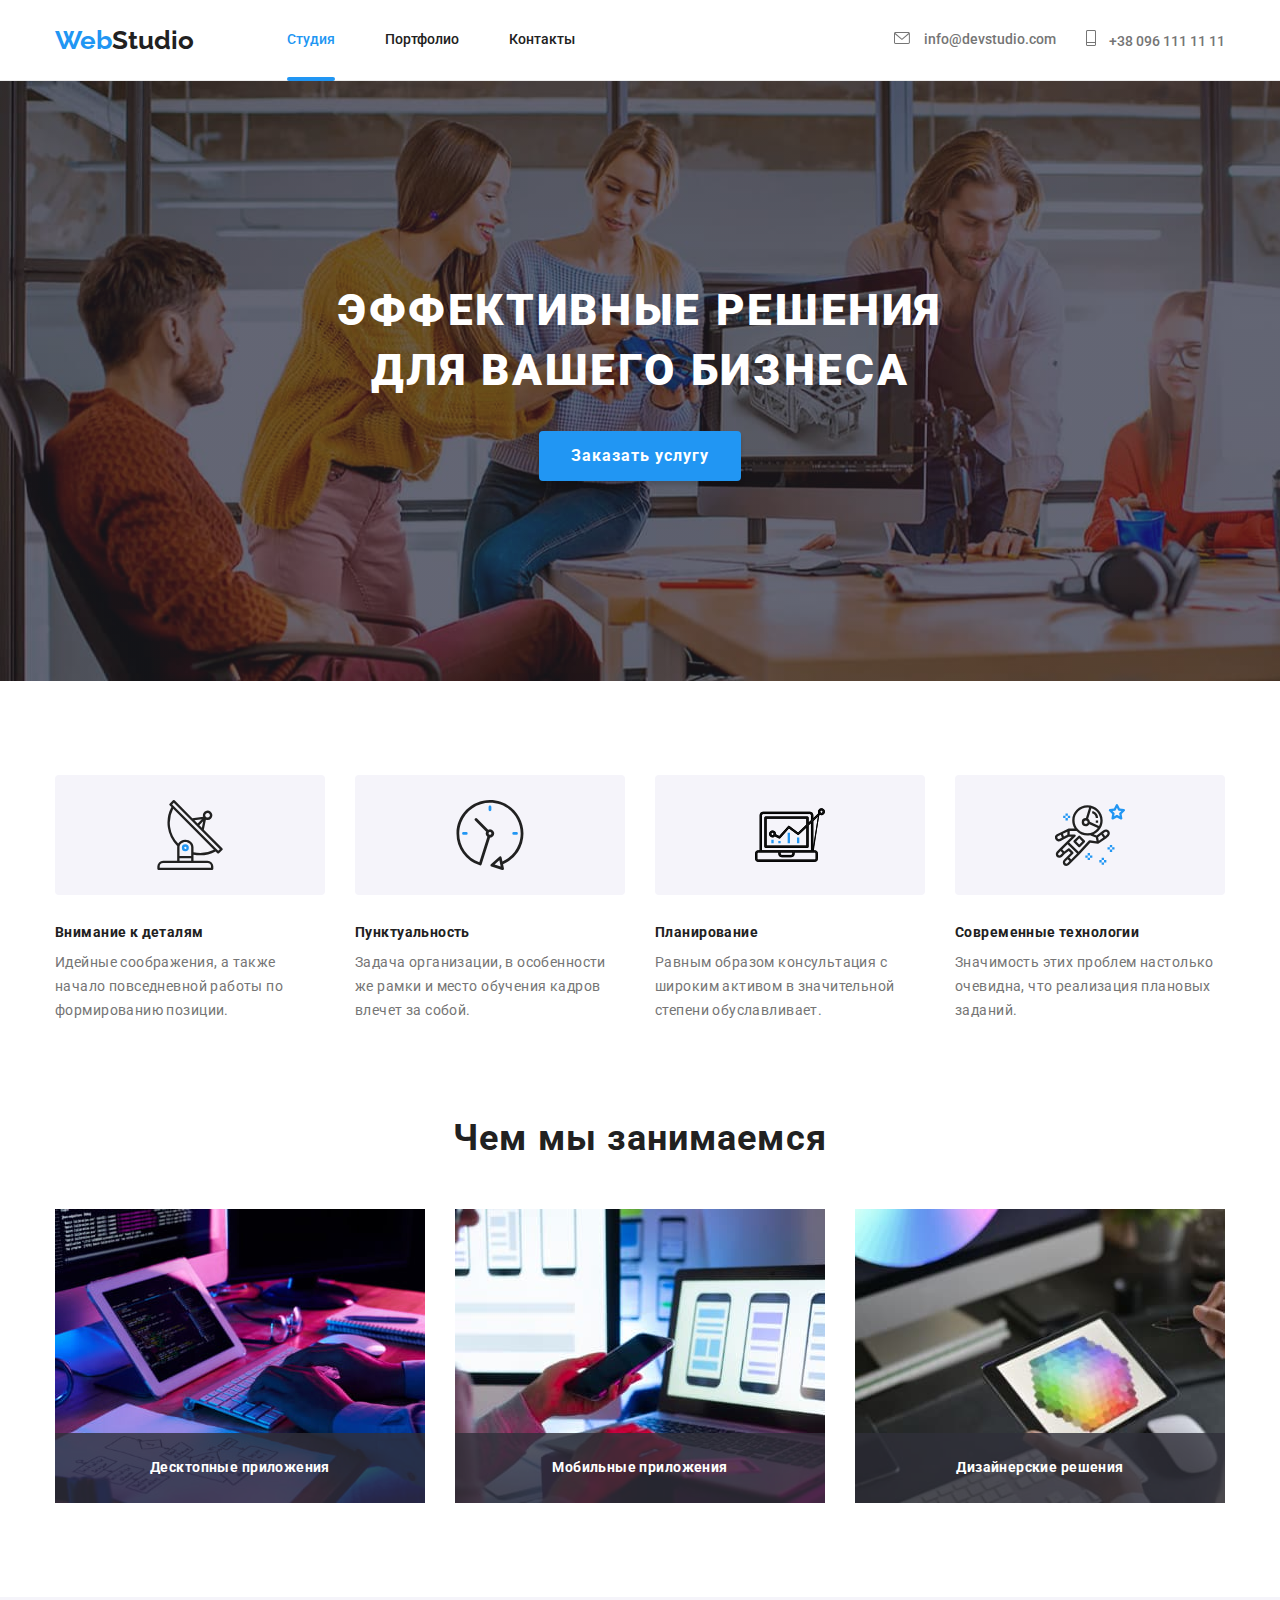
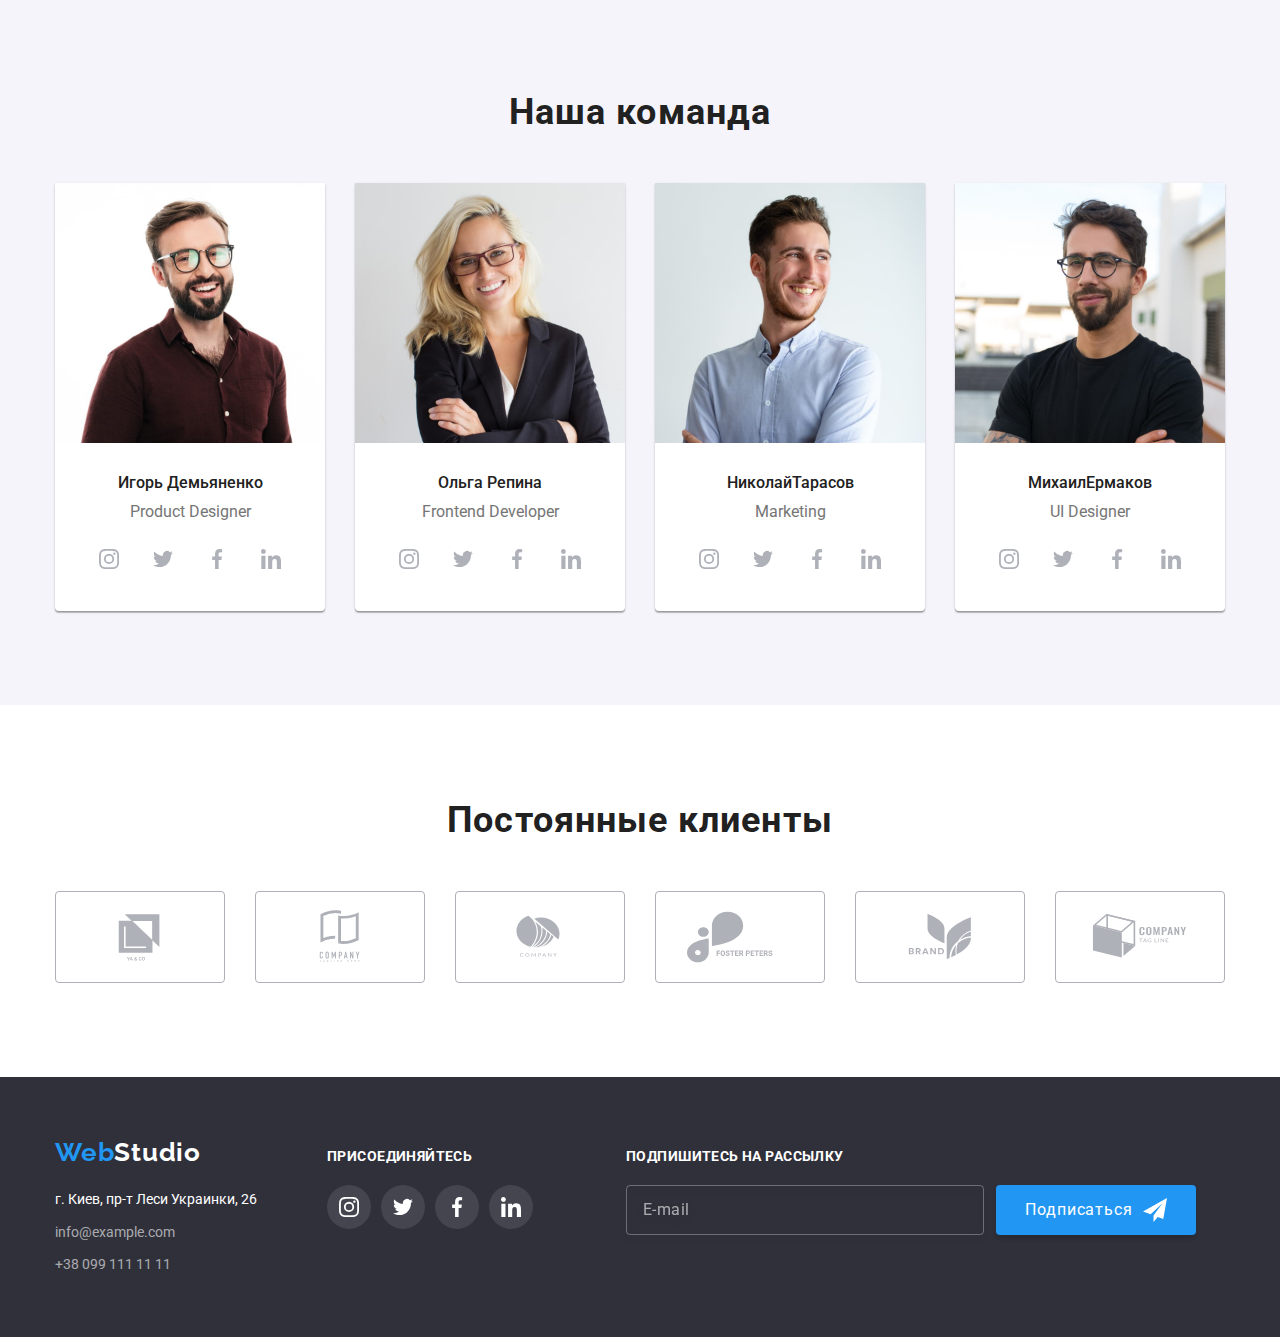
==== index.html @ 1235197c "for u" ====
<!DOCTYPE html>
<html lang="ru">
  <head>
    <meta charset="UTF-8" />
    <meta http-equiv="X-UA-Compatible" content="IE=edge" />
    <meta name="viewport" content="width=device-width, initial-scale=1.0" />
    <title>WebStudio</title>
    <link
      rel="stylesheet"
      href="https://cdnjs.cloudflare.com/ajax/libs/modern-normalize/1.1.0/modern-normalize.min.css"
    />
    <link
      href="https://fonts.googleapis.com/css2?family=Raleway:wght@700&family=Roboto:wght@400;500;700;900&display=swap"
      rel="stylesheet"
    />
    <link rel="stylesheet" href="./css/main.min.css" />
  </head>
  <body>
    <!--шапка сайта-->
    <header class="header">
      <div class="container header__container">
        <a class="header__logo" href="./index.html"
          ><span class="header__logo-1">Web</span>Studio
        </a>
        <nav class="header__nav">
          <ul class="site-nav list">
            <li class="site-nav__items">
              <a class="site-nav__link current" href="./index.html">Студия</a>
            </li>
            <li class="site-nav__items">
              <a class="site-nav__link" href="./portfolio.html">Портфолио</a>
            </li>
            <li class="site-nav__items">
              <a class="site-nav__link" href="">Контакты</a>
            </li>
          </ul>
        </nav>
        <ul class="call list">
          <li class="call__items">
            <a class="call__link" href="mailto:info@devstudio.com">
              <svg class="call__emeil-icon">
                <use href="./images/icons.svg#icon-emeil"></use>
              </svg>
              info@devstudio.com
            </a>
          </li>
          <li class="call__items">
            <a class="call__link" href="tell:+380961111111">
              <svg class="call__tel-icon">
                <use href="./images/icons.svg#icon-tel"></use>
              </svg>
              +38 096 111 11 11</a
            >
          </li>
        </ul>
        <button type="button" class="menu-open-btn is-open" aria-expanded="false" data-menu-button>
          <svg width="24px" height="16px" class="menu-open-btn__icon menu-icon__open" aria-label="Переключатель мобильного меню">
            
            <use href="./images/icons.svg#icon-menu_24px" class=""></use>
          </svg>
          <svg width="18.67px" height="18.67px" class="menu-icon__close" >
            <use href="./images/icons.svg#icon-vector" class=""></use>
            
          </svg>
        </button>
        <div class="container-menu" data-menu>
                   
          Контент меню
        </div>
      </div>
        
            <!-- <ul class="list">
              <li class="mob-menu_nav-list">
                <a class="mob-menu_nav-link current" href="./index.html"
                  >Студия</a
                >
              </li>
              <li class="mob-menu_nav-list">
                <a class="mob-menu_nav-link" href="./portfolio.html"
                  >Портфолио</a
                >
              </li>
              <li class="mob-menu_nav-list">
                <a class="mob-menu_nav-link" href="">Контакты</a>
              </li>
            </ul> -->
          </div>
        </div>
      </div>
    </header>
    <main>
      <!--герой-->
      <section class="hero">
        <div class="container">
          <h1 class="hero__title">
            Эффективные решения <br />
            для вашего бизнеса
          </h1>
          <button data-modal-open class="hero__btn" type="button">
            Заказать услугу
          </button>
        </div>
      </section>
      <!--преимущества-->
      <section class="section">
        <div class="container">
          <h2 class="hidden-header">Наши преимущества</h2>
          <ul class="benefits list">
            <li class="benefits__card">
              <div class="benefits__border">
                <svg class="benefits__icon">
                  <use href="./images/icons.svg#icon-antena"></use>
                </svg>
              </div>

              <h3 class="benefits__title">Внимание к деталям</h3>
              <p class="benefits__text">
                Идейные соображения, а также начало повседневной работы по
                формированию позиции.
              </p>
            </li>
            <li class="benefits__card">
              <div class="benefits__border">
                <svg class="benefits__icon">
                  <use href="./images/icons.svg#icon-chasi"></use>
                </svg>
              </div>
              <h3 class="benefits__title">Пунктуальность</h3>
              <p class="benefits__text">
                Задача организации, в особенности же рамки и место обучения
                кадров влечет за собой.
              </p>
            </li>
            <li class="benefits__card">
              <div class="benefits__border">
                <svg class="benefits__icon">
                  <use href="./images/icons.svg#icon-comp"></use>
                </svg>
              </div>
              <h3 class="benefits__title">Планирование</h3>
              <p class="benefits__text">
                Равным образом консультация с широким активом в значительной
                степени обуславливает.
              </p>
            </li>
            <li class="benefits__card">
              <div class="benefits__border">
                <svg class="benefits__icon">
                  <use href="./images/icons.svg#icon-cosmonavt"></use>
                </svg>
              </div>
              <h3 class="benefits__title">Современные технологии</h3>
              <p class="benefits__text">
                Значимость этих проблем настолько очевидна, что реализация
                плановых заданий.
              </p>
            </li>
          </ul>
        </div>
      </section>
      <!--примеры работ-->
      <section class="section works">
        <div class="container">
          <h2 class="title-two">Чем мы занимаемся</h2>
          <ul class="works-examples list">
            <li class="works-examples__item">
              <div class="works-examples__bkg">
                <img
                  src="./images/img.jpg"
                  alt="Человек набирает текст на клавиатуре планшета"
                  width="370"
                />
                <p class="works-examples__text">Десктопные приложения</p>
              </div>
            </li>
            <li class="works-examples__item">
              <div class="works-examples__bkg">
                <img
                  src="./images/box2.jpg"
                  alt="человек с телефоном работает за ноутбуком"
                  width="370"
                />
                <p class="works-examples__text">Мобильные приложения</p>
              </div>
            </li>
            <li class="works-examples__item">
              <div class="works-examples__bkg">
                <img
                  src="./images/box3.jpg"
                  alt="рука с планшетом"
                  width="370"
                />
                <p class="works-examples__text">Дизайнерские решения</p>
              </div>
            </li>
          </ul>
        </div>
      </section>
      <!--сотрудники-->
      <section class="employee section">
        <div class="container">
          <h2 class="title-two">Наша команда</h2>
          <ul class="employee__list list">
            <li class="employee__card">
              <img src="./images/igor-demianenko.jpg" alt="Игорь Демьяненко" />
              <h3 class="employee__name">Игорь Демьяненко</h3>
              <p class="employee__profession">Product Designer</p>

              <ul class="list network">
                <li class="network__list">
                  <a class="network__link" href="/">
                    <svg class="network__icon" width="20px" height="20px">
                      <use href="./images/icons.svg#icon-insta"></use>
                    </svg>
                  </a>
                </li>
                <li class="network__list">
                  <a class="network__link" href="/">
                    <svg class="network__icon" width="20px" height="20px">
                      <use href="./images/icons.svg#icon-twit"></use>
                    </svg>
                  </a>
                </li>
                <li class="network__list">
                  <a class="network__link" href="/">
                    <svg class="network__icon" width="20px" height="20px">
                      <use href="./images/icons.svg#icon-facebook"></use>
                    </svg>
                  </a>
                </li>
                <li class="network__list">
                  <a class="network__link" href="/">
                    <svg class="network__icon" width="20px" height="20px">
                      <use href="./images/icons.svg#icon-linkedin"></use>
                    </svg>
                  </a>
                </li>
              </ul>
            </li>

            <li class="employee__card">
              <img src="./images/olgarepina.jpg" alt="Ольга Репина" />
              <h3 class="employee__name">Ольга Репина</h3>
              <p class="employee__profession">Frontend Developer</p>
              <div>
                <ul class="list network">
                  <li class="network__list">
                    <a class="network__link" href="/">
                      <svg class="network__icon" width="20px" height="20px">
                        <use href="./images/icons.svg#icon-insta"></use>
                      </svg>
                    </a>
                  </li>
                  <li class="network__list">
                    <a class="network__link" href="/">
                      <svg class="network__icon" width="20px" height="20px">
                        <use href="./images/icons.svg#icon-twit"></use>
                      </svg>
                    </a>
                  </li>
                  <li class="network__list">
                    <a class="network__link" href="/">
                      <svg class="network__icon" width="20px" height="20px">
                        <use href="./images/icons.svg#icon-facebook"></use>
                      </svg>
                    </a>
                  </li>
                  <li class="network__list">
                    <a class="network__link" href="/">
                      <svg class="network__icon" width="20px" height="20px">
                        <use href="./images/icons.svg#icon-linkedin"></use>
                      </svg>
                    </a>
                  </li>
                </ul>
              </div>
            </li>
            <li class="employee__card">
              <img src="./images/nikolaitarasov.jpg" alt="НиколайТарасов" />
              <h3 class="employee__name">НиколайТарасов</h3>
              <p class="employee__profession">Marketing</p>
              <div>
                <ul class="list network">
                  <li class="network__list">
                    <a class="network__link" href="/">
                      <svg class="network__icon" width="20px" height="20px">
                        <use href="./images/icons.svg#icon-insta"></use>
                      </svg>
                    </a>
                  </li>
                  <li class="network__list">
                    <a class="network__link" href="/">
                      <svg class="network__icon" width="20px" height="20px">
                        <use href="./images/icons.svg#icon-twit"></use>
                      </svg>
                    </a>
                  </li>
                  <li class="network__list">
                    <a class="network__link" href="/">
                      <svg class="network__icon" width="20px" height="20px">
                        <use href="./images/icons.svg#icon-facebook"></use>
                      </svg>
                    </a>
                  </li>
                  <li class="network__list">
                    <a class="network__link" href="/">
                      <svg class="network__icon" width="20px" height="20px">
                        <use href="./images/icons.svg#icon-linkedin"></use>
                      </svg>
                    </a>
                  </li>
                </ul>
              </div>
            </li>
            <li class="employee__card">
              <img src="./images/mihailermakov.jpg" alt="МихаилЕрмаков" />
              <h3 class="employee__name">МихаилЕрмаков</h3>
              <p class="employee__profession">UI Designer</p>
              <div>
                <ul class="list network">
                  <li class="network__list">
                    <a class="network__link" href="/">
                      <svg class="network__icon" width="20px" height="20px">
                        <use href="./images/icons.svg#icon-insta"></use>
                      </svg>
                    </a>
                  </li>
                  <li class="network__list">
                    <a class="network__link" href="/">
                      <svg class="network__icon" width="20px" height="20px">
                        <use href="./images/icons.svg#icon-twit"></use>
                      </svg>
                    </a>
                  </li>
                  <li class="network__list">
                    <a class="network__link" href="/">
                      <svg class="network__icon" width="20px" height="20px">
                        <use href="./images/icons.svg#icon-facebook"></use>
                      </svg>
                    </a>
                  </li>
                  <li class="network__list">
                    <a class="network__link" href="/">
                      <svg class="network__icon" width="20px" height="20px">
                        <use href="./images/icons.svg#icon-linkedin"></use>
                      </svg>
                    </a>
                  </li>
                </ul>
              </div>
            </li>
          </ul>
        </div>
      </section>
      <!--постоянные клиенты-->
      <section class="section">
        <div>
          <h2 class="title-two">Постоянные клиенты</h2>
          <ul class="clients list">
            <li>
              <a class="clients__link" href="/">
                <svg class="clients__icon" width="106px" height="60px">
                  <use href="./images/icons.svg#icon-client1"></use>
                </svg>
              </a>
            </li>
            <li>
              <a class="clients__link" href="/">
                <svg class="clients__icon" width="106px" height="60px">
                  <use href="./images/icons.svg#icon-client2"></use>
                </svg>
              </a>
            </li>
            <li>
              <a class="clients__link" href="/">
                <svg class="clients__icon" width="106px" height="60px">
                  <use href="./images/icons.svg#icon-client3"></use>
                </svg>
              </a>
            </li>
            <li>
              <a class="clients__link" href="/">
                <svg class="clients__icon" width="106px" height="60px">
                  <use href="./images/icons.svg#icon-client4"></use>
                </svg>
              </a>
            </li>
            <li>
              <a class="clients__link" href="/">
                <svg class="clients__icon" width="106px" height="60px">
                  <use href="./images/icons.svg#icon-client5"></use>
                </svg>
              </a>
            </li>
            <li>
              <a class="clients__link" href="/">
                <svg class="clients__icon" width="106px" height="60px">
                  <use href="./images/icons.svg#icon-client6"></use>
                </svg>
              </a>
            </li>
          </ul>
        </div>
      </section>
    </main>
    <!--футер-->
    <footer class="footer">
      <div class="container footer__container">
        <div>
          <a class="footer__logo" href="./index.html"
            ><span class="footer__logo-web">Web</span>Studio</a
          >
          <address class="address">
            <ul class="list">
              <li>
                <a
                  class="address__link-physical"
                  href="https://www.google.com/maps/place/%D0%B1%D1%83%D0%BB.+%D0%9B%D0%B5%D1%81%D0%B8+%D0%A3%D0%BA%D1%80%D0%B0%D0%B8%D0%BD%D0%BA%D0%B8,+26,+%D0%9A%D0%B8%D0%B5%D0%B2,+02000/@50.4265807,30.5361971,17z/data=!3m1!4b1!4m5!3m4!1s0x40d4cf0e033ecbe9:0x57a4dffefec77da0!8m2!3d50.4265807!4d30.5383858"
                  >г. Киев, пр-т Леси Украинки, 26</a
                >
              </li>
              <li>
                <a class="address__link" href="mailto:info@example.com"
                  >info@example.com</a
                >
              </li>
              <li>
                <a class="address__link" href="tel:+380991111111"
                  >+38 099 111 11 11</a
                >
              </li>
            </ul>
          </address>
        </div>
        <div class="join">
          <h3 class="footer__header">Присоединяйтесь</h3>
          <ul class="join__list list">
            <li class="join__item">
              <a class="join__link" href="/">
                <svg class="join__icon" width="20px" height="20px">
                  <use href="./images/icons.svg#icon-insta"></use>
                </svg>
              </a>
            </li>
            <li class="join__item">
              <a class="join__link" href="/">
                <svg class="join__icon" width="20px" height="20px">
                  <use href="./images/icons.svg#icon-twit"></use>
                </svg>
              </a>
            </li>
            <li class="join__item">
              <a class="join__link" href="/">
                <svg class="join__icon" width="20px" height="20px">
                  <use href="./images/icons.svg#icon-facebook"></use>
                </svg>
              </a>
            </li>
            <li class="join__item">
              <a class="join__link" href="/">
                <svg class="join__icon" width="20px" height="20px">
                  <use href="./images/icons.svg#icon-linkedin"></use>
                </svg>
              </a>
            </li>
          </ul>
        </div>
        <form action="#" class="subscription">
          <label class="footer__header" for="subscription"
            >Подпишитесь на рассылку</label
          >
          <div class="subscription__form">
            <input
              class="subscription__input"
              type="email"
              name="sub"
              id="subscription"
              placeholder="E-mail"
            />
            <button class="subscription__btn" type="submit">
              <span class="subscription__btn-text">Подписаться</span>
              <svg class="icon-send" width="24px" height="24px">
                <use href="./images/icons.svg#icon-send"></use>
              </svg>
            </button>
          </div>
        </form>
      </div>
    </footer>
    <div data-modal class="backdrop is-hidden">
      <div class="modal">
        <button data-modal-close class="modal-close__btn">
          <svg width="11" height="11">
            <use href="./images/icons.svg#icon-vector"></use>
          </svg>
        </button>
        <form action="#">
          <p class="modal__title">Оставьте свои данные, мы вам перезвоним</p>
          <div class="modal__form">
            <label for="name"> Имя </label>
            <input
              class="modal__input"
              type="text"
              name="name"
              id="name"
              required
              placeholder=" "
            />
            <span class="modal__icon">
              <svg width="18px" height="18px">
                <use href="images/icons.svg#icon-name"></use>
              </svg>
            </span>
          </div>

          <div class="modal__form">
            <label for="tel"> Телефон </label>
            <input
              class="modal__input"
              type="tel"
              name="tel"
              id="tel"
              required
              placeholder=" "
            />
            <span class="modal__icon">
              <svg width="18px" height="18px">
                <use href="images/icons.svg#icon-phone"></use>
              </svg>
            </span>
          </div>
          <div class="modal__form">
            <label for="email"> Почта </label>
            <input
              class="modal__input"
              type="email"
              name="email"
              id="email"
              required
              placeholder=" "
            />
            <span class="modal__icon">
              <svg width="18px" height="18px">
                <use href="images/icons.svg#icon-emeil-modal"></use>
              </svg>
            </span>
          </div>
          <div class="modal__form">
            <label for="comment"> Комментарий </label>
            <textarea
              class="modal__textarea"
              name="comment"
              id="comment"
              rows="5"
              placeholder="Введите текст"
            ></textarea>
          </div>
          <label class="check">
            <input class="check__input" type="checkbox" name="agreement" />
            <span class="check__icon">
              <svg width="11px" height="8">
                <use href="images/icons.svg#icon-check"></use>
              </svg>
            </span>
            Соглашаюсь с рассылкой и принимаю &nbsp;
            <a class="check__agreement" href="#"> Условия договора</a>
          </label>
          <button class="modal__btn" type="submit">Отправить</button>
        </form>
      </div>
    </div>
    <script src="./js/modal.js"></script>
    <script src="./js/mobile-menu.js"></script>
  </body>
</html>
---- css/main.min.css ----
:root{--primary-text-color: #757575 ;--tittle-text-color: #212121;--accent-color:#2196F3;--white-color:#ffffff;--background-grey: #2F303A;--background-light-grey: #F5F4FA;--card-set-gap: 30px;--icon-color: #AFB1B8}img{display:block;max-width:100%;height:auto}h1,h2,h3,h4,h5,h6,p,ul{margin-top:0;margin-bottom:0}body{background-color:var(--white-color);color:var(--primary-text-color);font-family:roboto, sans-serif}.list{padding:0;margin:0;list-style:none}.container{width:100%;padding-left:15px;padding-right:15px;margin:0 auto}@media screen and (max-width: 479px){.container{min-width:320px;max-width:479px}}@media screen and (min-width: 480px){.container{width:480px}}@media screen and (min-width: 768px){.container{width:768px}}@media screen and (min-width: 1200px){.container{width:1200px}}.section{padding-top:94px;padding-bottom:94px}.section.no-padding{padding-top:0;padding-bottom:0}.header__nav{display:none}@media screen and (min-width: 768px){.header__nav{display:-webkit-box;display:-ms-flexbox;display:flex;-webkit-box-align:center;-ms-flex-align:center;align-items:center}}.header{border-bottom:1px solid #ECECEC}.header__container{display:-webkit-box;display:-ms-flexbox;display:flex;-webkit-box-align:center;-ms-flex-align:center;align-items:center;height:60px}@media screen and (min-width: 768px){.header__container{height:80px;display:-webkit-box;display:-ms-flexbox;display:flex;-webkit-box-align:center;-ms-flex-align:center;align-items:center;-webkit-box-pack:center;-ms-flex-pack:center;justify-content:center}}.header__logo{color:var(--tittle-text-color);text-decoration:none;font-family:Raleway;font-weight:bold;font-size:26px;line-height:1.19;margin-right:93px}.header__logo-1{color:var(--accent-color)}.site-nav{display:-webkit-box;display:-ms-flexbox;display:flex}.site-nav__items:not(:last-child){margin-right:50px}.current{color:var(--accent-color)}.current::after{content:'';position:absolute;bottom:-1px;display:block;width:100%;height:4px;border-radius:2px;background-color:var(--accent-color)}.call__emeil-icon{width:16px;height:12px;margin-right:11px;fill:currentColor}.call__tel-icon{width:10px;height:16px;margin-right:10px;fill:currentColor}.site-nav__link{display:block;padding-top:32px;padding-bottom:32px;color:var(--tittle-text-color);font-weight:500;font-size:14px;line-height:1.14;text-decoration:none;position:relative;-webkit-transition:color 250ms cubic-bezier(0.4, 0, 0.2, 1);transition:color 250ms cubic-bezier(0.4, 0, 0.2, 1)}.site-nav__link:hover,.site-nav__link:focus{color:var(--accent-color)}.site-nav__link.current{color:var(--accent-color)}.call{display:none;margin-left:auto}@media screen and (min-width: 768px){.call{display:block}}@media screen and (min-width: 1200px){.call{display:-webkit-box;display:-ms-flexbox;display:flex;padding-bottom:32px;padding-top:32px}}@media screen and (min-width: 768px){.call__items:not(:last-child){margin-bottom:10px}}@media screen and (min-width: 1200px){.call__items:not(:last-child){margin-right:30px;margin-bottom:0}}.call__link{color:var(--primary-text-color);font-weight:500;font-size:14px;line-height:1.14px;text-decoration:none;-webkit-transition:color 250ms cubic-bezier(0.4, 0, 0.2, 1);transition:color 250ms cubic-bezier(0.4, 0, 0.2, 1)}.call__link:hover,.call__link:focus{color:var(--accent-color)}.menu-open-btn{display:-webkit-inline-box;display:-ms-inline-flexbox;display:inline-flex;font-size:100%;width:40px;height:40px;margin-left:auto;border:none;background-color:#FFFFFF;cursor:pointer;-webkit-box-align:center;-ms-flex-align:center;align-items:center;-webkit-box-pack:center;-ms-flex-pack:center;justify-content:center;z-index:3}@media screen and (min-width: 768px){.menu-open-btn{display:none}}.menu-open-btn .menu-icon__close{display:block}.menu-open-btn .menu-icon__open{display:none}.menu-open-btn.is-open .menu-icon__close{display:none}.menu-open-btn.is-open .menu-icon__open{display:block}.menu-open-btn__icon{color:var(--accent-color);-webkit-transition:color 250ms cubic-bezier(0.4, 0, 0.2, 1);transition:color 250ms cubic-bezier(0.4, 0, 0.2, 1)}.menu-open-btn__icon:hover,.menu-open-btn__icon:focus{color:var(--accent-color)}.container-menu{display:none;position:absolute;top:0;left:0;width:100%;height:796px;background-color:teal;padding:10px;text-align:center;font-size:20px}.container-menu.is-open{display:block}.hero{padding-top:200px;padding-bottom:200px;background-color:var(--background-grey);text-align:center;background-image:-webkit-gradient(linear, left top, right top, from(rgba(47,48,58,0.4)), to(rgba(47,48,58,0.4))),url("../images/img-hero.jpg");background-image:linear-gradient(to right, rgba(47,48,58,0.4), rgba(47,48,58,0.4)),url("../images/img-hero.jpg");background-repeat:no-repeat;max-width:1600px;margin-left:auto;margin-right:auto}.hero__title{margin-bottom:var(--card-set-gap);font-weight:900;font-size:44px;line-height:1.36;letter-spacing:0.06em;text-transform:uppercase;color:var(--white-color)}.hero__btn{min-width:200px;min-height:50px;padding:10px 32px;font-weight:bold;font-size:16px;line-height:1.88;-webkit-box-align:center;-ms-flex-align:center;align-items:center;text-align:center;cursor:pointer;letter-spacing:0.06em;border-radius:4px;border:transparent;-webkit-box-shadow:0px 4px 4px rgba(0,0,0,0.15);box-shadow:0px 4px 4px rgba(0,0,0,0.15);background-color:var(--accent-color);color:var(--white-color);-webkit-transition:background-color 250ms cubic-bezier(0.4, 0, 0.2, 1);transition:background-color 250ms cubic-bezier(0.4, 0, 0.2, 1)}.hero__btnhover,.hero__btnfocus{background-color:#188ce8}.hidden-header{display:none}.benefits{display:-webkit-box;display:-ms-flexbox;display:flex;-webkit-box-pack:center;-ms-flex-pack:center;justify-content:center}.benefits__border{display:-webkit-box;display:-ms-flexbox;display:flex;-webkit-box-pack:center;-ms-flex-pack:center;justify-content:center;-webkit-box-align:center;-ms-flex-align:center;align-items:center;border-radius:4px;background-color:var(--background-light-grey);margin-bottom:30px;height:120px}.benefits__icon{display:-webkit-box;display:-ms-flexbox;display:flex;-webkit-box-align:center;-ms-flex-align:center;align-items:center;width:70px;height:70px}.benefits__card{width:270px}.benefits__card:not(:first-child){margin-left:var(--card-set-gap)}.benefits__text{font-size:14px;line-height:1.71;letter-spacing:0.03em}.benefits__title{margin-bottom:10px;font-weight:bold;font-size:14px;line-height:1.14;letter-spacing:0.03em;color:var(--tittle-text-color)}.works{padding-top:0}.title-two{font-weight:bold;font-size:36px;line-height:1.17;text-align:center;color:var(--tittle-text-color);letter-spacing:0.03em;margin-bottom:50px}.works-examples{display:-webkit-box;display:-ms-flexbox;display:flex}.works-examples__item:not(:first-child){margin-left:var(--card-set-gap)}.works-examples__bkg{position:relative}.works-examples__bkg>.works-examples__text{position:absolute;left:0;bottom:0;width:100%;height:70px;display:-webkit-box;display:-ms-flexbox;display:flex;-webkit-box-pack:center;-ms-flex-pack:center;justify-content:center;-webkit-box-align:center;-ms-flex-align:center;align-items:center;background-color:rgba(47,48,58,0.8);font-family:Roboto;font-style:normal;font-weight:bold;font-size:14px;color:#fff;line-height:0.875;letter-spacing:0.03em}.employee{background-color:var(--background-light-grey)}.employee__list{display:-webkit-box;display:-ms-flexbox;display:flex}.employee__name{font-weight:500;font-size:16px;line-height:1.19;color:var(--tittle-text-color);margin-top:var(--card-set-gap);margin-bottom:10px}.employee__profession{font-size:16px;line-height:1.19;margin-bottom:16px}.employee__card:not(:first-child){margin-left:var(--card-set-gap)}.employee__card{-webkit-box-shadow:0px 1px 3px rgba(0,0,0,0.12),0px 1px 1px rgba(0,0,0,0.14),0px 2px 1px rgba(0,0,0,0.2);box-shadow:0px 1px 3px rgba(0,0,0,0.12),0px 1px 1px rgba(0,0,0,0.14),0px 2px 1px rgba(0,0,0,0.2);border-radius:0px 0px 4px 4px;width:270px;background:#FFFFFF;text-align:center}.network{display:-webkit-box;display:-ms-flexbox;display:flex;-webkit-box-pack:center;-ms-flex-pack:center;justify-content:center;margin-bottom:var(--card-set-gap)}.network__link{color:var(--icon-color);display:-webkit-box;display:-ms-flexbox;display:flex;width:44px;height:44px;border-radius:50%;-webkit-box-pack:center;-ms-flex-pack:center;justify-content:center;-webkit-box-align:center;-ms-flex-align:center;align-items:center;-webkit-transition:color 250ms cubic-bezier(0.4, 0, 0.2, 1),background-color 250ms cubic-bezier(0.4, 0, 0.2, 1);transition:color 250ms cubic-bezier(0.4, 0, 0.2, 1),background-color 250ms cubic-bezier(0.4, 0, 0.2, 1)}.network__link:hover,.network__link:focus{color:var(--white-color);background-color:var(--accent-color)}.network__list:not(:first-child){margin-left:10px}.network__icon{fill:currentColor}.clients{display:-webkit-box;display:-ms-flexbox;display:flex;-webkit-box-pack:center;-ms-flex-pack:center;justify-content:center}.clients li:not(:first-child){margin-left:30px}.clients__icon{fill:currentColor}.clients__link{display:-webkit-box;display:-ms-flexbox;display:flex;width:170px;height:92px;-webkit-box-pack:center;-ms-flex-pack:center;justify-content:center;-webkit-box-align:center;-ms-flex-align:center;align-items:center;border:1px solid var(--icon-color);border-radius:4px;color:var(--icon-color);-webkit-transition:color 250ms cubic-bezier(0.4, 0, 0.2, 1),border 250ms cubic-bezier(0.4, 0, 0.2, 1);transition:color 250ms cubic-bezier(0.4, 0, 0.2, 1),border 250ms cubic-bezier(0.4, 0, 0.2, 1)}.clients__link:hover,.clients__link:focus{color:var(--accent-color);border-color:var(--accent-color)}.footer{background-color:var(--background-grey);padding-top:60px;padding-bottom:60px}.footer__container{display:-webkit-box;display:-ms-flexbox;display:flex;-webkit-box-pack:start;-ms-flex-pack:start;justify-content:flex-start;-webkit-box-align:baseline;-ms-flex-align:baseline;align-items:baseline}.footer__logo{font-family:Raleway;font-style:normal;font-weight:bold;font-size:26px;line-height:1.19;color:var(--white-color);letter-spacing:0.03em;text-decoration:none;margin-bottom:20px;display:block}.footer__logo-web{color:var(--accent-color)}.address li:not(:last-child){margin-bottom:9px}.address__link-physical{text-decoration:none;font-style:normal;font-size:14px;line-height:1.7;color:var(--white-color);margin-top:20px;-webkit-transition:color 250ms cubic-bezier(0.4, 0, 0.2, 1);transition:color 250ms cubic-bezier(0.4, 0, 0.2, 1)}.address__link-physical:hover,.address__link-physical:focus{color:var(--accent-color)}.address__link{text-decoration:none;font-style:normal;font-size:14px;line-height:1.7;color:rgba(255,255,255,0.6);margin-bottom:60px;-webkit-transition:color 250ms cubic-bezier(0.4, 0, 0.2, 1);transition:color 250ms cubic-bezier(0.4, 0, 0.2, 1)}.address__link:hover,.address__link:focus{color:var(--accent-color)}.join{margin-left:70px}.footer__header{display:-webkit-box;display:-ms-flexbox;display:flex;font-family:Roboto;font-style:normal;font-weight:bold;font-size:14px;line-height:1.14;letter-spacing:0.03em;text-transform:uppercase;color:var(--white-color);margin-bottom:20px}.join__list{display:-webkit-box;display:-ms-flexbox;display:flex}.join__icon{fill:currentColor}.join__link{color:var(--white-color);display:-webkit-box;display:-ms-flexbox;display:flex;width:44px;height:44px;border-radius:50%;-webkit-box-pack:center;-ms-flex-pack:center;justify-content:center;-webkit-box-align:center;-ms-flex-align:center;align-items:center;background-color:rgba(255,255,255,0.1);-webkit-transition:background-color 250ms cubic-bezier(0.4, 0, 0.2, 1);transition:background-color 250ms cubic-bezier(0.4, 0, 0.2, 1)}.join__link:hover,.join__link:focus{background-color:var(--accent-color)}.join__item:not(:first-child){margin-left:10px}.subscription__form{display:-webkit-box;display:-ms-flexbox;display:flex;-webkit-box-align:center;-ms-flex-align:center;align-items:center}.subscription{margin-left:93px}.subscription__input{width:358px;height:50px;border:1px solid rgba(255,255,255,0.3);-webkit-box-sizing:border-box;box-sizing:border-box;-webkit-filter:drop-shadow(0px 4px 4px rgba(0,0,0,0.15));filter:drop-shadow(0px 4px 4px rgba(0,0,0,0.15));border-radius:4px;background-color:inherit;padding-left:16px;cursor:pointer;font-size:16px;line-height:1.25px;letter-spacing:0.03em;color:rgba(255,255,255,0.6)}.subscription__input::-webkit-input-placeholder{font-size:16px;line-height:1.25;display:-webkit-box;display:flex;-webkit-box-align:center;align-items:center;letter-spacing:0.03em;color:rgba(255,255,255,0.6)}.subscription__input:-ms-input-placeholder{font-size:16px;line-height:1.25;display:-ms-flexbox;display:flex;-ms-flex-align:center;align-items:center;letter-spacing:0.03em;color:rgba(255,255,255,0.6)}.subscription__input::-ms-input-placeholder{font-size:16px;line-height:1.25;display:-ms-flexbox;display:flex;-ms-flex-align:center;align-items:center;letter-spacing:0.03em;color:rgba(255,255,255,0.6)}.subscription__input::placeholder{font-size:16px;line-height:1.25;display:-webkit-box;display:-ms-flexbox;display:flex;-webkit-box-align:center;-ms-flex-align:center;align-items:center;letter-spacing:0.03em;color:rgba(255,255,255,0.6)}.subscription__btn{width:200px;height:50px;background:#2196F3;border:none;-webkit-box-shadow:0px 4px 4px rgba(0,0,0,0.15);box-shadow:0px 4px 4px rgba(0,0,0,0.15);border-radius:4px;display:-webkit-box;display:-ms-flexbox;display:flex;-webkit-box-align:center;-ms-flex-align:center;align-items:center;-webkit-box-pack:center;-ms-flex-pack:center;justify-content:center;margin-left:12px;-webkit-transition:background-color 250ms cubic-bezier(0.4, 0, 0.2, 1);transition:background-color 250ms cubic-bezier(0.4, 0, 0.2, 1)}.subscription__btn:hover,.subscription__btn:focus{background-color:#188ce8}.subscription__btn-text{font-size:16px;line-height:1.875;letter-spacing:0.06em;color:#FFFFFF}.icon-send{fill:var(--white-color);margin-left:10px}.filter{text-align:center;display:-webkit-box;display:-ms-flexbox;display:flex;-webkit-box-pack:center;-ms-flex-pack:center;justify-content:center;margin-bottom:50px}.filter li:nth-child(1n+2){margin-left:8px}.filter__link{font-style:normal;font-weight:500;font-size:16px;line-height:26px;border-radius:4px;padding:6px 22px;border:none;cursor:pointer;text-align:center;letter-spacing:0.03em;color:var(--tittle-text-color);background:#F5F4FA;-webkit-transition:color 250ms cubic-bezier(0.4, 0, 0.2, 1),background-color 250ms cubic-bezier(0.4, 0, 0.2, 1),-webkit-box-shadow 250ms cubic-bezier(0.4, 0, 0.2, 1);transition:color 250ms cubic-bezier(0.4, 0, 0.2, 1),background-color 250ms cubic-bezier(0.4, 0, 0.2, 1),-webkit-box-shadow 250ms cubic-bezier(0.4, 0, 0.2, 1);transition:color 250ms cubic-bezier(0.4, 0, 0.2, 1),background-color 250ms cubic-bezier(0.4, 0, 0.2, 1),box-shadow 250ms cubic-bezier(0.4, 0, 0.2, 1);transition:color 250ms cubic-bezier(0.4, 0, 0.2, 1),background-color 250ms cubic-bezier(0.4, 0, 0.2, 1),box-shadow 250ms cubic-bezier(0.4, 0, 0.2, 1),-webkit-box-shadow 250ms cubic-bezier(0.4, 0, 0.2, 1)}.filter__link:hover,.filter__link:focus{background-color:var(--accent-color);color:var(--white-color);-webkit-box-shadow:0px 3px 1px rgba(0,0,0,0.1),0px 1px 2px rgba(0,0,0,0.08),0px 2px 2px rgba(0,0,0,0.12);box-shadow:0px 3px 1px rgba(0,0,0,0.1),0px 1px 2px rgba(0,0,0,0.08),0px 2px 2px rgba(0,0,0,0.12)}.galery__link{text-decoration:none;padding:0;margin:0;display:block;-webkit-transition:-webkit-box-shadow 250ms cubic-bezier(0.4, 0, 0.2, 1);transition:-webkit-box-shadow 250ms cubic-bezier(0.4, 0, 0.2, 1);transition:box-shadow 250ms cubic-bezier(0.4, 0, 0.2, 1);transition:box-shadow 250ms cubic-bezier(0.4, 0, 0.2, 1), -webkit-box-shadow 250ms cubic-bezier(0.4, 0, 0.2, 1)}.galery__link:hover,.galery__link:focus{-webkit-box-shadow:0px 1px 1px rgba(0,0,0,0.12),0px 4px 4px rgba(0,0,0,0.06),1px 4px 6px rgba(0,0,0,0.16);box-shadow:0px 1px 1px rgba(0,0,0,0.12),0px 4px 4px rgba(0,0,0,0.06),1px 4px 6px rgba(0,0,0,0.16)}.galery{padding:0;margin:0;list-style:none;display:-webkit-box;display:-ms-flexbox;display:flex;-ms-flex-wrap:wrap;flex-wrap:wrap;margin-left:calc(-1 * var(--card-set-gap));margin-top:calc(-1 * var(--card-set-gap))}.galery-frame__title{font-size:18px;line-height:2;letter-spacing:0.06em;margin-bottom:4px;color:var(--tittle-text-color)}.galery-frame__text{font-size:16px;line-height:1.88;letter-spacing:0.03em;color:var(--primary-text-color)}.galery-frame{border:1px solid #EEEEEE;border-top:none;padding:20px 24px}.galery__list{-ms-flex-preferred-size:calc(100%/3 - var(--card-set-gap));flex-basis:calc(100%/3 - var(--card-set-gap));margin-left:var(--card-set-gap);margin-top:var(--card-set-gap)}.galery__image{position:relative;overflow:hidden}.galery__text{position:absolute;top:0;left:0;width:100%;height:100%;padding:63px 24px;font-size:18px;line-height:1.5;letter-spacing:0.03em;background:rgba(33,150,243,0.9);color:var(--white-color);-webkit-transform:translateY(100%);transform:translateY(100%);-webkit-transition-property:-webkit-transform;transition-property:-webkit-transform;transition-property:transform;transition-property:transform, -webkit-transform;-webkit-transition-duration:250ms;transition-duration:250ms;-webkit-transition-timing-function:cubic-bezier(0.4, 0, 0.2, 1);transition-timing-function:cubic-bezier(0.4, 0, 0.2, 1)}.galery__link:hover .galery__text,.galery__link:focus .galery__text{-webkit-transform:translateY(0);transform:translateY(0)}.backdrop{position:fixed;top:0;left:0;width:100%;height:100%;background-color:rgba(0,0,0,0.2)}.backdrop.is-hidden{opacity:0;pointer-events:none;visibility:visible}.backdrop.is-hidden .modal{-webkit-transform:translate(-50%, -50%) scaleY(0);transform:translate(-50%, -50%) scaleY(0)}.modal{position:absolute;top:50%;left:50%;-webkit-transform:translate(-50%, -50%);transform:translate(-50%, -50%);min-width:528px;min-height:581px;border-radius:4px;padding:40px;-webkit-transition-property:-webkit-transform;transition-property:-webkit-transform;transition-property:transform;transition-property:transform, -webkit-transform;-webkit-transition-duration:250ms;transition-duration:250ms;-webkit-transition-timing-function:cubic-bezier(0.4, 0, 0.2, 1);transition-timing-function:cubic-bezier(0.4, 0, 0.2, 1);background-color:var(--white-color);-webkit-box-shadow:0px 1px 3px rgba(0,0,0,0.12),0px 1px 1px rgba(0,0,0,0.14),0px 2px 1px rgba(0,0,0,0.2);box-shadow:0px 1px 3px rgba(0,0,0,0.12),0px 1px 1px rgba(0,0,0,0.14),0px 2px 1px rgba(0,0,0,0.2);display:-webkit-box;display:-ms-flexbox;display:flex;-webkit-box-orient:vertical;-webkit-box-direction:normal;-ms-flex-direction:column;flex-direction:column}.modal-close__btn{position:absolute;display:-webkit-box;display:-ms-flexbox;display:flex;-webkit-box-pack:center;-ms-flex-pack:center;justify-content:center;-webkit-box-align:center;-ms-flex-align:center;align-items:center;cursor:pointer;top:8px;right:8px;width:30px;height:30px;border-radius:50%;border:1px solid #0000001a;background-color:#ffffff;-webkit-transition:fill 250ms cubic-bezier(0.4, 0, 0.2, 1);transition:fill 250ms cubic-bezier(0.4, 0, 0.2, 1)}.modal-close__btn:hover,.modal-close__btn:focus{fill:var(--accent-color)}.modal__title{font-weight:bold;font-size:20px;line-height:1.15;text-align:center;letter-spacing:0.03em;color:#212121;margin-bottom:12px}.modal__form{margin-bottom:10px;display:-webkit-box;display:-ms-flexbox;display:flex;-webkit-box-orient:vertical;-webkit-box-direction:normal;-ms-flex-direction:column;flex-direction:column;font-size:12px;line-height:1.17;letter-spacing:0.01em;color:#757575;position:relative}.modal__form label{margin-bottom:4px}.modal__input{width:100%;height:40px;border:1px solid #21212133;display:block;border-radius:4px;padding-top:11px;padding-bottom:11px;padding-left:42px;padding-right:12px;cursor:pointer;-webkit-transition:border-color 250ms cubic-bezier(0.4, 0, 0.2, 1);transition:border-color 250ms cubic-bezier(0.4, 0, 0.2, 1)}.modal__input:focus{border-color:var(--accent-color);outline:var(--accent-color)}.modal__icon{position:absolute;display:block;top:50%;left:11px;fill:#212121;-webkit-transition:fill 250ms cubic-bezier(0.4, 0, 0.2, 1);transition:fill 250ms cubic-bezier(0.4, 0, 0.2, 1)}.modal__input:focus-within .modal__icon{fill:var(--accent-color)}.modal__textarea{font-size:12px;font-weight:400;line-height:1.17;letter-spacing:0.01em;text-align:left;width:100%;height:120px;padding:12px 16px;border:1px solid rgba(33,33,33,0.2);-webkit-box-sizing:border-box;box-sizing:border-box;border-radius:4px;resize:none;cursor:pointer;margin-bottom:10px;-webkit-transition:border-color 250ms cubic-bezier(0.4, 0, 0.2, 1);transition:border-color 250ms cubic-bezier(0.4, 0, 0.2, 1)}.modal__textarea::-webkit-input-placeholder{color:rgba(117,117,117,0.5)}.modal__textarea:-ms-input-placeholder{color:rgba(117,117,117,0.5)}.modal__textarea::-ms-input-placeholder{color:rgba(117,117,117,0.5)}.modal__textarea::placeholder{color:rgba(117,117,117,0.5)}.modal__textarea:focus{border-color:var(--accent-color);outline:var(--accent-color)}.check__input{position:absolute;-webkit-appearance:none;-moz-appearance:none;appearance:none}.check{display:-webkit-box;display:-ms-flexbox;display:flex;-webkit-box-orient:horizontal;-webkit-box-direction:normal;-ms-flex-direction:row;flex-direction:row;-webkit-box-align:center;-ms-flex-align:center;align-items:center;-webkit-box-pack:center;-ms-flex-pack:center;justify-content:center;font-size:14px;line-height:1.7;letter-spacing:0.03em;cursor:pointer}.check__agreement{-webkit-text-decoration-line:underline;text-decoration-line:underline;color:var(--accent-color)}.check__icon{width:16px;height:15px;margin-right:7px;border:2px solid #212121;border-radius:2px;display:-webkit-box;display:-ms-flexbox;display:flex;-webkit-box-pack:center;-ms-flex-pack:center;justify-content:center;-webkit-box-align:center;-ms-flex-align:center;align-items:center;-webkit-transition:border-color 250ms cubic-bezier(0.4, 0, 0.2, 1),background-color 250ms cubic-bezier(0.4, 0, 0.2, 1),fill 250ms cubic-bezier(0.4, 0, 0.2, 1);transition:border-color 250ms cubic-bezier(0.4, 0, 0.2, 1),background-color 250ms cubic-bezier(0.4, 0, 0.2, 1),fill 250ms cubic-bezier(0.4, 0, 0.2, 1)}.check__input:checked+.check__icon{border:transparent;background-color:var(--accent-color);fill:#ffffff}.check:focus-within>.check__icon{border-color:var(--accent-color)}.modal__btn{font-size:inherit;width:200px;height:50px;padding:10px 55px;margin-top:30px;background-color:var(--accent-color);color:#ffffff;-webkit-box-shadow:0px 4px 4px rgba(0,0,0,0.15);box-shadow:0px 4px 4px rgba(0,0,0,0.15);border-radius:4px;border:none;cursor:pointer;display:block;margin-right:auto;margin-left:auto;-webkit-transition:border-color 250ms cubic-bezier(0.4, 0, 0.2, 1);transition:border-color 250ms cubic-bezier(0.4, 0, 0.2, 1)}.modal__btn:hover,.modal__btn:focus{background-color:#188ce8}
/*# sourceMappingURL=main.min.css.map */
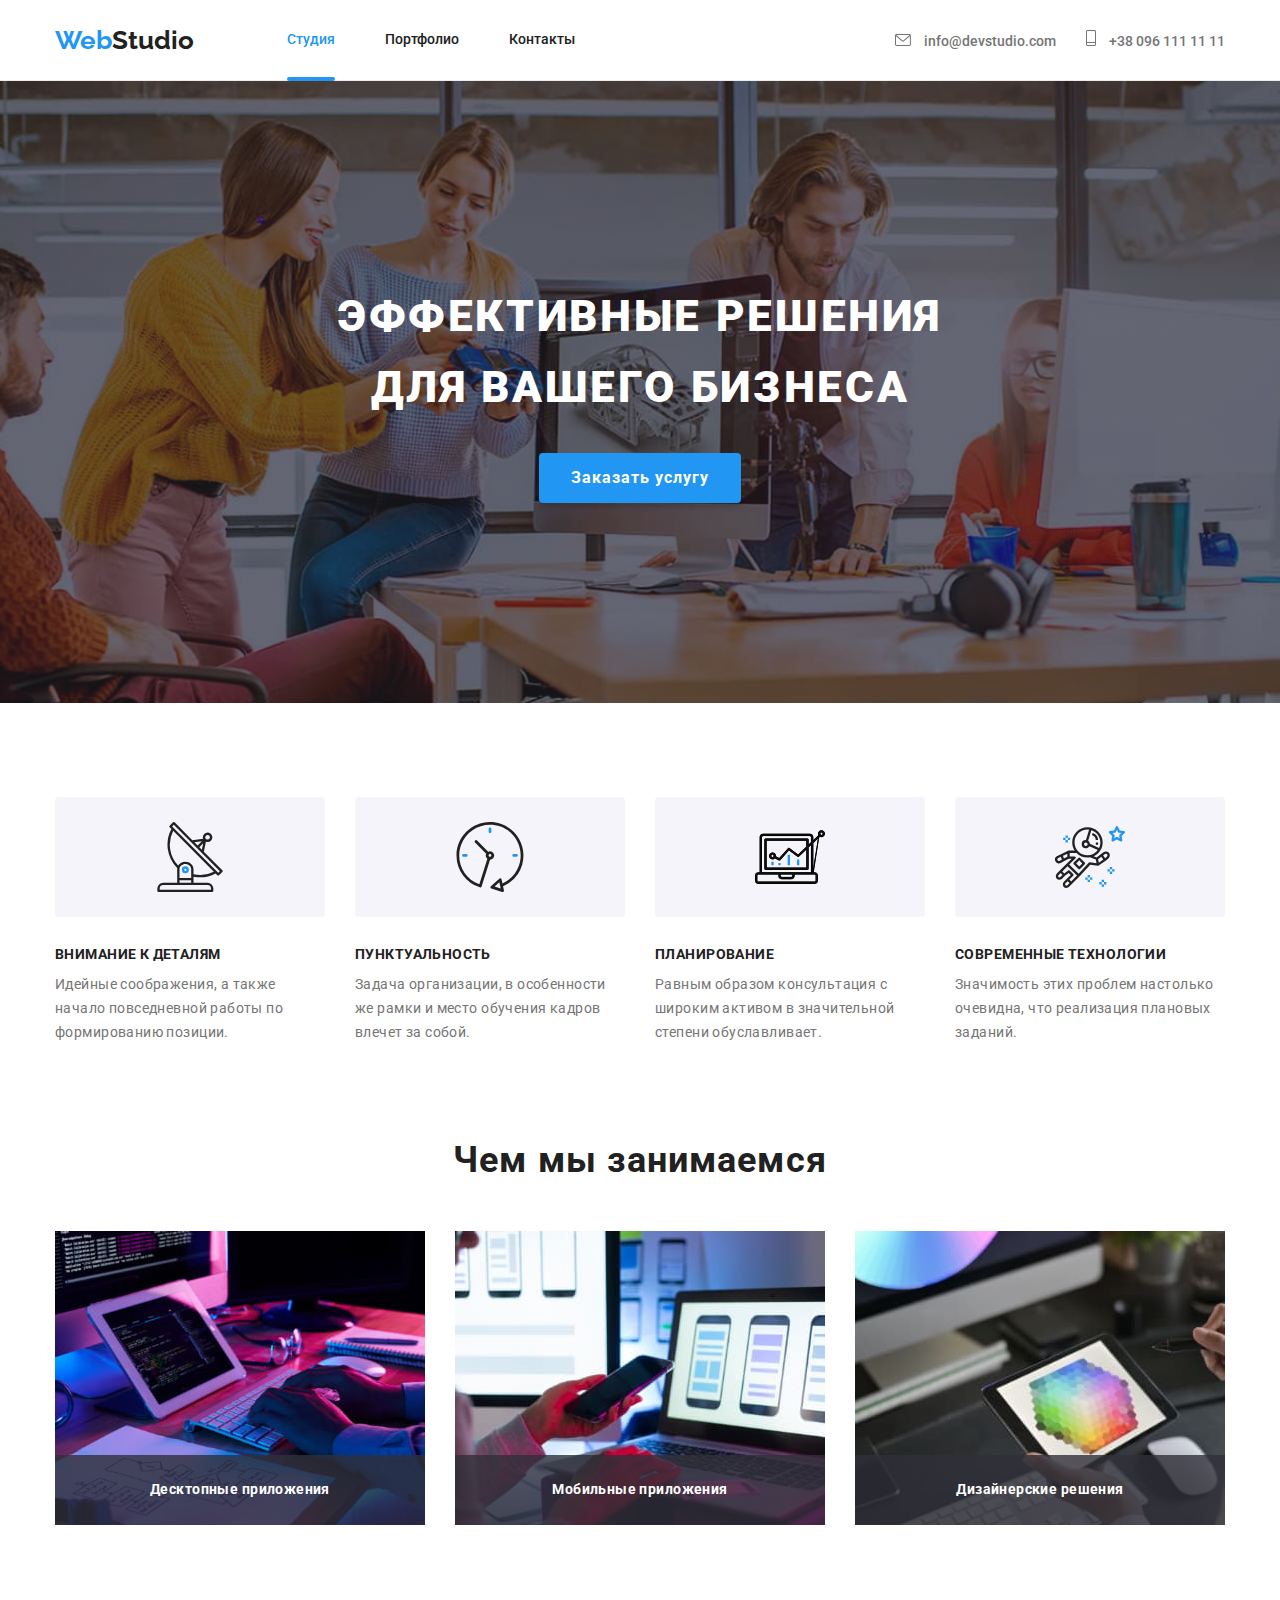
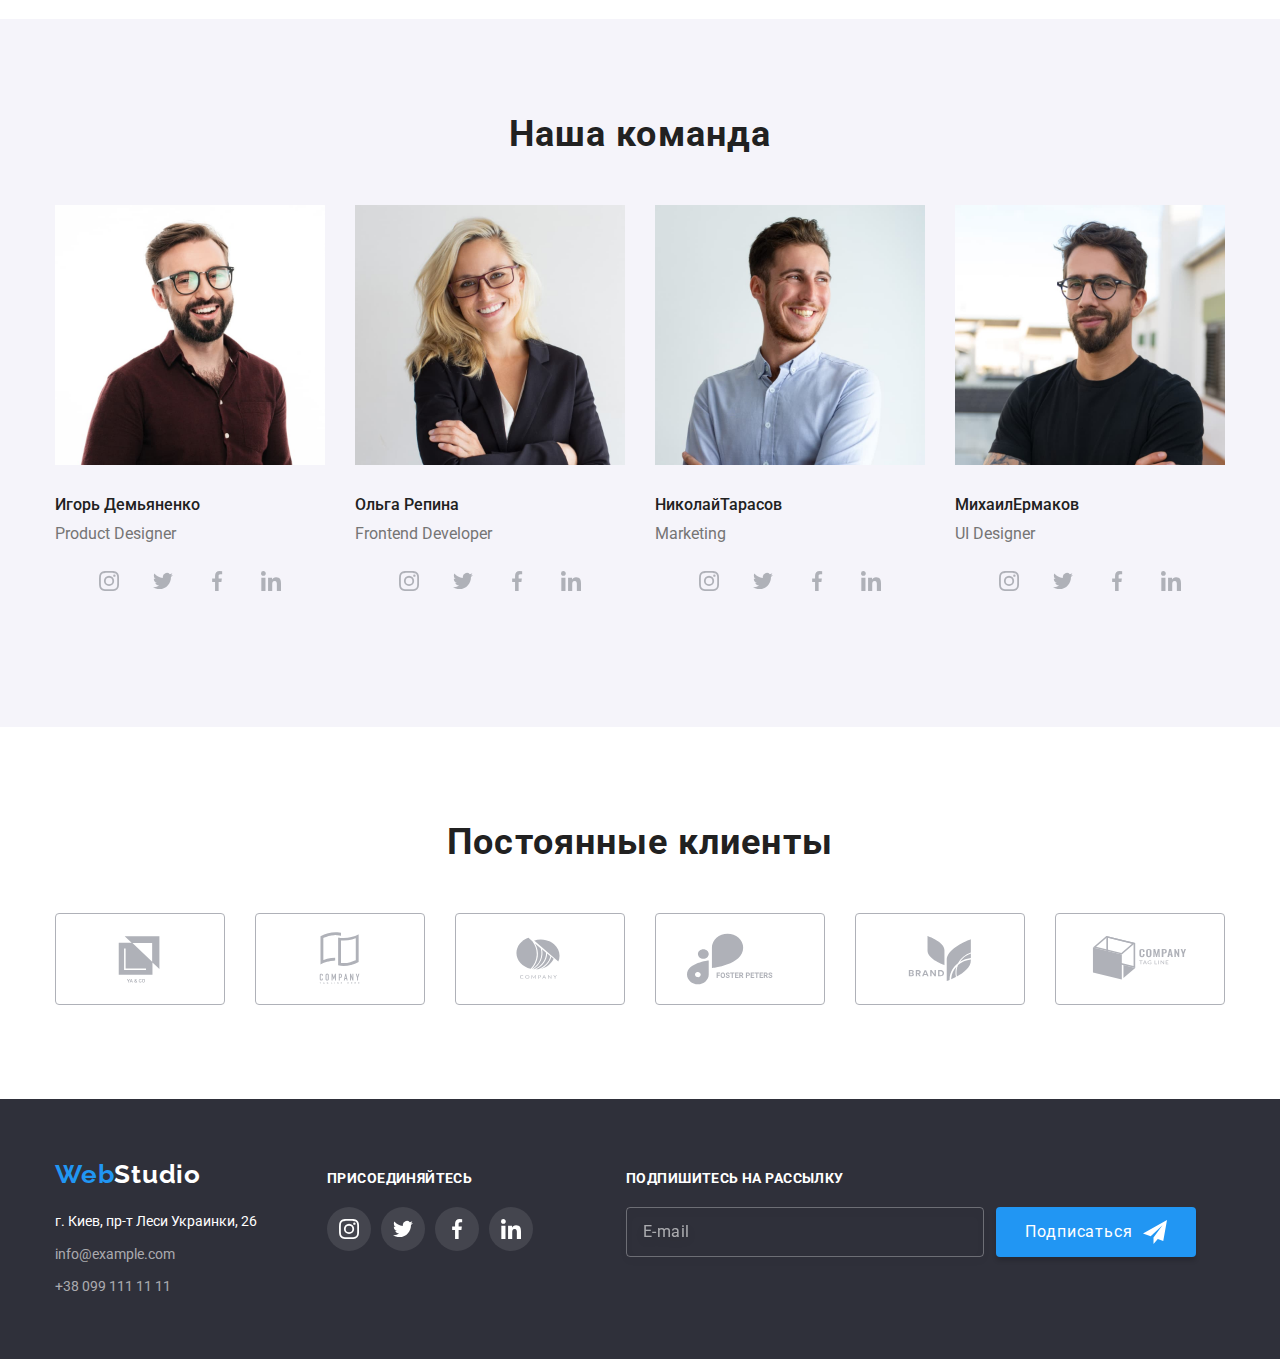
==== commit ee77cd6d: "16:48" ====
--- a/index.html
+++ b/index.html
@@ -64,8 +64,68 @@
           </svg>
         </button>
         <div class="container-menu" data-menu>
-                   
-          Контент меню
+          <div class=container-menu_top>
+            <ul class="list">
+              <li class="container-menu_item">
+                <a href="./index.html" class="container-menu_link current"
+                  >Студия</a
+                >
+              </li>
+              <li class="container-menu_item">
+                <a href="./portfolio.html" class="container-menu_link"
+                  >Портфолио</a
+                >
+              </li>
+              <li class="container-menu_item">
+                <a href="" class="container-menu_link">Контакты</a>
+              </li>
+            </ul>
+          </div> 
+          <div class="container-menu_bottom">
+            <ul class="container-menu_call list">
+              <li class="container-menu_tel">+38 096 111 11 11</li>
+              <li class="container-menu_mail">info@devstudio.com</li>
+            </ul>
+            <ul class="menu-social-list list">
+              <li class="menu-social-list__item">
+                <a
+                  href=""
+                  class="menu-social-list__link link"
+                  target="_blank"
+                  rel="noopener noreferrer"
+                  >Instagram</a
+                >
+              </li>
+              <li class="menu-social-list__item">
+                <a
+                  href=""
+                  target="_blank"
+                  rel="noopener noreferrer"
+                  class="menu-social-list__link"
+                  >Twitter</a
+                >
+              </li>
+              <li class="menu-social-list__item">
+                <a
+                  href=""
+                  target="_blank"
+                  rel="noopener noreferrer"
+                  class="menu-social-list__link"
+                  >Facebook</a
+                >
+              </li>
+              <li class="menu-social-list__item">
+                <a
+                  href=""
+                  target="_blank"
+                  rel="noopener noreferrer"
+                  class="menu-social-list__link"
+                  >LinkedIn</a
+                >
+              </li>
+            </ul>
+          </div> 
+      
         </div>
       </div>
         
@@ -202,7 +262,15 @@
           <h2 class="title-two">Наша команда</h2>
           <ul class="employee__list list">
             <li class="employee__card">
-              <img src="./images/igor-demianenko.jpg" alt="Игорь Демьяненко" />
+              <picture>
+                <source
+                    srcset="./images/igor-demianenko-1x.jpg 1x, ./images/igor-demianenko-2x.jpg.jpg 2x"
+                    media="(min-width:1200px)"
+                  />
+                <img src="./images/igor-demianenko-1x.jpg" alt="Игорь Демьяненко" />
+              </picture>
+              
+            <div class="employee__card-text">
               <h3 class="employee__name">Игорь Демьяненко</h3>
               <p class="employee__profession">Product Designer</p>
 
@@ -236,6 +304,7 @@
                   </a>
                 </li>
               </ul>
+            </div>
             </li>
 
             <li class="employee__card">
--- a/css/main.min.css
+++ b/css/main.min.css
@@ -1,2 +1,2 @@
-:root{--primary-text-color: #757575 ;--tittle-text-color: #212121;--accent-color:#2196F3;--white-color:#ffffff;--background-grey: #2F303A;--background-light-grey: #F5F4FA;--card-set-gap: 30px;--icon-color: #AFB1B8}img{display:block;max-width:100%;height:auto}h1,h2,h3,h4,h5,h6,p,ul{margin-top:0;margin-bottom:0}body{background-color:var(--white-color);color:var(--primary-text-color);font-family:roboto, sans-serif}.list{padding:0;margin:0;list-style:none}.container{width:100%;padding-left:15px;padding-right:15px;margin:0 auto}@media screen and (max-width: 479px){.container{min-width:320px;max-width:479px}}@media screen and (min-width: 480px){.container{width:480px}}@media screen and (min-width: 768px){.container{width:768px}}@media screen and (min-width: 1200px){.container{width:1200px}}.section{padding-top:94px;padding-bottom:94px}.section.no-padding{padding-top:0;padding-bottom:0}.header__nav{display:none}@media screen and (min-width: 768px){.header__nav{display:-webkit-box;display:-ms-flexbox;display:flex;-webkit-box-align:center;-ms-flex-align:center;align-items:center}}.header{border-bottom:1px solid #ECECEC}.header__container{display:-webkit-box;display:-ms-flexbox;display:flex;-webkit-box-align:center;-ms-flex-align:center;align-items:center;height:60px}@media screen and (min-width: 768px){.header__container{height:80px;display:-webkit-box;display:-ms-flexbox;display:flex;-webkit-box-align:center;-ms-flex-align:center;align-items:center;-webkit-box-pack:center;-ms-flex-pack:center;justify-content:center}}.header__logo{color:var(--tittle-text-color);text-decoration:none;font-family:Raleway;font-weight:bold;font-size:26px;line-height:1.19;margin-right:93px}.header__logo-1{color:var(--accent-color)}.site-nav{display:-webkit-box;display:-ms-flexbox;display:flex}.site-nav__items:not(:last-child){margin-right:50px}.current{color:var(--accent-color)}.current::after{content:'';position:absolute;bottom:-1px;display:block;width:100%;height:4px;border-radius:2px;background-color:var(--accent-color)}.call__emeil-icon{width:16px;height:12px;margin-right:11px;fill:currentColor}.call__tel-icon{width:10px;height:16px;margin-right:10px;fill:currentColor}.site-nav__link{display:block;padding-top:32px;padding-bottom:32px;color:var(--tittle-text-color);font-weight:500;font-size:14px;line-height:1.14;text-decoration:none;position:relative;-webkit-transition:color 250ms cubic-bezier(0.4, 0, 0.2, 1);transition:color 250ms cubic-bezier(0.4, 0, 0.2, 1)}.site-nav__link:hover,.site-nav__link:focus{color:var(--accent-color)}.site-nav__link.current{color:var(--accent-color)}.call{display:none;margin-left:auto}@media screen and (min-width: 768px){.call{display:block}}@media screen and (min-width: 1200px){.call{display:-webkit-box;display:-ms-flexbox;display:flex;padding-bottom:32px;padding-top:32px}}@media screen and (min-width: 768px){.call__items:not(:last-child){margin-bottom:10px}}@media screen and (min-width: 1200px){.call__items:not(:last-child){margin-right:30px;margin-bottom:0}}.call__link{color:var(--primary-text-color);font-weight:500;font-size:14px;line-height:1.14px;text-decoration:none;-webkit-transition:color 250ms cubic-bezier(0.4, 0, 0.2, 1);transition:color 250ms cubic-bezier(0.4, 0, 0.2, 1)}.call__link:hover,.call__link:focus{color:var(--accent-color)}.menu-open-btn{display:-webkit-inline-box;display:-ms-inline-flexbox;display:inline-flex;font-size:100%;width:40px;height:40px;margin-left:auto;border:none;background-color:#FFFFFF;cursor:pointer;-webkit-box-align:center;-ms-flex-align:center;align-items:center;-webkit-box-pack:center;-ms-flex-pack:center;justify-content:center;z-index:3}@media screen and (min-width: 768px){.menu-open-btn{display:none}}.menu-open-btn .menu-icon__close{display:block}.menu-open-btn .menu-icon__open{display:none}.menu-open-btn.is-open .menu-icon__close{display:none}.menu-open-btn.is-open .menu-icon__open{display:block}.menu-open-btn__icon{color:var(--accent-color);-webkit-transition:color 250ms cubic-bezier(0.4, 0, 0.2, 1);transition:color 250ms cubic-bezier(0.4, 0, 0.2, 1)}.menu-open-btn__icon:hover,.menu-open-btn__icon:focus{color:var(--accent-color)}.container-menu{display:none;position:absolute;top:0;left:0;width:100%;height:796px;background-color:teal;padding:10px;text-align:center;font-size:20px}.container-menu.is-open{display:block}.hero{padding-top:200px;padding-bottom:200px;background-color:var(--background-grey);text-align:center;background-image:-webkit-gradient(linear, left top, right top, from(rgba(47,48,58,0.4)), to(rgba(47,48,58,0.4))),url("../images/img-hero.jpg");background-image:linear-gradient(to right, rgba(47,48,58,0.4), rgba(47,48,58,0.4)),url("../images/img-hero.jpg");background-repeat:no-repeat;max-width:1600px;margin-left:auto;margin-right:auto}.hero__title{margin-bottom:var(--card-set-gap);font-weight:900;font-size:44px;line-height:1.36;letter-spacing:0.06em;text-transform:uppercase;color:var(--white-color)}.hero__btn{min-width:200px;min-height:50px;padding:10px 32px;font-weight:bold;font-size:16px;line-height:1.88;-webkit-box-align:center;-ms-flex-align:center;align-items:center;text-align:center;cursor:pointer;letter-spacing:0.06em;border-radius:4px;border:transparent;-webkit-box-shadow:0px 4px 4px rgba(0,0,0,0.15);box-shadow:0px 4px 4px rgba(0,0,0,0.15);background-color:var(--accent-color);color:var(--white-color);-webkit-transition:background-color 250ms cubic-bezier(0.4, 0, 0.2, 1);transition:background-color 250ms cubic-bezier(0.4, 0, 0.2, 1)}.hero__btnhover,.hero__btnfocus{background-color:#188ce8}.hidden-header{display:none}.benefits{display:-webkit-box;display:-ms-flexbox;display:flex;-webkit-box-pack:center;-ms-flex-pack:center;justify-content:center}.benefits__border{display:-webkit-box;display:-ms-flexbox;display:flex;-webkit-box-pack:center;-ms-flex-pack:center;justify-content:center;-webkit-box-align:center;-ms-flex-align:center;align-items:center;border-radius:4px;background-color:var(--background-light-grey);margin-bottom:30px;height:120px}.benefits__icon{display:-webkit-box;display:-ms-flexbox;display:flex;-webkit-box-align:center;-ms-flex-align:center;align-items:center;width:70px;height:70px}.benefits__card{width:270px}.benefits__card:not(:first-child){margin-left:var(--card-set-gap)}.benefits__text{font-size:14px;line-height:1.71;letter-spacing:0.03em}.benefits__title{margin-bottom:10px;font-weight:bold;font-size:14px;line-height:1.14;letter-spacing:0.03em;color:var(--tittle-text-color)}.works{padding-top:0}.title-two{font-weight:bold;font-size:36px;line-height:1.17;text-align:center;color:var(--tittle-text-color);letter-spacing:0.03em;margin-bottom:50px}.works-examples{display:-webkit-box;display:-ms-flexbox;display:flex}.works-examples__item:not(:first-child){margin-left:var(--card-set-gap)}.works-examples__bkg{position:relative}.works-examples__bkg>.works-examples__text{position:absolute;left:0;bottom:0;width:100%;height:70px;display:-webkit-box;display:-ms-flexbox;display:flex;-webkit-box-pack:center;-ms-flex-pack:center;justify-content:center;-webkit-box-align:center;-ms-flex-align:center;align-items:center;background-color:rgba(47,48,58,0.8);font-family:Roboto;font-style:normal;font-weight:bold;font-size:14px;color:#fff;line-height:0.875;letter-spacing:0.03em}.employee{background-color:var(--background-light-grey)}.employee__list{display:-webkit-box;display:-ms-flexbox;display:flex}.employee__name{font-weight:500;font-size:16px;line-height:1.19;color:var(--tittle-text-color);margin-top:var(--card-set-gap);margin-bottom:10px}.employee__profession{font-size:16px;line-height:1.19;margin-bottom:16px}.employee__card:not(:first-child){margin-left:var(--card-set-gap)}.employee__card{-webkit-box-shadow:0px 1px 3px rgba(0,0,0,0.12),0px 1px 1px rgba(0,0,0,0.14),0px 2px 1px rgba(0,0,0,0.2);box-shadow:0px 1px 3px rgba(0,0,0,0.12),0px 1px 1px rgba(0,0,0,0.14),0px 2px 1px rgba(0,0,0,0.2);border-radius:0px 0px 4px 4px;width:270px;background:#FFFFFF;text-align:center}.network{display:-webkit-box;display:-ms-flexbox;display:flex;-webkit-box-pack:center;-ms-flex-pack:center;justify-content:center;margin-bottom:var(--card-set-gap)}.network__link{color:var(--icon-color);display:-webkit-box;display:-ms-flexbox;display:flex;width:44px;height:44px;border-radius:50%;-webkit-box-pack:center;-ms-flex-pack:center;justify-content:center;-webkit-box-align:center;-ms-flex-align:center;align-items:center;-webkit-transition:color 250ms cubic-bezier(0.4, 0, 0.2, 1),background-color 250ms cubic-bezier(0.4, 0, 0.2, 1);transition:color 250ms cubic-bezier(0.4, 0, 0.2, 1),background-color 250ms cubic-bezier(0.4, 0, 0.2, 1)}.network__link:hover,.network__link:focus{color:var(--white-color);background-color:var(--accent-color)}.network__list:not(:first-child){margin-left:10px}.network__icon{fill:currentColor}.clients{display:-webkit-box;display:-ms-flexbox;display:flex;-webkit-box-pack:center;-ms-flex-pack:center;justify-content:center}.clients li:not(:first-child){margin-left:30px}.clients__icon{fill:currentColor}.clients__link{display:-webkit-box;display:-ms-flexbox;display:flex;width:170px;height:92px;-webkit-box-pack:center;-ms-flex-pack:center;justify-content:center;-webkit-box-align:center;-ms-flex-align:center;align-items:center;border:1px solid var(--icon-color);border-radius:4px;color:var(--icon-color);-webkit-transition:color 250ms cubic-bezier(0.4, 0, 0.2, 1),border 250ms cubic-bezier(0.4, 0, 0.2, 1);transition:color 250ms cubic-bezier(0.4, 0, 0.2, 1),border 250ms cubic-bezier(0.4, 0, 0.2, 1)}.clients__link:hover,.clients__link:focus{color:var(--accent-color);border-color:var(--accent-color)}.footer{background-color:var(--background-grey);padding-top:60px;padding-bottom:60px}.footer__container{display:-webkit-box;display:-ms-flexbox;display:flex;-webkit-box-pack:start;-ms-flex-pack:start;justify-content:flex-start;-webkit-box-align:baseline;-ms-flex-align:baseline;align-items:baseline}.footer__logo{font-family:Raleway;font-style:normal;font-weight:bold;font-size:26px;line-height:1.19;color:var(--white-color);letter-spacing:0.03em;text-decoration:none;margin-bottom:20px;display:block}.footer__logo-web{color:var(--accent-color)}.address li:not(:last-child){margin-bottom:9px}.address__link-physical{text-decoration:none;font-style:normal;font-size:14px;line-height:1.7;color:var(--white-color);margin-top:20px;-webkit-transition:color 250ms cubic-bezier(0.4, 0, 0.2, 1);transition:color 250ms cubic-bezier(0.4, 0, 0.2, 1)}.address__link-physical:hover,.address__link-physical:focus{color:var(--accent-color)}.address__link{text-decoration:none;font-style:normal;font-size:14px;line-height:1.7;color:rgba(255,255,255,0.6);margin-bottom:60px;-webkit-transition:color 250ms cubic-bezier(0.4, 0, 0.2, 1);transition:color 250ms cubic-bezier(0.4, 0, 0.2, 1)}.address__link:hover,.address__link:focus{color:var(--accent-color)}.join{margin-left:70px}.footer__header{display:-webkit-box;display:-ms-flexbox;display:flex;font-family:Roboto;font-style:normal;font-weight:bold;font-size:14px;line-height:1.14;letter-spacing:0.03em;text-transform:uppercase;color:var(--white-color);margin-bottom:20px}.join__list{display:-webkit-box;display:-ms-flexbox;display:flex}.join__icon{fill:currentColor}.join__link{color:var(--white-color);display:-webkit-box;display:-ms-flexbox;display:flex;width:44px;height:44px;border-radius:50%;-webkit-box-pack:center;-ms-flex-pack:center;justify-content:center;-webkit-box-align:center;-ms-flex-align:center;align-items:center;background-color:rgba(255,255,255,0.1);-webkit-transition:background-color 250ms cubic-bezier(0.4, 0, 0.2, 1);transition:background-color 250ms cubic-bezier(0.4, 0, 0.2, 1)}.join__link:hover,.join__link:focus{background-color:var(--accent-color)}.join__item:not(:first-child){margin-left:10px}.subscription__form{display:-webkit-box;display:-ms-flexbox;display:flex;-webkit-box-align:center;-ms-flex-align:center;align-items:center}.subscription{margin-left:93px}.subscription__input{width:358px;height:50px;border:1px solid rgba(255,255,255,0.3);-webkit-box-sizing:border-box;box-sizing:border-box;-webkit-filter:drop-shadow(0px 4px 4px rgba(0,0,0,0.15));filter:drop-shadow(0px 4px 4px rgba(0,0,0,0.15));border-radius:4px;background-color:inherit;padding-left:16px;cursor:pointer;font-size:16px;line-height:1.25px;letter-spacing:0.03em;color:rgba(255,255,255,0.6)}.subscription__input::-webkit-input-placeholder{font-size:16px;line-height:1.25;display:-webkit-box;display:flex;-webkit-box-align:center;align-items:center;letter-spacing:0.03em;color:rgba(255,255,255,0.6)}.subscription__input:-ms-input-placeholder{font-size:16px;line-height:1.25;display:-ms-flexbox;display:flex;-ms-flex-align:center;align-items:center;letter-spacing:0.03em;color:rgba(255,255,255,0.6)}.subscription__input::-ms-input-placeholder{font-size:16px;line-height:1.25;display:-ms-flexbox;display:flex;-ms-flex-align:center;align-items:center;letter-spacing:0.03em;color:rgba(255,255,255,0.6)}.subscription__input::placeholder{font-size:16px;line-height:1.25;display:-webkit-box;display:-ms-flexbox;display:flex;-webkit-box-align:center;-ms-flex-align:center;align-items:center;letter-spacing:0.03em;color:rgba(255,255,255,0.6)}.subscription__btn{width:200px;height:50px;background:#2196F3;border:none;-webkit-box-shadow:0px 4px 4px rgba(0,0,0,0.15);box-shadow:0px 4px 4px rgba(0,0,0,0.15);border-radius:4px;display:-webkit-box;display:-ms-flexbox;display:flex;-webkit-box-align:center;-ms-flex-align:center;align-items:center;-webkit-box-pack:center;-ms-flex-pack:center;justify-content:center;margin-left:12px;-webkit-transition:background-color 250ms cubic-bezier(0.4, 0, 0.2, 1);transition:background-color 250ms cubic-bezier(0.4, 0, 0.2, 1)}.subscription__btn:hover,.subscription__btn:focus{background-color:#188ce8}.subscription__btn-text{font-size:16px;line-height:1.875;letter-spacing:0.06em;color:#FFFFFF}.icon-send{fill:var(--white-color);margin-left:10px}.filter{text-align:center;display:-webkit-box;display:-ms-flexbox;display:flex;-webkit-box-pack:center;-ms-flex-pack:center;justify-content:center;margin-bottom:50px}.filter li:nth-child(1n+2){margin-left:8px}.filter__link{font-style:normal;font-weight:500;font-size:16px;line-height:26px;border-radius:4px;padding:6px 22px;border:none;cursor:pointer;text-align:center;letter-spacing:0.03em;color:var(--tittle-text-color);background:#F5F4FA;-webkit-transition:color 250ms cubic-bezier(0.4, 0, 0.2, 1),background-color 250ms cubic-bezier(0.4, 0, 0.2, 1),-webkit-box-shadow 250ms cubic-bezier(0.4, 0, 0.2, 1);transition:color 250ms cubic-bezier(0.4, 0, 0.2, 1),background-color 250ms cubic-bezier(0.4, 0, 0.2, 1),-webkit-box-shadow 250ms cubic-bezier(0.4, 0, 0.2, 1);transition:color 250ms cubic-bezier(0.4, 0, 0.2, 1),background-color 250ms cubic-bezier(0.4, 0, 0.2, 1),box-shadow 250ms cubic-bezier(0.4, 0, 0.2, 1);transition:color 250ms cubic-bezier(0.4, 0, 0.2, 1),background-color 250ms cubic-bezier(0.4, 0, 0.2, 1),box-shadow 250ms cubic-bezier(0.4, 0, 0.2, 1),-webkit-box-shadow 250ms cubic-bezier(0.4, 0, 0.2, 1)}.filter__link:hover,.filter__link:focus{background-color:var(--accent-color);color:var(--white-color);-webkit-box-shadow:0px 3px 1px rgba(0,0,0,0.1),0px 1px 2px rgba(0,0,0,0.08),0px 2px 2px rgba(0,0,0,0.12);box-shadow:0px 3px 1px rgba(0,0,0,0.1),0px 1px 2px rgba(0,0,0,0.08),0px 2px 2px rgba(0,0,0,0.12)}.galery__link{text-decoration:none;padding:0;margin:0;display:block;-webkit-transition:-webkit-box-shadow 250ms cubic-bezier(0.4, 0, 0.2, 1);transition:-webkit-box-shadow 250ms cubic-bezier(0.4, 0, 0.2, 1);transition:box-shadow 250ms cubic-bezier(0.4, 0, 0.2, 1);transition:box-shadow 250ms cubic-bezier(0.4, 0, 0.2, 1), -webkit-box-shadow 250ms cubic-bezier(0.4, 0, 0.2, 1)}.galery__link:hover,.galery__link:focus{-webkit-box-shadow:0px 1px 1px rgba(0,0,0,0.12),0px 4px 4px rgba(0,0,0,0.06),1px 4px 6px rgba(0,0,0,0.16);box-shadow:0px 1px 1px rgba(0,0,0,0.12),0px 4px 4px rgba(0,0,0,0.06),1px 4px 6px rgba(0,0,0,0.16)}.galery{padding:0;margin:0;list-style:none;display:-webkit-box;display:-ms-flexbox;display:flex;-ms-flex-wrap:wrap;flex-wrap:wrap;margin-left:calc(-1 * var(--card-set-gap));margin-top:calc(-1 * var(--card-set-gap))}.galery-frame__title{font-size:18px;line-height:2;letter-spacing:0.06em;margin-bottom:4px;color:var(--tittle-text-color)}.galery-frame__text{font-size:16px;line-height:1.88;letter-spacing:0.03em;color:var(--primary-text-color)}.galery-frame{border:1px solid #EEEEEE;border-top:none;padding:20px 24px}.galery__list{-ms-flex-preferred-size:calc(100%/3 - var(--card-set-gap));flex-basis:calc(100%/3 - var(--card-set-gap));margin-left:var(--card-set-gap);margin-top:var(--card-set-gap)}.galery__image{position:relative;overflow:hidden}.galery__text{position:absolute;top:0;left:0;width:100%;height:100%;padding:63px 24px;font-size:18px;line-height:1.5;letter-spacing:0.03em;background:rgba(33,150,243,0.9);color:var(--white-color);-webkit-transform:translateY(100%);transform:translateY(100%);-webkit-transition-property:-webkit-transform;transition-property:-webkit-transform;transition-property:transform;transition-property:transform, -webkit-transform;-webkit-transition-duration:250ms;transition-duration:250ms;-webkit-transition-timing-function:cubic-bezier(0.4, 0, 0.2, 1);transition-timing-function:cubic-bezier(0.4, 0, 0.2, 1)}.galery__link:hover .galery__text,.galery__link:focus .galery__text{-webkit-transform:translateY(0);transform:translateY(0)}.backdrop{position:fixed;top:0;left:0;width:100%;height:100%;background-color:rgba(0,0,0,0.2)}.backdrop.is-hidden{opacity:0;pointer-events:none;visibility:visible}.backdrop.is-hidden .modal{-webkit-transform:translate(-50%, -50%) scaleY(0);transform:translate(-50%, -50%) scaleY(0)}.modal{position:absolute;top:50%;left:50%;-webkit-transform:translate(-50%, -50%);transform:translate(-50%, -50%);min-width:528px;min-height:581px;border-radius:4px;padding:40px;-webkit-transition-property:-webkit-transform;transition-property:-webkit-transform;transition-property:transform;transition-property:transform, -webkit-transform;-webkit-transition-duration:250ms;transition-duration:250ms;-webkit-transition-timing-function:cubic-bezier(0.4, 0, 0.2, 1);transition-timing-function:cubic-bezier(0.4, 0, 0.2, 1);background-color:var(--white-color);-webkit-box-shadow:0px 1px 3px rgba(0,0,0,0.12),0px 1px 1px rgba(0,0,0,0.14),0px 2px 1px rgba(0,0,0,0.2);box-shadow:0px 1px 3px rgba(0,0,0,0.12),0px 1px 1px rgba(0,0,0,0.14),0px 2px 1px rgba(0,0,0,0.2);display:-webkit-box;display:-ms-flexbox;display:flex;-webkit-box-orient:vertical;-webkit-box-direction:normal;-ms-flex-direction:column;flex-direction:column}.modal-close__btn{position:absolute;display:-webkit-box;display:-ms-flexbox;display:flex;-webkit-box-pack:center;-ms-flex-pack:center;justify-content:center;-webkit-box-align:center;-ms-flex-align:center;align-items:center;cursor:pointer;top:8px;right:8px;width:30px;height:30px;border-radius:50%;border:1px solid #0000001a;background-color:#ffffff;-webkit-transition:fill 250ms cubic-bezier(0.4, 0, 0.2, 1);transition:fill 250ms cubic-bezier(0.4, 0, 0.2, 1)}.modal-close__btn:hover,.modal-close__btn:focus{fill:var(--accent-color)}.modal__title{font-weight:bold;font-size:20px;line-height:1.15;text-align:center;letter-spacing:0.03em;color:#212121;margin-bottom:12px}.modal__form{margin-bottom:10px;display:-webkit-box;display:-ms-flexbox;display:flex;-webkit-box-orient:vertical;-webkit-box-direction:normal;-ms-flex-direction:column;flex-direction:column;font-size:12px;line-height:1.17;letter-spacing:0.01em;color:#757575;position:relative}.modal__form label{margin-bottom:4px}.modal__input{width:100%;height:40px;border:1px solid #21212133;display:block;border-radius:4px;padding-top:11px;padding-bottom:11px;padding-left:42px;padding-right:12px;cursor:pointer;-webkit-transition:border-color 250ms cubic-bezier(0.4, 0, 0.2, 1);transition:border-color 250ms cubic-bezier(0.4, 0, 0.2, 1)}.modal__input:focus{border-color:var(--accent-color);outline:var(--accent-color)}.modal__icon{position:absolute;display:block;top:50%;left:11px;fill:#212121;-webkit-transition:fill 250ms cubic-bezier(0.4, 0, 0.2, 1);transition:fill 250ms cubic-bezier(0.4, 0, 0.2, 1)}.modal__input:focus-within .modal__icon{fill:var(--accent-color)}.modal__textarea{font-size:12px;font-weight:400;line-height:1.17;letter-spacing:0.01em;text-align:left;width:100%;height:120px;padding:12px 16px;border:1px solid rgba(33,33,33,0.2);-webkit-box-sizing:border-box;box-sizing:border-box;border-radius:4px;resize:none;cursor:pointer;margin-bottom:10px;-webkit-transition:border-color 250ms cubic-bezier(0.4, 0, 0.2, 1);transition:border-color 250ms cubic-bezier(0.4, 0, 0.2, 1)}.modal__textarea::-webkit-input-placeholder{color:rgba(117,117,117,0.5)}.modal__textarea:-ms-input-placeholder{color:rgba(117,117,117,0.5)}.modal__textarea::-ms-input-placeholder{color:rgba(117,117,117,0.5)}.modal__textarea::placeholder{color:rgba(117,117,117,0.5)}.modal__textarea:focus{border-color:var(--accent-color);outline:var(--accent-color)}.check__input{position:absolute;-webkit-appearance:none;-moz-appearance:none;appearance:none}.check{display:-webkit-box;display:-ms-flexbox;display:flex;-webkit-box-orient:horizontal;-webkit-box-direction:normal;-ms-flex-direction:row;flex-direction:row;-webkit-box-align:center;-ms-flex-align:center;align-items:center;-webkit-box-pack:center;-ms-flex-pack:center;justify-content:center;font-size:14px;line-height:1.7;letter-spacing:0.03em;cursor:pointer}.check__agreement{-webkit-text-decoration-line:underline;text-decoration-line:underline;color:var(--accent-color)}.check__icon{width:16px;height:15px;margin-right:7px;border:2px solid #212121;border-radius:2px;display:-webkit-box;display:-ms-flexbox;display:flex;-webkit-box-pack:center;-ms-flex-pack:center;justify-content:center;-webkit-box-align:center;-ms-flex-align:center;align-items:center;-webkit-transition:border-color 250ms cubic-bezier(0.4, 0, 0.2, 1),background-color 250ms cubic-bezier(0.4, 0, 0.2, 1),fill 250ms cubic-bezier(0.4, 0, 0.2, 1);transition:border-color 250ms cubic-bezier(0.4, 0, 0.2, 1),background-color 250ms cubic-bezier(0.4, 0, 0.2, 1),fill 250ms cubic-bezier(0.4, 0, 0.2, 1)}.check__input:checked+.check__icon{border:transparent;background-color:var(--accent-color);fill:#ffffff}.check:focus-within>.check__icon{border-color:var(--accent-color)}.modal__btn{font-size:inherit;width:200px;height:50px;padding:10px 55px;margin-top:30px;background-color:var(--accent-color);color:#ffffff;-webkit-box-shadow:0px 4px 4px rgba(0,0,0,0.15);box-shadow:0px 4px 4px rgba(0,0,0,0.15);border-radius:4px;border:none;cursor:pointer;display:block;margin-right:auto;margin-left:auto;-webkit-transition:border-color 250ms cubic-bezier(0.4, 0, 0.2, 1);transition:border-color 250ms cubic-bezier(0.4, 0, 0.2, 1)}.modal__btn:hover,.modal__btn:focus{background-color:#188ce8}
+:root{--primary-text-color: #757575 ;--tittle-text-color: #212121;--accent-color:#2196F3;--white-color:#ffffff;--background-grey: #2F303A;--background-light-grey: #F5F4FA;--card-set-gap: 30px;--icon-color: #AFB1B8}img{display:block;max-width:100%;height:auto}h1,h2,h3,h4,h5,h6,p,ul{margin-top:0;margin-bottom:0}body{background-color:var(--white-color);color:var(--primary-text-color);font-family:roboto, sans-serif}.list{padding:0;margin:0;list-style:none}.container{width:100%;padding-left:15px;padding-right:15px;margin:0 auto}@media screen and (max-width: 479px){.container{min-width:320px;max-width:479px}}@media screen and (min-width: 480px){.container{width:480px}}@media screen and (min-width: 768px){.container{width:768px}}@media screen and (min-width: 1200px){.container{width:1200px}}.section{padding-top:60px;padding-bottom:60px}@media screen and (min-width: 1200px){.section{padding-top:94px;padding-bottom:94px}}.section.no-padding{padding-top:0;padding-bottom:0}.header__nav{display:none}@media screen and (min-width: 768px){.header__nav{display:-webkit-box;display:-ms-flexbox;display:flex;-webkit-box-align:center;-ms-flex-align:center;align-items:center}}.header{border-bottom:1px solid #ECECEC}.header__container{display:-webkit-box;display:-ms-flexbox;display:flex;-webkit-box-align:center;-ms-flex-align:center;align-items:center;height:60px}@media screen and (min-width: 768px){.header__container{height:80px;display:-webkit-box;display:-ms-flexbox;display:flex;-webkit-box-align:center;-ms-flex-align:center;align-items:center;-webkit-box-pack:center;-ms-flex-pack:center;justify-content:center}}.header__logo{color:var(--tittle-text-color);text-decoration:none;font-family:Raleway;font-weight:bold;font-size:26px;line-height:1.19;margin-right:93px}.header__logo-1{color:var(--accent-color)}.site-nav{display:-webkit-box;display:-ms-flexbox;display:flex}.site-nav__items:not(:last-child){margin-right:50px}.current{color:var(--accent-color)}@media screen and (min-width: 768px){.current::after{content:'';position:absolute;bottom:-1px;display:block;width:100%;height:4px;border-radius:2px;background-color:var(--accent-color)}}.call__emeil-icon{width:14px;height:10px;margin-right:8px;fill:currentColor}@media screen and (min-width: 1200px){.call__emeil-icon{width:16px;height:12px;margin-right:10px}}.call__tel-icon{width:10px;height:14px;margin-right:8px;fill:currentColor}@media screen and (min-width: 1200px){.call__tel-icon{width:10px;height:16px;margin-right:10px}}.site-nav__link{display:block;padding-top:32px;padding-bottom:32px;color:var(--tittle-text-color);font-weight:500;font-size:14px;line-height:1.14;text-decoration:none;position:relative;-webkit-transition:color 250ms cubic-bezier(0.4, 0, 0.2, 1);transition:color 250ms cubic-bezier(0.4, 0, 0.2, 1)}.site-nav__link:hover,.site-nav__link:focus{color:var(--accent-color)}.site-nav__link.current{color:var(--accent-color)}.call{display:none;margin-left:auto}@media screen and (min-width: 768px){.call{display:block}}@media screen and (min-width: 1200px){.call{display:-webkit-box;display:-ms-flexbox;display:flex;padding-bottom:32px;padding-top:32px;-webkit-box-align:baseline;-ms-flex-align:baseline;align-items:baseline}}@media screen and (min-width: 768px){.call__items:not(:last-child){margin-bottom:10px}}@media screen and (min-width: 1200px){.call__items:not(:last-child){margin-right:30px;margin-bottom:0}}.call__link{color:var(--primary-text-color);font-weight:500;font-size:14px;line-height:1.14px;text-decoration:none;-webkit-transition:color 250ms cubic-bezier(0.4, 0, 0.2, 1);transition:color 250ms cubic-bezier(0.4, 0, 0.2, 1)}.call__link:hover,.call__link:focus{color:var(--accent-color)}.menu-open-btn{display:-webkit-inline-box;display:-ms-inline-flexbox;display:inline-flex;font-size:100%;width:40px;height:40px;margin-left:auto;border:none;background-color:#FFFFFF;cursor:pointer;-webkit-box-align:center;-ms-flex-align:center;align-items:center;-webkit-box-pack:center;-ms-flex-pack:center;justify-content:center;z-index:3;-webkit-transition:fill 250ms cubic-bezier(0.4, 0, 0.2, 1);transition:fill 250ms cubic-bezier(0.4, 0, 0.2, 1)}@media screen and (min-width: 768px){.menu-open-btn{display:none}}.menu-open-btn .menu-icon__close{display:block}.menu-open-btn .menu-icon__open{display:none}.menu-open-btn.is-open .menu-icon__close{display:none}.menu-open-btn.is-open .menu-icon__open{display:block}.menu-open-btn:hover,.menu-open-btn:focus{fill:var(--accent-color)}.menu-open-btn__icon{color:var(--accent-color);-webkit-transition:color 250ms cubic-bezier(0.4, 0, 0.2, 1);transition:color 250ms cubic-bezier(0.4, 0, 0.2, 1)}.menu-open-btn__icon:hover,.menu-open-btn__icon:focus{color:var(--accent-color)}.container-menu{display:none;position:absolute;top:0;left:0;width:100%;height:100%;background-color:var(--white-color);padding:48px 40px;text-align:center;font-size:20px;-webkit-transition:250ms cubic-bezier(0.4, 0, 0.2, 1),visibility cubic-bezier(0.4, 0, 0.2, 1);transition:250ms cubic-bezier(0.4, 0, 0.2, 1),visibility cubic-bezier(0.4, 0, 0.2, 1)}.container-menu.is-open{height:100%;display:-webkit-box;display:-ms-flexbox;display:flex;-webkit-box-orient:vertical;-webkit-box-direction:normal;-ms-flex-direction:column;flex-direction:column;-webkit-box-pack:justify;-ms-flex-pack:justify;justify-content:space-between}.container-menu_item:not(:last-child){margin-bottom:32px}.container-menu_link{text-align:left;display:block;text-decoration:none;font-family:Roboto;color:var(--tittle-text-color);font-size:40px;font-weight:500;line-height:1.17;letter-spacing:0.02em;-webkit-transition-property:color;transition-property:color;-webkit-transition-duration:250ms;transition-duration:250ms;-webkit-transition-timing-function:cubic-bezier(0.4, 0, 0.2, 1);transition-timing-function:cubic-bezier(0.4, 0, 0.2, 1)}.container-menu_link:hover,.container-menu_link:focus{color:var(--accent-color)}.container-menu_bottom{text-align:left}.container-menu_tel{font-family:Roboto;font-style:normal;font-weight:500;font-size:34px;line-height:1.18;margin-bottom:32px;letter-spacing:0.02em;color:var(--accent-color)}.container-menu_mail{font-family:Roboto;font-style:normal;font-weight:500;font-size:24px;line-height:1.17;letter-spacing:0.02em;margin-bottom:64px;color:var(--primary-text-color)}.menu-social-list{display:-webkit-box;display:-ms-flexbox;display:flex;-webkit-box-align:center;-ms-flex-align:center;align-items:center;-ms-flex-wrap:wrap;flex-wrap:wrap}.menu-social-list__item:not(:last-child){margin-right:10px;padding-right:10px;border-right:1px solid rgba(33,33,33,0.2)}.menu-social-list__link{text-decoration:none;font-family:Roboto;font-style:normal;font-weight:500;font-size:18px;line-height:1.22;letter-spacing:0.02em;color:var(--accent-color)}.hero{padding-top:118px;padding-bottom:118px;background-color:var(--background-grey);text-align:center;background-repeat:no-repeat;background-size:cover;background-position:center;margin-left:auto;margin-right:auto;background-image:-webkit-gradient(linear, left top, left bottom, from(rgba(47,48,58,0.4)), to(rgba(47,48,58,0.4))),url("../images/header-img-1x.jpg");background-image:linear-gradient(rgba(47,48,58,0.4), rgba(47,48,58,0.4)),url("../images/header-img-1x.jpg")}@media (min-device-pixel-ratio: 2), (-webkit-min-device-pixel-ratio: 2), (min-resolution: 192dpi), (min-resolution: 2dppx){.hero{background-image:-webkit-gradient(linear, left top, left bottom, from(rgba(47,48,58,0.4)), to(rgba(47,48,58,0.4))),url("../images/header-img-2x.jpg");background-image:linear-gradient(rgba(47,48,58,0.4), rgba(47,48,58,0.4)),url("../images/header-img-2x.jpg")}}@media screen and (min-width: 768px){.hero{background-image:-webkit-gradient(linear, left top, left bottom, from(rgba(47,48,58,0.4)), to(rgba(47,48,58,0.4))),url("../images/header-tab-1x.jpg");background-image:linear-gradient(rgba(47,48,58,0.4), rgba(47,48,58,0.4)),url("../images/header-tab-1x.jpg")}}@media screen and (min-width: 768px) and (min-device-pixel-ratio: 2), screen and (min-width: 768px) and (-webkit-min-device-pixel-ratio: 2), screen and (min-width: 768px) and (min-resolution: 192dpi), screen and (min-width: 768px) and (min-resolution: 2dppx){.hero{background-image:-webkit-gradient(linear, left top, left bottom, from(rgba(47,48,58,0.4)), to(rgba(47,48,58,0.4))),url("../images/header-tab-2x.jpg");background-image:linear-gradient(rgba(47,48,58,0.4), rgba(47,48,58,0.4)),url("../images/header-tab-2x.jpg")}}@media screen and (min-width: 1200px){.hero{padding-top:200px;padding-bottom:200px;max-width:1600px;background-image:-webkit-gradient(linear, left top, right top, from(rgba(47,48,58,0.4)), to(rgba(47,48,58,0.4))),url("../images/img-hero.jpg");background-image:linear-gradient(to right, rgba(47,48,58,0.4), rgba(47,48,58,0.4)),url("../images/img-hero.jpg")}}@media screen and (min-width: 1200px) and (min-device-pixel-ratio: 2), screen and (min-width: 1200px) and (-webkit-min-device-pixel-ratio: 2), screen and (min-width: 1200px) and (min-resolution: 192dpi), screen and (min-width: 1200px) and (min-resolution: 2dppx){.hero{background-image:-webkit-gradient(linear, left top, left bottom, from(rgba(47,48,58,0.4)), to(rgba(47,48,58,0.4))),url("../images/img-hero-2x.jpg");background-image:linear-gradient(rgba(47,48,58,0.4), rgba(47,48,58,0.4)),url("../images/img-hero-2x.jpg")}}.hero__title{font-size:26px;font-weight:900;line-height:1.36;letter-spacing:0.06em;text-transform:uppercase;color:var(--white-color);margin-bottom:var(--card-set-gap);max-width:360px;margin-left:auto;margin-right:auto}@media screen and (min-width: 1200px){.hero__title{font-size:44px;line-height:1.61;max-width:696px}}.hero__btn{min-width:200px;min-height:50px;padding:10px 32px;font-weight:bold;font-size:16px;line-height:1.88;-webkit-box-align:center;-ms-flex-align:center;align-items:center;text-align:center;cursor:pointer;letter-spacing:0.06em;border-radius:4px;border:transparent;-webkit-box-shadow:0px 4px 4px rgba(0,0,0,0.15);box-shadow:0px 4px 4px rgba(0,0,0,0.15);background-color:var(--accent-color);color:var(--white-color);-webkit-transition:background-color 250ms cubic-bezier(0.4, 0, 0.2, 1);transition:background-color 250ms cubic-bezier(0.4, 0, 0.2, 1)}.hero__btnhover,.hero__btnfocus{background-color:#188ce8}.hidden-header{display:none}.benefits{margin-bottom:-30px}@media screen and (min-width: 768px){.benefits{display:-webkit-box;display:-ms-flexbox;display:flex;-ms-flex-wrap:wrap;flex-wrap:wrap;margin-left:-30px}}@media screen and (min-width: 1200px){.benefits{display:-webkit-box;display:-ms-flexbox;display:flex;margin-left:-30px}}.benefits__border{display:-webkit-box;display:-ms-flexbox;display:flex;-webkit-box-pack:center;-ms-flex-pack:center;justify-content:center;-webkit-box-align:center;-ms-flex-align:center;align-items:center;border-radius:4px;background-color:var(--background-light-grey);margin-bottom:30px;height:120px}.benefits__icon{display:-webkit-box;display:-ms-flexbox;display:flex;-webkit-box-align:center;-ms-flex-align:center;align-items:center;width:70px;height:70px}.benefits__card{margin-bottom:30px}@media screen and (min-width: 768px){.benefits__card{width:calc(100% / 2 - 30px);margin-left:30px}}@media screen and (min-width: 1200px){.benefits__card{width:calc(100% / 4 - 30px);margin-left:30px}}.benefits__text{font-size:14px;line-height:1.71;letter-spacing:0.03em}.benefits__title{text-align:center;text-transform:uppercase;margin-bottom:10px;font-weight:bold;font-size:14px;line-height:1.14;letter-spacing:0.03em;color:var(--tittle-text-color)}@media screen and (min-width: 768px){.benefits__title{text-align:start}}.works{display:none;padding-top:0}@media screen and (min-width: 1200px){.works{display:block}}.title-two{font-weight:bold;font-size:36px;line-height:1.17;text-align:center;color:var(--tittle-text-color);letter-spacing:0.03em;margin-bottom:50px}.works-examples{display:-webkit-box;display:-ms-flexbox;display:flex}.works-examples__item:not(:first-child){margin-left:var(--card-set-gap)}.works-examples__bkg{position:relative}.works-examples__bkg>.works-examples__text{position:absolute;left:0;bottom:0;width:100%;height:70px;display:-webkit-box;display:-ms-flexbox;display:flex;-webkit-box-pack:center;-ms-flex-pack:center;justify-content:center;-webkit-box-align:center;-ms-flex-align:center;align-items:center;background-color:rgba(47,48,58,0.8);font-family:Roboto;font-style:normal;font-weight:bold;font-size:14px;color:#fff;line-height:0.875;letter-spacing:0.03em}.employee{background-color:var(--background-light-grey)}.employee__list{margin-bottom:-30px}@media screen and (min-width: 768px){.employee__list{display:-webkit-box;display:-ms-flexbox;display:flex;-ms-flex-wrap:wrap;flex-wrap:wrap;margin-left:-30px}}@media screen and (min-width: 1200px){.employee__list{display:-webkit-box;display:-ms-flexbox;display:flex;-ms-flex-wrap:wrap;flex-wrap:wrap;margin-left:-30px}}.employee__name{font-weight:500;font-size:16px;line-height:1.19;color:var(--tittle-text-color);margin-top:var(--card-set-gap);margin-bottom:10px}.employee__profession{font-size:16px;line-height:1.19;margin-bottom:16px}.employee__card{margin-bottom:30px}@media screen and (min-width: 768px){.employee__card{width:calc(100% / 2 - 30px);margin-left:30px}}@media screen and (min-width: 1200px){.employee__card{width:calc(100% / 4 - 30px);margin-left:30px}.employee__card:not(:first-child){margin-left:var(--card-set-gap)}}.network{display:-webkit-box;display:-ms-flexbox;display:flex;-webkit-box-pack:center;-ms-flex-pack:center;justify-content:center;margin-bottom:var(--card-set-gap)}.network__link{color:var(--icon-color);display:-webkit-box;display:-ms-flexbox;display:flex;width:44px;height:44px;border-radius:50%;-webkit-box-pack:center;-ms-flex-pack:center;justify-content:center;-webkit-box-align:center;-ms-flex-align:center;align-items:center;-webkit-transition:color 250ms cubic-bezier(0.4, 0, 0.2, 1),background-color 250ms cubic-bezier(0.4, 0, 0.2, 1);transition:color 250ms cubic-bezier(0.4, 0, 0.2, 1),background-color 250ms cubic-bezier(0.4, 0, 0.2, 1)}.network__link:hover,.network__link:focus{color:var(--white-color);background-color:var(--accent-color)}.network__list:not(:first-child){margin-left:10px}.network__icon{fill:currentColor}.clients{display:-webkit-box;display:-ms-flexbox;display:flex;-webkit-box-pack:center;-ms-flex-pack:center;justify-content:center}.clients li:not(:first-child){margin-left:30px}.clients__icon{fill:currentColor}.clients__link{display:-webkit-box;display:-ms-flexbox;display:flex;width:170px;height:92px;-webkit-box-pack:center;-ms-flex-pack:center;justify-content:center;-webkit-box-align:center;-ms-flex-align:center;align-items:center;border:1px solid var(--icon-color);border-radius:4px;color:var(--icon-color);-webkit-transition:color 250ms cubic-bezier(0.4, 0, 0.2, 1),border 250ms cubic-bezier(0.4, 0, 0.2, 1);transition:color 250ms cubic-bezier(0.4, 0, 0.2, 1),border 250ms cubic-bezier(0.4, 0, 0.2, 1)}.clients__link:hover,.clients__link:focus{color:var(--accent-color);border-color:var(--accent-color)}.footer{background-color:var(--background-grey);padding-top:60px;padding-bottom:60px}.footer__container{display:-webkit-box;display:-ms-flexbox;display:flex;-webkit-box-pack:start;-ms-flex-pack:start;justify-content:flex-start;-webkit-box-align:baseline;-ms-flex-align:baseline;align-items:baseline}.footer__logo{font-family:Raleway;font-style:normal;font-weight:bold;font-size:26px;line-height:1.19;color:var(--white-color);letter-spacing:0.03em;text-decoration:none;margin-bottom:20px;display:block}.footer__logo-web{color:var(--accent-color)}.address li:not(:last-child){margin-bottom:9px}.address__link-physical{text-decoration:none;font-style:normal;font-size:14px;line-height:1.7;color:var(--white-color);margin-top:20px;-webkit-transition:color 250ms cubic-bezier(0.4, 0, 0.2, 1);transition:color 250ms cubic-bezier(0.4, 0, 0.2, 1)}.address__link-physical:hover,.address__link-physical:focus{color:var(--accent-color)}.address__link{text-decoration:none;font-style:normal;font-size:14px;line-height:1.7;color:rgba(255,255,255,0.6);margin-bottom:60px;-webkit-transition:color 250ms cubic-bezier(0.4, 0, 0.2, 1);transition:color 250ms cubic-bezier(0.4, 0, 0.2, 1)}.address__link:hover,.address__link:focus{color:var(--accent-color)}.join{margin-left:70px}.footer__header{display:-webkit-box;display:-ms-flexbox;display:flex;font-family:Roboto;font-style:normal;font-weight:bold;font-size:14px;line-height:1.14;letter-spacing:0.03em;text-transform:uppercase;color:var(--white-color);margin-bottom:20px}.join__list{display:-webkit-box;display:-ms-flexbox;display:flex}.join__icon{fill:currentColor}.join__link{color:var(--white-color);display:-webkit-box;display:-ms-flexbox;display:flex;width:44px;height:44px;border-radius:50%;-webkit-box-pack:center;-ms-flex-pack:center;justify-content:center;-webkit-box-align:center;-ms-flex-align:center;align-items:center;background-color:rgba(255,255,255,0.1);-webkit-transition:background-color 250ms cubic-bezier(0.4, 0, 0.2, 1);transition:background-color 250ms cubic-bezier(0.4, 0, 0.2, 1)}.join__link:hover,.join__link:focus{background-color:var(--accent-color)}.join__item:not(:first-child){margin-left:10px}.subscription__form{display:-webkit-box;display:-ms-flexbox;display:flex;-webkit-box-align:center;-ms-flex-align:center;align-items:center}.subscription{margin-left:93px}.subscription__input{width:358px;height:50px;border:1px solid rgba(255,255,255,0.3);-webkit-box-sizing:border-box;box-sizing:border-box;-webkit-filter:drop-shadow(0px 4px 4px rgba(0,0,0,0.15));filter:drop-shadow(0px 4px 4px rgba(0,0,0,0.15));border-radius:4px;background-color:inherit;padding-left:16px;cursor:pointer;font-size:16px;line-height:1.25px;letter-spacing:0.03em;color:rgba(255,255,255,0.6)}.subscription__input::-webkit-input-placeholder{font-size:16px;line-height:1.25;display:-webkit-box;display:flex;-webkit-box-align:center;align-items:center;letter-spacing:0.03em;color:rgba(255,255,255,0.6)}.subscription__input:-ms-input-placeholder{font-size:16px;line-height:1.25;display:-ms-flexbox;display:flex;-ms-flex-align:center;align-items:center;letter-spacing:0.03em;color:rgba(255,255,255,0.6)}.subscription__input::-ms-input-placeholder{font-size:16px;line-height:1.25;display:-ms-flexbox;display:flex;-ms-flex-align:center;align-items:center;letter-spacing:0.03em;color:rgba(255,255,255,0.6)}.subscription__input::placeholder{font-size:16px;line-height:1.25;display:-webkit-box;display:-ms-flexbox;display:flex;-webkit-box-align:center;-ms-flex-align:center;align-items:center;letter-spacing:0.03em;color:rgba(255,255,255,0.6)}.subscription__btn{width:200px;height:50px;background:#2196F3;border:none;-webkit-box-shadow:0px 4px 4px rgba(0,0,0,0.15);box-shadow:0px 4px 4px rgba(0,0,0,0.15);border-radius:4px;display:-webkit-box;display:-ms-flexbox;display:flex;-webkit-box-align:center;-ms-flex-align:center;align-items:center;-webkit-box-pack:center;-ms-flex-pack:center;justify-content:center;margin-left:12px;-webkit-transition:background-color 250ms cubic-bezier(0.4, 0, 0.2, 1);transition:background-color 250ms cubic-bezier(0.4, 0, 0.2, 1)}.subscription__btn:hover,.subscription__btn:focus{background-color:#188ce8}.subscription__btn-text{font-size:16px;line-height:1.875;letter-spacing:0.06em;color:#FFFFFF}.icon-send{fill:var(--white-color);margin-left:10px}.filter{text-align:center;display:-webkit-box;display:-ms-flexbox;display:flex;-webkit-box-pack:center;-ms-flex-pack:center;justify-content:center;margin-bottom:50px}.filter li:nth-child(1n+2){margin-left:8px}.filter__link{font-style:normal;font-weight:500;font-size:16px;line-height:26px;border-radius:4px;padding:6px 22px;border:none;cursor:pointer;text-align:center;letter-spacing:0.03em;color:var(--tittle-text-color);background:#F5F4FA;-webkit-transition:color 250ms cubic-bezier(0.4, 0, 0.2, 1),background-color 250ms cubic-bezier(0.4, 0, 0.2, 1),-webkit-box-shadow 250ms cubic-bezier(0.4, 0, 0.2, 1);transition:color 250ms cubic-bezier(0.4, 0, 0.2, 1),background-color 250ms cubic-bezier(0.4, 0, 0.2, 1),-webkit-box-shadow 250ms cubic-bezier(0.4, 0, 0.2, 1);transition:color 250ms cubic-bezier(0.4, 0, 0.2, 1),background-color 250ms cubic-bezier(0.4, 0, 0.2, 1),box-shadow 250ms cubic-bezier(0.4, 0, 0.2, 1);transition:color 250ms cubic-bezier(0.4, 0, 0.2, 1),background-color 250ms cubic-bezier(0.4, 0, 0.2, 1),box-shadow 250ms cubic-bezier(0.4, 0, 0.2, 1),-webkit-box-shadow 250ms cubic-bezier(0.4, 0, 0.2, 1)}.filter__link:hover,.filter__link:focus{background-color:var(--accent-color);color:var(--white-color);-webkit-box-shadow:0px 3px 1px rgba(0,0,0,0.1),0px 1px 2px rgba(0,0,0,0.08),0px 2px 2px rgba(0,0,0,0.12);box-shadow:0px 3px 1px rgba(0,0,0,0.1),0px 1px 2px rgba(0,0,0,0.08),0px 2px 2px rgba(0,0,0,0.12)}.galery__link{text-decoration:none;padding:0;margin:0;display:block;-webkit-transition:-webkit-box-shadow 250ms cubic-bezier(0.4, 0, 0.2, 1);transition:-webkit-box-shadow 250ms cubic-bezier(0.4, 0, 0.2, 1);transition:box-shadow 250ms cubic-bezier(0.4, 0, 0.2, 1);transition:box-shadow 250ms cubic-bezier(0.4, 0, 0.2, 1), -webkit-box-shadow 250ms cubic-bezier(0.4, 0, 0.2, 1)}.galery__link:hover,.galery__link:focus{-webkit-box-shadow:0px 1px 1px rgba(0,0,0,0.12),0px 4px 4px rgba(0,0,0,0.06),1px 4px 6px rgba(0,0,0,0.16);box-shadow:0px 1px 1px rgba(0,0,0,0.12),0px 4px 4px rgba(0,0,0,0.06),1px 4px 6px rgba(0,0,0,0.16)}.galery{padding:0;margin:0;list-style:none;display:-webkit-box;display:-ms-flexbox;display:flex;-ms-flex-wrap:wrap;flex-wrap:wrap;margin-left:calc(-1 * var(--card-set-gap));margin-top:calc(-1 * var(--card-set-gap))}.galery-frame__title{font-size:18px;line-height:2;letter-spacing:0.06em;margin-bottom:4px;color:var(--tittle-text-color)}.galery-frame__text{font-size:16px;line-height:1.88;letter-spacing:0.03em;color:var(--primary-text-color)}.galery-frame{border:1px solid #EEEEEE;border-top:none;padding:20px 24px}.galery__list{-ms-flex-preferred-size:calc(100%/3 - var(--card-set-gap));flex-basis:calc(100%/3 - var(--card-set-gap));margin-left:var(--card-set-gap);margin-top:var(--card-set-gap)}.galery__image{position:relative;overflow:hidden}.galery__text{position:absolute;top:0;left:0;width:100%;height:100%;padding:63px 24px;font-size:18px;line-height:1.5;letter-spacing:0.03em;background:rgba(33,150,243,0.9);color:var(--white-color);-webkit-transform:translateY(100%);transform:translateY(100%);-webkit-transition-property:-webkit-transform;transition-property:-webkit-transform;transition-property:transform;transition-property:transform, -webkit-transform;-webkit-transition-duration:250ms;transition-duration:250ms;-webkit-transition-timing-function:cubic-bezier(0.4, 0, 0.2, 1);transition-timing-function:cubic-bezier(0.4, 0, 0.2, 1)}.galery__link:hover .galery__text,.galery__link:focus .galery__text{-webkit-transform:translateY(0);transform:translateY(0)}.backdrop{position:fixed;top:0;left:0;width:100%;height:100%;background-color:rgba(0,0,0,0.2)}.backdrop.is-hidden{opacity:0;pointer-events:none;visibility:visible}.backdrop.is-hidden .modal{-webkit-transform:translate(-50%, -50%) scaleY(0);transform:translate(-50%, -50%) scaleY(0)}.modal{position:absolute;top:50%;left:50%;-webkit-transform:translate(-50%, -50%);transform:translate(-50%, -50%);min-width:528px;min-height:581px;border-radius:4px;padding:40px;-webkit-transition-property:-webkit-transform;transition-property:-webkit-transform;transition-property:transform;transition-property:transform, -webkit-transform;-webkit-transition-duration:250ms;transition-duration:250ms;-webkit-transition-timing-function:cubic-bezier(0.4, 0, 0.2, 1);transition-timing-function:cubic-bezier(0.4, 0, 0.2, 1);background-color:var(--white-color);-webkit-box-shadow:0px 1px 3px rgba(0,0,0,0.12),0px 1px 1px rgba(0,0,0,0.14),0px 2px 1px rgba(0,0,0,0.2);box-shadow:0px 1px 3px rgba(0,0,0,0.12),0px 1px 1px rgba(0,0,0,0.14),0px 2px 1px rgba(0,0,0,0.2);display:-webkit-box;display:-ms-flexbox;display:flex;-webkit-box-orient:vertical;-webkit-box-direction:normal;-ms-flex-direction:column;flex-direction:column}.modal-close__btn{position:absolute;display:-webkit-box;display:-ms-flexbox;display:flex;-webkit-box-pack:center;-ms-flex-pack:center;justify-content:center;-webkit-box-align:center;-ms-flex-align:center;align-items:center;cursor:pointer;top:8px;right:8px;width:30px;height:30px;border-radius:50%;border:1px solid #0000001a;background-color:#ffffff;-webkit-transition:fill 250ms cubic-bezier(0.4, 0, 0.2, 1);transition:fill 250ms cubic-bezier(0.4, 0, 0.2, 1)}.modal-close__btn:hover,.modal-close__btn:focus{fill:var(--accent-color)}.modal__title{font-weight:bold;font-size:20px;line-height:1.15;text-align:center;letter-spacing:0.03em;color:#212121;margin-bottom:12px}.modal__form{margin-bottom:10px;display:-webkit-box;display:-ms-flexbox;display:flex;-webkit-box-orient:vertical;-webkit-box-direction:normal;-ms-flex-direction:column;flex-direction:column;font-size:12px;line-height:1.17;letter-spacing:0.01em;color:#757575;position:relative}.modal__form label{margin-bottom:4px}.modal__input{width:100%;height:40px;border:1px solid #21212133;display:block;border-radius:4px;padding-top:11px;padding-bottom:11px;padding-left:42px;padding-right:12px;cursor:pointer;-webkit-transition:border-color 250ms cubic-bezier(0.4, 0, 0.2, 1);transition:border-color 250ms cubic-bezier(0.4, 0, 0.2, 1)}.modal__input:focus{border-color:var(--accent-color);outline:var(--accent-color)}.modal__icon{position:absolute;display:block;top:50%;left:11px;fill:#212121;-webkit-transition:fill 250ms cubic-bezier(0.4, 0, 0.2, 1);transition:fill 250ms cubic-bezier(0.4, 0, 0.2, 1)}.modal__input:focus-within .modal__icon{fill:var(--accent-color)}.modal__textarea{font-size:12px;font-weight:400;line-height:1.17;letter-spacing:0.01em;text-align:left;width:100%;height:120px;padding:12px 16px;border:1px solid rgba(33,33,33,0.2);-webkit-box-sizing:border-box;box-sizing:border-box;border-radius:4px;resize:none;cursor:pointer;margin-bottom:10px;-webkit-transition:border-color 250ms cubic-bezier(0.4, 0, 0.2, 1);transition:border-color 250ms cubic-bezier(0.4, 0, 0.2, 1)}.modal__textarea::-webkit-input-placeholder{color:rgba(117,117,117,0.5)}.modal__textarea:-ms-input-placeholder{color:rgba(117,117,117,0.5)}.modal__textarea::-ms-input-placeholder{color:rgba(117,117,117,0.5)}.modal__textarea::placeholder{color:rgba(117,117,117,0.5)}.modal__textarea:focus{border-color:var(--accent-color);outline:var(--accent-color)}.check__input{position:absolute;-webkit-appearance:none;-moz-appearance:none;appearance:none}.check{display:-webkit-box;display:-ms-flexbox;display:flex;-webkit-box-orient:horizontal;-webkit-box-direction:normal;-ms-flex-direction:row;flex-direction:row;-webkit-box-align:center;-ms-flex-align:center;align-items:center;-webkit-box-pack:center;-ms-flex-pack:center;justify-content:center;font-size:14px;line-height:1.7;letter-spacing:0.03em;cursor:pointer}.check__agreement{-webkit-text-decoration-line:underline;text-decoration-line:underline;color:var(--accent-color)}.check__icon{width:16px;height:15px;margin-right:7px;border:2px solid #212121;border-radius:2px;display:-webkit-box;display:-ms-flexbox;display:flex;-webkit-box-pack:center;-ms-flex-pack:center;justify-content:center;-webkit-box-align:center;-ms-flex-align:center;align-items:center;-webkit-transition:border-color 250ms cubic-bezier(0.4, 0, 0.2, 1),background-color 250ms cubic-bezier(0.4, 0, 0.2, 1),fill 250ms cubic-bezier(0.4, 0, 0.2, 1);transition:border-color 250ms cubic-bezier(0.4, 0, 0.2, 1),background-color 250ms cubic-bezier(0.4, 0, 0.2, 1),fill 250ms cubic-bezier(0.4, 0, 0.2, 1)}.check__input:checked+.check__icon{border:transparent;background-color:var(--accent-color);fill:#ffffff}.check:focus-within>.check__icon{border-color:var(--accent-color)}.modal__btn{font-size:inherit;width:200px;height:50px;padding:10px 55px;margin-top:30px;background-color:var(--accent-color);color:#ffffff;-webkit-box-shadow:0px 4px 4px rgba(0,0,0,0.15);box-shadow:0px 4px 4px rgba(0,0,0,0.15);border-radius:4px;border:none;cursor:pointer;display:block;margin-right:auto;margin-left:auto;-webkit-transition:border-color 250ms cubic-bezier(0.4, 0, 0.2, 1);transition:border-color 250ms cubic-bezier(0.4, 0, 0.2, 1)}.modal__btn:hover,.modal__btn:focus{background-color:#188ce8}
 /*# sourceMappingURL=main.min.css.map */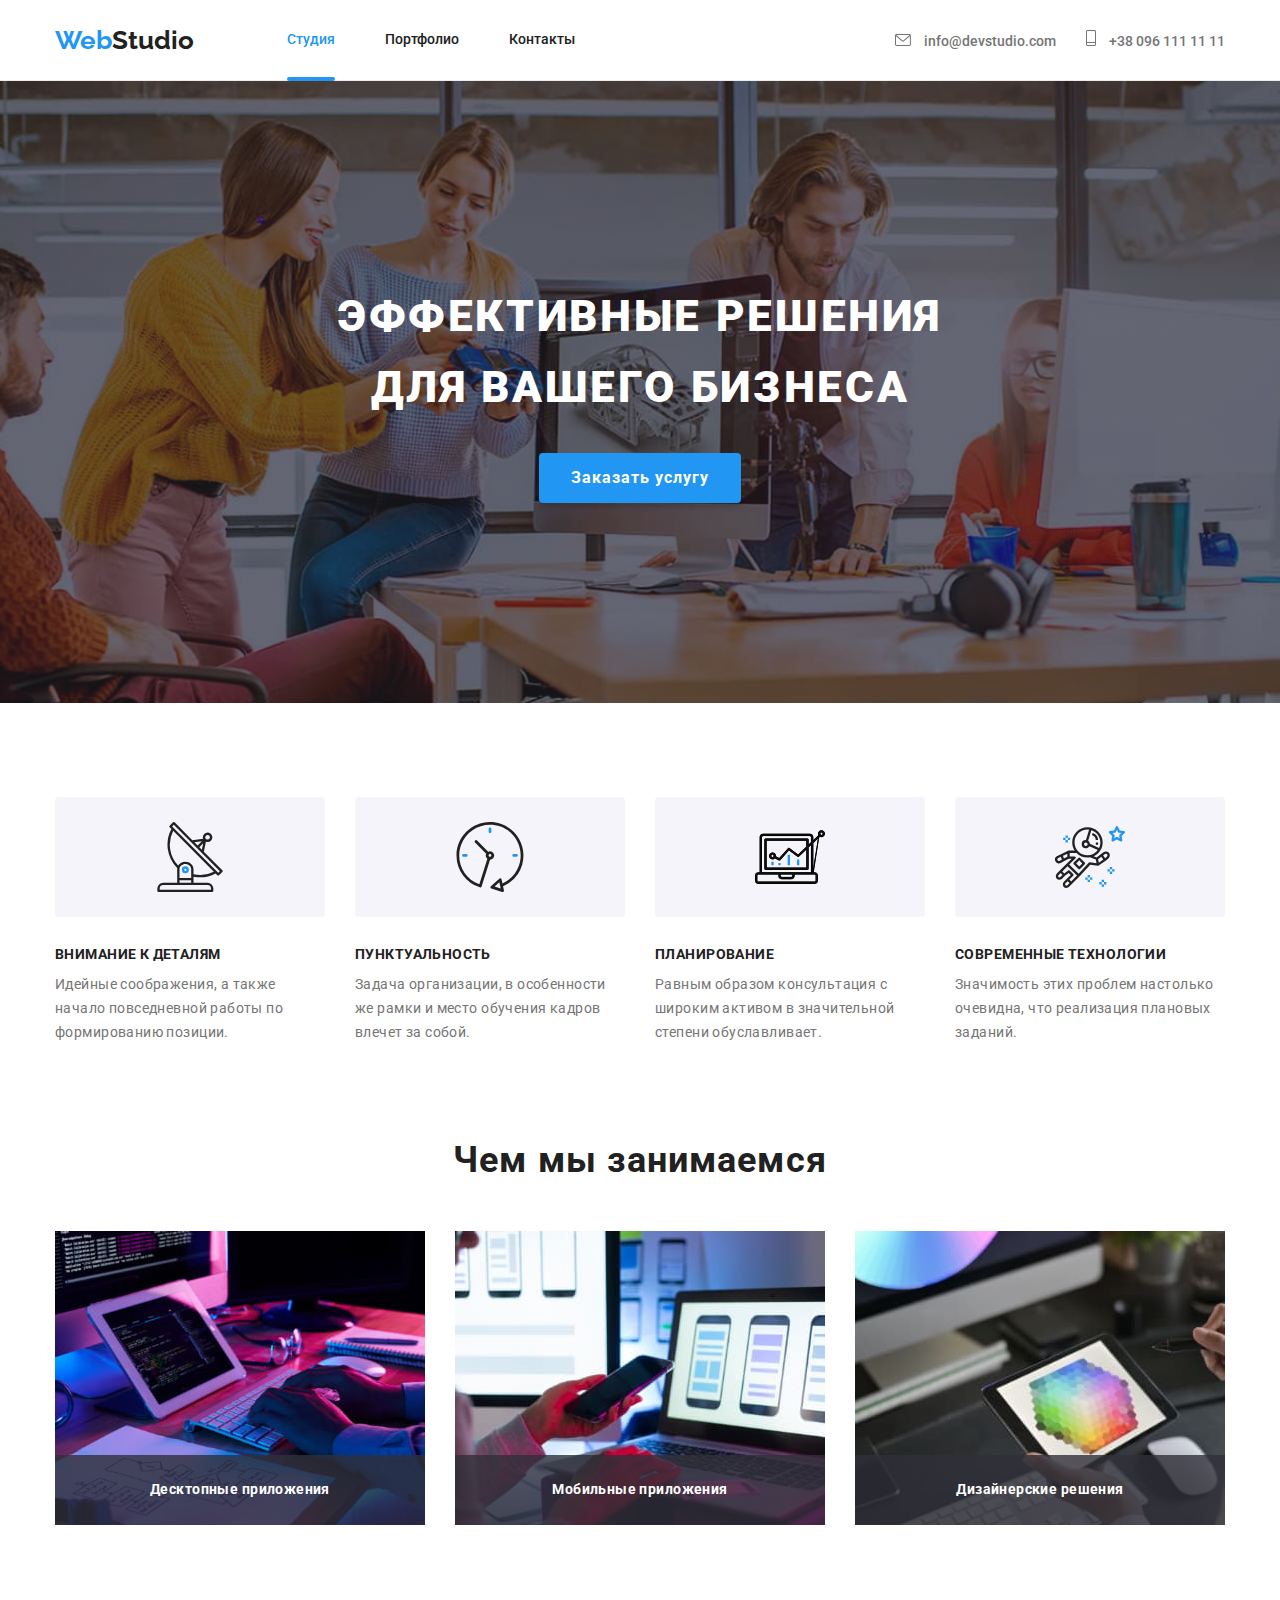
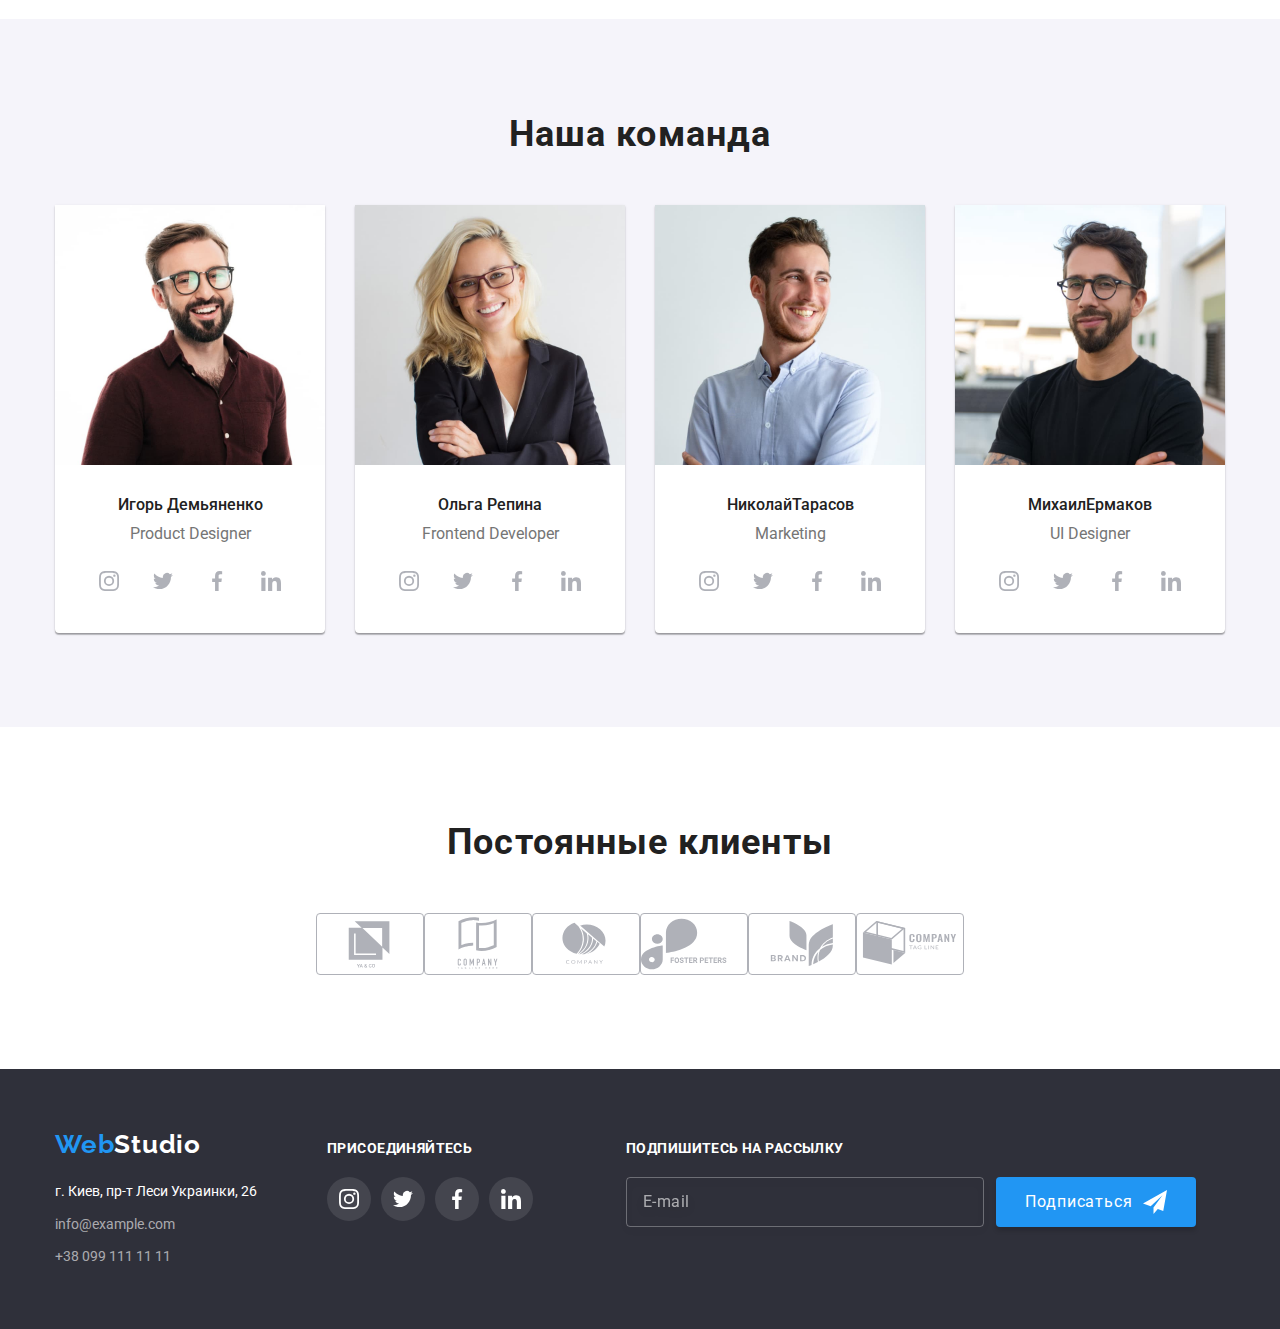
==== commit 5002deee: "секция постоянных клиентов" ====
--- a/index.html
+++ b/index.html
@@ -264,13 +264,21 @@
             <li class="employee__card">
               <picture>
                 <source
-                    srcset="./images/igor-demianenko-1x.jpg 1x, ./images/igor-demianenko-2x.jpg.jpg 2x"
+                    srcset="./images/igor-demianenko-1x.jpg 1x, ./images/igor-demianenko-2x.jpg 2x"
                     media="(min-width:1200px)"
+                  />
+                  <source
+                    srcset="./images/igor-demianenko-tablet-1x.jpg 1x, ./images/igor-demianenko-tablet-2x.jpg 2x"
+                    media="(min-width:768px)"
+                  />
+                  <source
+                    srcset="./images/igor-demianenko-mobile-1x.jpg 1x, ./images/igor-demianenko-mobile-2x.jpg 2x"
+                    media="(min-width:320px)"
                   />
                 <img src="./images/igor-demianenko-1x.jpg" alt="Игорь Демьяненко" />
               </picture>
               
-            <div class="employee__card-text">
+            <div class="employee__card-content">
               <h3 class="employee__name">Игорь Демьяненко</h3>
               <p class="employee__profession">Product Designer</p>
 
@@ -308,10 +316,25 @@
             </li>
 
             <li class="employee__card">
-              <img src="./images/olgarepina.jpg" alt="Ольга Репина" />
-              <h3 class="employee__name">Ольга Репина</h3>
-              <p class="employee__profession">Frontend Developer</p>
-              <div>
+              <picture>
+                <source
+                    srcset="./images/olgarepina.jpg 1x, ./images/olgarepina-desk-2x.jpg 2x"
+                    media="(min-width:1200px)"
+                  />
+                  <source
+                    srcset="./images/olgarepina-tablet-1x.jpg 1x, ./images/olgarepina-tablet-2x.jpg 2x"
+                    media="(min-width:768px)"
+                  />
+                  <source
+                    srcset="./images/olgarepina-mobile-1x.jpg 1x, ./images/olgarepina-mobile-2x.jpg 2x"
+                    media="(min-width:320px)"
+                  />
+                <img src="./images/olgarepina.jpg" alt="Ольга Репина" />
+              </picture>
+              
+              <div class="employee__card-content">
+                <h3 class="employee__name">Ольга Репина</h3>
+                <p class="employee__profession">Frontend Developer</p>
                 <ul class="list network">
                   <li class="network__list">
                     <a class="network__link" href="/">
@@ -345,8 +368,23 @@
               </div>
             </li>
             <li class="employee__card">
-              <img src="./images/nikolaitarasov.jpg" alt="НиколайТарасов" />
-              <h3 class="employee__name">НиколайТарасов</h3>
+              <picture>
+                <source
+                    srcset="./images/nikolaitarasov.jpg 1x, ./images/nikolaitarasov-desk-2x.jpg 2x"
+                    media="(min-width:1200px)"
+                  />
+                  <source
+                    srcset="./images/nikolaitarasov-tablet-1x.jpg 1x, ./images/nikolaitarasov-tablet-2x.jpg 2x"
+                    media="(min-width:768px)"
+                  />
+                  <source
+                    srcset="./images/nikolaitarasov-mobile-1x.jpg 1x, ./images/nikolaitarasov-mobile-2x.jpg 2x"
+                    media="(min-width:320px)"
+                  />
+                <img src="./images/nikolaitarasov.jpg" alt="НиколайТарасов" />
+              </picture>
+              <div class="employee__card-content">
+                <h3 class="employee__name">НиколайТарасов</h3>
               <p class="employee__profession">Marketing</p>
               <div>
                 <ul class="list network">
@@ -380,12 +418,30 @@
                   </li>
                 </ul>
               </div>
+              
+              </div>
             </li>
             <li class="employee__card">
-              <img src="./images/mihailermakov.jpg" alt="МихаилЕрмаков" />
-              <h3 class="employee__name">МихаилЕрмаков</h3>
+              <picture>
+                <source
+                    srcset="./images/mihailermakov.jpg 1x, ./images/mihailermakov-desk-2x.jpg 2x"
+                    media="(min-width:1200px)"
+                  />
+                  <source
+                    srcset="./images/mihailermakov-tablet-1x.jpg 1x, ./images/mihailermakov-tablet-2x.jpg 2x"
+                    media="(min-width:768px)"
+                  />
+                  <source
+                    srcset="./images/mihailermakov-mobile-1x.jpg 1x, ./images/mihailermakov-mobile-2x.jpg 2x"
+                    media="(min-width:320px)"
+                  />
+                <img src="./images/mihailermakov.jpg" alt="МихаилЕрмаков" />
+              </picture>
+              
+              
+              <div class="employee__card-content">
+                <h3 class="employee__name">МихаилЕрмаков</h3>
               <p class="employee__profession">UI Designer</p>
-              <div>
                 <ul class="list network">
                   <li class="network__list">
                     <a class="network__link" href="/">
@@ -422,46 +478,46 @@
         </div>
       </section>
       <!--постоянные клиенты-->
-      <section class="section">
+      <section class="clients-section section">
         <div>
           <h2 class="title-two">Постоянные клиенты</h2>
           <ul class="clients list">
-            <li>
+            <li class="clients__item">
               <a class="clients__link" href="/">
                 <svg class="clients__icon" width="106px" height="60px">
                   <use href="./images/icons.svg#icon-client1"></use>
                 </svg>
               </a>
             </li>
-            <li>
+            <li class="clients__item">
               <a class="clients__link" href="/">
                 <svg class="clients__icon" width="106px" height="60px">
                   <use href="./images/icons.svg#icon-client2"></use>
                 </svg>
               </a>
             </li>
-            <li>
+            <li class="clients__item">
               <a class="clients__link" href="/">
                 <svg class="clients__icon" width="106px" height="60px">
                   <use href="./images/icons.svg#icon-client3"></use>
                 </svg>
               </a>
             </li>
-            <li>
+            <li class="clients__item">
               <a class="clients__link" href="/">
                 <svg class="clients__icon" width="106px" height="60px">
                   <use href="./images/icons.svg#icon-client4"></use>
                 </svg>
               </a>
             </li>
-            <li>
+            <li class="clients__item">
               <a class="clients__link" href="/">
                 <svg class="clients__icon" width="106px" height="60px">
                   <use href="./images/icons.svg#icon-client5"></use>
                 </svg>
               </a>
             </li>
-            <li>
+            <li class="clients__item">
               <a class="clients__link" href="/">
                 <svg class="clients__icon" width="106px" height="60px">
                   <use href="./images/icons.svg#icon-client6"></use>
--- a/css/main.min.css
+++ b/css/main.min.css
@@ -1,2 +1,2 @@
-:root{--primary-text-color: #757575 ;--tittle-text-color: #212121;--accent-color:#2196F3;--white-color:#ffffff;--background-grey: #2F303A;--background-light-grey: #F5F4FA;--card-set-gap: 30px;--icon-color: #AFB1B8}img{display:block;max-width:100%;height:auto}h1,h2,h3,h4,h5,h6,p,ul{margin-top:0;margin-bottom:0}body{background-color:var(--white-color);color:var(--primary-text-color);font-family:roboto, sans-serif}.list{padding:0;margin:0;list-style:none}.container{width:100%;padding-left:15px;padding-right:15px;margin:0 auto}@media screen and (max-width: 479px){.container{min-width:320px;max-width:479px}}@media screen and (min-width: 480px){.container{width:480px}}@media screen and (min-width: 768px){.container{width:768px}}@media screen and (min-width: 1200px){.container{width:1200px}}.section{padding-top:60px;padding-bottom:60px}@media screen and (min-width: 1200px){.section{padding-top:94px;padding-bottom:94px}}.section.no-padding{padding-top:0;padding-bottom:0}.header__nav{display:none}@media screen and (min-width: 768px){.header__nav{display:-webkit-box;display:-ms-flexbox;display:flex;-webkit-box-align:center;-ms-flex-align:center;align-items:center}}.header{border-bottom:1px solid #ECECEC}.header__container{display:-webkit-box;display:-ms-flexbox;display:flex;-webkit-box-align:center;-ms-flex-align:center;align-items:center;height:60px}@media screen and (min-width: 768px){.header__container{height:80px;display:-webkit-box;display:-ms-flexbox;display:flex;-webkit-box-align:center;-ms-flex-align:center;align-items:center;-webkit-box-pack:center;-ms-flex-pack:center;justify-content:center}}.header__logo{color:var(--tittle-text-color);text-decoration:none;font-family:Raleway;font-weight:bold;font-size:26px;line-height:1.19;margin-right:93px}.header__logo-1{color:var(--accent-color)}.site-nav{display:-webkit-box;display:-ms-flexbox;display:flex}.site-nav__items:not(:last-child){margin-right:50px}.current{color:var(--accent-color)}@media screen and (min-width: 768px){.current::after{content:'';position:absolute;bottom:-1px;display:block;width:100%;height:4px;border-radius:2px;background-color:var(--accent-color)}}.call__emeil-icon{width:14px;height:10px;margin-right:8px;fill:currentColor}@media screen and (min-width: 1200px){.call__emeil-icon{width:16px;height:12px;margin-right:10px}}.call__tel-icon{width:10px;height:14px;margin-right:8px;fill:currentColor}@media screen and (min-width: 1200px){.call__tel-icon{width:10px;height:16px;margin-right:10px}}.site-nav__link{display:block;padding-top:32px;padding-bottom:32px;color:var(--tittle-text-color);font-weight:500;font-size:14px;line-height:1.14;text-decoration:none;position:relative;-webkit-transition:color 250ms cubic-bezier(0.4, 0, 0.2, 1);transition:color 250ms cubic-bezier(0.4, 0, 0.2, 1)}.site-nav__link:hover,.site-nav__link:focus{color:var(--accent-color)}.site-nav__link.current{color:var(--accent-color)}.call{display:none;margin-left:auto}@media screen and (min-width: 768px){.call{display:block}}@media screen and (min-width: 1200px){.call{display:-webkit-box;display:-ms-flexbox;display:flex;padding-bottom:32px;padding-top:32px;-webkit-box-align:baseline;-ms-flex-align:baseline;align-items:baseline}}@media screen and (min-width: 768px){.call__items:not(:last-child){margin-bottom:10px}}@media screen and (min-width: 1200px){.call__items:not(:last-child){margin-right:30px;margin-bottom:0}}.call__link{color:var(--primary-text-color);font-weight:500;font-size:14px;line-height:1.14px;text-decoration:none;-webkit-transition:color 250ms cubic-bezier(0.4, 0, 0.2, 1);transition:color 250ms cubic-bezier(0.4, 0, 0.2, 1)}.call__link:hover,.call__link:focus{color:var(--accent-color)}.menu-open-btn{display:-webkit-inline-box;display:-ms-inline-flexbox;display:inline-flex;font-size:100%;width:40px;height:40px;margin-left:auto;border:none;background-color:#FFFFFF;cursor:pointer;-webkit-box-align:center;-ms-flex-align:center;align-items:center;-webkit-box-pack:center;-ms-flex-pack:center;justify-content:center;z-index:3;-webkit-transition:fill 250ms cubic-bezier(0.4, 0, 0.2, 1);transition:fill 250ms cubic-bezier(0.4, 0, 0.2, 1)}@media screen and (min-width: 768px){.menu-open-btn{display:none}}.menu-open-btn .menu-icon__close{display:block}.menu-open-btn .menu-icon__open{display:none}.menu-open-btn.is-open .menu-icon__close{display:none}.menu-open-btn.is-open .menu-icon__open{display:block}.menu-open-btn:hover,.menu-open-btn:focus{fill:var(--accent-color)}.menu-open-btn__icon{color:var(--accent-color);-webkit-transition:color 250ms cubic-bezier(0.4, 0, 0.2, 1);transition:color 250ms cubic-bezier(0.4, 0, 0.2, 1)}.menu-open-btn__icon:hover,.menu-open-btn__icon:focus{color:var(--accent-color)}.container-menu{display:none;position:absolute;top:0;left:0;width:100%;height:100%;background-color:var(--white-color);padding:48px 40px;text-align:center;font-size:20px;-webkit-transition:250ms cubic-bezier(0.4, 0, 0.2, 1),visibility cubic-bezier(0.4, 0, 0.2, 1);transition:250ms cubic-bezier(0.4, 0, 0.2, 1),visibility cubic-bezier(0.4, 0, 0.2, 1)}.container-menu.is-open{height:100%;display:-webkit-box;display:-ms-flexbox;display:flex;-webkit-box-orient:vertical;-webkit-box-direction:normal;-ms-flex-direction:column;flex-direction:column;-webkit-box-pack:justify;-ms-flex-pack:justify;justify-content:space-between}.container-menu_item:not(:last-child){margin-bottom:32px}.container-menu_link{text-align:left;display:block;text-decoration:none;font-family:Roboto;color:var(--tittle-text-color);font-size:40px;font-weight:500;line-height:1.17;letter-spacing:0.02em;-webkit-transition-property:color;transition-property:color;-webkit-transition-duration:250ms;transition-duration:250ms;-webkit-transition-timing-function:cubic-bezier(0.4, 0, 0.2, 1);transition-timing-function:cubic-bezier(0.4, 0, 0.2, 1)}.container-menu_link:hover,.container-menu_link:focus{color:var(--accent-color)}.container-menu_bottom{text-align:left}.container-menu_tel{font-family:Roboto;font-style:normal;font-weight:500;font-size:34px;line-height:1.18;margin-bottom:32px;letter-spacing:0.02em;color:var(--accent-color)}.container-menu_mail{font-family:Roboto;font-style:normal;font-weight:500;font-size:24px;line-height:1.17;letter-spacing:0.02em;margin-bottom:64px;color:var(--primary-text-color)}.menu-social-list{display:-webkit-box;display:-ms-flexbox;display:flex;-webkit-box-align:center;-ms-flex-align:center;align-items:center;-ms-flex-wrap:wrap;flex-wrap:wrap}.menu-social-list__item:not(:last-child){margin-right:10px;padding-right:10px;border-right:1px solid rgba(33,33,33,0.2)}.menu-social-list__link{text-decoration:none;font-family:Roboto;font-style:normal;font-weight:500;font-size:18px;line-height:1.22;letter-spacing:0.02em;color:var(--accent-color)}.hero{padding-top:118px;padding-bottom:118px;background-color:var(--background-grey);text-align:center;background-repeat:no-repeat;background-size:cover;background-position:center;margin-left:auto;margin-right:auto;background-image:-webkit-gradient(linear, left top, left bottom, from(rgba(47,48,58,0.4)), to(rgba(47,48,58,0.4))),url("../images/header-img-1x.jpg");background-image:linear-gradient(rgba(47,48,58,0.4), rgba(47,48,58,0.4)),url("../images/header-img-1x.jpg")}@media (min-device-pixel-ratio: 2), (-webkit-min-device-pixel-ratio: 2), (min-resolution: 192dpi), (min-resolution: 2dppx){.hero{background-image:-webkit-gradient(linear, left top, left bottom, from(rgba(47,48,58,0.4)), to(rgba(47,48,58,0.4))),url("../images/header-img-2x.jpg");background-image:linear-gradient(rgba(47,48,58,0.4), rgba(47,48,58,0.4)),url("../images/header-img-2x.jpg")}}@media screen and (min-width: 768px){.hero{background-image:-webkit-gradient(linear, left top, left bottom, from(rgba(47,48,58,0.4)), to(rgba(47,48,58,0.4))),url("../images/header-tab-1x.jpg");background-image:linear-gradient(rgba(47,48,58,0.4), rgba(47,48,58,0.4)),url("../images/header-tab-1x.jpg")}}@media screen and (min-width: 768px) and (min-device-pixel-ratio: 2), screen and (min-width: 768px) and (-webkit-min-device-pixel-ratio: 2), screen and (min-width: 768px) and (min-resolution: 192dpi), screen and (min-width: 768px) and (min-resolution: 2dppx){.hero{background-image:-webkit-gradient(linear, left top, left bottom, from(rgba(47,48,58,0.4)), to(rgba(47,48,58,0.4))),url("../images/header-tab-2x.jpg");background-image:linear-gradient(rgba(47,48,58,0.4), rgba(47,48,58,0.4)),url("../images/header-tab-2x.jpg")}}@media screen and (min-width: 1200px){.hero{padding-top:200px;padding-bottom:200px;max-width:1600px;background-image:-webkit-gradient(linear, left top, right top, from(rgba(47,48,58,0.4)), to(rgba(47,48,58,0.4))),url("../images/img-hero.jpg");background-image:linear-gradient(to right, rgba(47,48,58,0.4), rgba(47,48,58,0.4)),url("../images/img-hero.jpg")}}@media screen and (min-width: 1200px) and (min-device-pixel-ratio: 2), screen and (min-width: 1200px) and (-webkit-min-device-pixel-ratio: 2), screen and (min-width: 1200px) and (min-resolution: 192dpi), screen and (min-width: 1200px) and (min-resolution: 2dppx){.hero{background-image:-webkit-gradient(linear, left top, left bottom, from(rgba(47,48,58,0.4)), to(rgba(47,48,58,0.4))),url("../images/img-hero-2x.jpg");background-image:linear-gradient(rgba(47,48,58,0.4), rgba(47,48,58,0.4)),url("../images/img-hero-2x.jpg")}}.hero__title{font-size:26px;font-weight:900;line-height:1.36;letter-spacing:0.06em;text-transform:uppercase;color:var(--white-color);margin-bottom:var(--card-set-gap);max-width:360px;margin-left:auto;margin-right:auto}@media screen and (min-width: 1200px){.hero__title{font-size:44px;line-height:1.61;max-width:696px}}.hero__btn{min-width:200px;min-height:50px;padding:10px 32px;font-weight:bold;font-size:16px;line-height:1.88;-webkit-box-align:center;-ms-flex-align:center;align-items:center;text-align:center;cursor:pointer;letter-spacing:0.06em;border-radius:4px;border:transparent;-webkit-box-shadow:0px 4px 4px rgba(0,0,0,0.15);box-shadow:0px 4px 4px rgba(0,0,0,0.15);background-color:var(--accent-color);color:var(--white-color);-webkit-transition:background-color 250ms cubic-bezier(0.4, 0, 0.2, 1);transition:background-color 250ms cubic-bezier(0.4, 0, 0.2, 1)}.hero__btnhover,.hero__btnfocus{background-color:#188ce8}.hidden-header{display:none}.benefits{margin-bottom:-30px}@media screen and (min-width: 768px){.benefits{display:-webkit-box;display:-ms-flexbox;display:flex;-ms-flex-wrap:wrap;flex-wrap:wrap;margin-left:-30px}}@media screen and (min-width: 1200px){.benefits{display:-webkit-box;display:-ms-flexbox;display:flex;margin-left:-30px}}.benefits__border{display:-webkit-box;display:-ms-flexbox;display:flex;-webkit-box-pack:center;-ms-flex-pack:center;justify-content:center;-webkit-box-align:center;-ms-flex-align:center;align-items:center;border-radius:4px;background-color:var(--background-light-grey);margin-bottom:30px;height:120px}.benefits__icon{display:-webkit-box;display:-ms-flexbox;display:flex;-webkit-box-align:center;-ms-flex-align:center;align-items:center;width:70px;height:70px}.benefits__card{margin-bottom:30px}@media screen and (min-width: 768px){.benefits__card{width:calc(100% / 2 - 30px);margin-left:30px}}@media screen and (min-width: 1200px){.benefits__card{width:calc(100% / 4 - 30px);margin-left:30px}}.benefits__text{font-size:14px;line-height:1.71;letter-spacing:0.03em}.benefits__title{text-align:center;text-transform:uppercase;margin-bottom:10px;font-weight:bold;font-size:14px;line-height:1.14;letter-spacing:0.03em;color:var(--tittle-text-color)}@media screen and (min-width: 768px){.benefits__title{text-align:start}}.works{display:none;padding-top:0}@media screen and (min-width: 1200px){.works{display:block}}.title-two{font-weight:bold;font-size:36px;line-height:1.17;text-align:center;color:var(--tittle-text-color);letter-spacing:0.03em;margin-bottom:50px}.works-examples{display:-webkit-box;display:-ms-flexbox;display:flex}.works-examples__item:not(:first-child){margin-left:var(--card-set-gap)}.works-examples__bkg{position:relative}.works-examples__bkg>.works-examples__text{position:absolute;left:0;bottom:0;width:100%;height:70px;display:-webkit-box;display:-ms-flexbox;display:flex;-webkit-box-pack:center;-ms-flex-pack:center;justify-content:center;-webkit-box-align:center;-ms-flex-align:center;align-items:center;background-color:rgba(47,48,58,0.8);font-family:Roboto;font-style:normal;font-weight:bold;font-size:14px;color:#fff;line-height:0.875;letter-spacing:0.03em}.employee{background-color:var(--background-light-grey)}.employee__list{margin-bottom:-30px}@media screen and (min-width: 768px){.employee__list{display:-webkit-box;display:-ms-flexbox;display:flex;-ms-flex-wrap:wrap;flex-wrap:wrap;margin-left:-30px}}@media screen and (min-width: 1200px){.employee__list{display:-webkit-box;display:-ms-flexbox;display:flex;-ms-flex-wrap:wrap;flex-wrap:wrap;margin-left:-30px}}.employee__name{font-weight:500;font-size:16px;line-height:1.19;color:var(--tittle-text-color);margin-top:var(--card-set-gap);margin-bottom:10px}.employee__profession{font-size:16px;line-height:1.19;margin-bottom:16px}.employee__card{margin-bottom:30px}@media screen and (min-width: 768px){.employee__card{width:calc(100% / 2 - 30px);margin-left:30px}}@media screen and (min-width: 1200px){.employee__card{width:calc(100% / 4 - 30px);margin-left:30px}.employee__card:not(:first-child){margin-left:var(--card-set-gap)}}.network{display:-webkit-box;display:-ms-flexbox;display:flex;-webkit-box-pack:center;-ms-flex-pack:center;justify-content:center;margin-bottom:var(--card-set-gap)}.network__link{color:var(--icon-color);display:-webkit-box;display:-ms-flexbox;display:flex;width:44px;height:44px;border-radius:50%;-webkit-box-pack:center;-ms-flex-pack:center;justify-content:center;-webkit-box-align:center;-ms-flex-align:center;align-items:center;-webkit-transition:color 250ms cubic-bezier(0.4, 0, 0.2, 1),background-color 250ms cubic-bezier(0.4, 0, 0.2, 1);transition:color 250ms cubic-bezier(0.4, 0, 0.2, 1),background-color 250ms cubic-bezier(0.4, 0, 0.2, 1)}.network__link:hover,.network__link:focus{color:var(--white-color);background-color:var(--accent-color)}.network__list:not(:first-child){margin-left:10px}.network__icon{fill:currentColor}.clients{display:-webkit-box;display:-ms-flexbox;display:flex;-webkit-box-pack:center;-ms-flex-pack:center;justify-content:center}.clients li:not(:first-child){margin-left:30px}.clients__icon{fill:currentColor}.clients__link{display:-webkit-box;display:-ms-flexbox;display:flex;width:170px;height:92px;-webkit-box-pack:center;-ms-flex-pack:center;justify-content:center;-webkit-box-align:center;-ms-flex-align:center;align-items:center;border:1px solid var(--icon-color);border-radius:4px;color:var(--icon-color);-webkit-transition:color 250ms cubic-bezier(0.4, 0, 0.2, 1),border 250ms cubic-bezier(0.4, 0, 0.2, 1);transition:color 250ms cubic-bezier(0.4, 0, 0.2, 1),border 250ms cubic-bezier(0.4, 0, 0.2, 1)}.clients__link:hover,.clients__link:focus{color:var(--accent-color);border-color:var(--accent-color)}.footer{background-color:var(--background-grey);padding-top:60px;padding-bottom:60px}.footer__container{display:-webkit-box;display:-ms-flexbox;display:flex;-webkit-box-pack:start;-ms-flex-pack:start;justify-content:flex-start;-webkit-box-align:baseline;-ms-flex-align:baseline;align-items:baseline}.footer__logo{font-family:Raleway;font-style:normal;font-weight:bold;font-size:26px;line-height:1.19;color:var(--white-color);letter-spacing:0.03em;text-decoration:none;margin-bottom:20px;display:block}.footer__logo-web{color:var(--accent-color)}.address li:not(:last-child){margin-bottom:9px}.address__link-physical{text-decoration:none;font-style:normal;font-size:14px;line-height:1.7;color:var(--white-color);margin-top:20px;-webkit-transition:color 250ms cubic-bezier(0.4, 0, 0.2, 1);transition:color 250ms cubic-bezier(0.4, 0, 0.2, 1)}.address__link-physical:hover,.address__link-physical:focus{color:var(--accent-color)}.address__link{text-decoration:none;font-style:normal;font-size:14px;line-height:1.7;color:rgba(255,255,255,0.6);margin-bottom:60px;-webkit-transition:color 250ms cubic-bezier(0.4, 0, 0.2, 1);transition:color 250ms cubic-bezier(0.4, 0, 0.2, 1)}.address__link:hover,.address__link:focus{color:var(--accent-color)}.join{margin-left:70px}.footer__header{display:-webkit-box;display:-ms-flexbox;display:flex;font-family:Roboto;font-style:normal;font-weight:bold;font-size:14px;line-height:1.14;letter-spacing:0.03em;text-transform:uppercase;color:var(--white-color);margin-bottom:20px}.join__list{display:-webkit-box;display:-ms-flexbox;display:flex}.join__icon{fill:currentColor}.join__link{color:var(--white-color);display:-webkit-box;display:-ms-flexbox;display:flex;width:44px;height:44px;border-radius:50%;-webkit-box-pack:center;-ms-flex-pack:center;justify-content:center;-webkit-box-align:center;-ms-flex-align:center;align-items:center;background-color:rgba(255,255,255,0.1);-webkit-transition:background-color 250ms cubic-bezier(0.4, 0, 0.2, 1);transition:background-color 250ms cubic-bezier(0.4, 0, 0.2, 1)}.join__link:hover,.join__link:focus{background-color:var(--accent-color)}.join__item:not(:first-child){margin-left:10px}.subscription__form{display:-webkit-box;display:-ms-flexbox;display:flex;-webkit-box-align:center;-ms-flex-align:center;align-items:center}.subscription{margin-left:93px}.subscription__input{width:358px;height:50px;border:1px solid rgba(255,255,255,0.3);-webkit-box-sizing:border-box;box-sizing:border-box;-webkit-filter:drop-shadow(0px 4px 4px rgba(0,0,0,0.15));filter:drop-shadow(0px 4px 4px rgba(0,0,0,0.15));border-radius:4px;background-color:inherit;padding-left:16px;cursor:pointer;font-size:16px;line-height:1.25px;letter-spacing:0.03em;color:rgba(255,255,255,0.6)}.subscription__input::-webkit-input-placeholder{font-size:16px;line-height:1.25;display:-webkit-box;display:flex;-webkit-box-align:center;align-items:center;letter-spacing:0.03em;color:rgba(255,255,255,0.6)}.subscription__input:-ms-input-placeholder{font-size:16px;line-height:1.25;display:-ms-flexbox;display:flex;-ms-flex-align:center;align-items:center;letter-spacing:0.03em;color:rgba(255,255,255,0.6)}.subscription__input::-ms-input-placeholder{font-size:16px;line-height:1.25;display:-ms-flexbox;display:flex;-ms-flex-align:center;align-items:center;letter-spacing:0.03em;color:rgba(255,255,255,0.6)}.subscription__input::placeholder{font-size:16px;line-height:1.25;display:-webkit-box;display:-ms-flexbox;display:flex;-webkit-box-align:center;-ms-flex-align:center;align-items:center;letter-spacing:0.03em;color:rgba(255,255,255,0.6)}.subscription__btn{width:200px;height:50px;background:#2196F3;border:none;-webkit-box-shadow:0px 4px 4px rgba(0,0,0,0.15);box-shadow:0px 4px 4px rgba(0,0,0,0.15);border-radius:4px;display:-webkit-box;display:-ms-flexbox;display:flex;-webkit-box-align:center;-ms-flex-align:center;align-items:center;-webkit-box-pack:center;-ms-flex-pack:center;justify-content:center;margin-left:12px;-webkit-transition:background-color 250ms cubic-bezier(0.4, 0, 0.2, 1);transition:background-color 250ms cubic-bezier(0.4, 0, 0.2, 1)}.subscription__btn:hover,.subscription__btn:focus{background-color:#188ce8}.subscription__btn-text{font-size:16px;line-height:1.875;letter-spacing:0.06em;color:#FFFFFF}.icon-send{fill:var(--white-color);margin-left:10px}.filter{text-align:center;display:-webkit-box;display:-ms-flexbox;display:flex;-webkit-box-pack:center;-ms-flex-pack:center;justify-content:center;margin-bottom:50px}.filter li:nth-child(1n+2){margin-left:8px}.filter__link{font-style:normal;font-weight:500;font-size:16px;line-height:26px;border-radius:4px;padding:6px 22px;border:none;cursor:pointer;text-align:center;letter-spacing:0.03em;color:var(--tittle-text-color);background:#F5F4FA;-webkit-transition:color 250ms cubic-bezier(0.4, 0, 0.2, 1),background-color 250ms cubic-bezier(0.4, 0, 0.2, 1),-webkit-box-shadow 250ms cubic-bezier(0.4, 0, 0.2, 1);transition:color 250ms cubic-bezier(0.4, 0, 0.2, 1),background-color 250ms cubic-bezier(0.4, 0, 0.2, 1),-webkit-box-shadow 250ms cubic-bezier(0.4, 0, 0.2, 1);transition:color 250ms cubic-bezier(0.4, 0, 0.2, 1),background-color 250ms cubic-bezier(0.4, 0, 0.2, 1),box-shadow 250ms cubic-bezier(0.4, 0, 0.2, 1);transition:color 250ms cubic-bezier(0.4, 0, 0.2, 1),background-color 250ms cubic-bezier(0.4, 0, 0.2, 1),box-shadow 250ms cubic-bezier(0.4, 0, 0.2, 1),-webkit-box-shadow 250ms cubic-bezier(0.4, 0, 0.2, 1)}.filter__link:hover,.filter__link:focus{background-color:var(--accent-color);color:var(--white-color);-webkit-box-shadow:0px 3px 1px rgba(0,0,0,0.1),0px 1px 2px rgba(0,0,0,0.08),0px 2px 2px rgba(0,0,0,0.12);box-shadow:0px 3px 1px rgba(0,0,0,0.1),0px 1px 2px rgba(0,0,0,0.08),0px 2px 2px rgba(0,0,0,0.12)}.galery__link{text-decoration:none;padding:0;margin:0;display:block;-webkit-transition:-webkit-box-shadow 250ms cubic-bezier(0.4, 0, 0.2, 1);transition:-webkit-box-shadow 250ms cubic-bezier(0.4, 0, 0.2, 1);transition:box-shadow 250ms cubic-bezier(0.4, 0, 0.2, 1);transition:box-shadow 250ms cubic-bezier(0.4, 0, 0.2, 1), -webkit-box-shadow 250ms cubic-bezier(0.4, 0, 0.2, 1)}.galery__link:hover,.galery__link:focus{-webkit-box-shadow:0px 1px 1px rgba(0,0,0,0.12),0px 4px 4px rgba(0,0,0,0.06),1px 4px 6px rgba(0,0,0,0.16);box-shadow:0px 1px 1px rgba(0,0,0,0.12),0px 4px 4px rgba(0,0,0,0.06),1px 4px 6px rgba(0,0,0,0.16)}.galery{padding:0;margin:0;list-style:none;display:-webkit-box;display:-ms-flexbox;display:flex;-ms-flex-wrap:wrap;flex-wrap:wrap;margin-left:calc(-1 * var(--card-set-gap));margin-top:calc(-1 * var(--card-set-gap))}.galery-frame__title{font-size:18px;line-height:2;letter-spacing:0.06em;margin-bottom:4px;color:var(--tittle-text-color)}.galery-frame__text{font-size:16px;line-height:1.88;letter-spacing:0.03em;color:var(--primary-text-color)}.galery-frame{border:1px solid #EEEEEE;border-top:none;padding:20px 24px}.galery__list{-ms-flex-preferred-size:calc(100%/3 - var(--card-set-gap));flex-basis:calc(100%/3 - var(--card-set-gap));margin-left:var(--card-set-gap);margin-top:var(--card-set-gap)}.galery__image{position:relative;overflow:hidden}.galery__text{position:absolute;top:0;left:0;width:100%;height:100%;padding:63px 24px;font-size:18px;line-height:1.5;letter-spacing:0.03em;background:rgba(33,150,243,0.9);color:var(--white-color);-webkit-transform:translateY(100%);transform:translateY(100%);-webkit-transition-property:-webkit-transform;transition-property:-webkit-transform;transition-property:transform;transition-property:transform, -webkit-transform;-webkit-transition-duration:250ms;transition-duration:250ms;-webkit-transition-timing-function:cubic-bezier(0.4, 0, 0.2, 1);transition-timing-function:cubic-bezier(0.4, 0, 0.2, 1)}.galery__link:hover .galery__text,.galery__link:focus .galery__text{-webkit-transform:translateY(0);transform:translateY(0)}.backdrop{position:fixed;top:0;left:0;width:100%;height:100%;background-color:rgba(0,0,0,0.2)}.backdrop.is-hidden{opacity:0;pointer-events:none;visibility:visible}.backdrop.is-hidden .modal{-webkit-transform:translate(-50%, -50%) scaleY(0);transform:translate(-50%, -50%) scaleY(0)}.modal{position:absolute;top:50%;left:50%;-webkit-transform:translate(-50%, -50%);transform:translate(-50%, -50%);min-width:528px;min-height:581px;border-radius:4px;padding:40px;-webkit-transition-property:-webkit-transform;transition-property:-webkit-transform;transition-property:transform;transition-property:transform, -webkit-transform;-webkit-transition-duration:250ms;transition-duration:250ms;-webkit-transition-timing-function:cubic-bezier(0.4, 0, 0.2, 1);transition-timing-function:cubic-bezier(0.4, 0, 0.2, 1);background-color:var(--white-color);-webkit-box-shadow:0px 1px 3px rgba(0,0,0,0.12),0px 1px 1px rgba(0,0,0,0.14),0px 2px 1px rgba(0,0,0,0.2);box-shadow:0px 1px 3px rgba(0,0,0,0.12),0px 1px 1px rgba(0,0,0,0.14),0px 2px 1px rgba(0,0,0,0.2);display:-webkit-box;display:-ms-flexbox;display:flex;-webkit-box-orient:vertical;-webkit-box-direction:normal;-ms-flex-direction:column;flex-direction:column}.modal-close__btn{position:absolute;display:-webkit-box;display:-ms-flexbox;display:flex;-webkit-box-pack:center;-ms-flex-pack:center;justify-content:center;-webkit-box-align:center;-ms-flex-align:center;align-items:center;cursor:pointer;top:8px;right:8px;width:30px;height:30px;border-radius:50%;border:1px solid #0000001a;background-color:#ffffff;-webkit-transition:fill 250ms cubic-bezier(0.4, 0, 0.2, 1);transition:fill 250ms cubic-bezier(0.4, 0, 0.2, 1)}.modal-close__btn:hover,.modal-close__btn:focus{fill:var(--accent-color)}.modal__title{font-weight:bold;font-size:20px;line-height:1.15;text-align:center;letter-spacing:0.03em;color:#212121;margin-bottom:12px}.modal__form{margin-bottom:10px;display:-webkit-box;display:-ms-flexbox;display:flex;-webkit-box-orient:vertical;-webkit-box-direction:normal;-ms-flex-direction:column;flex-direction:column;font-size:12px;line-height:1.17;letter-spacing:0.01em;color:#757575;position:relative}.modal__form label{margin-bottom:4px}.modal__input{width:100%;height:40px;border:1px solid #21212133;display:block;border-radius:4px;padding-top:11px;padding-bottom:11px;padding-left:42px;padding-right:12px;cursor:pointer;-webkit-transition:border-color 250ms cubic-bezier(0.4, 0, 0.2, 1);transition:border-color 250ms cubic-bezier(0.4, 0, 0.2, 1)}.modal__input:focus{border-color:var(--accent-color);outline:var(--accent-color)}.modal__icon{position:absolute;display:block;top:50%;left:11px;fill:#212121;-webkit-transition:fill 250ms cubic-bezier(0.4, 0, 0.2, 1);transition:fill 250ms cubic-bezier(0.4, 0, 0.2, 1)}.modal__input:focus-within .modal__icon{fill:var(--accent-color)}.modal__textarea{font-size:12px;font-weight:400;line-height:1.17;letter-spacing:0.01em;text-align:left;width:100%;height:120px;padding:12px 16px;border:1px solid rgba(33,33,33,0.2);-webkit-box-sizing:border-box;box-sizing:border-box;border-radius:4px;resize:none;cursor:pointer;margin-bottom:10px;-webkit-transition:border-color 250ms cubic-bezier(0.4, 0, 0.2, 1);transition:border-color 250ms cubic-bezier(0.4, 0, 0.2, 1)}.modal__textarea::-webkit-input-placeholder{color:rgba(117,117,117,0.5)}.modal__textarea:-ms-input-placeholder{color:rgba(117,117,117,0.5)}.modal__textarea::-ms-input-placeholder{color:rgba(117,117,117,0.5)}.modal__textarea::placeholder{color:rgba(117,117,117,0.5)}.modal__textarea:focus{border-color:var(--accent-color);outline:var(--accent-color)}.check__input{position:absolute;-webkit-appearance:none;-moz-appearance:none;appearance:none}.check{display:-webkit-box;display:-ms-flexbox;display:flex;-webkit-box-orient:horizontal;-webkit-box-direction:normal;-ms-flex-direction:row;flex-direction:row;-webkit-box-align:center;-ms-flex-align:center;align-items:center;-webkit-box-pack:center;-ms-flex-pack:center;justify-content:center;font-size:14px;line-height:1.7;letter-spacing:0.03em;cursor:pointer}.check__agreement{-webkit-text-decoration-line:underline;text-decoration-line:underline;color:var(--accent-color)}.check__icon{width:16px;height:15px;margin-right:7px;border:2px solid #212121;border-radius:2px;display:-webkit-box;display:-ms-flexbox;display:flex;-webkit-box-pack:center;-ms-flex-pack:center;justify-content:center;-webkit-box-align:center;-ms-flex-align:center;align-items:center;-webkit-transition:border-color 250ms cubic-bezier(0.4, 0, 0.2, 1),background-color 250ms cubic-bezier(0.4, 0, 0.2, 1),fill 250ms cubic-bezier(0.4, 0, 0.2, 1);transition:border-color 250ms cubic-bezier(0.4, 0, 0.2, 1),background-color 250ms cubic-bezier(0.4, 0, 0.2, 1),fill 250ms cubic-bezier(0.4, 0, 0.2, 1)}.check__input:checked+.check__icon{border:transparent;background-color:var(--accent-color);fill:#ffffff}.check:focus-within>.check__icon{border-color:var(--accent-color)}.modal__btn{font-size:inherit;width:200px;height:50px;padding:10px 55px;margin-top:30px;background-color:var(--accent-color);color:#ffffff;-webkit-box-shadow:0px 4px 4px rgba(0,0,0,0.15);box-shadow:0px 4px 4px rgba(0,0,0,0.15);border-radius:4px;border:none;cursor:pointer;display:block;margin-right:auto;margin-left:auto;-webkit-transition:border-color 250ms cubic-bezier(0.4, 0, 0.2, 1);transition:border-color 250ms cubic-bezier(0.4, 0, 0.2, 1)}.modal__btn:hover,.modal__btn:focus{background-color:#188ce8}
+:root{--primary-text-color: #757575 ;--tittle-text-color: #212121;--accent-color:#2196F3;--white-color:#ffffff;--background-grey: #2F303A;--background-light-grey: #F5F4FA;--card-set-gap: 30px;--icon-color: #AFB1B8}img{display:block;max-width:100%;height:auto}h1,h2,h3,h4,h5,h6,p,ul{margin-top:0;margin-bottom:0}body{background-color:var(--white-color);color:var(--primary-text-color);font-family:roboto, sans-serif}.list{padding:0;margin:0;list-style:none}.container{width:100%;padding-left:15px;padding-right:15px;margin:0 auto}@media screen and (max-width: 479px){.container{min-width:320px;max-width:479px}}@media screen and (min-width: 480px){.container{width:480px}}@media screen and (min-width: 768px){.container{width:768px}}@media screen and (min-width: 1200px){.container{width:1200px}}.section{padding-top:60px;padding-bottom:60px}@media screen and (min-width: 1200px){.section{padding-top:94px;padding-bottom:94px}}.section.no-padding{padding-top:0;padding-bottom:0}.header__nav{display:none}@media screen and (min-width: 768px){.header__nav{display:-webkit-box;display:-ms-flexbox;display:flex;-webkit-box-align:center;-ms-flex-align:center;align-items:center}}.header{border-bottom:1px solid #ECECEC}.header__container{display:-webkit-box;display:-ms-flexbox;display:flex;-webkit-box-align:center;-ms-flex-align:center;align-items:center;height:60px}@media screen and (min-width: 768px){.header__container{height:80px;display:-webkit-box;display:-ms-flexbox;display:flex;-webkit-box-align:center;-ms-flex-align:center;align-items:center;-webkit-box-pack:center;-ms-flex-pack:center;justify-content:center}}.header__logo{color:var(--tittle-text-color);text-decoration:none;font-family:Raleway;font-weight:bold;font-size:26px;line-height:1.19;margin-right:93px}.header__logo-1{color:var(--accent-color)}.site-nav{display:-webkit-box;display:-ms-flexbox;display:flex}.site-nav__items:not(:last-child){margin-right:50px}.current{color:var(--accent-color)}@media screen and (min-width: 768px){.current::after{content:'';position:absolute;bottom:-1px;display:block;width:100%;height:4px;border-radius:2px;background-color:var(--accent-color)}}.call__emeil-icon{width:14px;height:10px;margin-right:8px;fill:currentColor}@media screen and (min-width: 1200px){.call__emeil-icon{width:16px;height:12px;margin-right:10px}}.call__tel-icon{width:10px;height:14px;margin-right:8px;fill:currentColor}@media screen and (min-width: 1200px){.call__tel-icon{width:10px;height:16px;margin-right:10px}}.site-nav__link{display:block;padding-top:32px;padding-bottom:32px;color:var(--tittle-text-color);font-weight:500;font-size:14px;line-height:1.14;text-decoration:none;position:relative;-webkit-transition:color 250ms cubic-bezier(0.4, 0, 0.2, 1);transition:color 250ms cubic-bezier(0.4, 0, 0.2, 1)}.site-nav__link:hover,.site-nav__link:focus{color:var(--accent-color)}.site-nav__link.current{color:var(--accent-color)}.call{display:none;margin-left:auto}@media screen and (min-width: 768px){.call{display:block}}@media screen and (min-width: 1200px){.call{display:-webkit-box;display:-ms-flexbox;display:flex;padding-bottom:32px;padding-top:32px;-webkit-box-align:baseline;-ms-flex-align:baseline;align-items:baseline}}@media screen and (min-width: 768px){.call__items:not(:last-child){margin-bottom:10px}}@media screen and (min-width: 1200px){.call__items:not(:last-child){margin-right:30px;margin-bottom:0}}.call__link{color:var(--primary-text-color);font-weight:500;font-size:14px;line-height:1.14px;text-decoration:none;-webkit-transition:color 250ms cubic-bezier(0.4, 0, 0.2, 1);transition:color 250ms cubic-bezier(0.4, 0, 0.2, 1)}.call__link:hover,.call__link:focus{color:var(--accent-color)}.menu-open-btn{display:-webkit-inline-box;display:-ms-inline-flexbox;display:inline-flex;font-size:100%;width:40px;height:40px;margin-left:auto;border:none;background-color:#FFFFFF;cursor:pointer;-webkit-box-align:center;-ms-flex-align:center;align-items:center;-webkit-box-pack:center;-ms-flex-pack:center;justify-content:center;z-index:3;-webkit-transition:fill 250ms cubic-bezier(0.4, 0, 0.2, 1);transition:fill 250ms cubic-bezier(0.4, 0, 0.2, 1)}@media screen and (min-width: 768px){.menu-open-btn{display:none}}.menu-open-btn .menu-icon__close{display:block}.menu-open-btn .menu-icon__open{display:none}.menu-open-btn.is-open .menu-icon__close{display:none}.menu-open-btn.is-open .menu-icon__open{display:block}.menu-open-btn:hover,.menu-open-btn:focus{fill:var(--accent-color)}.menu-open-btn__icon{color:var(--accent-color);-webkit-transition:color 250ms cubic-bezier(0.4, 0, 0.2, 1);transition:color 250ms cubic-bezier(0.4, 0, 0.2, 1)}.menu-open-btn__icon:hover,.menu-open-btn__icon:focus{color:var(--accent-color)}.container-menu{display:none;position:absolute;top:0;left:0;width:100%;height:100%;background-color:var(--white-color);padding:48px 40px;text-align:center;font-size:20px;-webkit-transition:250ms cubic-bezier(0.4, 0, 0.2, 1),visibility cubic-bezier(0.4, 0, 0.2, 1);transition:250ms cubic-bezier(0.4, 0, 0.2, 1),visibility cubic-bezier(0.4, 0, 0.2, 1)}.container-menu.is-open{height:100%;display:-webkit-box;display:-ms-flexbox;display:flex;-webkit-box-orient:vertical;-webkit-box-direction:normal;-ms-flex-direction:column;flex-direction:column;-webkit-box-pack:justify;-ms-flex-pack:justify;justify-content:space-between}.container-menu_item:not(:last-child){margin-bottom:32px}.container-menu_link{text-align:left;display:block;text-decoration:none;font-family:Roboto;color:var(--tittle-text-color);font-size:40px;font-weight:500;line-height:1.17;letter-spacing:0.02em;-webkit-transition-property:color;transition-property:color;-webkit-transition-duration:250ms;transition-duration:250ms;-webkit-transition-timing-function:cubic-bezier(0.4, 0, 0.2, 1);transition-timing-function:cubic-bezier(0.4, 0, 0.2, 1)}.container-menu_link:hover,.container-menu_link:focus{color:var(--accent-color)}.container-menu_bottom{text-align:left}.container-menu_tel{font-family:Roboto;font-style:normal;font-weight:500;font-size:34px;line-height:1.18;margin-bottom:32px;letter-spacing:0.02em;color:var(--accent-color)}.container-menu_mail{font-family:Roboto;font-style:normal;font-weight:500;font-size:24px;line-height:1.17;letter-spacing:0.02em;margin-bottom:64px;color:var(--primary-text-color)}.menu-social-list{display:-webkit-box;display:-ms-flexbox;display:flex;-webkit-box-align:center;-ms-flex-align:center;align-items:center;-ms-flex-wrap:wrap;flex-wrap:wrap}.menu-social-list__item:not(:last-child){margin-right:10px;padding-right:10px;border-right:1px solid rgba(33,33,33,0.2)}.menu-social-list__link{text-decoration:none;font-family:Roboto;font-style:normal;font-weight:500;font-size:18px;line-height:1.22;letter-spacing:0.02em;color:var(--accent-color)}.hero{padding-top:118px;padding-bottom:118px;background-color:var(--background-grey);text-align:center;background-repeat:no-repeat;background-size:cover;background-position:center;margin-left:auto;margin-right:auto;background-image:-webkit-gradient(linear, left top, left bottom, from(rgba(47,48,58,0.4)), to(rgba(47,48,58,0.4))),url("../images/header-img-1x.jpg");background-image:linear-gradient(rgba(47,48,58,0.4), rgba(47,48,58,0.4)),url("../images/header-img-1x.jpg")}@media (min-device-pixel-ratio: 2), (-webkit-min-device-pixel-ratio: 2), (min-resolution: 192dpi), (min-resolution: 2dppx){.hero{background-image:-webkit-gradient(linear, left top, left bottom, from(rgba(47,48,58,0.4)), to(rgba(47,48,58,0.4))),url("../images/header-img-2x.jpg");background-image:linear-gradient(rgba(47,48,58,0.4), rgba(47,48,58,0.4)),url("../images/header-img-2x.jpg")}}@media screen and (min-width: 768px){.hero{background-image:-webkit-gradient(linear, left top, left bottom, from(rgba(47,48,58,0.4)), to(rgba(47,48,58,0.4))),url("../images/header-tab-1x.jpg");background-image:linear-gradient(rgba(47,48,58,0.4), rgba(47,48,58,0.4)),url("../images/header-tab-1x.jpg")}}@media screen and (min-width: 768px) and (min-device-pixel-ratio: 2), screen and (min-width: 768px) and (-webkit-min-device-pixel-ratio: 2), screen and (min-width: 768px) and (min-resolution: 192dpi), screen and (min-width: 768px) and (min-resolution: 2dppx){.hero{background-image:-webkit-gradient(linear, left top, left bottom, from(rgba(47,48,58,0.4)), to(rgba(47,48,58,0.4))),url("../images/header-tab-2x.jpg");background-image:linear-gradient(rgba(47,48,58,0.4), rgba(47,48,58,0.4)),url("../images/header-tab-2x.jpg")}}@media screen and (min-width: 1200px){.hero{padding-top:200px;padding-bottom:200px;max-width:1600px;background-image:-webkit-gradient(linear, left top, right top, from(rgba(47,48,58,0.4)), to(rgba(47,48,58,0.4))),url("../images/img-hero.jpg");background-image:linear-gradient(to right, rgba(47,48,58,0.4), rgba(47,48,58,0.4)),url("../images/img-hero.jpg")}}@media screen and (min-width: 1200px) and (min-device-pixel-ratio: 2), screen and (min-width: 1200px) and (-webkit-min-device-pixel-ratio: 2), screen and (min-width: 1200px) and (min-resolution: 192dpi), screen and (min-width: 1200px) and (min-resolution: 2dppx){.hero{background-image:-webkit-gradient(linear, left top, left bottom, from(rgba(47,48,58,0.4)), to(rgba(47,48,58,0.4))),url("../images/img-hero-2x.jpg");background-image:linear-gradient(rgba(47,48,58,0.4), rgba(47,48,58,0.4)),url("../images/img-hero-2x.jpg")}}.hero__title{font-size:26px;font-weight:900;line-height:1.36;letter-spacing:0.06em;text-transform:uppercase;color:var(--white-color);margin-bottom:var(--card-set-gap);max-width:360px;margin-left:auto;margin-right:auto}@media screen and (min-width: 1200px){.hero__title{font-size:44px;line-height:1.61;max-width:696px}}.hero__btn{min-width:200px;min-height:50px;padding:10px 32px;font-weight:bold;font-size:16px;line-height:1.88;-webkit-box-align:center;-ms-flex-align:center;align-items:center;text-align:center;cursor:pointer;letter-spacing:0.06em;border-radius:4px;border:transparent;-webkit-box-shadow:0px 4px 4px rgba(0,0,0,0.15);box-shadow:0px 4px 4px rgba(0,0,0,0.15);background-color:var(--accent-color);color:var(--white-color);-webkit-transition:background-color 250ms cubic-bezier(0.4, 0, 0.2, 1);transition:background-color 250ms cubic-bezier(0.4, 0, 0.2, 1)}.hero__btnhover,.hero__btnfocus{background-color:#188ce8}.hidden-header{display:none}.benefits{margin-bottom:-30px}@media screen and (min-width: 768px){.benefits{display:-webkit-box;display:-ms-flexbox;display:flex;-ms-flex-wrap:wrap;flex-wrap:wrap;margin-left:-30px}}@media screen and (min-width: 1200px){.benefits{display:-webkit-box;display:-ms-flexbox;display:flex;margin-left:-30px}}.benefits__border{display:-webkit-box;display:-ms-flexbox;display:flex;-webkit-box-pack:center;-ms-flex-pack:center;justify-content:center;-webkit-box-align:center;-ms-flex-align:center;align-items:center;border-radius:4px;background-color:var(--background-light-grey);margin-bottom:30px;height:120px}.benefits__icon{display:-webkit-box;display:-ms-flexbox;display:flex;-webkit-box-align:center;-ms-flex-align:center;align-items:center;width:70px;height:70px}.benefits__card{margin-bottom:30px}@media screen and (min-width: 768px){.benefits__card{width:calc(100% / 2 - 30px);margin-left:30px}}@media screen and (min-width: 1200px){.benefits__card{width:calc(100% / 4 - 30px);margin-left:30px}}.benefits__text{font-size:14px;line-height:1.71;letter-spacing:0.03em}.benefits__title{text-align:center;text-transform:uppercase;margin-bottom:10px;font-weight:bold;font-size:14px;line-height:1.14;letter-spacing:0.03em;color:var(--tittle-text-color)}@media screen and (min-width: 768px){.benefits__title{text-align:start}}.works{display:none;padding-top:0}@media screen and (min-width: 1200px){.works{display:block}}.title-two{font-weight:bold;font-size:36px;line-height:1.17;text-align:center;color:var(--tittle-text-color);letter-spacing:0.03em;margin-bottom:50px}.works-examples{display:-webkit-box;display:-ms-flexbox;display:flex}.works-examples__item:not(:first-child){margin-left:var(--card-set-gap)}.works-examples__bkg{position:relative}.works-examples__bkg>.works-examples__text{position:absolute;left:0;bottom:0;width:100%;height:70px;display:-webkit-box;display:-ms-flexbox;display:flex;-webkit-box-pack:center;-ms-flex-pack:center;justify-content:center;-webkit-box-align:center;-ms-flex-align:center;align-items:center;background-color:rgba(47,48,58,0.8);font-family:Roboto;font-style:normal;font-weight:bold;font-size:14px;color:#fff;line-height:0.875;letter-spacing:0.03em}.employee{background-color:var(--background-light-grey)}.employee__list{margin-bottom:-30px}@media screen and (min-width: 768px){.employee__list{display:-webkit-box;display:-ms-flexbox;display:flex;-ms-flex-wrap:wrap;flex-wrap:wrap;margin-left:-30px}}@media screen and (min-width: 1200px){.employee__list{display:-webkit-box;display:-ms-flexbox;display:flex;-ms-flex-wrap:wrap;flex-wrap:wrap;margin-left:-30px}}.employee__name{font-weight:500;font-size:16px;line-height:1.19;color:var(--tittle-text-color);margin-bottom:10px}.employee__profession{font-size:16px;line-height:1.19;margin-bottom:16px}.employee__card{-webkit-box-shadow:0px 1px 3px rgba(0,0,0,0.12),0px 1px 1px rgba(0,0,0,0.14),0px 2px 1px rgba(0,0,0,0.2);box-shadow:0px 1px 3px rgba(0,0,0,0.12),0px 1px 1px rgba(0,0,0,0.14),0px 2px 1px rgba(0,0,0,0.2);border-radius:0px 0px 4px 4px;background:#FFFFFF;text-align:center;margin-bottom:30px}@media screen and (min-width: 768px){.employee__card{width:calc(100% / 2 - 30px);margin-left:30px}}@media screen and (min-width: 1200px){.employee__card{width:calc(100% / 4 - 30px);margin-left:30px}.employee__card:not(:first-child){margin-left:var(--card-set-gap)}}.employee__card-content{padding-top:30px;padding-bottom:24px}@media screen and (min-width: 1200px){.employee__card-content{padding-bottom:30px}}.network{display:-webkit-box;display:-ms-flexbox;display:flex;-webkit-box-pack:center;-ms-flex-pack:center;justify-content:center}.network__link{color:var(--icon-color);display:-webkit-box;display:-ms-flexbox;display:flex;width:44px;height:44px;border-radius:50%;-webkit-box-pack:center;-ms-flex-pack:center;justify-content:center;-webkit-box-align:center;-ms-flex-align:center;align-items:center;-webkit-transition:color 250ms cubic-bezier(0.4, 0, 0.2, 1),background-color 250ms cubic-bezier(0.4, 0, 0.2, 1);transition:color 250ms cubic-bezier(0.4, 0, 0.2, 1),background-color 250ms cubic-bezier(0.4, 0, 0.2, 1)}.network__link:hover,.network__link:focus{color:var(--white-color);background-color:var(--accent-color)}.network__list:not(:first-child){margin-left:10px}.network__icon{fill:currentColor}@media screen and (min-width: 1200px){.clients{display:-webkit-box;display:-ms-flexbox;display:flex;-webkit-box-pack:center;-ms-flex-pack:center;justify-content:center}}.clients__icon{fill:currentColor}.clients__link{display:-webkit-box;display:-ms-flexbox;display:flex;-webkit-box-pack:center;-ms-flex-pack:center;justify-content:center;-webkit-box-align:center;-ms-flex-align:center;align-items:center;border:1px solid var(--icon-color);border-radius:4px;color:var(--icon-color);-webkit-transition:color 250ms cubic-bezier(0.4, 0, 0.2, 1),border 250ms cubic-bezier(0.4, 0, 0.2, 1);transition:color 250ms cubic-bezier(0.4, 0, 0.2, 1),border 250ms cubic-bezier(0.4, 0, 0.2, 1)}.clients__link:hover,.clients__link:focus{color:var(--accent-color);border-color:var(--accent-color)}.footer{background-color:var(--background-grey);padding-top:60px;padding-bottom:60px}.footer__container{display:-webkit-box;display:-ms-flexbox;display:flex;-webkit-box-pack:start;-ms-flex-pack:start;justify-content:flex-start;-webkit-box-align:baseline;-ms-flex-align:baseline;align-items:baseline}.footer__logo{font-family:Raleway;font-style:normal;font-weight:bold;font-size:26px;line-height:1.19;color:var(--white-color);letter-spacing:0.03em;text-decoration:none;margin-bottom:20px;display:block}.footer__logo-web{color:var(--accent-color)}.address li:not(:last-child){margin-bottom:9px}.address__link-physical{text-decoration:none;font-style:normal;font-size:14px;line-height:1.7;color:var(--white-color);margin-top:20px;-webkit-transition:color 250ms cubic-bezier(0.4, 0, 0.2, 1);transition:color 250ms cubic-bezier(0.4, 0, 0.2, 1)}.address__link-physical:hover,.address__link-physical:focus{color:var(--accent-color)}.address__link{text-decoration:none;font-style:normal;font-size:14px;line-height:1.7;color:rgba(255,255,255,0.6);margin-bottom:60px;-webkit-transition:color 250ms cubic-bezier(0.4, 0, 0.2, 1);transition:color 250ms cubic-bezier(0.4, 0, 0.2, 1)}.address__link:hover,.address__link:focus{color:var(--accent-color)}.join{margin-left:70px}.footer__header{display:-webkit-box;display:-ms-flexbox;display:flex;font-family:Roboto;font-style:normal;font-weight:bold;font-size:14px;line-height:1.14;letter-spacing:0.03em;text-transform:uppercase;color:var(--white-color);margin-bottom:20px}.join__list{display:-webkit-box;display:-ms-flexbox;display:flex}.join__icon{fill:currentColor}.join__link{color:var(--white-color);display:-webkit-box;display:-ms-flexbox;display:flex;width:44px;height:44px;border-radius:50%;-webkit-box-pack:center;-ms-flex-pack:center;justify-content:center;-webkit-box-align:center;-ms-flex-align:center;align-items:center;background-color:rgba(255,255,255,0.1);-webkit-transition:background-color 250ms cubic-bezier(0.4, 0, 0.2, 1);transition:background-color 250ms cubic-bezier(0.4, 0, 0.2, 1)}.join__link:hover,.join__link:focus{background-color:var(--accent-color)}.join__item:not(:first-child){margin-left:10px}.subscription__form{display:-webkit-box;display:-ms-flexbox;display:flex;-webkit-box-align:center;-ms-flex-align:center;align-items:center}.subscription{margin-left:93px}.subscription__input{width:358px;height:50px;border:1px solid rgba(255,255,255,0.3);-webkit-box-sizing:border-box;box-sizing:border-box;-webkit-filter:drop-shadow(0px 4px 4px rgba(0,0,0,0.15));filter:drop-shadow(0px 4px 4px rgba(0,0,0,0.15));border-radius:4px;background-color:inherit;padding-left:16px;cursor:pointer;font-size:16px;line-height:1.25px;letter-spacing:0.03em;color:rgba(255,255,255,0.6)}.subscription__input::-webkit-input-placeholder{font-size:16px;line-height:1.25;display:-webkit-box;display:flex;-webkit-box-align:center;align-items:center;letter-spacing:0.03em;color:rgba(255,255,255,0.6)}.subscription__input:-ms-input-placeholder{font-size:16px;line-height:1.25;display:-ms-flexbox;display:flex;-ms-flex-align:center;align-items:center;letter-spacing:0.03em;color:rgba(255,255,255,0.6)}.subscription__input::-ms-input-placeholder{font-size:16px;line-height:1.25;display:-ms-flexbox;display:flex;-ms-flex-align:center;align-items:center;letter-spacing:0.03em;color:rgba(255,255,255,0.6)}.subscription__input::placeholder{font-size:16px;line-height:1.25;display:-webkit-box;display:-ms-flexbox;display:flex;-webkit-box-align:center;-ms-flex-align:center;align-items:center;letter-spacing:0.03em;color:rgba(255,255,255,0.6)}.subscription__btn{width:200px;height:50px;background:#2196F3;border:none;-webkit-box-shadow:0px 4px 4px rgba(0,0,0,0.15);box-shadow:0px 4px 4px rgba(0,0,0,0.15);border-radius:4px;display:-webkit-box;display:-ms-flexbox;display:flex;-webkit-box-align:center;-ms-flex-align:center;align-items:center;-webkit-box-pack:center;-ms-flex-pack:center;justify-content:center;margin-left:12px;-webkit-transition:background-color 250ms cubic-bezier(0.4, 0, 0.2, 1);transition:background-color 250ms cubic-bezier(0.4, 0, 0.2, 1)}.subscription__btn:hover,.subscription__btn:focus{background-color:#188ce8}.subscription__btn-text{font-size:16px;line-height:1.875;letter-spacing:0.06em;color:#FFFFFF}.icon-send{fill:var(--white-color);margin-left:10px}.filter{text-align:center;display:-webkit-box;display:-ms-flexbox;display:flex;-webkit-box-pack:center;-ms-flex-pack:center;justify-content:center;margin-bottom:50px}.filter li:nth-child(1n+2){margin-left:8px}.filter__link{font-style:normal;font-weight:500;font-size:16px;line-height:26px;border-radius:4px;padding:6px 22px;border:none;cursor:pointer;text-align:center;letter-spacing:0.03em;color:var(--tittle-text-color);background:#F5F4FA;-webkit-transition:color 250ms cubic-bezier(0.4, 0, 0.2, 1),background-color 250ms cubic-bezier(0.4, 0, 0.2, 1),-webkit-box-shadow 250ms cubic-bezier(0.4, 0, 0.2, 1);transition:color 250ms cubic-bezier(0.4, 0, 0.2, 1),background-color 250ms cubic-bezier(0.4, 0, 0.2, 1),-webkit-box-shadow 250ms cubic-bezier(0.4, 0, 0.2, 1);transition:color 250ms cubic-bezier(0.4, 0, 0.2, 1),background-color 250ms cubic-bezier(0.4, 0, 0.2, 1),box-shadow 250ms cubic-bezier(0.4, 0, 0.2, 1);transition:color 250ms cubic-bezier(0.4, 0, 0.2, 1),background-color 250ms cubic-bezier(0.4, 0, 0.2, 1),box-shadow 250ms cubic-bezier(0.4, 0, 0.2, 1),-webkit-box-shadow 250ms cubic-bezier(0.4, 0, 0.2, 1)}.filter__link:hover,.filter__link:focus{background-color:var(--accent-color);color:var(--white-color);-webkit-box-shadow:0px 3px 1px rgba(0,0,0,0.1),0px 1px 2px rgba(0,0,0,0.08),0px 2px 2px rgba(0,0,0,0.12);box-shadow:0px 3px 1px rgba(0,0,0,0.1),0px 1px 2px rgba(0,0,0,0.08),0px 2px 2px rgba(0,0,0,0.12)}.galery__link{text-decoration:none;padding:0;margin:0;display:block;-webkit-transition:-webkit-box-shadow 250ms cubic-bezier(0.4, 0, 0.2, 1);transition:-webkit-box-shadow 250ms cubic-bezier(0.4, 0, 0.2, 1);transition:box-shadow 250ms cubic-bezier(0.4, 0, 0.2, 1);transition:box-shadow 250ms cubic-bezier(0.4, 0, 0.2, 1), -webkit-box-shadow 250ms cubic-bezier(0.4, 0, 0.2, 1)}.galery__link:hover,.galery__link:focus{-webkit-box-shadow:0px 1px 1px rgba(0,0,0,0.12),0px 4px 4px rgba(0,0,0,0.06),1px 4px 6px rgba(0,0,0,0.16);box-shadow:0px 1px 1px rgba(0,0,0,0.12),0px 4px 4px rgba(0,0,0,0.06),1px 4px 6px rgba(0,0,0,0.16)}.galery{padding:0;margin:0;list-style:none;display:-webkit-box;display:-ms-flexbox;display:flex;-ms-flex-wrap:wrap;flex-wrap:wrap;margin-left:calc(-1 * var(--card-set-gap));margin-top:calc(-1 * var(--card-set-gap))}.galery-frame__title{font-size:18px;line-height:2;letter-spacing:0.06em;margin-bottom:4px;color:var(--tittle-text-color)}.galery-frame__text{font-size:16px;line-height:1.88;letter-spacing:0.03em;color:var(--primary-text-color)}.galery-frame{border:1px solid #EEEEEE;border-top:none;padding:20px 24px}.galery__list{-ms-flex-preferred-size:calc(100%/3 - var(--card-set-gap));flex-basis:calc(100%/3 - var(--card-set-gap));margin-left:var(--card-set-gap);margin-top:var(--card-set-gap)}.galery__image{position:relative;overflow:hidden}.galery__text{position:absolute;top:0;left:0;width:100%;height:100%;padding:63px 24px;font-size:18px;line-height:1.5;letter-spacing:0.03em;background:rgba(33,150,243,0.9);color:var(--white-color);-webkit-transform:translateY(100%);transform:translateY(100%);-webkit-transition-property:-webkit-transform;transition-property:-webkit-transform;transition-property:transform;transition-property:transform, -webkit-transform;-webkit-transition-duration:250ms;transition-duration:250ms;-webkit-transition-timing-function:cubic-bezier(0.4, 0, 0.2, 1);transition-timing-function:cubic-bezier(0.4, 0, 0.2, 1)}.galery__link:hover .galery__text,.galery__link:focus .galery__text{-webkit-transform:translateY(0);transform:translateY(0)}.backdrop{position:fixed;top:0;left:0;width:100%;height:100%;background-color:rgba(0,0,0,0.2)}.backdrop.is-hidden{opacity:0;pointer-events:none;visibility:visible}.backdrop.is-hidden .modal{-webkit-transform:translate(-50%, -50%) scaleY(0);transform:translate(-50%, -50%) scaleY(0)}.modal{position:absolute;top:50%;left:50%;-webkit-transform:translate(-50%, -50%);transform:translate(-50%, -50%);min-width:528px;min-height:581px;border-radius:4px;padding:40px;-webkit-transition-property:-webkit-transform;transition-property:-webkit-transform;transition-property:transform;transition-property:transform, -webkit-transform;-webkit-transition-duration:250ms;transition-duration:250ms;-webkit-transition-timing-function:cubic-bezier(0.4, 0, 0.2, 1);transition-timing-function:cubic-bezier(0.4, 0, 0.2, 1);background-color:var(--white-color);-webkit-box-shadow:0px 1px 3px rgba(0,0,0,0.12),0px 1px 1px rgba(0,0,0,0.14),0px 2px 1px rgba(0,0,0,0.2);box-shadow:0px 1px 3px rgba(0,0,0,0.12),0px 1px 1px rgba(0,0,0,0.14),0px 2px 1px rgba(0,0,0,0.2);display:-webkit-box;display:-ms-flexbox;display:flex;-webkit-box-orient:vertical;-webkit-box-direction:normal;-ms-flex-direction:column;flex-direction:column}.modal-close__btn{position:absolute;display:-webkit-box;display:-ms-flexbox;display:flex;-webkit-box-pack:center;-ms-flex-pack:center;justify-content:center;-webkit-box-align:center;-ms-flex-align:center;align-items:center;cursor:pointer;top:8px;right:8px;width:30px;height:30px;border-radius:50%;border:1px solid #0000001a;background-color:#ffffff;-webkit-transition:fill 250ms cubic-bezier(0.4, 0, 0.2, 1);transition:fill 250ms cubic-bezier(0.4, 0, 0.2, 1)}.modal-close__btn:hover,.modal-close__btn:focus{fill:var(--accent-color)}.modal__title{font-weight:bold;font-size:20px;line-height:1.15;text-align:center;letter-spacing:0.03em;color:#212121;margin-bottom:12px}.modal__form{margin-bottom:10px;display:-webkit-box;display:-ms-flexbox;display:flex;-webkit-box-orient:vertical;-webkit-box-direction:normal;-ms-flex-direction:column;flex-direction:column;font-size:12px;line-height:1.17;letter-spacing:0.01em;color:#757575;position:relative}.modal__form label{margin-bottom:4px}.modal__input{width:100%;height:40px;border:1px solid #21212133;display:block;border-radius:4px;padding-top:11px;padding-bottom:11px;padding-left:42px;padding-right:12px;cursor:pointer;-webkit-transition:border-color 250ms cubic-bezier(0.4, 0, 0.2, 1);transition:border-color 250ms cubic-bezier(0.4, 0, 0.2, 1)}.modal__input:focus{border-color:var(--accent-color);outline:var(--accent-color)}.modal__icon{position:absolute;display:block;top:50%;left:11px;fill:#212121;-webkit-transition:fill 250ms cubic-bezier(0.4, 0, 0.2, 1);transition:fill 250ms cubic-bezier(0.4, 0, 0.2, 1)}.modal__input:focus-within .modal__icon{fill:var(--accent-color)}.modal__textarea{font-size:12px;font-weight:400;line-height:1.17;letter-spacing:0.01em;text-align:left;width:100%;height:120px;padding:12px 16px;border:1px solid rgba(33,33,33,0.2);-webkit-box-sizing:border-box;box-sizing:border-box;border-radius:4px;resize:none;cursor:pointer;margin-bottom:10px;-webkit-transition:border-color 250ms cubic-bezier(0.4, 0, 0.2, 1);transition:border-color 250ms cubic-bezier(0.4, 0, 0.2, 1)}.modal__textarea::-webkit-input-placeholder{color:rgba(117,117,117,0.5)}.modal__textarea:-ms-input-placeholder{color:rgba(117,117,117,0.5)}.modal__textarea::-ms-input-placeholder{color:rgba(117,117,117,0.5)}.modal__textarea::placeholder{color:rgba(117,117,117,0.5)}.modal__textarea:focus{border-color:var(--accent-color);outline:var(--accent-color)}.check__input{position:absolute;-webkit-appearance:none;-moz-appearance:none;appearance:none}.check{display:-webkit-box;display:-ms-flexbox;display:flex;-webkit-box-orient:horizontal;-webkit-box-direction:normal;-ms-flex-direction:row;flex-direction:row;-webkit-box-align:center;-ms-flex-align:center;align-items:center;-webkit-box-pack:center;-ms-flex-pack:center;justify-content:center;font-size:14px;line-height:1.7;letter-spacing:0.03em;cursor:pointer}.check__agreement{-webkit-text-decoration-line:underline;text-decoration-line:underline;color:var(--accent-color)}.check__icon{width:16px;height:15px;margin-right:7px;border:2px solid #212121;border-radius:2px;display:-webkit-box;display:-ms-flexbox;display:flex;-webkit-box-pack:center;-ms-flex-pack:center;justify-content:center;-webkit-box-align:center;-ms-flex-align:center;align-items:center;-webkit-transition:border-color 250ms cubic-bezier(0.4, 0, 0.2, 1),background-color 250ms cubic-bezier(0.4, 0, 0.2, 1),fill 250ms cubic-bezier(0.4, 0, 0.2, 1);transition:border-color 250ms cubic-bezier(0.4, 0, 0.2, 1),background-color 250ms cubic-bezier(0.4, 0, 0.2, 1),fill 250ms cubic-bezier(0.4, 0, 0.2, 1)}.check__input:checked+.check__icon{border:transparent;background-color:var(--accent-color);fill:#ffffff}.check:focus-within>.check__icon{border-color:var(--accent-color)}.modal__btn{font-size:inherit;width:200px;height:50px;padding:10px 55px;margin-top:30px;background-color:var(--accent-color);color:#ffffff;-webkit-box-shadow:0px 4px 4px rgba(0,0,0,0.15);box-shadow:0px 4px 4px rgba(0,0,0,0.15);border-radius:4px;border:none;cursor:pointer;display:block;margin-right:auto;margin-left:auto;-webkit-transition:border-color 250ms cubic-bezier(0.4, 0, 0.2, 1);transition:border-color 250ms cubic-bezier(0.4, 0, 0.2, 1)}.modal__btn:hover,.modal__btn:focus{background-color:#188ce8}
 /*# sourceMappingURL=main.min.css.map */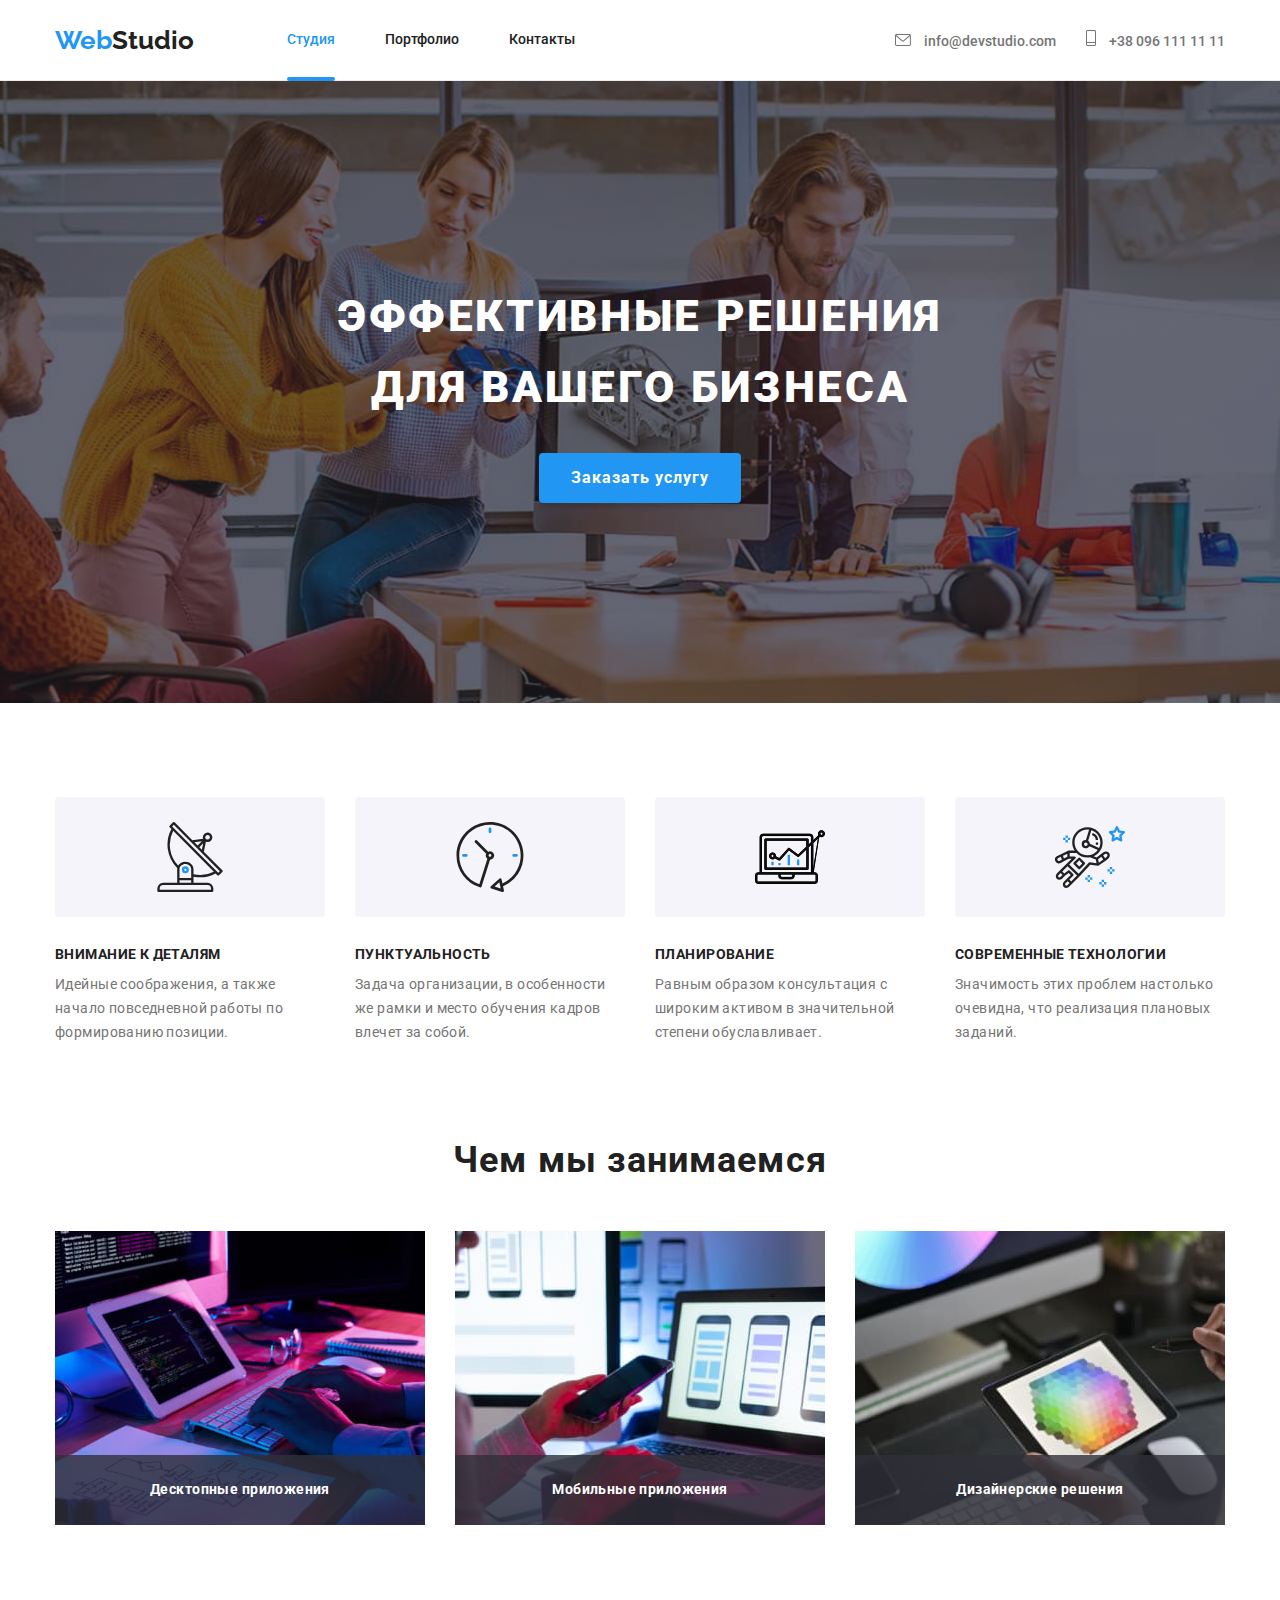
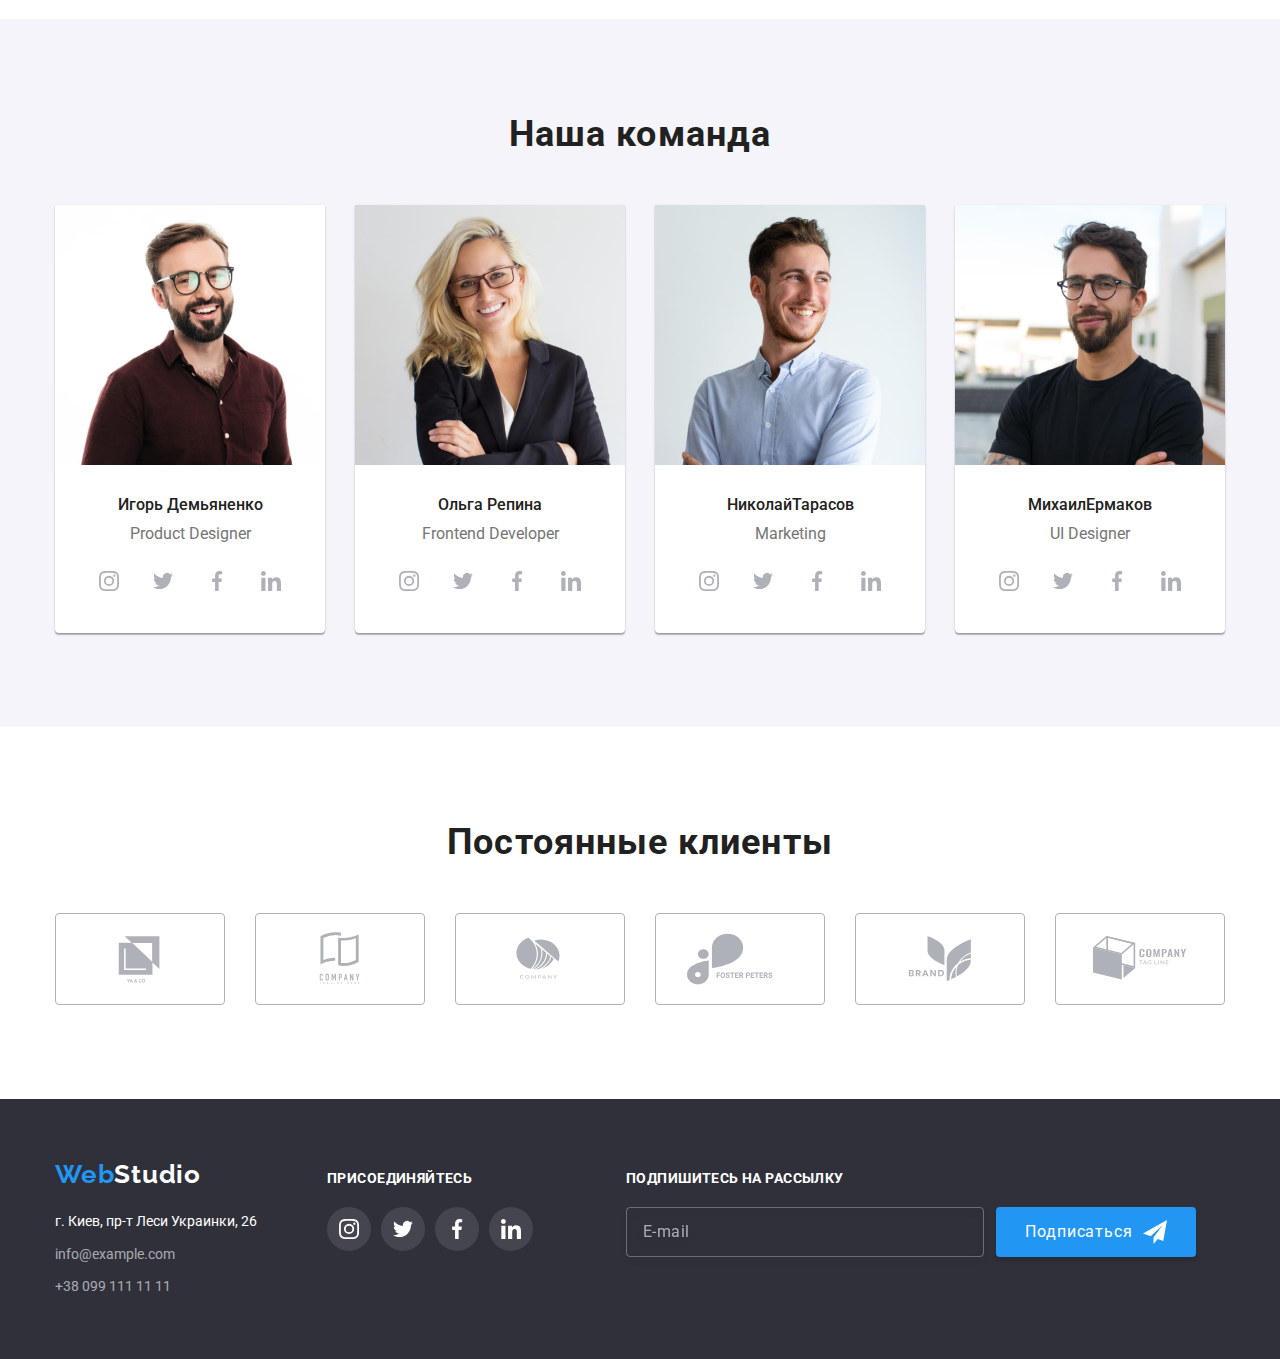
==== commit 96123164: "18:40" ====
--- a/index.html
+++ b/index.html
@@ -479,8 +479,8 @@
       </section>
       <!--постоянные клиенты-->
       <section class="clients-section section">
-        <div>
-          <h2 class="title-two">Постоянные клиенты</h2>
+        <div class="container">
+          <h2 class="clients-section-title">Постоянные клиенты</h2>
           <ul class="clients list">
             <li class="clients__item">
               <a class="clients__link" href="/">
--- a/css/main.min.css
+++ b/css/main.min.css
@@ -1,2 +1,2 @@
-:root{--primary-text-color: #757575 ;--tittle-text-color: #212121;--accent-color:#2196F3;--white-color:#ffffff;--background-grey: #2F303A;--background-light-grey: #F5F4FA;--card-set-gap: 30px;--icon-color: #AFB1B8}img{display:block;max-width:100%;height:auto}h1,h2,h3,h4,h5,h6,p,ul{margin-top:0;margin-bottom:0}body{background-color:var(--white-color);color:var(--primary-text-color);font-family:roboto, sans-serif}.list{padding:0;margin:0;list-style:none}.container{width:100%;padding-left:15px;padding-right:15px;margin:0 auto}@media screen and (max-width: 479px){.container{min-width:320px;max-width:479px}}@media screen and (min-width: 480px){.container{width:480px}}@media screen and (min-width: 768px){.container{width:768px}}@media screen and (min-width: 1200px){.container{width:1200px}}.section{padding-top:60px;padding-bottom:60px}@media screen and (min-width: 1200px){.section{padding-top:94px;padding-bottom:94px}}.section.no-padding{padding-top:0;padding-bottom:0}.header__nav{display:none}@media screen and (min-width: 768px){.header__nav{display:-webkit-box;display:-ms-flexbox;display:flex;-webkit-box-align:center;-ms-flex-align:center;align-items:center}}.header{border-bottom:1px solid #ECECEC}.header__container{display:-webkit-box;display:-ms-flexbox;display:flex;-webkit-box-align:center;-ms-flex-align:center;align-items:center;height:60px}@media screen and (min-width: 768px){.header__container{height:80px;display:-webkit-box;display:-ms-flexbox;display:flex;-webkit-box-align:center;-ms-flex-align:center;align-items:center;-webkit-box-pack:center;-ms-flex-pack:center;justify-content:center}}.header__logo{color:var(--tittle-text-color);text-decoration:none;font-family:Raleway;font-weight:bold;font-size:26px;line-height:1.19;margin-right:93px}.header__logo-1{color:var(--accent-color)}.site-nav{display:-webkit-box;display:-ms-flexbox;display:flex}.site-nav__items:not(:last-child){margin-right:50px}.current{color:var(--accent-color)}@media screen and (min-width: 768px){.current::after{content:'';position:absolute;bottom:-1px;display:block;width:100%;height:4px;border-radius:2px;background-color:var(--accent-color)}}.call__emeil-icon{width:14px;height:10px;margin-right:8px;fill:currentColor}@media screen and (min-width: 1200px){.call__emeil-icon{width:16px;height:12px;margin-right:10px}}.call__tel-icon{width:10px;height:14px;margin-right:8px;fill:currentColor}@media screen and (min-width: 1200px){.call__tel-icon{width:10px;height:16px;margin-right:10px}}.site-nav__link{display:block;padding-top:32px;padding-bottom:32px;color:var(--tittle-text-color);font-weight:500;font-size:14px;line-height:1.14;text-decoration:none;position:relative;-webkit-transition:color 250ms cubic-bezier(0.4, 0, 0.2, 1);transition:color 250ms cubic-bezier(0.4, 0, 0.2, 1)}.site-nav__link:hover,.site-nav__link:focus{color:var(--accent-color)}.site-nav__link.current{color:var(--accent-color)}.call{display:none;margin-left:auto}@media screen and (min-width: 768px){.call{display:block}}@media screen and (min-width: 1200px){.call{display:-webkit-box;display:-ms-flexbox;display:flex;padding-bottom:32px;padding-top:32px;-webkit-box-align:baseline;-ms-flex-align:baseline;align-items:baseline}}@media screen and (min-width: 768px){.call__items:not(:last-child){margin-bottom:10px}}@media screen and (min-width: 1200px){.call__items:not(:last-child){margin-right:30px;margin-bottom:0}}.call__link{color:var(--primary-text-color);font-weight:500;font-size:14px;line-height:1.14px;text-decoration:none;-webkit-transition:color 250ms cubic-bezier(0.4, 0, 0.2, 1);transition:color 250ms cubic-bezier(0.4, 0, 0.2, 1)}.call__link:hover,.call__link:focus{color:var(--accent-color)}.menu-open-btn{display:-webkit-inline-box;display:-ms-inline-flexbox;display:inline-flex;font-size:100%;width:40px;height:40px;margin-left:auto;border:none;background-color:#FFFFFF;cursor:pointer;-webkit-box-align:center;-ms-flex-align:center;align-items:center;-webkit-box-pack:center;-ms-flex-pack:center;justify-content:center;z-index:3;-webkit-transition:fill 250ms cubic-bezier(0.4, 0, 0.2, 1);transition:fill 250ms cubic-bezier(0.4, 0, 0.2, 1)}@media screen and (min-width: 768px){.menu-open-btn{display:none}}.menu-open-btn .menu-icon__close{display:block}.menu-open-btn .menu-icon__open{display:none}.menu-open-btn.is-open .menu-icon__close{display:none}.menu-open-btn.is-open .menu-icon__open{display:block}.menu-open-btn:hover,.menu-open-btn:focus{fill:var(--accent-color)}.menu-open-btn__icon{color:var(--accent-color);-webkit-transition:color 250ms cubic-bezier(0.4, 0, 0.2, 1);transition:color 250ms cubic-bezier(0.4, 0, 0.2, 1)}.menu-open-btn__icon:hover,.menu-open-btn__icon:focus{color:var(--accent-color)}.container-menu{display:none;position:absolute;top:0;left:0;width:100%;height:100%;background-color:var(--white-color);padding:48px 40px;text-align:center;font-size:20px;-webkit-transition:250ms cubic-bezier(0.4, 0, 0.2, 1),visibility cubic-bezier(0.4, 0, 0.2, 1);transition:250ms cubic-bezier(0.4, 0, 0.2, 1),visibility cubic-bezier(0.4, 0, 0.2, 1)}.container-menu.is-open{height:100%;display:-webkit-box;display:-ms-flexbox;display:flex;-webkit-box-orient:vertical;-webkit-box-direction:normal;-ms-flex-direction:column;flex-direction:column;-webkit-box-pack:justify;-ms-flex-pack:justify;justify-content:space-between}.container-menu_item:not(:last-child){margin-bottom:32px}.container-menu_link{text-align:left;display:block;text-decoration:none;font-family:Roboto;color:var(--tittle-text-color);font-size:40px;font-weight:500;line-height:1.17;letter-spacing:0.02em;-webkit-transition-property:color;transition-property:color;-webkit-transition-duration:250ms;transition-duration:250ms;-webkit-transition-timing-function:cubic-bezier(0.4, 0, 0.2, 1);transition-timing-function:cubic-bezier(0.4, 0, 0.2, 1)}.container-menu_link:hover,.container-menu_link:focus{color:var(--accent-color)}.container-menu_bottom{text-align:left}.container-menu_tel{font-family:Roboto;font-style:normal;font-weight:500;font-size:34px;line-height:1.18;margin-bottom:32px;letter-spacing:0.02em;color:var(--accent-color)}.container-menu_mail{font-family:Roboto;font-style:normal;font-weight:500;font-size:24px;line-height:1.17;letter-spacing:0.02em;margin-bottom:64px;color:var(--primary-text-color)}.menu-social-list{display:-webkit-box;display:-ms-flexbox;display:flex;-webkit-box-align:center;-ms-flex-align:center;align-items:center;-ms-flex-wrap:wrap;flex-wrap:wrap}.menu-social-list__item:not(:last-child){margin-right:10px;padding-right:10px;border-right:1px solid rgba(33,33,33,0.2)}.menu-social-list__link{text-decoration:none;font-family:Roboto;font-style:normal;font-weight:500;font-size:18px;line-height:1.22;letter-spacing:0.02em;color:var(--accent-color)}.hero{padding-top:118px;padding-bottom:118px;background-color:var(--background-grey);text-align:center;background-repeat:no-repeat;background-size:cover;background-position:center;margin-left:auto;margin-right:auto;background-image:-webkit-gradient(linear, left top, left bottom, from(rgba(47,48,58,0.4)), to(rgba(47,48,58,0.4))),url("../images/header-img-1x.jpg");background-image:linear-gradient(rgba(47,48,58,0.4), rgba(47,48,58,0.4)),url("../images/header-img-1x.jpg")}@media (min-device-pixel-ratio: 2), (-webkit-min-device-pixel-ratio: 2), (min-resolution: 192dpi), (min-resolution: 2dppx){.hero{background-image:-webkit-gradient(linear, left top, left bottom, from(rgba(47,48,58,0.4)), to(rgba(47,48,58,0.4))),url("../images/header-img-2x.jpg");background-image:linear-gradient(rgba(47,48,58,0.4), rgba(47,48,58,0.4)),url("../images/header-img-2x.jpg")}}@media screen and (min-width: 768px){.hero{background-image:-webkit-gradient(linear, left top, left bottom, from(rgba(47,48,58,0.4)), to(rgba(47,48,58,0.4))),url("../images/header-tab-1x.jpg");background-image:linear-gradient(rgba(47,48,58,0.4), rgba(47,48,58,0.4)),url("../images/header-tab-1x.jpg")}}@media screen and (min-width: 768px) and (min-device-pixel-ratio: 2), screen and (min-width: 768px) and (-webkit-min-device-pixel-ratio: 2), screen and (min-width: 768px) and (min-resolution: 192dpi), screen and (min-width: 768px) and (min-resolution: 2dppx){.hero{background-image:-webkit-gradient(linear, left top, left bottom, from(rgba(47,48,58,0.4)), to(rgba(47,48,58,0.4))),url("../images/header-tab-2x.jpg");background-image:linear-gradient(rgba(47,48,58,0.4), rgba(47,48,58,0.4)),url("../images/header-tab-2x.jpg")}}@media screen and (min-width: 1200px){.hero{padding-top:200px;padding-bottom:200px;max-width:1600px;background-image:-webkit-gradient(linear, left top, right top, from(rgba(47,48,58,0.4)), to(rgba(47,48,58,0.4))),url("../images/img-hero.jpg");background-image:linear-gradient(to right, rgba(47,48,58,0.4), rgba(47,48,58,0.4)),url("../images/img-hero.jpg")}}@media screen and (min-width: 1200px) and (min-device-pixel-ratio: 2), screen and (min-width: 1200px) and (-webkit-min-device-pixel-ratio: 2), screen and (min-width: 1200px) and (min-resolution: 192dpi), screen and (min-width: 1200px) and (min-resolution: 2dppx){.hero{background-image:-webkit-gradient(linear, left top, left bottom, from(rgba(47,48,58,0.4)), to(rgba(47,48,58,0.4))),url("../images/img-hero-2x.jpg");background-image:linear-gradient(rgba(47,48,58,0.4), rgba(47,48,58,0.4)),url("../images/img-hero-2x.jpg")}}.hero__title{font-size:26px;font-weight:900;line-height:1.36;letter-spacing:0.06em;text-transform:uppercase;color:var(--white-color);margin-bottom:var(--card-set-gap);max-width:360px;margin-left:auto;margin-right:auto}@media screen and (min-width: 1200px){.hero__title{font-size:44px;line-height:1.61;max-width:696px}}.hero__btn{min-width:200px;min-height:50px;padding:10px 32px;font-weight:bold;font-size:16px;line-height:1.88;-webkit-box-align:center;-ms-flex-align:center;align-items:center;text-align:center;cursor:pointer;letter-spacing:0.06em;border-radius:4px;border:transparent;-webkit-box-shadow:0px 4px 4px rgba(0,0,0,0.15);box-shadow:0px 4px 4px rgba(0,0,0,0.15);background-color:var(--accent-color);color:var(--white-color);-webkit-transition:background-color 250ms cubic-bezier(0.4, 0, 0.2, 1);transition:background-color 250ms cubic-bezier(0.4, 0, 0.2, 1)}.hero__btnhover,.hero__btnfocus{background-color:#188ce8}.hidden-header{display:none}.benefits{margin-bottom:-30px}@media screen and (min-width: 768px){.benefits{display:-webkit-box;display:-ms-flexbox;display:flex;-ms-flex-wrap:wrap;flex-wrap:wrap;margin-left:-30px}}@media screen and (min-width: 1200px){.benefits{display:-webkit-box;display:-ms-flexbox;display:flex;margin-left:-30px}}.benefits__border{display:-webkit-box;display:-ms-flexbox;display:flex;-webkit-box-pack:center;-ms-flex-pack:center;justify-content:center;-webkit-box-align:center;-ms-flex-align:center;align-items:center;border-radius:4px;background-color:var(--background-light-grey);margin-bottom:30px;height:120px}.benefits__icon{display:-webkit-box;display:-ms-flexbox;display:flex;-webkit-box-align:center;-ms-flex-align:center;align-items:center;width:70px;height:70px}.benefits__card{margin-bottom:30px}@media screen and (min-width: 768px){.benefits__card{width:calc(100% / 2 - 30px);margin-left:30px}}@media screen and (min-width: 1200px){.benefits__card{width:calc(100% / 4 - 30px);margin-left:30px}}.benefits__text{font-size:14px;line-height:1.71;letter-spacing:0.03em}.benefits__title{text-align:center;text-transform:uppercase;margin-bottom:10px;font-weight:bold;font-size:14px;line-height:1.14;letter-spacing:0.03em;color:var(--tittle-text-color)}@media screen and (min-width: 768px){.benefits__title{text-align:start}}.works{display:none;padding-top:0}@media screen and (min-width: 1200px){.works{display:block}}.title-two{font-weight:bold;font-size:36px;line-height:1.17;text-align:center;color:var(--tittle-text-color);letter-spacing:0.03em;margin-bottom:50px}.works-examples{display:-webkit-box;display:-ms-flexbox;display:flex}.works-examples__item:not(:first-child){margin-left:var(--card-set-gap)}.works-examples__bkg{position:relative}.works-examples__bkg>.works-examples__text{position:absolute;left:0;bottom:0;width:100%;height:70px;display:-webkit-box;display:-ms-flexbox;display:flex;-webkit-box-pack:center;-ms-flex-pack:center;justify-content:center;-webkit-box-align:center;-ms-flex-align:center;align-items:center;background-color:rgba(47,48,58,0.8);font-family:Roboto;font-style:normal;font-weight:bold;font-size:14px;color:#fff;line-height:0.875;letter-spacing:0.03em}.employee{background-color:var(--background-light-grey)}.employee__list{margin-bottom:-30px}@media screen and (min-width: 768px){.employee__list{display:-webkit-box;display:-ms-flexbox;display:flex;-ms-flex-wrap:wrap;flex-wrap:wrap;margin-left:-30px}}@media screen and (min-width: 1200px){.employee__list{display:-webkit-box;display:-ms-flexbox;display:flex;-ms-flex-wrap:wrap;flex-wrap:wrap;margin-left:-30px}}.employee__name{font-weight:500;font-size:16px;line-height:1.19;color:var(--tittle-text-color);margin-bottom:10px}.employee__profession{font-size:16px;line-height:1.19;margin-bottom:16px}.employee__card{-webkit-box-shadow:0px 1px 3px rgba(0,0,0,0.12),0px 1px 1px rgba(0,0,0,0.14),0px 2px 1px rgba(0,0,0,0.2);box-shadow:0px 1px 3px rgba(0,0,0,0.12),0px 1px 1px rgba(0,0,0,0.14),0px 2px 1px rgba(0,0,0,0.2);border-radius:0px 0px 4px 4px;background:#FFFFFF;text-align:center;margin-bottom:30px}@media screen and (min-width: 768px){.employee__card{width:calc(100% / 2 - 30px);margin-left:30px}}@media screen and (min-width: 1200px){.employee__card{width:calc(100% / 4 - 30px);margin-left:30px}.employee__card:not(:first-child){margin-left:var(--card-set-gap)}}.employee__card-content{padding-top:30px;padding-bottom:24px}@media screen and (min-width: 1200px){.employee__card-content{padding-bottom:30px}}.network{display:-webkit-box;display:-ms-flexbox;display:flex;-webkit-box-pack:center;-ms-flex-pack:center;justify-content:center}.network__link{color:var(--icon-color);display:-webkit-box;display:-ms-flexbox;display:flex;width:44px;height:44px;border-radius:50%;-webkit-box-pack:center;-ms-flex-pack:center;justify-content:center;-webkit-box-align:center;-ms-flex-align:center;align-items:center;-webkit-transition:color 250ms cubic-bezier(0.4, 0, 0.2, 1),background-color 250ms cubic-bezier(0.4, 0, 0.2, 1);transition:color 250ms cubic-bezier(0.4, 0, 0.2, 1),background-color 250ms cubic-bezier(0.4, 0, 0.2, 1)}.network__link:hover,.network__link:focus{color:var(--white-color);background-color:var(--accent-color)}.network__list:not(:first-child){margin-left:10px}.network__icon{fill:currentColor}@media screen and (min-width: 1200px){.clients{display:-webkit-box;display:-ms-flexbox;display:flex;-webkit-box-pack:center;-ms-flex-pack:center;justify-content:center}}.clients__icon{fill:currentColor}.clients__link{display:-webkit-box;display:-ms-flexbox;display:flex;-webkit-box-pack:center;-ms-flex-pack:center;justify-content:center;-webkit-box-align:center;-ms-flex-align:center;align-items:center;border:1px solid var(--icon-color);border-radius:4px;color:var(--icon-color);-webkit-transition:color 250ms cubic-bezier(0.4, 0, 0.2, 1),border 250ms cubic-bezier(0.4, 0, 0.2, 1);transition:color 250ms cubic-bezier(0.4, 0, 0.2, 1),border 250ms cubic-bezier(0.4, 0, 0.2, 1)}.clients__link:hover,.clients__link:focus{color:var(--accent-color);border-color:var(--accent-color)}.footer{background-color:var(--background-grey);padding-top:60px;padding-bottom:60px}.footer__container{display:-webkit-box;display:-ms-flexbox;display:flex;-webkit-box-pack:start;-ms-flex-pack:start;justify-content:flex-start;-webkit-box-align:baseline;-ms-flex-align:baseline;align-items:baseline}.footer__logo{font-family:Raleway;font-style:normal;font-weight:bold;font-size:26px;line-height:1.19;color:var(--white-color);letter-spacing:0.03em;text-decoration:none;margin-bottom:20px;display:block}.footer__logo-web{color:var(--accent-color)}.address li:not(:last-child){margin-bottom:9px}.address__link-physical{text-decoration:none;font-style:normal;font-size:14px;line-height:1.7;color:var(--white-color);margin-top:20px;-webkit-transition:color 250ms cubic-bezier(0.4, 0, 0.2, 1);transition:color 250ms cubic-bezier(0.4, 0, 0.2, 1)}.address__link-physical:hover,.address__link-physical:focus{color:var(--accent-color)}.address__link{text-decoration:none;font-style:normal;font-size:14px;line-height:1.7;color:rgba(255,255,255,0.6);margin-bottom:60px;-webkit-transition:color 250ms cubic-bezier(0.4, 0, 0.2, 1);transition:color 250ms cubic-bezier(0.4, 0, 0.2, 1)}.address__link:hover,.address__link:focus{color:var(--accent-color)}.join{margin-left:70px}.footer__header{display:-webkit-box;display:-ms-flexbox;display:flex;font-family:Roboto;font-style:normal;font-weight:bold;font-size:14px;line-height:1.14;letter-spacing:0.03em;text-transform:uppercase;color:var(--white-color);margin-bottom:20px}.join__list{display:-webkit-box;display:-ms-flexbox;display:flex}.join__icon{fill:currentColor}.join__link{color:var(--white-color);display:-webkit-box;display:-ms-flexbox;display:flex;width:44px;height:44px;border-radius:50%;-webkit-box-pack:center;-ms-flex-pack:center;justify-content:center;-webkit-box-align:center;-ms-flex-align:center;align-items:center;background-color:rgba(255,255,255,0.1);-webkit-transition:background-color 250ms cubic-bezier(0.4, 0, 0.2, 1);transition:background-color 250ms cubic-bezier(0.4, 0, 0.2, 1)}.join__link:hover,.join__link:focus{background-color:var(--accent-color)}.join__item:not(:first-child){margin-left:10px}.subscription__form{display:-webkit-box;display:-ms-flexbox;display:flex;-webkit-box-align:center;-ms-flex-align:center;align-items:center}.subscription{margin-left:93px}.subscription__input{width:358px;height:50px;border:1px solid rgba(255,255,255,0.3);-webkit-box-sizing:border-box;box-sizing:border-box;-webkit-filter:drop-shadow(0px 4px 4px rgba(0,0,0,0.15));filter:drop-shadow(0px 4px 4px rgba(0,0,0,0.15));border-radius:4px;background-color:inherit;padding-left:16px;cursor:pointer;font-size:16px;line-height:1.25px;letter-spacing:0.03em;color:rgba(255,255,255,0.6)}.subscription__input::-webkit-input-placeholder{font-size:16px;line-height:1.25;display:-webkit-box;display:flex;-webkit-box-align:center;align-items:center;letter-spacing:0.03em;color:rgba(255,255,255,0.6)}.subscription__input:-ms-input-placeholder{font-size:16px;line-height:1.25;display:-ms-flexbox;display:flex;-ms-flex-align:center;align-items:center;letter-spacing:0.03em;color:rgba(255,255,255,0.6)}.subscription__input::-ms-input-placeholder{font-size:16px;line-height:1.25;display:-ms-flexbox;display:flex;-ms-flex-align:center;align-items:center;letter-spacing:0.03em;color:rgba(255,255,255,0.6)}.subscription__input::placeholder{font-size:16px;line-height:1.25;display:-webkit-box;display:-ms-flexbox;display:flex;-webkit-box-align:center;-ms-flex-align:center;align-items:center;letter-spacing:0.03em;color:rgba(255,255,255,0.6)}.subscription__btn{width:200px;height:50px;background:#2196F3;border:none;-webkit-box-shadow:0px 4px 4px rgba(0,0,0,0.15);box-shadow:0px 4px 4px rgba(0,0,0,0.15);border-radius:4px;display:-webkit-box;display:-ms-flexbox;display:flex;-webkit-box-align:center;-ms-flex-align:center;align-items:center;-webkit-box-pack:center;-ms-flex-pack:center;justify-content:center;margin-left:12px;-webkit-transition:background-color 250ms cubic-bezier(0.4, 0, 0.2, 1);transition:background-color 250ms cubic-bezier(0.4, 0, 0.2, 1)}.subscription__btn:hover,.subscription__btn:focus{background-color:#188ce8}.subscription__btn-text{font-size:16px;line-height:1.875;letter-spacing:0.06em;color:#FFFFFF}.icon-send{fill:var(--white-color);margin-left:10px}.filter{text-align:center;display:-webkit-box;display:-ms-flexbox;display:flex;-webkit-box-pack:center;-ms-flex-pack:center;justify-content:center;margin-bottom:50px}.filter li:nth-child(1n+2){margin-left:8px}.filter__link{font-style:normal;font-weight:500;font-size:16px;line-height:26px;border-radius:4px;padding:6px 22px;border:none;cursor:pointer;text-align:center;letter-spacing:0.03em;color:var(--tittle-text-color);background:#F5F4FA;-webkit-transition:color 250ms cubic-bezier(0.4, 0, 0.2, 1),background-color 250ms cubic-bezier(0.4, 0, 0.2, 1),-webkit-box-shadow 250ms cubic-bezier(0.4, 0, 0.2, 1);transition:color 250ms cubic-bezier(0.4, 0, 0.2, 1),background-color 250ms cubic-bezier(0.4, 0, 0.2, 1),-webkit-box-shadow 250ms cubic-bezier(0.4, 0, 0.2, 1);transition:color 250ms cubic-bezier(0.4, 0, 0.2, 1),background-color 250ms cubic-bezier(0.4, 0, 0.2, 1),box-shadow 250ms cubic-bezier(0.4, 0, 0.2, 1);transition:color 250ms cubic-bezier(0.4, 0, 0.2, 1),background-color 250ms cubic-bezier(0.4, 0, 0.2, 1),box-shadow 250ms cubic-bezier(0.4, 0, 0.2, 1),-webkit-box-shadow 250ms cubic-bezier(0.4, 0, 0.2, 1)}.filter__link:hover,.filter__link:focus{background-color:var(--accent-color);color:var(--white-color);-webkit-box-shadow:0px 3px 1px rgba(0,0,0,0.1),0px 1px 2px rgba(0,0,0,0.08),0px 2px 2px rgba(0,0,0,0.12);box-shadow:0px 3px 1px rgba(0,0,0,0.1),0px 1px 2px rgba(0,0,0,0.08),0px 2px 2px rgba(0,0,0,0.12)}.galery__link{text-decoration:none;padding:0;margin:0;display:block;-webkit-transition:-webkit-box-shadow 250ms cubic-bezier(0.4, 0, 0.2, 1);transition:-webkit-box-shadow 250ms cubic-bezier(0.4, 0, 0.2, 1);transition:box-shadow 250ms cubic-bezier(0.4, 0, 0.2, 1);transition:box-shadow 250ms cubic-bezier(0.4, 0, 0.2, 1), -webkit-box-shadow 250ms cubic-bezier(0.4, 0, 0.2, 1)}.galery__link:hover,.galery__link:focus{-webkit-box-shadow:0px 1px 1px rgba(0,0,0,0.12),0px 4px 4px rgba(0,0,0,0.06),1px 4px 6px rgba(0,0,0,0.16);box-shadow:0px 1px 1px rgba(0,0,0,0.12),0px 4px 4px rgba(0,0,0,0.06),1px 4px 6px rgba(0,0,0,0.16)}.galery{padding:0;margin:0;list-style:none;display:-webkit-box;display:-ms-flexbox;display:flex;-ms-flex-wrap:wrap;flex-wrap:wrap;margin-left:calc(-1 * var(--card-set-gap));margin-top:calc(-1 * var(--card-set-gap))}.galery-frame__title{font-size:18px;line-height:2;letter-spacing:0.06em;margin-bottom:4px;color:var(--tittle-text-color)}.galery-frame__text{font-size:16px;line-height:1.88;letter-spacing:0.03em;color:var(--primary-text-color)}.galery-frame{border:1px solid #EEEEEE;border-top:none;padding:20px 24px}.galery__list{-ms-flex-preferred-size:calc(100%/3 - var(--card-set-gap));flex-basis:calc(100%/3 - var(--card-set-gap));margin-left:var(--card-set-gap);margin-top:var(--card-set-gap)}.galery__image{position:relative;overflow:hidden}.galery__text{position:absolute;top:0;left:0;width:100%;height:100%;padding:63px 24px;font-size:18px;line-height:1.5;letter-spacing:0.03em;background:rgba(33,150,243,0.9);color:var(--white-color);-webkit-transform:translateY(100%);transform:translateY(100%);-webkit-transition-property:-webkit-transform;transition-property:-webkit-transform;transition-property:transform;transition-property:transform, -webkit-transform;-webkit-transition-duration:250ms;transition-duration:250ms;-webkit-transition-timing-function:cubic-bezier(0.4, 0, 0.2, 1);transition-timing-function:cubic-bezier(0.4, 0, 0.2, 1)}.galery__link:hover .galery__text,.galery__link:focus .galery__text{-webkit-transform:translateY(0);transform:translateY(0)}.backdrop{position:fixed;top:0;left:0;width:100%;height:100%;background-color:rgba(0,0,0,0.2)}.backdrop.is-hidden{opacity:0;pointer-events:none;visibility:visible}.backdrop.is-hidden .modal{-webkit-transform:translate(-50%, -50%) scaleY(0);transform:translate(-50%, -50%) scaleY(0)}.modal{position:absolute;top:50%;left:50%;-webkit-transform:translate(-50%, -50%);transform:translate(-50%, -50%);min-width:528px;min-height:581px;border-radius:4px;padding:40px;-webkit-transition-property:-webkit-transform;transition-property:-webkit-transform;transition-property:transform;transition-property:transform, -webkit-transform;-webkit-transition-duration:250ms;transition-duration:250ms;-webkit-transition-timing-function:cubic-bezier(0.4, 0, 0.2, 1);transition-timing-function:cubic-bezier(0.4, 0, 0.2, 1);background-color:var(--white-color);-webkit-box-shadow:0px 1px 3px rgba(0,0,0,0.12),0px 1px 1px rgba(0,0,0,0.14),0px 2px 1px rgba(0,0,0,0.2);box-shadow:0px 1px 3px rgba(0,0,0,0.12),0px 1px 1px rgba(0,0,0,0.14),0px 2px 1px rgba(0,0,0,0.2);display:-webkit-box;display:-ms-flexbox;display:flex;-webkit-box-orient:vertical;-webkit-box-direction:normal;-ms-flex-direction:column;flex-direction:column}.modal-close__btn{position:absolute;display:-webkit-box;display:-ms-flexbox;display:flex;-webkit-box-pack:center;-ms-flex-pack:center;justify-content:center;-webkit-box-align:center;-ms-flex-align:center;align-items:center;cursor:pointer;top:8px;right:8px;width:30px;height:30px;border-radius:50%;border:1px solid #0000001a;background-color:#ffffff;-webkit-transition:fill 250ms cubic-bezier(0.4, 0, 0.2, 1);transition:fill 250ms cubic-bezier(0.4, 0, 0.2, 1)}.modal-close__btn:hover,.modal-close__btn:focus{fill:var(--accent-color)}.modal__title{font-weight:bold;font-size:20px;line-height:1.15;text-align:center;letter-spacing:0.03em;color:#212121;margin-bottom:12px}.modal__form{margin-bottom:10px;display:-webkit-box;display:-ms-flexbox;display:flex;-webkit-box-orient:vertical;-webkit-box-direction:normal;-ms-flex-direction:column;flex-direction:column;font-size:12px;line-height:1.17;letter-spacing:0.01em;color:#757575;position:relative}.modal__form label{margin-bottom:4px}.modal__input{width:100%;height:40px;border:1px solid #21212133;display:block;border-radius:4px;padding-top:11px;padding-bottom:11px;padding-left:42px;padding-right:12px;cursor:pointer;-webkit-transition:border-color 250ms cubic-bezier(0.4, 0, 0.2, 1);transition:border-color 250ms cubic-bezier(0.4, 0, 0.2, 1)}.modal__input:focus{border-color:var(--accent-color);outline:var(--accent-color)}.modal__icon{position:absolute;display:block;top:50%;left:11px;fill:#212121;-webkit-transition:fill 250ms cubic-bezier(0.4, 0, 0.2, 1);transition:fill 250ms cubic-bezier(0.4, 0, 0.2, 1)}.modal__input:focus-within .modal__icon{fill:var(--accent-color)}.modal__textarea{font-size:12px;font-weight:400;line-height:1.17;letter-spacing:0.01em;text-align:left;width:100%;height:120px;padding:12px 16px;border:1px solid rgba(33,33,33,0.2);-webkit-box-sizing:border-box;box-sizing:border-box;border-radius:4px;resize:none;cursor:pointer;margin-bottom:10px;-webkit-transition:border-color 250ms cubic-bezier(0.4, 0, 0.2, 1);transition:border-color 250ms cubic-bezier(0.4, 0, 0.2, 1)}.modal__textarea::-webkit-input-placeholder{color:rgba(117,117,117,0.5)}.modal__textarea:-ms-input-placeholder{color:rgba(117,117,117,0.5)}.modal__textarea::-ms-input-placeholder{color:rgba(117,117,117,0.5)}.modal__textarea::placeholder{color:rgba(117,117,117,0.5)}.modal__textarea:focus{border-color:var(--accent-color);outline:var(--accent-color)}.check__input{position:absolute;-webkit-appearance:none;-moz-appearance:none;appearance:none}.check{display:-webkit-box;display:-ms-flexbox;display:flex;-webkit-box-orient:horizontal;-webkit-box-direction:normal;-ms-flex-direction:row;flex-direction:row;-webkit-box-align:center;-ms-flex-align:center;align-items:center;-webkit-box-pack:center;-ms-flex-pack:center;justify-content:center;font-size:14px;line-height:1.7;letter-spacing:0.03em;cursor:pointer}.check__agreement{-webkit-text-decoration-line:underline;text-decoration-line:underline;color:var(--accent-color)}.check__icon{width:16px;height:15px;margin-right:7px;border:2px solid #212121;border-radius:2px;display:-webkit-box;display:-ms-flexbox;display:flex;-webkit-box-pack:center;-ms-flex-pack:center;justify-content:center;-webkit-box-align:center;-ms-flex-align:center;align-items:center;-webkit-transition:border-color 250ms cubic-bezier(0.4, 0, 0.2, 1),background-color 250ms cubic-bezier(0.4, 0, 0.2, 1),fill 250ms cubic-bezier(0.4, 0, 0.2, 1);transition:border-color 250ms cubic-bezier(0.4, 0, 0.2, 1),background-color 250ms cubic-bezier(0.4, 0, 0.2, 1),fill 250ms cubic-bezier(0.4, 0, 0.2, 1)}.check__input:checked+.check__icon{border:transparent;background-color:var(--accent-color);fill:#ffffff}.check:focus-within>.check__icon{border-color:var(--accent-color)}.modal__btn{font-size:inherit;width:200px;height:50px;padding:10px 55px;margin-top:30px;background-color:var(--accent-color);color:#ffffff;-webkit-box-shadow:0px 4px 4px rgba(0,0,0,0.15);box-shadow:0px 4px 4px rgba(0,0,0,0.15);border-radius:4px;border:none;cursor:pointer;display:block;margin-right:auto;margin-left:auto;-webkit-transition:border-color 250ms cubic-bezier(0.4, 0, 0.2, 1);transition:border-color 250ms cubic-bezier(0.4, 0, 0.2, 1)}.modal__btn:hover,.modal__btn:focus{background-color:#188ce8}
+:root{--primary-text-color: #757575 ;--tittle-text-color: #212121;--accent-color:#2196F3;--white-color:#ffffff;--background-grey: #2F303A;--background-light-grey: #F5F4FA;--card-set-gap: 30px;--icon-color: #AFB1B8}img{display:block;max-width:100%;height:auto}h1,h2,h3,h4,h5,h6,p,ul{margin-top:0;margin-bottom:0}body{background-color:var(--white-color);color:var(--primary-text-color);font-family:roboto, sans-serif}.list{padding:0;margin:0;list-style:none}.container{width:100%;padding-left:15px;padding-right:15px;margin:0 auto}@media screen and (max-width: 479px){.container{min-width:320px;max-width:479px}}@media screen and (min-width: 480px){.container{width:480px}}@media screen and (min-width: 768px){.container{width:768px}}@media screen and (min-width: 1200px){.container{width:1200px}}.section{padding-top:60px;padding-bottom:60px}@media screen and (min-width: 1200px){.section{padding-top:94px;padding-bottom:94px}}.section.no-padding{padding-top:0;padding-bottom:0}.header__nav{display:none}@media screen and (min-width: 768px){.header__nav{display:-webkit-box;display:-ms-flexbox;display:flex;-webkit-box-align:center;-ms-flex-align:center;align-items:center}}.header{border-bottom:1px solid #ECECEC}.header__container{display:-webkit-box;display:-ms-flexbox;display:flex;-webkit-box-align:center;-ms-flex-align:center;align-items:center;height:60px}@media screen and (min-width: 768px){.header__container{height:80px;display:-webkit-box;display:-ms-flexbox;display:flex;-webkit-box-align:center;-ms-flex-align:center;align-items:center;-webkit-box-pack:center;-ms-flex-pack:center;justify-content:center}}.header__logo{color:var(--tittle-text-color);text-decoration:none;font-family:Raleway;font-weight:bold;font-size:26px;line-height:1.19;margin-right:93px}.header__logo-1{color:var(--accent-color)}.site-nav{display:-webkit-box;display:-ms-flexbox;display:flex}.site-nav__items:not(:last-child){margin-right:50px}.current{color:var(--accent-color)}@media screen and (min-width: 768px){.current::after{content:'';position:absolute;bottom:-1px;display:block;width:100%;height:4px;border-radius:2px;background-color:var(--accent-color)}}.call__emeil-icon{width:14px;height:10px;margin-right:8px;fill:currentColor}@media screen and (min-width: 1200px){.call__emeil-icon{width:16px;height:12px;margin-right:10px}}.call__tel-icon{width:10px;height:14px;margin-right:8px;fill:currentColor}@media screen and (min-width: 1200px){.call__tel-icon{width:10px;height:16px;margin-right:10px}}.site-nav__link{display:block;padding-top:32px;padding-bottom:32px;color:var(--tittle-text-color);font-weight:500;font-size:14px;line-height:1.14;text-decoration:none;position:relative;-webkit-transition:color 250ms cubic-bezier(0.4, 0, 0.2, 1);transition:color 250ms cubic-bezier(0.4, 0, 0.2, 1)}.site-nav__link:hover,.site-nav__link:focus{color:var(--accent-color)}.site-nav__link.current{color:var(--accent-color)}.call{display:none;margin-left:auto}@media screen and (min-width: 768px){.call{display:block}}@media screen and (min-width: 1200px){.call{display:-webkit-box;display:-ms-flexbox;display:flex;padding-bottom:32px;padding-top:32px;-webkit-box-align:baseline;-ms-flex-align:baseline;align-items:baseline}}@media screen and (min-width: 768px){.call__items:not(:last-child){margin-bottom:10px}}@media screen and (min-width: 1200px){.call__items:not(:last-child){margin-right:30px;margin-bottom:0}}.call__link{color:var(--primary-text-color);font-weight:500;font-size:14px;line-height:1.14px;text-decoration:none;-webkit-transition:color 250ms cubic-bezier(0.4, 0, 0.2, 1);transition:color 250ms cubic-bezier(0.4, 0, 0.2, 1)}.call__link:hover,.call__link:focus{color:var(--accent-color)}.menu-open-btn{display:-webkit-inline-box;display:-ms-inline-flexbox;display:inline-flex;font-size:100%;width:40px;height:40px;margin-left:auto;border:none;background-color:#FFFFFF;cursor:pointer;-webkit-box-align:center;-ms-flex-align:center;align-items:center;-webkit-box-pack:center;-ms-flex-pack:center;justify-content:center;z-index:3;-webkit-transition:fill 250ms cubic-bezier(0.4, 0, 0.2, 1);transition:fill 250ms cubic-bezier(0.4, 0, 0.2, 1)}@media screen and (min-width: 768px){.menu-open-btn{display:none}}.menu-open-btn .menu-icon__close{display:block}.menu-open-btn .menu-icon__open{display:none}.menu-open-btn.is-open .menu-icon__close{display:none}.menu-open-btn.is-open .menu-icon__open{display:block}.menu-open-btn:hover,.menu-open-btn:focus{fill:var(--accent-color)}.menu-open-btn__icon{color:var(--accent-color);-webkit-transition:color 250ms cubic-bezier(0.4, 0, 0.2, 1);transition:color 250ms cubic-bezier(0.4, 0, 0.2, 1)}.menu-open-btn__icon:hover,.menu-open-btn__icon:focus{color:var(--accent-color)}.container-menu{display:none;position:absolute;top:0;left:0;width:100%;height:100%;background-color:var(--white-color);padding:48px 40px;text-align:center;font-size:20px;-webkit-transition:250ms cubic-bezier(0.4, 0, 0.2, 1),visibility cubic-bezier(0.4, 0, 0.2, 1);transition:250ms cubic-bezier(0.4, 0, 0.2, 1),visibility cubic-bezier(0.4, 0, 0.2, 1)}.container-menu.is-open{height:100%;display:-webkit-box;display:-ms-flexbox;display:flex;-webkit-box-orient:vertical;-webkit-box-direction:normal;-ms-flex-direction:column;flex-direction:column;-webkit-box-pack:justify;-ms-flex-pack:justify;justify-content:space-between}.container-menu_item:not(:last-child){margin-bottom:32px}.container-menu_link{text-align:left;display:block;text-decoration:none;font-family:Roboto;color:var(--tittle-text-color);font-size:40px;font-weight:500;line-height:1.17;letter-spacing:0.02em;-webkit-transition-property:color;transition-property:color;-webkit-transition-duration:250ms;transition-duration:250ms;-webkit-transition-timing-function:cubic-bezier(0.4, 0, 0.2, 1);transition-timing-function:cubic-bezier(0.4, 0, 0.2, 1)}.container-menu_link:hover,.container-menu_link:focus{color:var(--accent-color)}.container-menu_bottom{text-align:left}.container-menu_tel{font-family:Roboto;font-style:normal;font-weight:500;font-size:34px;line-height:1.18;margin-bottom:32px;letter-spacing:0.02em;color:var(--accent-color)}.container-menu_mail{font-family:Roboto;font-style:normal;font-weight:500;font-size:24px;line-height:1.17;letter-spacing:0.02em;margin-bottom:64px;color:var(--primary-text-color)}.menu-social-list{display:-webkit-box;display:-ms-flexbox;display:flex;-webkit-box-align:center;-ms-flex-align:center;align-items:center;-ms-flex-wrap:wrap;flex-wrap:wrap}.menu-social-list__item:not(:last-child){margin-right:10px;padding-right:10px;border-right:1px solid rgba(33,33,33,0.2)}.menu-social-list__link{text-decoration:none;font-family:Roboto;font-style:normal;font-weight:500;font-size:18px;line-height:1.22;letter-spacing:0.02em;color:var(--accent-color)}.hero{padding-top:118px;padding-bottom:118px;background-color:var(--background-grey);text-align:center;background-repeat:no-repeat;background-size:cover;background-position:center;margin-left:auto;margin-right:auto;background-image:-webkit-gradient(linear, left top, left bottom, from(rgba(47,48,58,0.4)), to(rgba(47,48,58,0.4))),url("../images/header-img-1x.jpg");background-image:linear-gradient(rgba(47,48,58,0.4), rgba(47,48,58,0.4)),url("../images/header-img-1x.jpg")}@media (min-device-pixel-ratio: 2), (-webkit-min-device-pixel-ratio: 2), (min-resolution: 192dpi), (min-resolution: 2dppx){.hero{background-image:-webkit-gradient(linear, left top, left bottom, from(rgba(47,48,58,0.4)), to(rgba(47,48,58,0.4))),url("../images/header-img-2x.jpg");background-image:linear-gradient(rgba(47,48,58,0.4), rgba(47,48,58,0.4)),url("../images/header-img-2x.jpg")}}@media screen and (min-width: 768px){.hero{background-image:-webkit-gradient(linear, left top, left bottom, from(rgba(47,48,58,0.4)), to(rgba(47,48,58,0.4))),url("../images/header-tab-1x.jpg");background-image:linear-gradient(rgba(47,48,58,0.4), rgba(47,48,58,0.4)),url("../images/header-tab-1x.jpg")}}@media screen and (min-width: 768px) and (min-device-pixel-ratio: 2), screen and (min-width: 768px) and (-webkit-min-device-pixel-ratio: 2), screen and (min-width: 768px) and (min-resolution: 192dpi), screen and (min-width: 768px) and (min-resolution: 2dppx){.hero{background-image:-webkit-gradient(linear, left top, left bottom, from(rgba(47,48,58,0.4)), to(rgba(47,48,58,0.4))),url("../images/header-tab-2x.jpg");background-image:linear-gradient(rgba(47,48,58,0.4), rgba(47,48,58,0.4)),url("../images/header-tab-2x.jpg")}}@media screen and (min-width: 1200px){.hero{padding-top:200px;padding-bottom:200px;max-width:1600px;background-image:-webkit-gradient(linear, left top, right top, from(rgba(47,48,58,0.4)), to(rgba(47,48,58,0.4))),url("../images/img-hero.jpg");background-image:linear-gradient(to right, rgba(47,48,58,0.4), rgba(47,48,58,0.4)),url("../images/img-hero.jpg")}}@media screen and (min-width: 1200px) and (min-device-pixel-ratio: 2), screen and (min-width: 1200px) and (-webkit-min-device-pixel-ratio: 2), screen and (min-width: 1200px) and (min-resolution: 192dpi), screen and (min-width: 1200px) and (min-resolution: 2dppx){.hero{background-image:-webkit-gradient(linear, left top, left bottom, from(rgba(47,48,58,0.4)), to(rgba(47,48,58,0.4))),url("../images/img-hero-2x.jpg");background-image:linear-gradient(rgba(47,48,58,0.4), rgba(47,48,58,0.4)),url("../images/img-hero-2x.jpg")}}.hero__title{font-size:26px;font-weight:900;line-height:1.36;letter-spacing:0.06em;text-transform:uppercase;color:var(--white-color);margin-bottom:var(--card-set-gap);max-width:360px;margin-left:auto;margin-right:auto}@media screen and (min-width: 1200px){.hero__title{font-size:44px;line-height:1.61;max-width:696px}}.hero__btn{min-width:200px;min-height:50px;padding:10px 32px;font-weight:bold;font-size:16px;line-height:1.88;-webkit-box-align:center;-ms-flex-align:center;align-items:center;text-align:center;cursor:pointer;letter-spacing:0.06em;border-radius:4px;border:transparent;-webkit-box-shadow:0px 4px 4px rgba(0,0,0,0.15);box-shadow:0px 4px 4px rgba(0,0,0,0.15);background-color:var(--accent-color);color:var(--white-color);-webkit-transition:background-color 250ms cubic-bezier(0.4, 0, 0.2, 1);transition:background-color 250ms cubic-bezier(0.4, 0, 0.2, 1)}.hero__btnhover,.hero__btnfocus{background-color:#188ce8}.hidden-header{display:none}.benefits{margin-bottom:-30px}@media screen and (min-width: 768px){.benefits{display:-webkit-box;display:-ms-flexbox;display:flex;-ms-flex-wrap:wrap;flex-wrap:wrap;margin-left:-30px}}@media screen and (min-width: 1200px){.benefits{display:-webkit-box;display:-ms-flexbox;display:flex;margin-left:-30px}}.benefits__border{display:-webkit-box;display:-ms-flexbox;display:flex;-webkit-box-pack:center;-ms-flex-pack:center;justify-content:center;-webkit-box-align:center;-ms-flex-align:center;align-items:center;border-radius:4px;background-color:var(--background-light-grey);margin-bottom:30px;height:120px}.benefits__icon{display:-webkit-box;display:-ms-flexbox;display:flex;-webkit-box-align:center;-ms-flex-align:center;align-items:center;width:70px;height:70px}.benefits__card{margin-bottom:30px}@media screen and (min-width: 768px){.benefits__card{width:calc(100% / 2 - 30px);margin-left:30px}}@media screen and (min-width: 1200px){.benefits__card{width:calc(100% / 4 - 30px);margin-left:30px}}.benefits__text{font-size:14px;line-height:1.71;letter-spacing:0.03em}.benefits__title{text-align:center;text-transform:uppercase;margin-bottom:10px;font-weight:bold;font-size:14px;line-height:1.14;letter-spacing:0.03em;color:var(--tittle-text-color)}@media screen and (min-width: 768px){.benefits__title{text-align:start}}.works{display:none;padding-top:0}@media screen and (min-width: 1200px){.works{display:block}}.title-two{font-weight:bold;font-size:36px;line-height:1.17;text-align:center;color:var(--tittle-text-color);letter-spacing:0.03em;margin-bottom:50px}.works-examples{display:-webkit-box;display:-ms-flexbox;display:flex}.works-examples__item:not(:first-child){margin-left:var(--card-set-gap)}.works-examples__bkg{position:relative}.works-examples__bkg>.works-examples__text{position:absolute;left:0;bottom:0;width:100%;height:70px;display:-webkit-box;display:-ms-flexbox;display:flex;-webkit-box-pack:center;-ms-flex-pack:center;justify-content:center;-webkit-box-align:center;-ms-flex-align:center;align-items:center;background-color:rgba(47,48,58,0.8);font-family:Roboto;font-style:normal;font-weight:bold;font-size:14px;color:#fff;line-height:0.875;letter-spacing:0.03em}.employee{background-color:var(--background-light-grey)}.employee__list{margin-bottom:-30px}@media screen and (min-width: 768px){.employee__list{display:-webkit-box;display:-ms-flexbox;display:flex;-ms-flex-wrap:wrap;flex-wrap:wrap;margin-left:-30px}}@media screen and (min-width: 1200px){.employee__list{display:-webkit-box;display:-ms-flexbox;display:flex;-ms-flex-wrap:wrap;flex-wrap:wrap;margin-left:-30px}}.employee__name{font-weight:500;font-size:16px;line-height:1.19;color:var(--tittle-text-color);margin-bottom:10px}.employee__profession{font-size:16px;line-height:1.19;margin-bottom:16px}.employee__card{-webkit-box-shadow:0px 1px 3px rgba(0,0,0,0.12),0px 1px 1px rgba(0,0,0,0.14),0px 2px 1px rgba(0,0,0,0.2);box-shadow:0px 1px 3px rgba(0,0,0,0.12),0px 1px 1px rgba(0,0,0,0.14),0px 2px 1px rgba(0,0,0,0.2);border-radius:0px 0px 4px 4px;background:#FFFFFF;text-align:center;margin-bottom:30px}@media screen and (min-width: 768px){.employee__card{width:calc(100% / 2 - 30px);margin-left:30px}}@media screen and (min-width: 1200px){.employee__card{width:calc(100% / 4 - 30px);margin-left:30px}.employee__card:not(:first-child){margin-left:var(--card-set-gap)}}.employee__card-content{padding-top:30px;padding-bottom:24px}@media screen and (min-width: 1200px){.employee__card-content{padding-bottom:30px}}.network{display:-webkit-box;display:-ms-flexbox;display:flex;-webkit-box-pack:center;-ms-flex-pack:center;justify-content:center}.network__link{color:var(--icon-color);display:-webkit-box;display:-ms-flexbox;display:flex;width:44px;height:44px;border-radius:50%;-webkit-box-pack:center;-ms-flex-pack:center;justify-content:center;-webkit-box-align:center;-ms-flex-align:center;align-items:center;-webkit-transition:color 250ms cubic-bezier(0.4, 0, 0.2, 1),background-color 250ms cubic-bezier(0.4, 0, 0.2, 1);transition:color 250ms cubic-bezier(0.4, 0, 0.2, 1),background-color 250ms cubic-bezier(0.4, 0, 0.2, 1)}.network__link:hover,.network__link:focus{color:var(--white-color);background-color:var(--accent-color)}.network__list:not(:first-child){margin-left:10px}.network__icon{fill:currentColor}.clients{margin-bottom:-30px;display:-webkit-box;display:-ms-flexbox;display:flex;-ms-flex-wrap:wrap;flex-wrap:wrap;margin-left:-30px}.clients-section-title{font-family:Roboto;font-style:normal;font-weight:bold;font-size:28px;line-height:1.18;text-align:center;letter-spacing:0.03em;margin-bottom:var(--card-set-gap);color:var(--tittle-text-color)}@media screen and (min-width: 1200px){.clients-section-title{font-size:36px;line-height:1.17;margin-bottom:50px}}.clients__item{margin-bottom:30px;margin-left:30px;width:calc(100% / 2 - 30px)}@media screen and (min-width: 768px){.clients__item{width:calc(100%/3 - 30px)}}@media screen and (min-width: 1200px){.clients__item{width:calc(100% / 6 - 30px)}}.clients__icon{fill:currentColor}.clients__link{width:100%;height:92px;display:-webkit-box;display:-ms-flexbox;display:flex;-webkit-box-pack:center;-ms-flex-pack:center;justify-content:center;-webkit-box-align:center;-ms-flex-align:center;align-items:center;border:1px solid var(--icon-color);border-radius:4px;color:var(--icon-color);-webkit-transition:color 250ms cubic-bezier(0.4, 0, 0.2, 1),border 250ms cubic-bezier(0.4, 0, 0.2, 1);transition:color 250ms cubic-bezier(0.4, 0, 0.2, 1),border 250ms cubic-bezier(0.4, 0, 0.2, 1)}.clients__link:hover,.clients__link:focus{color:var(--accent-color);border-color:var(--accent-color)}.footer{background-color:var(--background-grey);padding-top:60px;padding-bottom:60px}.footer__container{display:block;-webkit-box-align:center;-ms-flex-align:center;align-items:center;-webkit-box-pack:center;-ms-flex-pack:center;justify-content:center}@media screen and (min-width: 1200px){.footer__container{display:-webkit-box;display:-ms-flexbox;display:flex;-webkit-box-pack:start;-ms-flex-pack:start;justify-content:flex-start;-webkit-box-align:baseline;-ms-flex-align:baseline;align-items:baseline}}.footer__logo{font-family:Raleway;font-style:normal;font-weight:bold;font-size:26px;line-height:1.19;color:var(--white-color);letter-spacing:0.03em;text-decoration:none;margin-bottom:20px;display:block}.footer__logo-web{color:var(--accent-color)}.address li:not(:last-child){margin-bottom:9px}.address__link-physical{text-decoration:none;font-style:normal;font-size:14px;line-height:1.7;color:var(--white-color);margin-top:20px;-webkit-transition:color 250ms cubic-bezier(0.4, 0, 0.2, 1);transition:color 250ms cubic-bezier(0.4, 0, 0.2, 1)}.address__link-physical:hover,.address__link-physical:focus{color:var(--accent-color)}.address__link{text-decoration:none;font-style:normal;font-size:14px;line-height:1.7;color:rgba(255,255,255,0.6);margin-bottom:60px;-webkit-transition:color 250ms cubic-bezier(0.4, 0, 0.2, 1);transition:color 250ms cubic-bezier(0.4, 0, 0.2, 1)}.address__link:hover,.address__link:focus{color:var(--accent-color)}.join{margin-left:70px}.footer__header{display:-webkit-box;display:-ms-flexbox;display:flex;font-family:Roboto;font-style:normal;font-weight:bold;font-size:14px;line-height:1.14;letter-spacing:0.03em;text-transform:uppercase;color:var(--white-color);margin-bottom:20px}.join__list{display:-webkit-box;display:-ms-flexbox;display:flex}.join__icon{fill:currentColor}.join__link{color:var(--white-color);display:-webkit-box;display:-ms-flexbox;display:flex;width:44px;height:44px;border-radius:50%;-webkit-box-pack:center;-ms-flex-pack:center;justify-content:center;-webkit-box-align:center;-ms-flex-align:center;align-items:center;background-color:rgba(255,255,255,0.1);-webkit-transition:background-color 250ms cubic-bezier(0.4, 0, 0.2, 1);transition:background-color 250ms cubic-bezier(0.4, 0, 0.2, 1)}.join__link:hover,.join__link:focus{background-color:var(--accent-color)}.join__item:not(:first-child){margin-left:10px}.subscription__form{display:-webkit-box;display:-ms-flexbox;display:flex;-webkit-box-align:center;-ms-flex-align:center;align-items:center}.subscription{margin-left:93px}.subscription__input{width:358px;height:50px;border:1px solid rgba(255,255,255,0.3);-webkit-box-sizing:border-box;box-sizing:border-box;-webkit-filter:drop-shadow(0px 4px 4px rgba(0,0,0,0.15));filter:drop-shadow(0px 4px 4px rgba(0,0,0,0.15));border-radius:4px;background-color:inherit;padding-left:16px;cursor:pointer;font-size:16px;line-height:1.25px;letter-spacing:0.03em;color:rgba(255,255,255,0.6)}.subscription__input::-webkit-input-placeholder{font-size:16px;line-height:1.25;display:-webkit-box;display:flex;-webkit-box-align:center;align-items:center;letter-spacing:0.03em;color:rgba(255,255,255,0.6)}.subscription__input:-ms-input-placeholder{font-size:16px;line-height:1.25;display:-ms-flexbox;display:flex;-ms-flex-align:center;align-items:center;letter-spacing:0.03em;color:rgba(255,255,255,0.6)}.subscription__input::-ms-input-placeholder{font-size:16px;line-height:1.25;display:-ms-flexbox;display:flex;-ms-flex-align:center;align-items:center;letter-spacing:0.03em;color:rgba(255,255,255,0.6)}.subscription__input::placeholder{font-size:16px;line-height:1.25;display:-webkit-box;display:-ms-flexbox;display:flex;-webkit-box-align:center;-ms-flex-align:center;align-items:center;letter-spacing:0.03em;color:rgba(255,255,255,0.6)}.subscription__btn{width:200px;height:50px;background:#2196F3;border:none;-webkit-box-shadow:0px 4px 4px rgba(0,0,0,0.15);box-shadow:0px 4px 4px rgba(0,0,0,0.15);border-radius:4px;display:-webkit-box;display:-ms-flexbox;display:flex;-webkit-box-align:center;-ms-flex-align:center;align-items:center;-webkit-box-pack:center;-ms-flex-pack:center;justify-content:center;margin-left:12px;-webkit-transition:background-color 250ms cubic-bezier(0.4, 0, 0.2, 1);transition:background-color 250ms cubic-bezier(0.4, 0, 0.2, 1)}.subscription__btn:hover,.subscription__btn:focus{background-color:#188ce8}.subscription__btn-text{font-size:16px;line-height:1.875;letter-spacing:0.06em;color:#FFFFFF}.icon-send{fill:var(--white-color);margin-left:10px}.filter{text-align:center;display:-webkit-box;display:-ms-flexbox;display:flex;-webkit-box-pack:center;-ms-flex-pack:center;justify-content:center;margin-bottom:50px}.filter li:nth-child(1n+2){margin-left:8px}.filter__link{font-style:normal;font-weight:500;font-size:16px;line-height:26px;border-radius:4px;padding:6px 22px;border:none;cursor:pointer;text-align:center;letter-spacing:0.03em;color:var(--tittle-text-color);background:#F5F4FA;-webkit-transition:color 250ms cubic-bezier(0.4, 0, 0.2, 1),background-color 250ms cubic-bezier(0.4, 0, 0.2, 1),-webkit-box-shadow 250ms cubic-bezier(0.4, 0, 0.2, 1);transition:color 250ms cubic-bezier(0.4, 0, 0.2, 1),background-color 250ms cubic-bezier(0.4, 0, 0.2, 1),-webkit-box-shadow 250ms cubic-bezier(0.4, 0, 0.2, 1);transition:color 250ms cubic-bezier(0.4, 0, 0.2, 1),background-color 250ms cubic-bezier(0.4, 0, 0.2, 1),box-shadow 250ms cubic-bezier(0.4, 0, 0.2, 1);transition:color 250ms cubic-bezier(0.4, 0, 0.2, 1),background-color 250ms cubic-bezier(0.4, 0, 0.2, 1),box-shadow 250ms cubic-bezier(0.4, 0, 0.2, 1),-webkit-box-shadow 250ms cubic-bezier(0.4, 0, 0.2, 1)}.filter__link:hover,.filter__link:focus{background-color:var(--accent-color);color:var(--white-color);-webkit-box-shadow:0px 3px 1px rgba(0,0,0,0.1),0px 1px 2px rgba(0,0,0,0.08),0px 2px 2px rgba(0,0,0,0.12);box-shadow:0px 3px 1px rgba(0,0,0,0.1),0px 1px 2px rgba(0,0,0,0.08),0px 2px 2px rgba(0,0,0,0.12)}.galery__link{text-decoration:none;padding:0;margin:0;display:block;-webkit-transition:-webkit-box-shadow 250ms cubic-bezier(0.4, 0, 0.2, 1);transition:-webkit-box-shadow 250ms cubic-bezier(0.4, 0, 0.2, 1);transition:box-shadow 250ms cubic-bezier(0.4, 0, 0.2, 1);transition:box-shadow 250ms cubic-bezier(0.4, 0, 0.2, 1), -webkit-box-shadow 250ms cubic-bezier(0.4, 0, 0.2, 1)}.galery__link:hover,.galery__link:focus{-webkit-box-shadow:0px 1px 1px rgba(0,0,0,0.12),0px 4px 4px rgba(0,0,0,0.06),1px 4px 6px rgba(0,0,0,0.16);box-shadow:0px 1px 1px rgba(0,0,0,0.12),0px 4px 4px rgba(0,0,0,0.06),1px 4px 6px rgba(0,0,0,0.16)}.galery{padding:0;margin:0;list-style:none;display:-webkit-box;display:-ms-flexbox;display:flex;-ms-flex-wrap:wrap;flex-wrap:wrap;margin-left:calc(-1 * var(--card-set-gap));margin-top:calc(-1 * var(--card-set-gap))}.galery-frame__title{font-size:18px;line-height:2;letter-spacing:0.06em;margin-bottom:4px;color:var(--tittle-text-color)}.galery-frame__text{font-size:16px;line-height:1.88;letter-spacing:0.03em;color:var(--primary-text-color)}.galery-frame{border:1px solid #EEEEEE;border-top:none;padding:20px 24px}.galery__list{-ms-flex-preferred-size:calc(100%/3 - var(--card-set-gap));flex-basis:calc(100%/3 - var(--card-set-gap));margin-left:var(--card-set-gap);margin-top:var(--card-set-gap)}.galery__image{position:relative;overflow:hidden}.galery__text{position:absolute;top:0;left:0;width:100%;height:100%;padding:63px 24px;font-size:18px;line-height:1.5;letter-spacing:0.03em;background:rgba(33,150,243,0.9);color:var(--white-color);-webkit-transform:translateY(100%);transform:translateY(100%);-webkit-transition-property:-webkit-transform;transition-property:-webkit-transform;transition-property:transform;transition-property:transform, -webkit-transform;-webkit-transition-duration:250ms;transition-duration:250ms;-webkit-transition-timing-function:cubic-bezier(0.4, 0, 0.2, 1);transition-timing-function:cubic-bezier(0.4, 0, 0.2, 1)}.galery__link:hover .galery__text,.galery__link:focus .galery__text{-webkit-transform:translateY(0);transform:translateY(0)}.backdrop{position:fixed;top:0;left:0;width:100%;height:100%;background-color:rgba(0,0,0,0.2)}.backdrop.is-hidden{opacity:0;pointer-events:none;visibility:visible}.backdrop.is-hidden .modal{-webkit-transform:translate(-50%, -50%) scaleY(0);transform:translate(-50%, -50%) scaleY(0)}.modal{position:absolute;top:50%;left:50%;-webkit-transform:translate(-50%, -50%);transform:translate(-50%, -50%);min-width:528px;min-height:581px;border-radius:4px;padding:40px;-webkit-transition-property:-webkit-transform;transition-property:-webkit-transform;transition-property:transform;transition-property:transform, -webkit-transform;-webkit-transition-duration:250ms;transition-duration:250ms;-webkit-transition-timing-function:cubic-bezier(0.4, 0, 0.2, 1);transition-timing-function:cubic-bezier(0.4, 0, 0.2, 1);background-color:var(--white-color);-webkit-box-shadow:0px 1px 3px rgba(0,0,0,0.12),0px 1px 1px rgba(0,0,0,0.14),0px 2px 1px rgba(0,0,0,0.2);box-shadow:0px 1px 3px rgba(0,0,0,0.12),0px 1px 1px rgba(0,0,0,0.14),0px 2px 1px rgba(0,0,0,0.2);display:-webkit-box;display:-ms-flexbox;display:flex;-webkit-box-orient:vertical;-webkit-box-direction:normal;-ms-flex-direction:column;flex-direction:column}.modal-close__btn{position:absolute;display:-webkit-box;display:-ms-flexbox;display:flex;-webkit-box-pack:center;-ms-flex-pack:center;justify-content:center;-webkit-box-align:center;-ms-flex-align:center;align-items:center;cursor:pointer;top:8px;right:8px;width:30px;height:30px;border-radius:50%;border:1px solid #0000001a;background-color:#ffffff;-webkit-transition:fill 250ms cubic-bezier(0.4, 0, 0.2, 1);transition:fill 250ms cubic-bezier(0.4, 0, 0.2, 1)}.modal-close__btn:hover,.modal-close__btn:focus{fill:var(--accent-color)}.modal__title{font-weight:bold;font-size:20px;line-height:1.15;text-align:center;letter-spacing:0.03em;color:#212121;margin-bottom:12px}.modal__form{margin-bottom:10px;display:-webkit-box;display:-ms-flexbox;display:flex;-webkit-box-orient:vertical;-webkit-box-direction:normal;-ms-flex-direction:column;flex-direction:column;font-size:12px;line-height:1.17;letter-spacing:0.01em;color:#757575;position:relative}.modal__form label{margin-bottom:4px}.modal__input{width:100%;height:40px;border:1px solid #21212133;display:block;border-radius:4px;padding-top:11px;padding-bottom:11px;padding-left:42px;padding-right:12px;cursor:pointer;-webkit-transition:border-color 250ms cubic-bezier(0.4, 0, 0.2, 1);transition:border-color 250ms cubic-bezier(0.4, 0, 0.2, 1)}.modal__input:focus{border-color:var(--accent-color);outline:var(--accent-color)}.modal__icon{position:absolute;display:block;top:50%;left:11px;fill:#212121;-webkit-transition:fill 250ms cubic-bezier(0.4, 0, 0.2, 1);transition:fill 250ms cubic-bezier(0.4, 0, 0.2, 1)}.modal__input:focus-within .modal__icon{fill:var(--accent-color)}.modal__textarea{font-size:12px;font-weight:400;line-height:1.17;letter-spacing:0.01em;text-align:left;width:100%;height:120px;padding:12px 16px;border:1px solid rgba(33,33,33,0.2);-webkit-box-sizing:border-box;box-sizing:border-box;border-radius:4px;resize:none;cursor:pointer;margin-bottom:10px;-webkit-transition:border-color 250ms cubic-bezier(0.4, 0, 0.2, 1);transition:border-color 250ms cubic-bezier(0.4, 0, 0.2, 1)}.modal__textarea::-webkit-input-placeholder{color:rgba(117,117,117,0.5)}.modal__textarea:-ms-input-placeholder{color:rgba(117,117,117,0.5)}.modal__textarea::-ms-input-placeholder{color:rgba(117,117,117,0.5)}.modal__textarea::placeholder{color:rgba(117,117,117,0.5)}.modal__textarea:focus{border-color:var(--accent-color);outline:var(--accent-color)}.check__input{position:absolute;-webkit-appearance:none;-moz-appearance:none;appearance:none}.check{display:-webkit-box;display:-ms-flexbox;display:flex;-webkit-box-orient:horizontal;-webkit-box-direction:normal;-ms-flex-direction:row;flex-direction:row;-webkit-box-align:center;-ms-flex-align:center;align-items:center;-webkit-box-pack:center;-ms-flex-pack:center;justify-content:center;font-size:14px;line-height:1.7;letter-spacing:0.03em;cursor:pointer}.check__agreement{-webkit-text-decoration-line:underline;text-decoration-line:underline;color:var(--accent-color)}.check__icon{width:16px;height:15px;margin-right:7px;border:2px solid #212121;border-radius:2px;display:-webkit-box;display:-ms-flexbox;display:flex;-webkit-box-pack:center;-ms-flex-pack:center;justify-content:center;-webkit-box-align:center;-ms-flex-align:center;align-items:center;-webkit-transition:border-color 250ms cubic-bezier(0.4, 0, 0.2, 1),background-color 250ms cubic-bezier(0.4, 0, 0.2, 1),fill 250ms cubic-bezier(0.4, 0, 0.2, 1);transition:border-color 250ms cubic-bezier(0.4, 0, 0.2, 1),background-color 250ms cubic-bezier(0.4, 0, 0.2, 1),fill 250ms cubic-bezier(0.4, 0, 0.2, 1)}.check__input:checked+.check__icon{border:transparent;background-color:var(--accent-color);fill:#ffffff}.check:focus-within>.check__icon{border-color:var(--accent-color)}.modal__btn{font-size:inherit;width:200px;height:50px;padding:10px 55px;margin-top:30px;background-color:var(--accent-color);color:#ffffff;-webkit-box-shadow:0px 4px 4px rgba(0,0,0,0.15);box-shadow:0px 4px 4px rgba(0,0,0,0.15);border-radius:4px;border:none;cursor:pointer;display:block;margin-right:auto;margin-left:auto;-webkit-transition:border-color 250ms cubic-bezier(0.4, 0, 0.2, 1);transition:border-color 250ms cubic-bezier(0.4, 0, 0.2, 1)}.modal__btn:hover,.modal__btn:focus{background-color:#188ce8}
 /*# sourceMappingURL=main.min.css.map */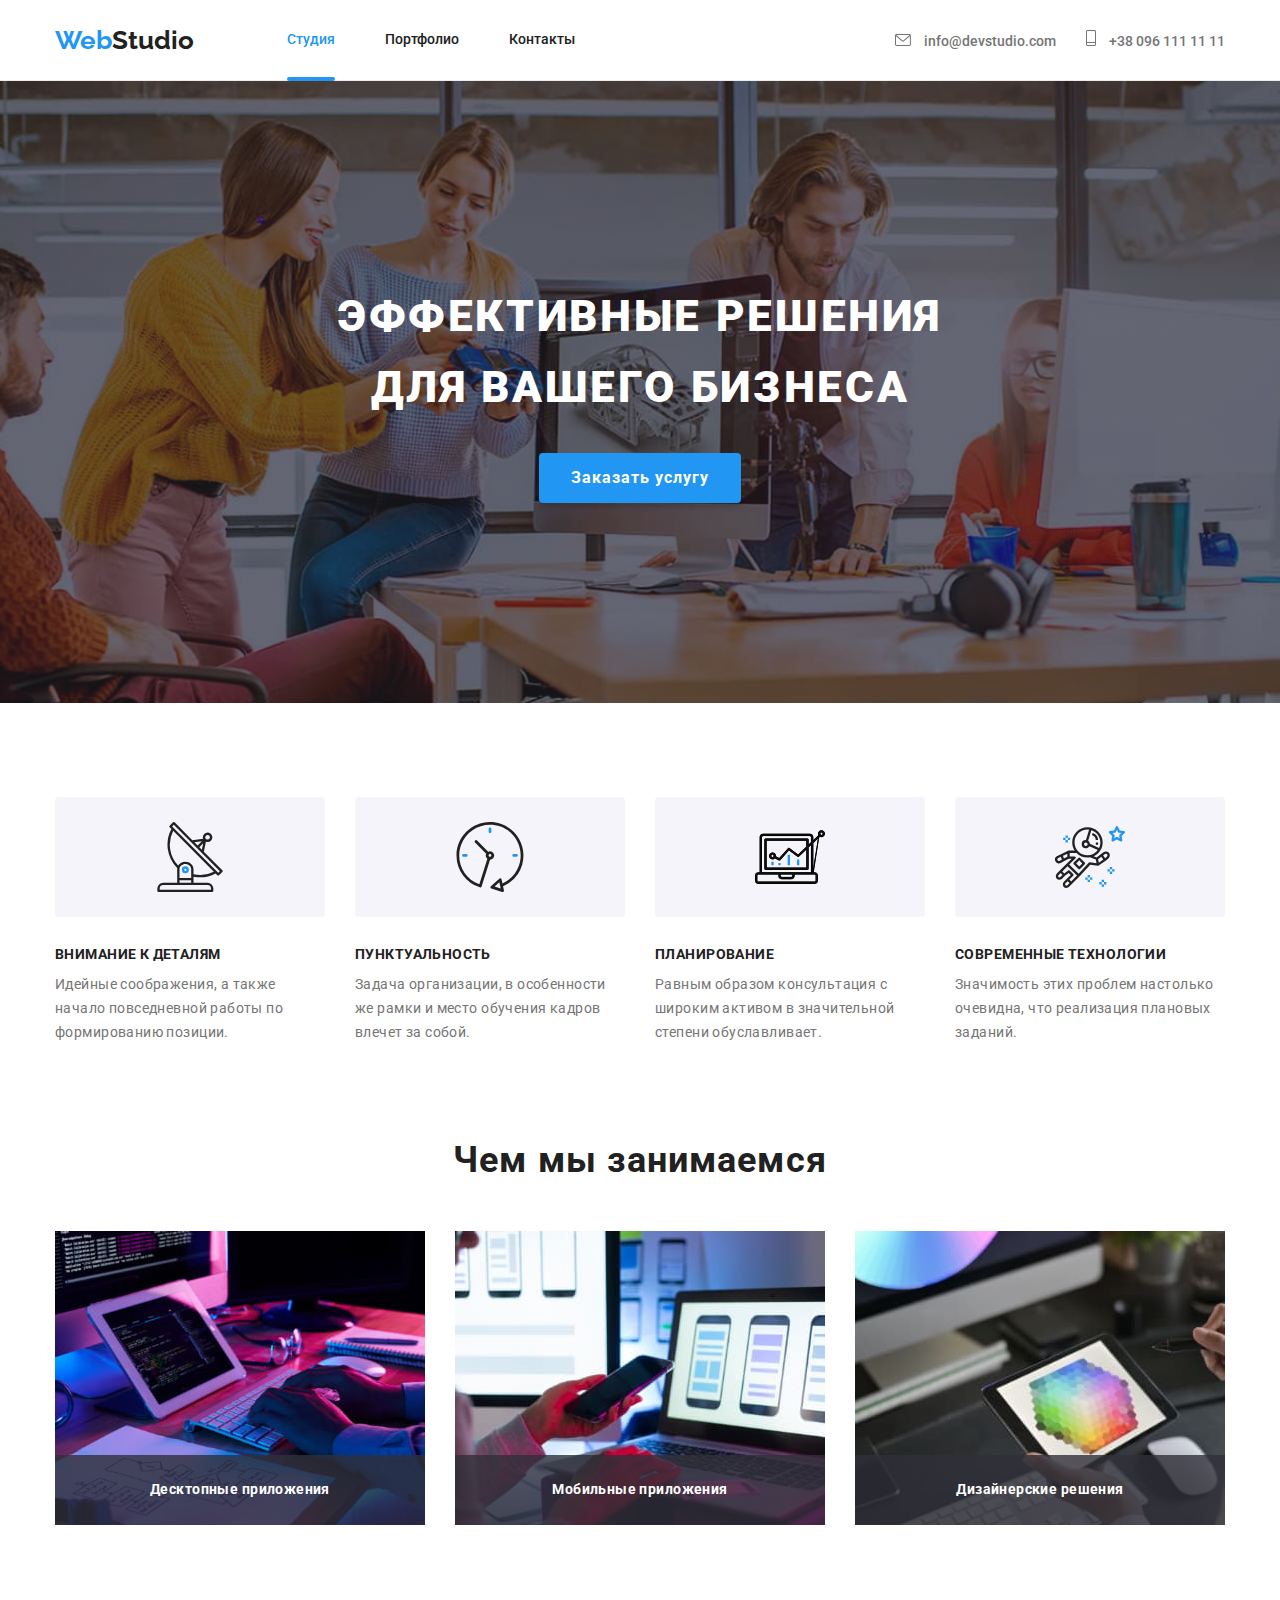
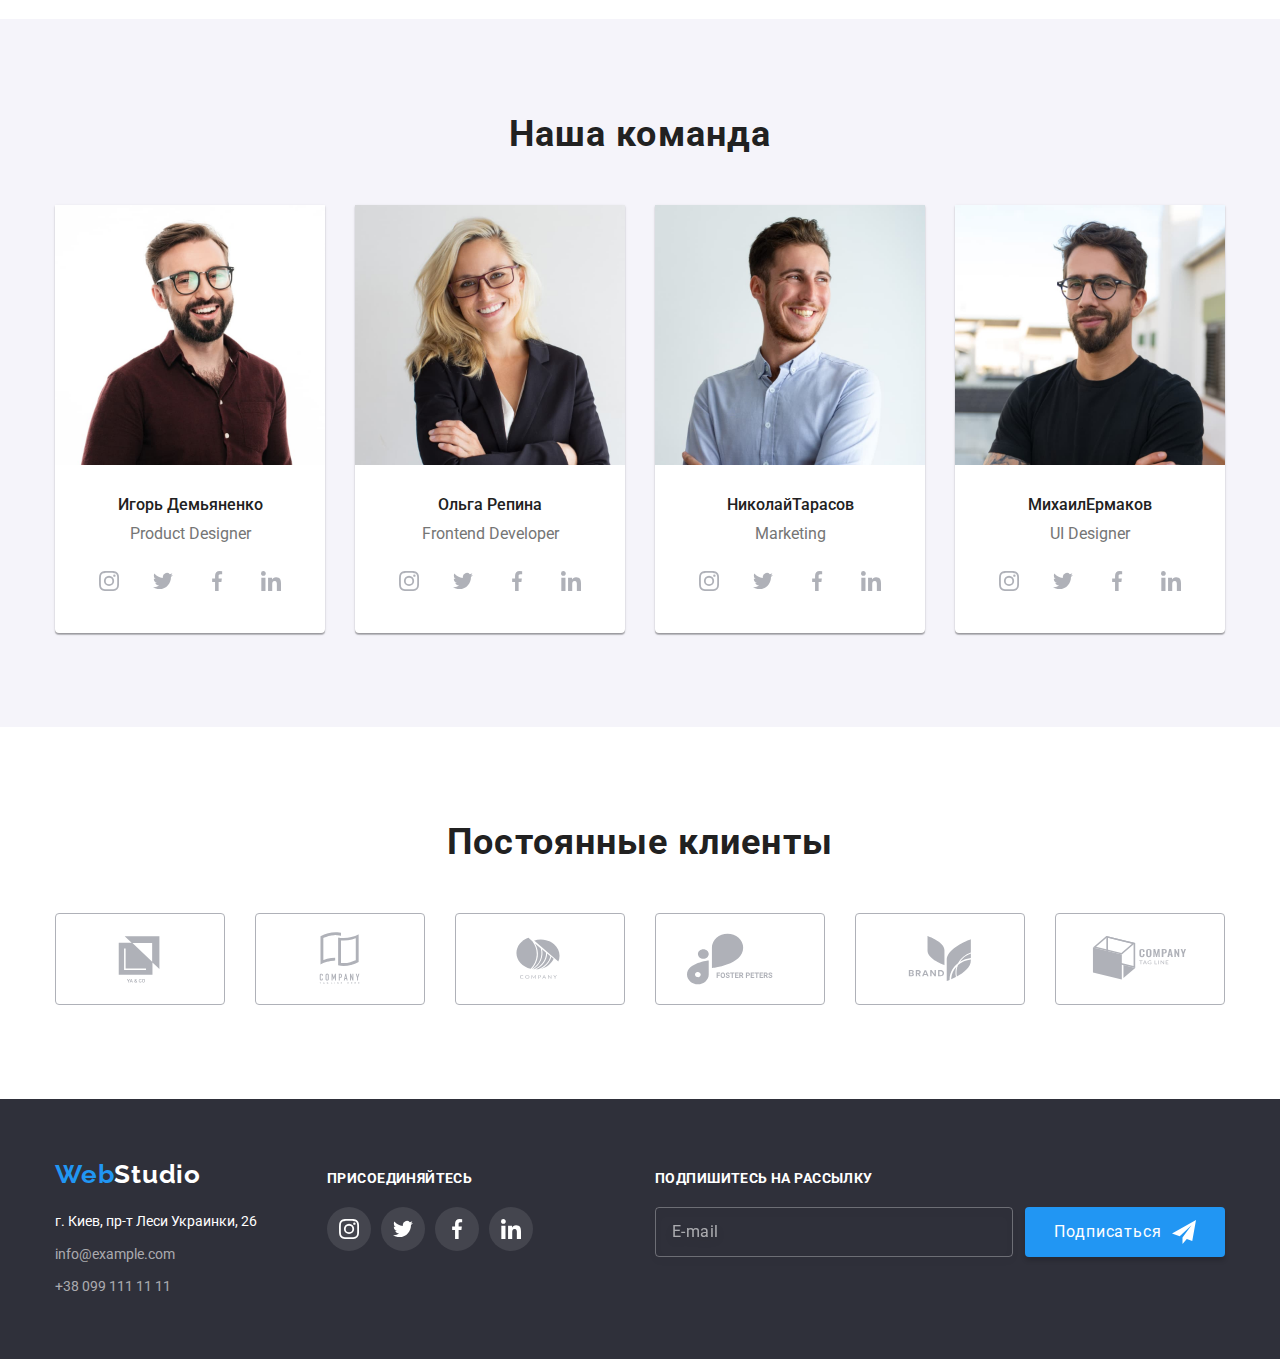
==== commit e426847f: "footer" ====
--- a/index.html
+++ b/index.html
@@ -531,7 +531,7 @@
     <!--футер-->
     <footer class="footer">
       <div class="container footer__container">
-        <div>
+        <div class="footer__container-adress">
           <a class="footer__logo" href="./index.html"
             ><span class="footer__logo-web">Web</span>Studio</a
           >
--- a/css/main.min.css
+++ b/css/main.min.css
@@ -1,2 +1 @@
-:root{--primary-text-color: #757575 ;--tittle-text-color: #212121;--accent-color:#2196F3;--white-color:#ffffff;--background-grey: #2F303A;--background-light-grey: #F5F4FA;--card-set-gap: 30px;--icon-color: #AFB1B8}img{display:block;max-width:100%;height:auto}h1,h2,h3,h4,h5,h6,p,ul{margin-top:0;margin-bottom:0}body{background-color:var(--white-color);color:var(--primary-text-color);font-family:roboto, sans-serif}.list{padding:0;margin:0;list-style:none}.container{width:100%;padding-left:15px;padding-right:15px;margin:0 auto}@media screen and (max-width: 479px){.container{min-width:320px;max-width:479px}}@media screen and (min-width: 480px){.container{width:480px}}@media screen and (min-width: 768px){.container{width:768px}}@media screen and (min-width: 1200px){.container{width:1200px}}.section{padding-top:60px;padding-bottom:60px}@media screen and (min-width: 1200px){.section{padding-top:94px;padding-bottom:94px}}.section.no-padding{padding-top:0;padding-bottom:0}.header__nav{display:none}@media screen and (min-width: 768px){.header__nav{display:-webkit-box;display:-ms-flexbox;display:flex;-webkit-box-align:center;-ms-flex-align:center;align-items:center}}.header{border-bottom:1px solid #ECECEC}.header__container{display:-webkit-box;display:-ms-flexbox;display:flex;-webkit-box-align:center;-ms-flex-align:center;align-items:center;height:60px}@media screen and (min-width: 768px){.header__container{height:80px;display:-webkit-box;display:-ms-flexbox;display:flex;-webkit-box-align:center;-ms-flex-align:center;align-items:center;-webkit-box-pack:center;-ms-flex-pack:center;justify-content:center}}.header__logo{color:var(--tittle-text-color);text-decoration:none;font-family:Raleway;font-weight:bold;font-size:26px;line-height:1.19;margin-right:93px}.header__logo-1{color:var(--accent-color)}.site-nav{display:-webkit-box;display:-ms-flexbox;display:flex}.site-nav__items:not(:last-child){margin-right:50px}.current{color:var(--accent-color)}@media screen and (min-width: 768px){.current::after{content:'';position:absolute;bottom:-1px;display:block;width:100%;height:4px;border-radius:2px;background-color:var(--accent-color)}}.call__emeil-icon{width:14px;height:10px;margin-right:8px;fill:currentColor}@media screen and (min-width: 1200px){.call__emeil-icon{width:16px;height:12px;margin-right:10px}}.call__tel-icon{width:10px;height:14px;margin-right:8px;fill:currentColor}@media screen and (min-width: 1200px){.call__tel-icon{width:10px;height:16px;margin-right:10px}}.site-nav__link{display:block;padding-top:32px;padding-bottom:32px;color:var(--tittle-text-color);font-weight:500;font-size:14px;line-height:1.14;text-decoration:none;position:relative;-webkit-transition:color 250ms cubic-bezier(0.4, 0, 0.2, 1);transition:color 250ms cubic-bezier(0.4, 0, 0.2, 1)}.site-nav__link:hover,.site-nav__link:focus{color:var(--accent-color)}.site-nav__link.current{color:var(--accent-color)}.call{display:none;margin-left:auto}@media screen and (min-width: 768px){.call{display:block}}@media screen and (min-width: 1200px){.call{display:-webkit-box;display:-ms-flexbox;display:flex;padding-bottom:32px;padding-top:32px;-webkit-box-align:baseline;-ms-flex-align:baseline;align-items:baseline}}@media screen and (min-width: 768px){.call__items:not(:last-child){margin-bottom:10px}}@media screen and (min-width: 1200px){.call__items:not(:last-child){margin-right:30px;margin-bottom:0}}.call__link{color:var(--primary-text-color);font-weight:500;font-size:14px;line-height:1.14px;text-decoration:none;-webkit-transition:color 250ms cubic-bezier(0.4, 0, 0.2, 1);transition:color 250ms cubic-bezier(0.4, 0, 0.2, 1)}.call__link:hover,.call__link:focus{color:var(--accent-color)}.menu-open-btn{display:-webkit-inline-box;display:-ms-inline-flexbox;display:inline-flex;font-size:100%;width:40px;height:40px;margin-left:auto;border:none;background-color:#FFFFFF;cursor:pointer;-webkit-box-align:center;-ms-flex-align:center;align-items:center;-webkit-box-pack:center;-ms-flex-pack:center;justify-content:center;z-index:3;-webkit-transition:fill 250ms cubic-bezier(0.4, 0, 0.2, 1);transition:fill 250ms cubic-bezier(0.4, 0, 0.2, 1)}@media screen and (min-width: 768px){.menu-open-btn{display:none}}.menu-open-btn .menu-icon__close{display:block}.menu-open-btn .menu-icon__open{display:none}.menu-open-btn.is-open .menu-icon__close{display:none}.menu-open-btn.is-open .menu-icon__open{display:block}.menu-open-btn:hover,.menu-open-btn:focus{fill:var(--accent-color)}.menu-open-btn__icon{color:var(--accent-color);-webkit-transition:color 250ms cubic-bezier(0.4, 0, 0.2, 1);transition:color 250ms cubic-bezier(0.4, 0, 0.2, 1)}.menu-open-btn__icon:hover,.menu-open-btn__icon:focus{color:var(--accent-color)}.container-menu{display:none;position:absolute;top:0;left:0;width:100%;height:100%;background-color:var(--white-color);padding:48px 40px;text-align:center;font-size:20px;-webkit-transition:250ms cubic-bezier(0.4, 0, 0.2, 1),visibility cubic-bezier(0.4, 0, 0.2, 1);transition:250ms cubic-bezier(0.4, 0, 0.2, 1),visibility cubic-bezier(0.4, 0, 0.2, 1)}.container-menu.is-open{height:100%;display:-webkit-box;display:-ms-flexbox;display:flex;-webkit-box-orient:vertical;-webkit-box-direction:normal;-ms-flex-direction:column;flex-direction:column;-webkit-box-pack:justify;-ms-flex-pack:justify;justify-content:space-between}.container-menu_item:not(:last-child){margin-bottom:32px}.container-menu_link{text-align:left;display:block;text-decoration:none;font-family:Roboto;color:var(--tittle-text-color);font-size:40px;font-weight:500;line-height:1.17;letter-spacing:0.02em;-webkit-transition-property:color;transition-property:color;-webkit-transition-duration:250ms;transition-duration:250ms;-webkit-transition-timing-function:cubic-bezier(0.4, 0, 0.2, 1);transition-timing-function:cubic-bezier(0.4, 0, 0.2, 1)}.container-menu_link:hover,.container-menu_link:focus{color:var(--accent-color)}.container-menu_bottom{text-align:left}.container-menu_tel{font-family:Roboto;font-style:normal;font-weight:500;font-size:34px;line-height:1.18;margin-bottom:32px;letter-spacing:0.02em;color:var(--accent-color)}.container-menu_mail{font-family:Roboto;font-style:normal;font-weight:500;font-size:24px;line-height:1.17;letter-spacing:0.02em;margin-bottom:64px;color:var(--primary-text-color)}.menu-social-list{display:-webkit-box;display:-ms-flexbox;display:flex;-webkit-box-align:center;-ms-flex-align:center;align-items:center;-ms-flex-wrap:wrap;flex-wrap:wrap}.menu-social-list__item:not(:last-child){margin-right:10px;padding-right:10px;border-right:1px solid rgba(33,33,33,0.2)}.menu-social-list__link{text-decoration:none;font-family:Roboto;font-style:normal;font-weight:500;font-size:18px;line-height:1.22;letter-spacing:0.02em;color:var(--accent-color)}.hero{padding-top:118px;padding-bottom:118px;background-color:var(--background-grey);text-align:center;background-repeat:no-repeat;background-size:cover;background-position:center;margin-left:auto;margin-right:auto;background-image:-webkit-gradient(linear, left top, left bottom, from(rgba(47,48,58,0.4)), to(rgba(47,48,58,0.4))),url("../images/header-img-1x.jpg");background-image:linear-gradient(rgba(47,48,58,0.4), rgba(47,48,58,0.4)),url("../images/header-img-1x.jpg")}@media (min-device-pixel-ratio: 2), (-webkit-min-device-pixel-ratio: 2), (min-resolution: 192dpi), (min-resolution: 2dppx){.hero{background-image:-webkit-gradient(linear, left top, left bottom, from(rgba(47,48,58,0.4)), to(rgba(47,48,58,0.4))),url("../images/header-img-2x.jpg");background-image:linear-gradient(rgba(47,48,58,0.4), rgba(47,48,58,0.4)),url("../images/header-img-2x.jpg")}}@media screen and (min-width: 768px){.hero{background-image:-webkit-gradient(linear, left top, left bottom, from(rgba(47,48,58,0.4)), to(rgba(47,48,58,0.4))),url("../images/header-tab-1x.jpg");background-image:linear-gradient(rgba(47,48,58,0.4), rgba(47,48,58,0.4)),url("../images/header-tab-1x.jpg")}}@media screen and (min-width: 768px) and (min-device-pixel-ratio: 2), screen and (min-width: 768px) and (-webkit-min-device-pixel-ratio: 2), screen and (min-width: 768px) and (min-resolution: 192dpi), screen and (min-width: 768px) and (min-resolution: 2dppx){.hero{background-image:-webkit-gradient(linear, left top, left bottom, from(rgba(47,48,58,0.4)), to(rgba(47,48,58,0.4))),url("../images/header-tab-2x.jpg");background-image:linear-gradient(rgba(47,48,58,0.4), rgba(47,48,58,0.4)),url("../images/header-tab-2x.jpg")}}@media screen and (min-width: 1200px){.hero{padding-top:200px;padding-bottom:200px;max-width:1600px;background-image:-webkit-gradient(linear, left top, right top, from(rgba(47,48,58,0.4)), to(rgba(47,48,58,0.4))),url("../images/img-hero.jpg");background-image:linear-gradient(to right, rgba(47,48,58,0.4), rgba(47,48,58,0.4)),url("../images/img-hero.jpg")}}@media screen and (min-width: 1200px) and (min-device-pixel-ratio: 2), screen and (min-width: 1200px) and (-webkit-min-device-pixel-ratio: 2), screen and (min-width: 1200px) and (min-resolution: 192dpi), screen and (min-width: 1200px) and (min-resolution: 2dppx){.hero{background-image:-webkit-gradient(linear, left top, left bottom, from(rgba(47,48,58,0.4)), to(rgba(47,48,58,0.4))),url("../images/img-hero-2x.jpg");background-image:linear-gradient(rgba(47,48,58,0.4), rgba(47,48,58,0.4)),url("../images/img-hero-2x.jpg")}}.hero__title{font-size:26px;font-weight:900;line-height:1.36;letter-spacing:0.06em;text-transform:uppercase;color:var(--white-color);margin-bottom:var(--card-set-gap);max-width:360px;margin-left:auto;margin-right:auto}@media screen and (min-width: 1200px){.hero__title{font-size:44px;line-height:1.61;max-width:696px}}.hero__btn{min-width:200px;min-height:50px;padding:10px 32px;font-weight:bold;font-size:16px;line-height:1.88;-webkit-box-align:center;-ms-flex-align:center;align-items:center;text-align:center;cursor:pointer;letter-spacing:0.06em;border-radius:4px;border:transparent;-webkit-box-shadow:0px 4px 4px rgba(0,0,0,0.15);box-shadow:0px 4px 4px rgba(0,0,0,0.15);background-color:var(--accent-color);color:var(--white-color);-webkit-transition:background-color 250ms cubic-bezier(0.4, 0, 0.2, 1);transition:background-color 250ms cubic-bezier(0.4, 0, 0.2, 1)}.hero__btnhover,.hero__btnfocus{background-color:#188ce8}.hidden-header{display:none}.benefits{margin-bottom:-30px}@media screen and (min-width: 768px){.benefits{display:-webkit-box;display:-ms-flexbox;display:flex;-ms-flex-wrap:wrap;flex-wrap:wrap;margin-left:-30px}}@media screen and (min-width: 1200px){.benefits{display:-webkit-box;display:-ms-flexbox;display:flex;margin-left:-30px}}.benefits__border{display:-webkit-box;display:-ms-flexbox;display:flex;-webkit-box-pack:center;-ms-flex-pack:center;justify-content:center;-webkit-box-align:center;-ms-flex-align:center;align-items:center;border-radius:4px;background-color:var(--background-light-grey);margin-bottom:30px;height:120px}.benefits__icon{display:-webkit-box;display:-ms-flexbox;display:flex;-webkit-box-align:center;-ms-flex-align:center;align-items:center;width:70px;height:70px}.benefits__card{margin-bottom:30px}@media screen and (min-width: 768px){.benefits__card{width:calc(100% / 2 - 30px);margin-left:30px}}@media screen and (min-width: 1200px){.benefits__card{width:calc(100% / 4 - 30px);margin-left:30px}}.benefits__text{font-size:14px;line-height:1.71;letter-spacing:0.03em}.benefits__title{text-align:center;text-transform:uppercase;margin-bottom:10px;font-weight:bold;font-size:14px;line-height:1.14;letter-spacing:0.03em;color:var(--tittle-text-color)}@media screen and (min-width: 768px){.benefits__title{text-align:start}}.works{display:none;padding-top:0}@media screen and (min-width: 1200px){.works{display:block}}.title-two{font-weight:bold;font-size:36px;line-height:1.17;text-align:center;color:var(--tittle-text-color);letter-spacing:0.03em;margin-bottom:50px}.works-examples{display:-webkit-box;display:-ms-flexbox;display:flex}.works-examples__item:not(:first-child){margin-left:var(--card-set-gap)}.works-examples__bkg{position:relative}.works-examples__bkg>.works-examples__text{position:absolute;left:0;bottom:0;width:100%;height:70px;display:-webkit-box;display:-ms-flexbox;display:flex;-webkit-box-pack:center;-ms-flex-pack:center;justify-content:center;-webkit-box-align:center;-ms-flex-align:center;align-items:center;background-color:rgba(47,48,58,0.8);font-family:Roboto;font-style:normal;font-weight:bold;font-size:14px;color:#fff;line-height:0.875;letter-spacing:0.03em}.employee{background-color:var(--background-light-grey)}.employee__list{margin-bottom:-30px}@media screen and (min-width: 768px){.employee__list{display:-webkit-box;display:-ms-flexbox;display:flex;-ms-flex-wrap:wrap;flex-wrap:wrap;margin-left:-30px}}@media screen and (min-width: 1200px){.employee__list{display:-webkit-box;display:-ms-flexbox;display:flex;-ms-flex-wrap:wrap;flex-wrap:wrap;margin-left:-30px}}.employee__name{font-weight:500;font-size:16px;line-height:1.19;color:var(--tittle-text-color);margin-bottom:10px}.employee__profession{font-size:16px;line-height:1.19;margin-bottom:16px}.employee__card{-webkit-box-shadow:0px 1px 3px rgba(0,0,0,0.12),0px 1px 1px rgba(0,0,0,0.14),0px 2px 1px rgba(0,0,0,0.2);box-shadow:0px 1px 3px rgba(0,0,0,0.12),0px 1px 1px rgba(0,0,0,0.14),0px 2px 1px rgba(0,0,0,0.2);border-radius:0px 0px 4px 4px;background:#FFFFFF;text-align:center;margin-bottom:30px}@media screen and (min-width: 768px){.employee__card{width:calc(100% / 2 - 30px);margin-left:30px}}@media screen and (min-width: 1200px){.employee__card{width:calc(100% / 4 - 30px);margin-left:30px}.employee__card:not(:first-child){margin-left:var(--card-set-gap)}}.employee__card-content{padding-top:30px;padding-bottom:24px}@media screen and (min-width: 1200px){.employee__card-content{padding-bottom:30px}}.network{display:-webkit-box;display:-ms-flexbox;display:flex;-webkit-box-pack:center;-ms-flex-pack:center;justify-content:center}.network__link{color:var(--icon-color);display:-webkit-box;display:-ms-flexbox;display:flex;width:44px;height:44px;border-radius:50%;-webkit-box-pack:center;-ms-flex-pack:center;justify-content:center;-webkit-box-align:center;-ms-flex-align:center;align-items:center;-webkit-transition:color 250ms cubic-bezier(0.4, 0, 0.2, 1),background-color 250ms cubic-bezier(0.4, 0, 0.2, 1);transition:color 250ms cubic-bezier(0.4, 0, 0.2, 1),background-color 250ms cubic-bezier(0.4, 0, 0.2, 1)}.network__link:hover,.network__link:focus{color:var(--white-color);background-color:var(--accent-color)}.network__list:not(:first-child){margin-left:10px}.network__icon{fill:currentColor}.clients{margin-bottom:-30px;display:-webkit-box;display:-ms-flexbox;display:flex;-ms-flex-wrap:wrap;flex-wrap:wrap;margin-left:-30px}.clients-section-title{font-family:Roboto;font-style:normal;font-weight:bold;font-size:28px;line-height:1.18;text-align:center;letter-spacing:0.03em;margin-bottom:var(--card-set-gap);color:var(--tittle-text-color)}@media screen and (min-width: 1200px){.clients-section-title{font-size:36px;line-height:1.17;margin-bottom:50px}}.clients__item{margin-bottom:30px;margin-left:30px;width:calc(100% / 2 - 30px)}@media screen and (min-width: 768px){.clients__item{width:calc(100%/3 - 30px)}}@media screen and (min-width: 1200px){.clients__item{width:calc(100% / 6 - 30px)}}.clients__icon{fill:currentColor}.clients__link{width:100%;height:92px;display:-webkit-box;display:-ms-flexbox;display:flex;-webkit-box-pack:center;-ms-flex-pack:center;justify-content:center;-webkit-box-align:center;-ms-flex-align:center;align-items:center;border:1px solid var(--icon-color);border-radius:4px;color:var(--icon-color);-webkit-transition:color 250ms cubic-bezier(0.4, 0, 0.2, 1),border 250ms cubic-bezier(0.4, 0, 0.2, 1);transition:color 250ms cubic-bezier(0.4, 0, 0.2, 1),border 250ms cubic-bezier(0.4, 0, 0.2, 1)}.clients__link:hover,.clients__link:focus{color:var(--accent-color);border-color:var(--accent-color)}.footer{background-color:var(--background-grey);padding-top:60px;padding-bottom:60px}.footer__container{display:block;-webkit-box-align:center;-ms-flex-align:center;align-items:center;-webkit-box-pack:center;-ms-flex-pack:center;justify-content:center}@media screen and (min-width: 1200px){.footer__container{display:-webkit-box;display:-ms-flexbox;display:flex;-webkit-box-pack:start;-ms-flex-pack:start;justify-content:flex-start;-webkit-box-align:baseline;-ms-flex-align:baseline;align-items:baseline}}.footer__logo{font-family:Raleway;font-style:normal;font-weight:bold;font-size:26px;line-height:1.19;color:var(--white-color);letter-spacing:0.03em;text-decoration:none;margin-bottom:20px;display:block}.footer__logo-web{color:var(--accent-color)}.address li:not(:last-child){margin-bottom:9px}.address__link-physical{text-decoration:none;font-style:normal;font-size:14px;line-height:1.7;color:var(--white-color);margin-top:20px;-webkit-transition:color 250ms cubic-bezier(0.4, 0, 0.2, 1);transition:color 250ms cubic-bezier(0.4, 0, 0.2, 1)}.address__link-physical:hover,.address__link-physical:focus{color:var(--accent-color)}.address__link{text-decoration:none;font-style:normal;font-size:14px;line-height:1.7;color:rgba(255,255,255,0.6);margin-bottom:60px;-webkit-transition:color 250ms cubic-bezier(0.4, 0, 0.2, 1);transition:color 250ms cubic-bezier(0.4, 0, 0.2, 1)}.address__link:hover,.address__link:focus{color:var(--accent-color)}.join{margin-left:70px}.footer__header{display:-webkit-box;display:-ms-flexbox;display:flex;font-family:Roboto;font-style:normal;font-weight:bold;font-size:14px;line-height:1.14;letter-spacing:0.03em;text-transform:uppercase;color:var(--white-color);margin-bottom:20px}.join__list{display:-webkit-box;display:-ms-flexbox;display:flex}.join__icon{fill:currentColor}.join__link{color:var(--white-color);display:-webkit-box;display:-ms-flexbox;display:flex;width:44px;height:44px;border-radius:50%;-webkit-box-pack:center;-ms-flex-pack:center;justify-content:center;-webkit-box-align:center;-ms-flex-align:center;align-items:center;background-color:rgba(255,255,255,0.1);-webkit-transition:background-color 250ms cubic-bezier(0.4, 0, 0.2, 1);transition:background-color 250ms cubic-bezier(0.4, 0, 0.2, 1)}.join__link:hover,.join__link:focus{background-color:var(--accent-color)}.join__item:not(:first-child){margin-left:10px}.subscription__form{display:-webkit-box;display:-ms-flexbox;display:flex;-webkit-box-align:center;-ms-flex-align:center;align-items:center}.subscription{margin-left:93px}.subscription__input{width:358px;height:50px;border:1px solid rgba(255,255,255,0.3);-webkit-box-sizing:border-box;box-sizing:border-box;-webkit-filter:drop-shadow(0px 4px 4px rgba(0,0,0,0.15));filter:drop-shadow(0px 4px 4px rgba(0,0,0,0.15));border-radius:4px;background-color:inherit;padding-left:16px;cursor:pointer;font-size:16px;line-height:1.25px;letter-spacing:0.03em;color:rgba(255,255,255,0.6)}.subscription__input::-webkit-input-placeholder{font-size:16px;line-height:1.25;display:-webkit-box;display:flex;-webkit-box-align:center;align-items:center;letter-spacing:0.03em;color:rgba(255,255,255,0.6)}.subscription__input:-ms-input-placeholder{font-size:16px;line-height:1.25;display:-ms-flexbox;display:flex;-ms-flex-align:center;align-items:center;letter-spacing:0.03em;color:rgba(255,255,255,0.6)}.subscription__input::-ms-input-placeholder{font-size:16px;line-height:1.25;display:-ms-flexbox;display:flex;-ms-flex-align:center;align-items:center;letter-spacing:0.03em;color:rgba(255,255,255,0.6)}.subscription__input::placeholder{font-size:16px;line-height:1.25;display:-webkit-box;display:-ms-flexbox;display:flex;-webkit-box-align:center;-ms-flex-align:center;align-items:center;letter-spacing:0.03em;color:rgba(255,255,255,0.6)}.subscription__btn{width:200px;height:50px;background:#2196F3;border:none;-webkit-box-shadow:0px 4px 4px rgba(0,0,0,0.15);box-shadow:0px 4px 4px rgba(0,0,0,0.15);border-radius:4px;display:-webkit-box;display:-ms-flexbox;display:flex;-webkit-box-align:center;-ms-flex-align:center;align-items:center;-webkit-box-pack:center;-ms-flex-pack:center;justify-content:center;margin-left:12px;-webkit-transition:background-color 250ms cubic-bezier(0.4, 0, 0.2, 1);transition:background-color 250ms cubic-bezier(0.4, 0, 0.2, 1)}.subscription__btn:hover,.subscription__btn:focus{background-color:#188ce8}.subscription__btn-text{font-size:16px;line-height:1.875;letter-spacing:0.06em;color:#FFFFFF}.icon-send{fill:var(--white-color);margin-left:10px}.filter{text-align:center;display:-webkit-box;display:-ms-flexbox;display:flex;-webkit-box-pack:center;-ms-flex-pack:center;justify-content:center;margin-bottom:50px}.filter li:nth-child(1n+2){margin-left:8px}.filter__link{font-style:normal;font-weight:500;font-size:16px;line-height:26px;border-radius:4px;padding:6px 22px;border:none;cursor:pointer;text-align:center;letter-spacing:0.03em;color:var(--tittle-text-color);background:#F5F4FA;-webkit-transition:color 250ms cubic-bezier(0.4, 0, 0.2, 1),background-color 250ms cubic-bezier(0.4, 0, 0.2, 1),-webkit-box-shadow 250ms cubic-bezier(0.4, 0, 0.2, 1);transition:color 250ms cubic-bezier(0.4, 0, 0.2, 1),background-color 250ms cubic-bezier(0.4, 0, 0.2, 1),-webkit-box-shadow 250ms cubic-bezier(0.4, 0, 0.2, 1);transition:color 250ms cubic-bezier(0.4, 0, 0.2, 1),background-color 250ms cubic-bezier(0.4, 0, 0.2, 1),box-shadow 250ms cubic-bezier(0.4, 0, 0.2, 1);transition:color 250ms cubic-bezier(0.4, 0, 0.2, 1),background-color 250ms cubic-bezier(0.4, 0, 0.2, 1),box-shadow 250ms cubic-bezier(0.4, 0, 0.2, 1),-webkit-box-shadow 250ms cubic-bezier(0.4, 0, 0.2, 1)}.filter__link:hover,.filter__link:focus{background-color:var(--accent-color);color:var(--white-color);-webkit-box-shadow:0px 3px 1px rgba(0,0,0,0.1),0px 1px 2px rgba(0,0,0,0.08),0px 2px 2px rgba(0,0,0,0.12);box-shadow:0px 3px 1px rgba(0,0,0,0.1),0px 1px 2px rgba(0,0,0,0.08),0px 2px 2px rgba(0,0,0,0.12)}.galery__link{text-decoration:none;padding:0;margin:0;display:block;-webkit-transition:-webkit-box-shadow 250ms cubic-bezier(0.4, 0, 0.2, 1);transition:-webkit-box-shadow 250ms cubic-bezier(0.4, 0, 0.2, 1);transition:box-shadow 250ms cubic-bezier(0.4, 0, 0.2, 1);transition:box-shadow 250ms cubic-bezier(0.4, 0, 0.2, 1), -webkit-box-shadow 250ms cubic-bezier(0.4, 0, 0.2, 1)}.galery__link:hover,.galery__link:focus{-webkit-box-shadow:0px 1px 1px rgba(0,0,0,0.12),0px 4px 4px rgba(0,0,0,0.06),1px 4px 6px rgba(0,0,0,0.16);box-shadow:0px 1px 1px rgba(0,0,0,0.12),0px 4px 4px rgba(0,0,0,0.06),1px 4px 6px rgba(0,0,0,0.16)}.galery{padding:0;margin:0;list-style:none;display:-webkit-box;display:-ms-flexbox;display:flex;-ms-flex-wrap:wrap;flex-wrap:wrap;margin-left:calc(-1 * var(--card-set-gap));margin-top:calc(-1 * var(--card-set-gap))}.galery-frame__title{font-size:18px;line-height:2;letter-spacing:0.06em;margin-bottom:4px;color:var(--tittle-text-color)}.galery-frame__text{font-size:16px;line-height:1.88;letter-spacing:0.03em;color:var(--primary-text-color)}.galery-frame{border:1px solid #EEEEEE;border-top:none;padding:20px 24px}.galery__list{-ms-flex-preferred-size:calc(100%/3 - var(--card-set-gap));flex-basis:calc(100%/3 - var(--card-set-gap));margin-left:var(--card-set-gap);margin-top:var(--card-set-gap)}.galery__image{position:relative;overflow:hidden}.galery__text{position:absolute;top:0;left:0;width:100%;height:100%;padding:63px 24px;font-size:18px;line-height:1.5;letter-spacing:0.03em;background:rgba(33,150,243,0.9);color:var(--white-color);-webkit-transform:translateY(100%);transform:translateY(100%);-webkit-transition-property:-webkit-transform;transition-property:-webkit-transform;transition-property:transform;transition-property:transform, -webkit-transform;-webkit-transition-duration:250ms;transition-duration:250ms;-webkit-transition-timing-function:cubic-bezier(0.4, 0, 0.2, 1);transition-timing-function:cubic-bezier(0.4, 0, 0.2, 1)}.galery__link:hover .galery__text,.galery__link:focus .galery__text{-webkit-transform:translateY(0);transform:translateY(0)}.backdrop{position:fixed;top:0;left:0;width:100%;height:100%;background-color:rgba(0,0,0,0.2)}.backdrop.is-hidden{opacity:0;pointer-events:none;visibility:visible}.backdrop.is-hidden .modal{-webkit-transform:translate(-50%, -50%) scaleY(0);transform:translate(-50%, -50%) scaleY(0)}.modal{position:absolute;top:50%;left:50%;-webkit-transform:translate(-50%, -50%);transform:translate(-50%, -50%);min-width:528px;min-height:581px;border-radius:4px;padding:40px;-webkit-transition-property:-webkit-transform;transition-property:-webkit-transform;transition-property:transform;transition-property:transform, -webkit-transform;-webkit-transition-duration:250ms;transition-duration:250ms;-webkit-transition-timing-function:cubic-bezier(0.4, 0, 0.2, 1);transition-timing-function:cubic-bezier(0.4, 0, 0.2, 1);background-color:var(--white-color);-webkit-box-shadow:0px 1px 3px rgba(0,0,0,0.12),0px 1px 1px rgba(0,0,0,0.14),0px 2px 1px rgba(0,0,0,0.2);box-shadow:0px 1px 3px rgba(0,0,0,0.12),0px 1px 1px rgba(0,0,0,0.14),0px 2px 1px rgba(0,0,0,0.2);display:-webkit-box;display:-ms-flexbox;display:flex;-webkit-box-orient:vertical;-webkit-box-direction:normal;-ms-flex-direction:column;flex-direction:column}.modal-close__btn{position:absolute;display:-webkit-box;display:-ms-flexbox;display:flex;-webkit-box-pack:center;-ms-flex-pack:center;justify-content:center;-webkit-box-align:center;-ms-flex-align:center;align-items:center;cursor:pointer;top:8px;right:8px;width:30px;height:30px;border-radius:50%;border:1px solid #0000001a;background-color:#ffffff;-webkit-transition:fill 250ms cubic-bezier(0.4, 0, 0.2, 1);transition:fill 250ms cubic-bezier(0.4, 0, 0.2, 1)}.modal-close__btn:hover,.modal-close__btn:focus{fill:var(--accent-color)}.modal__title{font-weight:bold;font-size:20px;line-height:1.15;text-align:center;letter-spacing:0.03em;color:#212121;margin-bottom:12px}.modal__form{margin-bottom:10px;display:-webkit-box;display:-ms-flexbox;display:flex;-webkit-box-orient:vertical;-webkit-box-direction:normal;-ms-flex-direction:column;flex-direction:column;font-size:12px;line-height:1.17;letter-spacing:0.01em;color:#757575;position:relative}.modal__form label{margin-bottom:4px}.modal__input{width:100%;height:40px;border:1px solid #21212133;display:block;border-radius:4px;padding-top:11px;padding-bottom:11px;padding-left:42px;padding-right:12px;cursor:pointer;-webkit-transition:border-color 250ms cubic-bezier(0.4, 0, 0.2, 1);transition:border-color 250ms cubic-bezier(0.4, 0, 0.2, 1)}.modal__input:focus{border-color:var(--accent-color);outline:var(--accent-color)}.modal__icon{position:absolute;display:block;top:50%;left:11px;fill:#212121;-webkit-transition:fill 250ms cubic-bezier(0.4, 0, 0.2, 1);transition:fill 250ms cubic-bezier(0.4, 0, 0.2, 1)}.modal__input:focus-within .modal__icon{fill:var(--accent-color)}.modal__textarea{font-size:12px;font-weight:400;line-height:1.17;letter-spacing:0.01em;text-align:left;width:100%;height:120px;padding:12px 16px;border:1px solid rgba(33,33,33,0.2);-webkit-box-sizing:border-box;box-sizing:border-box;border-radius:4px;resize:none;cursor:pointer;margin-bottom:10px;-webkit-transition:border-color 250ms cubic-bezier(0.4, 0, 0.2, 1);transition:border-color 250ms cubic-bezier(0.4, 0, 0.2, 1)}.modal__textarea::-webkit-input-placeholder{color:rgba(117,117,117,0.5)}.modal__textarea:-ms-input-placeholder{color:rgba(117,117,117,0.5)}.modal__textarea::-ms-input-placeholder{color:rgba(117,117,117,0.5)}.modal__textarea::placeholder{color:rgba(117,117,117,0.5)}.modal__textarea:focus{border-color:var(--accent-color);outline:var(--accent-color)}.check__input{position:absolute;-webkit-appearance:none;-moz-appearance:none;appearance:none}.check{display:-webkit-box;display:-ms-flexbox;display:flex;-webkit-box-orient:horizontal;-webkit-box-direction:normal;-ms-flex-direction:row;flex-direction:row;-webkit-box-align:center;-ms-flex-align:center;align-items:center;-webkit-box-pack:center;-ms-flex-pack:center;justify-content:center;font-size:14px;line-height:1.7;letter-spacing:0.03em;cursor:pointer}.check__agreement{-webkit-text-decoration-line:underline;text-decoration-line:underline;color:var(--accent-color)}.check__icon{width:16px;height:15px;margin-right:7px;border:2px solid #212121;border-radius:2px;display:-webkit-box;display:-ms-flexbox;display:flex;-webkit-box-pack:center;-ms-flex-pack:center;justify-content:center;-webkit-box-align:center;-ms-flex-align:center;align-items:center;-webkit-transition:border-color 250ms cubic-bezier(0.4, 0, 0.2, 1),background-color 250ms cubic-bezier(0.4, 0, 0.2, 1),fill 250ms cubic-bezier(0.4, 0, 0.2, 1);transition:border-color 250ms cubic-bezier(0.4, 0, 0.2, 1),background-color 250ms cubic-bezier(0.4, 0, 0.2, 1),fill 250ms cubic-bezier(0.4, 0, 0.2, 1)}.check__input:checked+.check__icon{border:transparent;background-color:var(--accent-color);fill:#ffffff}.check:focus-within>.check__icon{border-color:var(--accent-color)}.modal__btn{font-size:inherit;width:200px;height:50px;padding:10px 55px;margin-top:30px;background-color:var(--accent-color);color:#ffffff;-webkit-box-shadow:0px 4px 4px rgba(0,0,0,0.15);box-shadow:0px 4px 4px rgba(0,0,0,0.15);border-radius:4px;border:none;cursor:pointer;display:block;margin-right:auto;margin-left:auto;-webkit-transition:border-color 250ms cubic-bezier(0.4, 0, 0.2, 1);transition:border-color 250ms cubic-bezier(0.4, 0, 0.2, 1)}.modal__btn:hover,.modal__btn:focus{background-color:#188ce8}
-/*# sourceMappingURL=main.min.css.map */+:root{--primary-text-color: #757575 ;--tittle-text-color: #212121;--accent-color:#2196F3;--white-color:#ffffff;--background-grey: #2F303A;--background-light-grey: #F5F4FA;--card-set-gap: 30px;--icon-color: #AFB1B8}img{display:block;max-width:100%;height:auto}h1,h2,h3,h4,h5,h6,p,ul{margin-top:0;margin-bottom:0}body{background-color:var(--white-color);color:var(--primary-text-color);font-family:roboto,sans-serif}.list{padding:0;margin:0;list-style:none}.container{width:100%;padding-left:15px;padding-right:15px;margin:0 auto}@media screen and (max-width: 479px){.container{min-width:320px;max-width:479px}}@media screen and (min-width: 480px){.container{width:480px}}@media screen and (min-width: 768px){.container{width:768px}}@media screen and (min-width: 1200px){.container{width:1200px}}.section{padding-top:60px;padding-bottom:60px}@media screen and (min-width: 1200px){.section{padding-top:94px;padding-bottom:94px}}.section.no-padding{padding-top:0;padding-bottom:0}.header__nav{display:none}@media screen and (min-width: 768px){.header__nav{display:flex;align-items:center}}.header{border-bottom:1px solid #ececec}.header__container{display:flex;align-items:center;height:60px}@media screen and (min-width: 768px){.header__container{height:80px;display:flex;align-items:center;justify-content:center}}.header__logo{color:var(--tittle-text-color);text-decoration:none;font-family:Raleway;font-weight:bold;font-size:26px;line-height:1.19;margin-right:93px}.header__logo-1{color:var(--accent-color)}.site-nav{display:flex}.site-nav__items:not(:last-child){margin-right:50px}.current{color:var(--accent-color)}@media screen and (min-width: 768px){.current::after{content:"";position:absolute;bottom:-1px;display:block;width:100%;height:4px;border-radius:2px;background-color:var(--accent-color)}}.call__emeil-icon{width:14px;height:10px;margin-right:8px;fill:currentColor}@media screen and (min-width: 1200px){.call__emeil-icon{width:16px;height:12px;margin-right:10px}}.call__tel-icon{width:10px;height:14px;margin-right:8px;fill:currentColor}@media screen and (min-width: 1200px){.call__tel-icon{width:10px;height:16px;margin-right:10px}}.site-nav__link{display:block;padding-top:32px;padding-bottom:32px;color:var(--tittle-text-color);font-weight:500;font-size:14px;line-height:1.14;text-decoration:none;position:relative;transition:color 250ms cubic-bezier(0.4, 0, 0.2, 1)}.site-nav__link:hover,.site-nav__link:focus{color:var(--accent-color)}.site-nav__link.current{color:var(--accent-color)}.call{display:none;margin-left:auto}@media screen and (min-width: 768px){.call{display:block}}@media screen and (min-width: 1200px){.call{display:flex;padding-bottom:32px;padding-top:32px;align-items:baseline}}@media screen and (min-width: 768px){.call__items:not(:last-child){margin-bottom:10px}}@media screen and (min-width: 1200px){.call__items:not(:last-child){margin-right:30px;margin-bottom:0}}.call__link{color:var(--primary-text-color);font-weight:500;font-size:14px;line-height:1.14px;text-decoration:none;transition:color 250ms cubic-bezier(0.4, 0, 0.2, 1)}.call__link:hover,.call__link:focus{color:var(--accent-color)}.menu-open-btn{display:inline-flex;font-size:100%;width:40px;height:40px;margin-left:auto;border:none;background-color:#fff;cursor:pointer;align-items:center;justify-content:center;z-index:3;transition:fill 250ms cubic-bezier(0.4, 0, 0.2, 1)}@media screen and (min-width: 768px){.menu-open-btn{display:none}}.menu-open-btn .menu-icon__close{display:block}.menu-open-btn .menu-icon__open{display:none}.menu-open-btn.is-open .menu-icon__close{display:none}.menu-open-btn.is-open .menu-icon__open{display:block}.menu-open-btn:hover,.menu-open-btn:focus{fill:var(--accent-color)}.menu-open-btn__icon{color:var(--accent-color);transition:color 250ms cubic-bezier(0.4, 0, 0.2, 1)}.menu-open-btn__icon:hover,.menu-open-btn__icon:focus{color:var(--accent-color)}.container-menu{display:none;position:absolute;top:0;left:0;width:100%;height:100%;background-color:var(--white-color);padding:48px 40px;text-align:center;font-size:20px;transition:250ms cubic-bezier(0.4, 0, 0.2, 1),visibility cubic-bezier(0.4, 0, 0.2, 1)}.container-menu.is-open{height:100%;display:flex;flex-direction:column;justify-content:space-between}.container-menu_item:not(:last-child){margin-bottom:32px}.container-menu_link{text-align:left;display:block;text-decoration:none;font-family:Roboto;color:var(--tittle-text-color);font-size:40px;font-weight:500;line-height:1.17;letter-spacing:.02em;transition-property:color;transition-duration:250ms;transition-timing-function:cubic-bezier(0.4, 0, 0.2, 1)}.container-menu_link:hover,.container-menu_link:focus{color:var(--accent-color)}.container-menu_bottom{text-align:left}.container-menu_tel{font-family:Roboto;font-style:normal;font-weight:500;font-size:34px;line-height:1.18;margin-bottom:32px;letter-spacing:.02em;color:var(--accent-color)}.container-menu_mail{font-family:Roboto;font-style:normal;font-weight:500;font-size:24px;line-height:1.17;letter-spacing:.02em;margin-bottom:64px;color:var(--primary-text-color)}.menu-social-list{display:flex;align-items:center;flex-wrap:wrap}.menu-social-list__item:not(:last-child){margin-right:10px;padding-right:10px;border-right:1px solid rgba(33,33,33,.2)}.menu-social-list__link{text-decoration:none;font-family:Roboto;font-style:normal;font-weight:500;font-size:18px;line-height:1.22;letter-spacing:.02em;color:var(--accent-color)}.hero{padding-top:118px;padding-bottom:118px;background-color:var(--background-grey);text-align:center;background-repeat:no-repeat;background-size:cover;background-position:center;margin-left:auto;margin-right:auto;background-image:linear-gradient(rgba(47, 48, 58, 0.4), rgba(47, 48, 58, 0.4)),url("../images/header-img-1x.jpg")}@media(min-device-pixel-ratio: 2),(-webkit-min-device-pixel-ratio: 2),(min-resolution: 192dpi),(min-resolution: 2dppx){.hero{background-image:linear-gradient(rgba(47, 48, 58, 0.4), rgba(47, 48, 58, 0.4)),url("../images/header-img-2x.jpg")}}@media screen and (min-width: 768px){.hero{background-image:linear-gradient(rgba(47, 48, 58, 0.4), rgba(47, 48, 58, 0.4)),url("../images/header-tab-1x.jpg")}}@media screen and (min-width: 768px)and (min-device-pixel-ratio: 2),screen and (min-width: 768px)and (-webkit-min-device-pixel-ratio: 2),screen and (min-width: 768px)and (min-resolution: 192dpi),screen and (min-width: 768px)and (min-resolution: 2dppx){.hero{background-image:linear-gradient(rgba(47, 48, 58, 0.4), rgba(47, 48, 58, 0.4)),url("../images/header-tab-2x.jpg")}}@media screen and (min-width: 1200px){.hero{padding-top:200px;padding-bottom:200px;max-width:1600px;background-image:linear-gradient(to right, rgba(47, 48, 58, 0.4), rgba(47, 48, 58, 0.4)),url("../images/img-hero.jpg")}}@media screen and (min-width: 1200px)and (min-device-pixel-ratio: 2),screen and (min-width: 1200px)and (-webkit-min-device-pixel-ratio: 2),screen and (min-width: 1200px)and (min-resolution: 192dpi),screen and (min-width: 1200px)and (min-resolution: 2dppx){.hero{background-image:linear-gradient(rgba(47, 48, 58, 0.4), rgba(47, 48, 58, 0.4)),url("../images/img-hero-2x.jpg")}}.hero__title{font-size:26px;font-weight:900;line-height:1.36;letter-spacing:.06em;text-transform:uppercase;color:var(--white-color);margin-bottom:var(--card-set-gap);max-width:360px;margin-left:auto;margin-right:auto}@media screen and (min-width: 1200px){.hero__title{font-size:44px;line-height:1.61;max-width:696px}}.hero__btn{min-width:200px;min-height:50px;padding:10px 32px;font-weight:bold;font-size:16px;line-height:1.88;align-items:center;text-align:center;cursor:pointer;letter-spacing:.06em;border-radius:4px;border:transparent;box-shadow:0px 4px 4px rgba(0,0,0,.15);background-color:var(--accent-color);color:var(--white-color);transition:background-color 250ms cubic-bezier(0.4, 0, 0.2, 1)}.hero__btnhover,.hero__btnfocus{background-color:#188ce8}.hidden-header{display:none}.benefits{margin-bottom:-30px}@media screen and (min-width: 768px){.benefits{display:flex;flex-wrap:wrap;margin-left:-30px}}@media screen and (min-width: 1200px){.benefits{display:flex;margin-left:-30px}}.benefits__border{display:flex;justify-content:center;align-items:center;border-radius:4px;background-color:var(--background-light-grey);margin-bottom:30px;height:120px}.benefits__icon{display:flex;align-items:center;width:70px;height:70px}.benefits__card{margin-bottom:30px}@media screen and (min-width: 768px){.benefits__card{width:calc(100% / 2 - 30px);margin-left:30px}}@media screen and (min-width: 1200px){.benefits__card{width:calc(100% / 4 - 30px);margin-left:30px}}.benefits__text{font-size:14px;line-height:1.71;letter-spacing:.03em}.benefits__title{text-align:center;text-transform:uppercase;margin-bottom:10px;font-weight:bold;font-size:14px;line-height:1.14;letter-spacing:.03em;color:var(--tittle-text-color)}@media screen and (min-width: 768px){.benefits__title{text-align:start}}.works{display:none;padding-top:0}@media screen and (min-width: 1200px){.works{display:block}}.title-two{font-weight:bold;font-size:36px;line-height:1.17;text-align:center;color:var(--tittle-text-color);letter-spacing:.03em;margin-bottom:50px}.works-examples{display:flex}.works-examples__item:not(:first-child){margin-left:var(--card-set-gap)}.works-examples__bkg{position:relative}.works-examples__bkg>.works-examples__text{position:absolute;left:0;bottom:0;width:100%;height:70px;display:flex;justify-content:center;align-items:center;background-color:rgba(47,48,58,.8);font-family:Roboto;font-style:normal;font-weight:bold;font-size:14px;color:#fff;line-height:.875;letter-spacing:.03em}.employee{background-color:var(--background-light-grey)}.employee__list{margin-bottom:-30px}@media screen and (min-width: 768px){.employee__list{display:flex;flex-wrap:wrap;margin-left:-30px}}@media screen and (min-width: 1200px){.employee__list{display:flex;flex-wrap:wrap;margin-left:-30px}}.employee__name{font-weight:500;font-size:16px;line-height:1.19;color:var(--tittle-text-color);margin-bottom:10px}.employee__profession{font-size:16px;line-height:1.19;margin-bottom:16px}.employee__card{box-shadow:0px 1px 3px rgba(0,0,0,.12),0px 1px 1px rgba(0,0,0,.14),0px 2px 1px rgba(0,0,0,.2);border-radius:0px 0px 4px 4px;background:#fff;text-align:center;margin-bottom:30px}@media screen and (min-width: 768px){.employee__card{width:calc(100% / 2 - 30px);margin-left:30px}}@media screen and (min-width: 1200px){.employee__card{width:calc(100% / 4 - 30px);margin-left:30px}.employee__card:not(:first-child){margin-left:var(--card-set-gap)}}.employee__card-content{padding-top:30px;padding-bottom:24px}@media screen and (min-width: 1200px){.employee__card-content{padding-bottom:30px}}.network{display:flex;justify-content:center}.network__link{color:var(--icon-color);display:flex;width:44px;height:44px;border-radius:50%;justify-content:center;align-items:center;transition:color 250ms cubic-bezier(0.4, 0, 0.2, 1),background-color 250ms cubic-bezier(0.4, 0, 0.2, 1)}.network__link:hover,.network__link:focus{color:var(--white-color);background-color:var(--accent-color)}.network__list:not(:first-child){margin-left:10px}.network__icon{fill:currentColor}.clients{margin-bottom:-30px;display:flex;flex-wrap:wrap;margin-left:-30px}.clients-section-title{font-family:Roboto;font-style:normal;font-weight:bold;font-size:28px;line-height:1.18;text-align:center;letter-spacing:.03em;margin-bottom:var(--card-set-gap);color:var(--tittle-text-color)}@media screen and (min-width: 1200px){.clients-section-title{font-size:36px;line-height:1.17;margin-bottom:50px}}.clients__item{margin-bottom:30px;margin-left:30px;width:calc(100% / 2 - 30px)}@media screen and (min-width: 768px){.clients__item{width:calc(100%/3 - 30px)}}@media screen and (min-width: 1200px){.clients__item{width:calc(100% / 6 - 30px)}}.clients__icon{fill:currentColor}.clients__link{width:100%;height:92px;display:flex;justify-content:center;align-items:center;border:1px solid var(--icon-color);border-radius:4px;color:var(--icon-color);transition:color 250ms cubic-bezier(0.4, 0, 0.2, 1),border 250ms cubic-bezier(0.4, 0, 0.2, 1)}.clients__link:hover,.clients__link:focus{color:var(--accent-color);border-color:var(--accent-color)}.footer{background-color:var(--background-grey);padding-top:60px;padding-bottom:60px}.footer__container{align-items:center;justify-content:center}@media screen and (min-width: 768px){.footer__container{display:flex;flex-wrap:wrap;justify-content:space-around}}@media screen and (min-width: 1200px){.footer__container{display:flex;align-items:baseline}}.footer__container-adress{text-align:center}@media screen and (min-width: 1200px){.footer__container-adress{text-align:start}}.footer__logo{font-family:Raleway;font-style:normal;font-weight:bold;font-size:26px;line-height:1.19;color:var(--white-color);letter-spacing:.03em;text-decoration:none;margin-bottom:20px;display:block}.footer__logo-web{color:var(--accent-color)}.address li:not(:last-child){margin-bottom:9px}.address__link-physical{text-decoration:none;font-style:normal;font-size:14px;line-height:1.7;color:var(--white-color);margin-top:20px;transition:color 250ms cubic-bezier(0.4, 0, 0.2, 1)}.address__link-physical:hover,.address__link-physical:focus{color:var(--accent-color)}.address__link{text-decoration:none;font-style:normal;font-size:14px;line-height:1.7;color:rgba(255,255,255,.6);margin-bottom:60px;transition:color 250ms cubic-bezier(0.4, 0, 0.2, 1)}.address__link:hover,.address__link:focus{color:var(--accent-color)}.join{margin-left:auto;margin-right:auto}@media screen and (min-width: 1200px){.join{margin-left:70px}}.footer__header{display:flex;font-family:Roboto;font-style:normal;font-weight:bold;font-size:14px;line-height:1.14;letter-spacing:.03em;text-transform:uppercase;color:var(--white-color);margin-bottom:20px}.join__list{display:flex}.join__icon{fill:currentColor}.join__link{color:var(--white-color);display:flex;width:44px;height:44px;border-radius:50%;justify-content:center;align-items:center;background-color:rgba(255,255,255,.1);transition:background-color 250ms cubic-bezier(0.4, 0, 0.2, 1)}.join__link:hover,.join__link:focus{background-color:var(--accent-color)}.join__item:not(:first-child){margin-left:10px}.subscription__form{display:flex;align-items:center}.subscription{margin-left:93px}.subscription__input{width:358px;height:50px;border:1px solid rgba(255,255,255,.3);box-sizing:border-box;filter:drop-shadow(0px 4px 4px rgba(0, 0, 0, 0.15));border-radius:4px;background-color:inherit;padding-left:16px;cursor:pointer;font-size:16px;line-height:1.25px;letter-spacing:.03em;color:rgba(255,255,255,.6)}.subscription__input::-moz-placeholder{font-size:16px;line-height:1.25;display:flex;align-items:center;letter-spacing:.03em;color:rgba(255,255,255,.6)}.subscription__input:-ms-input-placeholder{font-size:16px;line-height:1.25;display:flex;align-items:center;letter-spacing:.03em;color:rgba(255,255,255,.6)}.subscription__input::placeholder{font-size:16px;line-height:1.25;display:flex;align-items:center;letter-spacing:.03em;color:rgba(255,255,255,.6)}.subscription__btn{width:200px;height:50px;background:#2196f3;border:none;box-shadow:0px 4px 4px rgba(0,0,0,.15);border-radius:4px;display:flex;align-items:center;justify-content:center;margin-left:12px;transition:background-color 250ms cubic-bezier(0.4, 0, 0.2, 1)}.subscription__btn:hover,.subscription__btn:focus{background-color:#188ce8}.subscription__btn-text{font-size:16px;line-height:1.875;letter-spacing:.06em;color:#fff}.icon-send{fill:var(--white-color);margin-left:10px}.filter{text-align:center;display:flex;justify-content:center;margin-bottom:50px}.filter li:nth-child(1n+2){margin-left:8px}.filter__link{font-style:normal;font-weight:500;font-size:16px;line-height:26px;border-radius:4px;padding:6px 22px;border:none;cursor:pointer;text-align:center;letter-spacing:.03em;color:var(--tittle-text-color);background:#f5f4fa;transition:color 250ms cubic-bezier(0.4, 0, 0.2, 1),background-color 250ms cubic-bezier(0.4, 0, 0.2, 1),box-shadow 250ms cubic-bezier(0.4, 0, 0.2, 1)}.filter__link:hover,.filter__link:focus{background-color:var(--accent-color);color:var(--white-color);box-shadow:0px 3px 1px rgba(0,0,0,.1),0px 1px 2px rgba(0,0,0,.08),0px 2px 2px rgba(0,0,0,.12)}.galery__link{text-decoration:none;padding:0;margin:0;display:block;transition:box-shadow 250ms cubic-bezier(0.4, 0, 0.2, 1)}.galery__link:hover,.galery__link:focus{box-shadow:0px 1px 1px rgba(0,0,0,.12),0px 4px 4px rgba(0,0,0,.06),1px 4px 6px rgba(0,0,0,.16)}.galery{padding:0;margin:0;list-style:none;display:flex;flex-wrap:wrap;margin-left:calc(-1 * var(--card-set-gap));margin-top:calc(-1 * var(--card-set-gap))}.galery-frame__title{font-size:18px;line-height:2;letter-spacing:.06em;margin-bottom:4px;color:var(--tittle-text-color)}.galery-frame__text{font-size:16px;line-height:1.88;letter-spacing:.03em;color:var(--primary-text-color)}.galery-frame{border:1px solid #eee;border-top:none;padding:20px 24px}.galery__list{flex-basis:calc(100%/3 - var(--card-set-gap));margin-left:var(--card-set-gap);margin-top:var(--card-set-gap)}.galery__image{position:relative;overflow:hidden}.galery__text{position:absolute;top:0;left:0;width:100%;height:100%;padding:63px 24px;font-size:18px;line-height:1.5;letter-spacing:.03em;background:rgba(33,150,243,.9);color:var(--white-color);transform:translateY(100%);transition-property:transform;transition-duration:250ms;transition-timing-function:cubic-bezier(0.4, 0, 0.2, 1)}.galery__link:hover .galery__text,.galery__link:focus .galery__text{transform:translateY(0)}.backdrop{position:fixed;top:0;left:0;width:100%;height:100%;background-color:rgba(0,0,0,.2)}.backdrop.is-hidden{opacity:0;pointer-events:none;visibility:visible}.backdrop.is-hidden .modal{transform:translate(-50%, -50%) scaleY(0)}.modal{position:absolute;top:50%;left:50%;transform:translate(-50%, -50%);min-width:528px;min-height:581px;border-radius:4px;padding:40px;transition-property:transform;transition-duration:250ms;transition-timing-function:cubic-bezier(0.4, 0, 0.2, 1);background-color:var(--white-color);box-shadow:0px 1px 3px rgba(0,0,0,.12),0px 1px 1px rgba(0,0,0,.14),0px 2px 1px rgba(0,0,0,.2);display:flex;flex-direction:column}.modal-close__btn{position:absolute;display:flex;justify-content:center;align-items:center;cursor:pointer;top:8px;right:8px;width:30px;height:30px;border-radius:50%;border:1px solid #0000001a;background-color:#fff;transition:fill 250ms cubic-bezier(0.4, 0, 0.2, 1)}.modal-close__btn:hover,.modal-close__btn:focus{fill:var(--accent-color)}.modal__title{font-weight:bold;font-size:20px;line-height:1.15;text-align:center;letter-spacing:.03em;color:#212121;margin-bottom:12px}.modal__form{margin-bottom:10px;display:flex;flex-direction:column;font-size:12px;line-height:1.17;letter-spacing:.01em;color:#757575;position:relative}.modal__form label{margin-bottom:4px}.modal__input{width:100%;height:40px;border:1px solid #21212133;display:block;border-radius:4px;padding-top:11px;padding-bottom:11px;padding-left:42px;padding-right:12px;cursor:pointer;transition:border-color 250ms cubic-bezier(0.4, 0, 0.2, 1)}.modal__input:focus{border-color:var(--accent-color);outline:var(--accent-color)}.modal__icon{position:absolute;display:block;top:50%;left:11px;fill:#212121;transition:fill 250ms cubic-bezier(0.4, 0, 0.2, 1)}.modal__input:focus-within .modal__icon{fill:var(--accent-color)}.modal__textarea{font-size:12px;font-weight:400;line-height:1.17;letter-spacing:.01em;text-align:left;width:100%;height:120px;padding:12px 16px;border:1px solid rgba(33,33,33,.2);box-sizing:border-box;border-radius:4px;resize:none;cursor:pointer;margin-bottom:10px;transition:border-color 250ms cubic-bezier(0.4, 0, 0.2, 1)}.modal__textarea::-moz-placeholder{color:rgba(117,117,117,.5)}.modal__textarea:-ms-input-placeholder{color:rgba(117,117,117,.5)}.modal__textarea::placeholder{color:rgba(117,117,117,.5)}.modal__textarea:focus{border-color:var(--accent-color);outline:var(--accent-color)}.check__input{position:absolute;-webkit-appearance:none;-moz-appearance:none;appearance:none}.check{display:flex;flex-direction:row;align-items:center;justify-content:center;font-size:14px;line-height:1.7;letter-spacing:.03em;cursor:pointer}.check__agreement{-webkit-text-decoration-line:underline;text-decoration-line:underline;color:var(--accent-color)}.check__icon{width:16px;height:15px;margin-right:7px;border:2px solid #212121;border-radius:2px;display:flex;justify-content:center;align-items:center;transition:border-color 250ms cubic-bezier(0.4, 0, 0.2, 1),background-color 250ms cubic-bezier(0.4, 0, 0.2, 1),fill 250ms cubic-bezier(0.4, 0, 0.2, 1)}.check__input:checked+.check__icon{border:transparent;background-color:var(--accent-color);fill:#fff}.check:focus-within>.check__icon{border-color:var(--accent-color)}.modal__btn{font-size:inherit;width:200px;height:50px;padding:10px 55px;margin-top:30px;background-color:var(--accent-color);color:#fff;box-shadow:0px 4px 4px rgba(0,0,0,.15);border-radius:4px;border:none;cursor:pointer;display:block;margin-right:auto;margin-left:auto;transition:border-color 250ms cubic-bezier(0.4, 0, 0.2, 1)}.modal__btn:hover,.modal__btn:focus{background-color:#188ce8}/*# sourceMappingURL=main.min.css.map */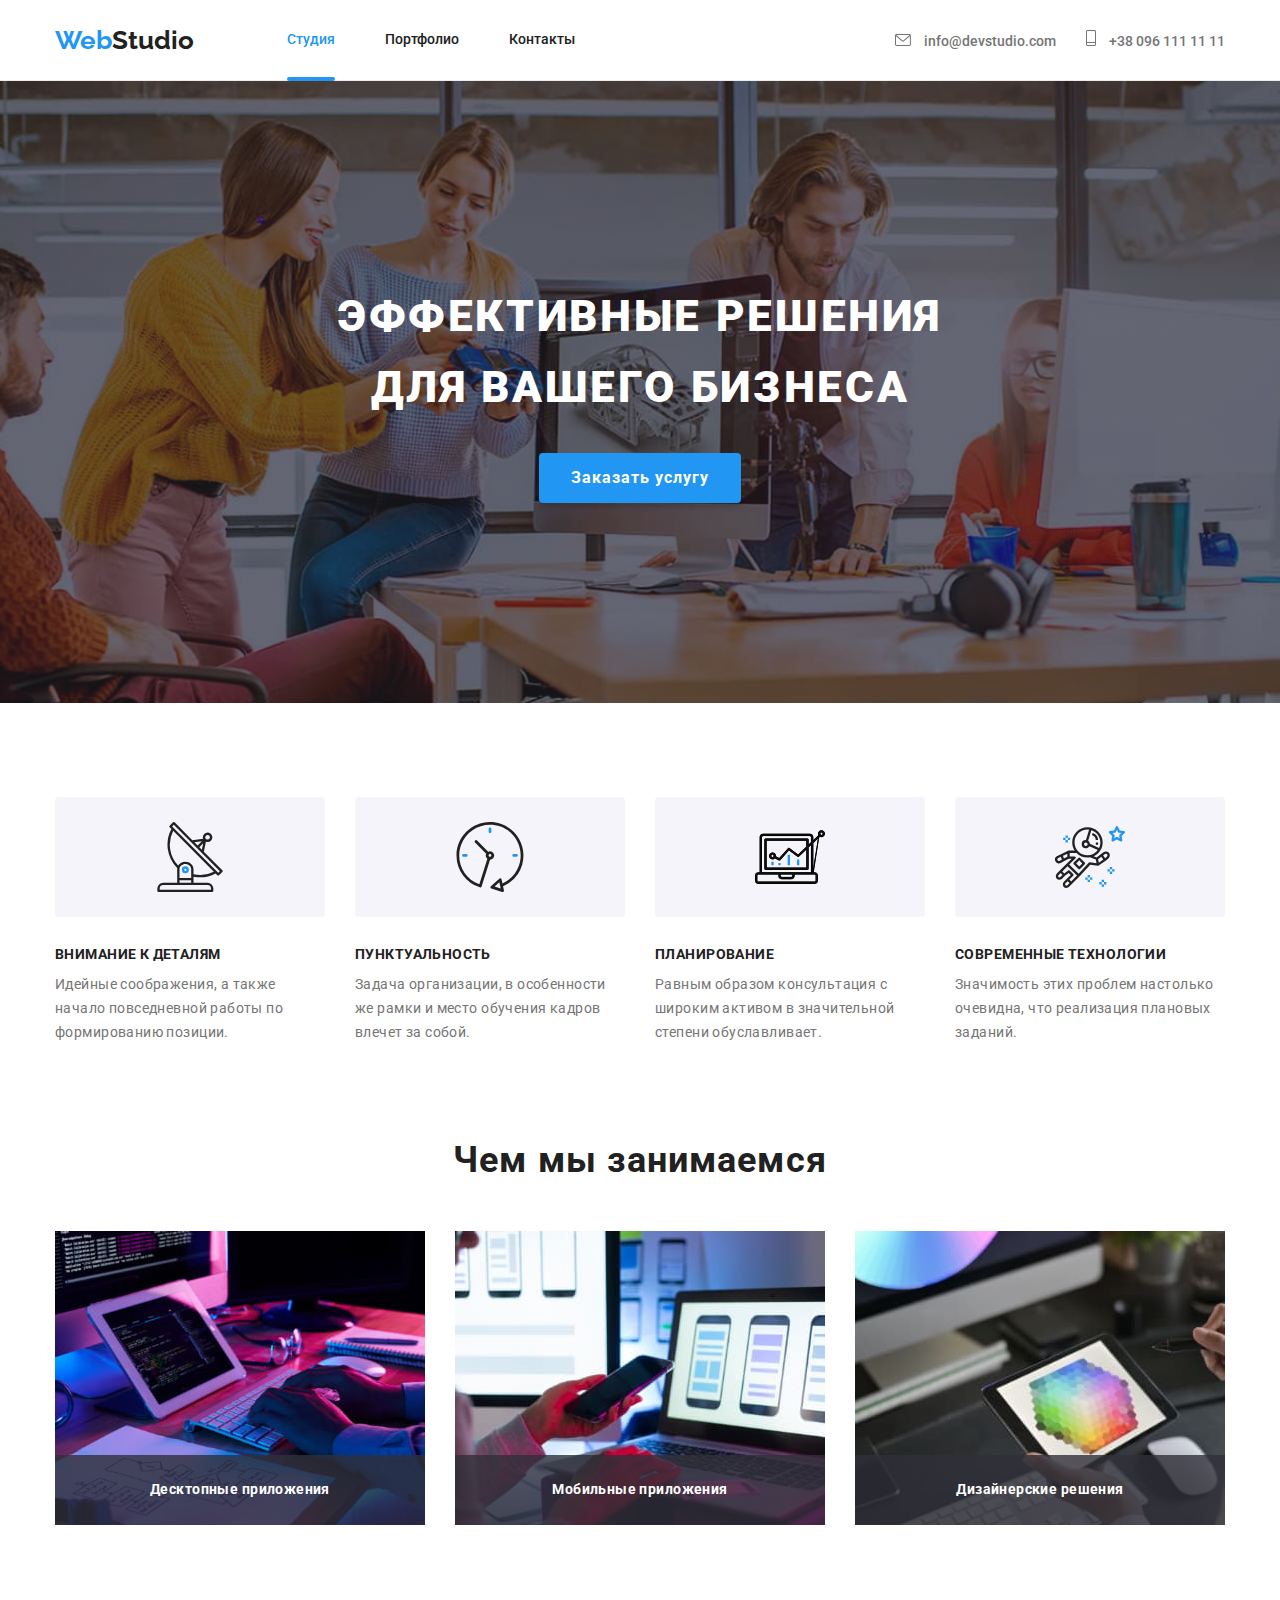
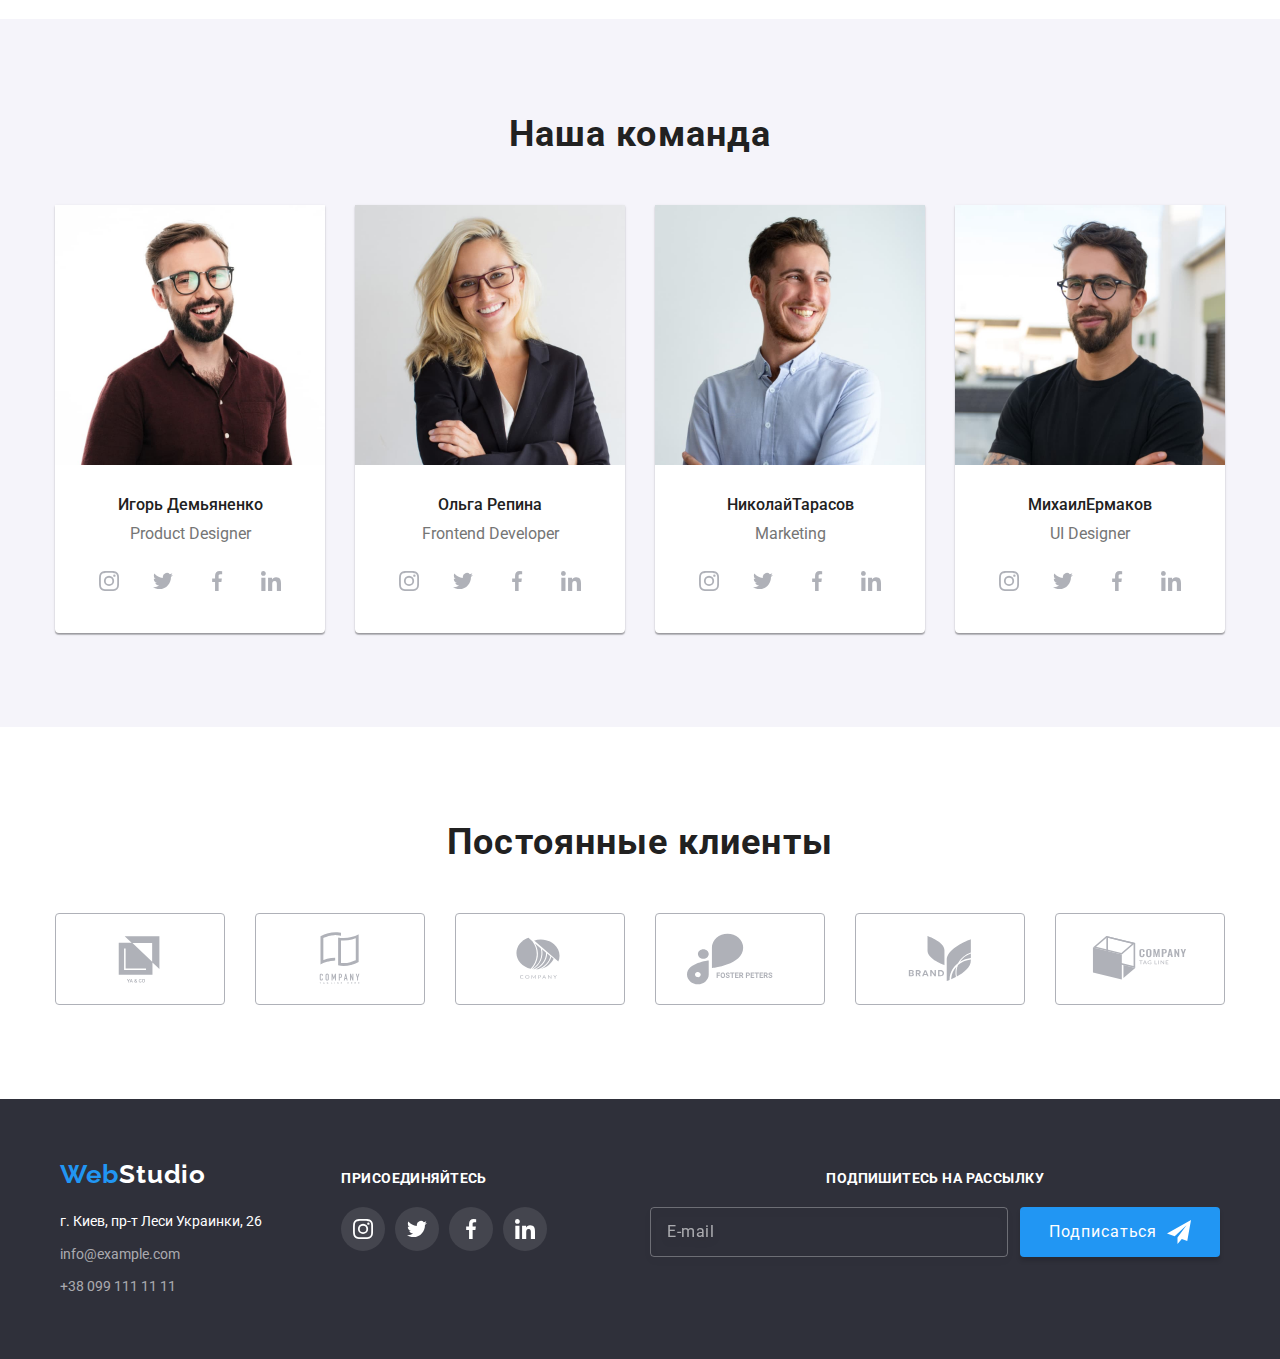
==== commit 0a2ecf5f: "foooter" ====
--- a/index.html
+++ b/index.html
@@ -591,7 +591,7 @@
           </ul>
         </div>
         <form action="#" class="subscription">
-          <label class="footer__header" for="subscription"
+          <label class="subscription__header" for="subscription"
             >Подпишитесь на рассылку</label
           >
           <div class="subscription__form">
--- a/css/main.min.css
+++ b/css/main.min.css
@@ -1 +1 @@
-:root{--primary-text-color: #757575 ;--tittle-text-color: #212121;--accent-color:#2196F3;--white-color:#ffffff;--background-grey: #2F303A;--background-light-grey: #F5F4FA;--card-set-gap: 30px;--icon-color: #AFB1B8}img{display:block;max-width:100%;height:auto}h1,h2,h3,h4,h5,h6,p,ul{margin-top:0;margin-bottom:0}body{background-color:var(--white-color);color:var(--primary-text-color);font-family:roboto,sans-serif}.list{padding:0;margin:0;list-style:none}.container{width:100%;padding-left:15px;padding-right:15px;margin:0 auto}@media screen and (max-width: 479px){.container{min-width:320px;max-width:479px}}@media screen and (min-width: 480px){.container{width:480px}}@media screen and (min-width: 768px){.container{width:768px}}@media screen and (min-width: 1200px){.container{width:1200px}}.section{padding-top:60px;padding-bottom:60px}@media screen and (min-width: 1200px){.section{padding-top:94px;padding-bottom:94px}}.section.no-padding{padding-top:0;padding-bottom:0}.header__nav{display:none}@media screen and (min-width: 768px){.header__nav{display:flex;align-items:center}}.header{border-bottom:1px solid #ececec}.header__container{display:flex;align-items:center;height:60px}@media screen and (min-width: 768px){.header__container{height:80px;display:flex;align-items:center;justify-content:center}}.header__logo{color:var(--tittle-text-color);text-decoration:none;font-family:Raleway;font-weight:bold;font-size:26px;line-height:1.19;margin-right:93px}.header__logo-1{color:var(--accent-color)}.site-nav{display:flex}.site-nav__items:not(:last-child){margin-right:50px}.current{color:var(--accent-color)}@media screen and (min-width: 768px){.current::after{content:"";position:absolute;bottom:-1px;display:block;width:100%;height:4px;border-radius:2px;background-color:var(--accent-color)}}.call__emeil-icon{width:14px;height:10px;margin-right:8px;fill:currentColor}@media screen and (min-width: 1200px){.call__emeil-icon{width:16px;height:12px;margin-right:10px}}.call__tel-icon{width:10px;height:14px;margin-right:8px;fill:currentColor}@media screen and (min-width: 1200px){.call__tel-icon{width:10px;height:16px;margin-right:10px}}.site-nav__link{display:block;padding-top:32px;padding-bottom:32px;color:var(--tittle-text-color);font-weight:500;font-size:14px;line-height:1.14;text-decoration:none;position:relative;transition:color 250ms cubic-bezier(0.4, 0, 0.2, 1)}.site-nav__link:hover,.site-nav__link:focus{color:var(--accent-color)}.site-nav__link.current{color:var(--accent-color)}.call{display:none;margin-left:auto}@media screen and (min-width: 768px){.call{display:block}}@media screen and (min-width: 1200px){.call{display:flex;padding-bottom:32px;padding-top:32px;align-items:baseline}}@media screen and (min-width: 768px){.call__items:not(:last-child){margin-bottom:10px}}@media screen and (min-width: 1200px){.call__items:not(:last-child){margin-right:30px;margin-bottom:0}}.call__link{color:var(--primary-text-color);font-weight:500;font-size:14px;line-height:1.14px;text-decoration:none;transition:color 250ms cubic-bezier(0.4, 0, 0.2, 1)}.call__link:hover,.call__link:focus{color:var(--accent-color)}.menu-open-btn{display:inline-flex;font-size:100%;width:40px;height:40px;margin-left:auto;border:none;background-color:#fff;cursor:pointer;align-items:center;justify-content:center;z-index:3;transition:fill 250ms cubic-bezier(0.4, 0, 0.2, 1)}@media screen and (min-width: 768px){.menu-open-btn{display:none}}.menu-open-btn .menu-icon__close{display:block}.menu-open-btn .menu-icon__open{display:none}.menu-open-btn.is-open .menu-icon__close{display:none}.menu-open-btn.is-open .menu-icon__open{display:block}.menu-open-btn:hover,.menu-open-btn:focus{fill:var(--accent-color)}.menu-open-btn__icon{color:var(--accent-color);transition:color 250ms cubic-bezier(0.4, 0, 0.2, 1)}.menu-open-btn__icon:hover,.menu-open-btn__icon:focus{color:var(--accent-color)}.container-menu{display:none;position:absolute;top:0;left:0;width:100%;height:100%;background-color:var(--white-color);padding:48px 40px;text-align:center;font-size:20px;transition:250ms cubic-bezier(0.4, 0, 0.2, 1),visibility cubic-bezier(0.4, 0, 0.2, 1)}.container-menu.is-open{height:100%;display:flex;flex-direction:column;justify-content:space-between}.container-menu_item:not(:last-child){margin-bottom:32px}.container-menu_link{text-align:left;display:block;text-decoration:none;font-family:Roboto;color:var(--tittle-text-color);font-size:40px;font-weight:500;line-height:1.17;letter-spacing:.02em;transition-property:color;transition-duration:250ms;transition-timing-function:cubic-bezier(0.4, 0, 0.2, 1)}.container-menu_link:hover,.container-menu_link:focus{color:var(--accent-color)}.container-menu_bottom{text-align:left}.container-menu_tel{font-family:Roboto;font-style:normal;font-weight:500;font-size:34px;line-height:1.18;margin-bottom:32px;letter-spacing:.02em;color:var(--accent-color)}.container-menu_mail{font-family:Roboto;font-style:normal;font-weight:500;font-size:24px;line-height:1.17;letter-spacing:.02em;margin-bottom:64px;color:var(--primary-text-color)}.menu-social-list{display:flex;align-items:center;flex-wrap:wrap}.menu-social-list__item:not(:last-child){margin-right:10px;padding-right:10px;border-right:1px solid rgba(33,33,33,.2)}.menu-social-list__link{text-decoration:none;font-family:Roboto;font-style:normal;font-weight:500;font-size:18px;line-height:1.22;letter-spacing:.02em;color:var(--accent-color)}.hero{padding-top:118px;padding-bottom:118px;background-color:var(--background-grey);text-align:center;background-repeat:no-repeat;background-size:cover;background-position:center;margin-left:auto;margin-right:auto;background-image:linear-gradient(rgba(47, 48, 58, 0.4), rgba(47, 48, 58, 0.4)),url("../images/header-img-1x.jpg")}@media(min-device-pixel-ratio: 2),(-webkit-min-device-pixel-ratio: 2),(min-resolution: 192dpi),(min-resolution: 2dppx){.hero{background-image:linear-gradient(rgba(47, 48, 58, 0.4), rgba(47, 48, 58, 0.4)),url("../images/header-img-2x.jpg")}}@media screen and (min-width: 768px){.hero{background-image:linear-gradient(rgba(47, 48, 58, 0.4), rgba(47, 48, 58, 0.4)),url("../images/header-tab-1x.jpg")}}@media screen and (min-width: 768px)and (min-device-pixel-ratio: 2),screen and (min-width: 768px)and (-webkit-min-device-pixel-ratio: 2),screen and (min-width: 768px)and (min-resolution: 192dpi),screen and (min-width: 768px)and (min-resolution: 2dppx){.hero{background-image:linear-gradient(rgba(47, 48, 58, 0.4), rgba(47, 48, 58, 0.4)),url("../images/header-tab-2x.jpg")}}@media screen and (min-width: 1200px){.hero{padding-top:200px;padding-bottom:200px;max-width:1600px;background-image:linear-gradient(to right, rgba(47, 48, 58, 0.4), rgba(47, 48, 58, 0.4)),url("../images/img-hero.jpg")}}@media screen and (min-width: 1200px)and (min-device-pixel-ratio: 2),screen and (min-width: 1200px)and (-webkit-min-device-pixel-ratio: 2),screen and (min-width: 1200px)and (min-resolution: 192dpi),screen and (min-width: 1200px)and (min-resolution: 2dppx){.hero{background-image:linear-gradient(rgba(47, 48, 58, 0.4), rgba(47, 48, 58, 0.4)),url("../images/img-hero-2x.jpg")}}.hero__title{font-size:26px;font-weight:900;line-height:1.36;letter-spacing:.06em;text-transform:uppercase;color:var(--white-color);margin-bottom:var(--card-set-gap);max-width:360px;margin-left:auto;margin-right:auto}@media screen and (min-width: 1200px){.hero__title{font-size:44px;line-height:1.61;max-width:696px}}.hero__btn{min-width:200px;min-height:50px;padding:10px 32px;font-weight:bold;font-size:16px;line-height:1.88;align-items:center;text-align:center;cursor:pointer;letter-spacing:.06em;border-radius:4px;border:transparent;box-shadow:0px 4px 4px rgba(0,0,0,.15);background-color:var(--accent-color);color:var(--white-color);transition:background-color 250ms cubic-bezier(0.4, 0, 0.2, 1)}.hero__btnhover,.hero__btnfocus{background-color:#188ce8}.hidden-header{display:none}.benefits{margin-bottom:-30px}@media screen and (min-width: 768px){.benefits{display:flex;flex-wrap:wrap;margin-left:-30px}}@media screen and (min-width: 1200px){.benefits{display:flex;margin-left:-30px}}.benefits__border{display:flex;justify-content:center;align-items:center;border-radius:4px;background-color:var(--background-light-grey);margin-bottom:30px;height:120px}.benefits__icon{display:flex;align-items:center;width:70px;height:70px}.benefits__card{margin-bottom:30px}@media screen and (min-width: 768px){.benefits__card{width:calc(100% / 2 - 30px);margin-left:30px}}@media screen and (min-width: 1200px){.benefits__card{width:calc(100% / 4 - 30px);margin-left:30px}}.benefits__text{font-size:14px;line-height:1.71;letter-spacing:.03em}.benefits__title{text-align:center;text-transform:uppercase;margin-bottom:10px;font-weight:bold;font-size:14px;line-height:1.14;letter-spacing:.03em;color:var(--tittle-text-color)}@media screen and (min-width: 768px){.benefits__title{text-align:start}}.works{display:none;padding-top:0}@media screen and (min-width: 1200px){.works{display:block}}.title-two{font-weight:bold;font-size:36px;line-height:1.17;text-align:center;color:var(--tittle-text-color);letter-spacing:.03em;margin-bottom:50px}.works-examples{display:flex}.works-examples__item:not(:first-child){margin-left:var(--card-set-gap)}.works-examples__bkg{position:relative}.works-examples__bkg>.works-examples__text{position:absolute;left:0;bottom:0;width:100%;height:70px;display:flex;justify-content:center;align-items:center;background-color:rgba(47,48,58,.8);font-family:Roboto;font-style:normal;font-weight:bold;font-size:14px;color:#fff;line-height:.875;letter-spacing:.03em}.employee{background-color:var(--background-light-grey)}.employee__list{margin-bottom:-30px}@media screen and (min-width: 768px){.employee__list{display:flex;flex-wrap:wrap;margin-left:-30px}}@media screen and (min-width: 1200px){.employee__list{display:flex;flex-wrap:wrap;margin-left:-30px}}.employee__name{font-weight:500;font-size:16px;line-height:1.19;color:var(--tittle-text-color);margin-bottom:10px}.employee__profession{font-size:16px;line-height:1.19;margin-bottom:16px}.employee__card{box-shadow:0px 1px 3px rgba(0,0,0,.12),0px 1px 1px rgba(0,0,0,.14),0px 2px 1px rgba(0,0,0,.2);border-radius:0px 0px 4px 4px;background:#fff;text-align:center;margin-bottom:30px}@media screen and (min-width: 768px){.employee__card{width:calc(100% / 2 - 30px);margin-left:30px}}@media screen and (min-width: 1200px){.employee__card{width:calc(100% / 4 - 30px);margin-left:30px}.employee__card:not(:first-child){margin-left:var(--card-set-gap)}}.employee__card-content{padding-top:30px;padding-bottom:24px}@media screen and (min-width: 1200px){.employee__card-content{padding-bottom:30px}}.network{display:flex;justify-content:center}.network__link{color:var(--icon-color);display:flex;width:44px;height:44px;border-radius:50%;justify-content:center;align-items:center;transition:color 250ms cubic-bezier(0.4, 0, 0.2, 1),background-color 250ms cubic-bezier(0.4, 0, 0.2, 1)}.network__link:hover,.network__link:focus{color:var(--white-color);background-color:var(--accent-color)}.network__list:not(:first-child){margin-left:10px}.network__icon{fill:currentColor}.clients{margin-bottom:-30px;display:flex;flex-wrap:wrap;margin-left:-30px}.clients-section-title{font-family:Roboto;font-style:normal;font-weight:bold;font-size:28px;line-height:1.18;text-align:center;letter-spacing:.03em;margin-bottom:var(--card-set-gap);color:var(--tittle-text-color)}@media screen and (min-width: 1200px){.clients-section-title{font-size:36px;line-height:1.17;margin-bottom:50px}}.clients__item{margin-bottom:30px;margin-left:30px;width:calc(100% / 2 - 30px)}@media screen and (min-width: 768px){.clients__item{width:calc(100%/3 - 30px)}}@media screen and (min-width: 1200px){.clients__item{width:calc(100% / 6 - 30px)}}.clients__icon{fill:currentColor}.clients__link{width:100%;height:92px;display:flex;justify-content:center;align-items:center;border:1px solid var(--icon-color);border-radius:4px;color:var(--icon-color);transition:color 250ms cubic-bezier(0.4, 0, 0.2, 1),border 250ms cubic-bezier(0.4, 0, 0.2, 1)}.clients__link:hover,.clients__link:focus{color:var(--accent-color);border-color:var(--accent-color)}.footer{background-color:var(--background-grey);padding-top:60px;padding-bottom:60px}.footer__container{align-items:center;justify-content:center}@media screen and (min-width: 768px){.footer__container{display:flex;flex-wrap:wrap;justify-content:space-around}}@media screen and (min-width: 1200px){.footer__container{display:flex;align-items:baseline}}.footer__container-adress{text-align:center}@media screen and (min-width: 1200px){.footer__container-adress{text-align:start}}.footer__logo{font-family:Raleway;font-style:normal;font-weight:bold;font-size:26px;line-height:1.19;color:var(--white-color);letter-spacing:.03em;text-decoration:none;margin-bottom:20px;display:block}.footer__logo-web{color:var(--accent-color)}.address li:not(:last-child){margin-bottom:9px}.address__link-physical{text-decoration:none;font-style:normal;font-size:14px;line-height:1.7;color:var(--white-color);margin-top:20px;transition:color 250ms cubic-bezier(0.4, 0, 0.2, 1)}.address__link-physical:hover,.address__link-physical:focus{color:var(--accent-color)}.address__link{text-decoration:none;font-style:normal;font-size:14px;line-height:1.7;color:rgba(255,255,255,.6);margin-bottom:60px;transition:color 250ms cubic-bezier(0.4, 0, 0.2, 1)}.address__link:hover,.address__link:focus{color:var(--accent-color)}.join{margin-left:auto;margin-right:auto}@media screen and (min-width: 1200px){.join{margin-left:70px}}.footer__header{display:flex;font-family:Roboto;font-style:normal;font-weight:bold;font-size:14px;line-height:1.14;letter-spacing:.03em;text-transform:uppercase;color:var(--white-color);margin-bottom:20px}.join__list{display:flex}.join__icon{fill:currentColor}.join__link{color:var(--white-color);display:flex;width:44px;height:44px;border-radius:50%;justify-content:center;align-items:center;background-color:rgba(255,255,255,.1);transition:background-color 250ms cubic-bezier(0.4, 0, 0.2, 1)}.join__link:hover,.join__link:focus{background-color:var(--accent-color)}.join__item:not(:first-child){margin-left:10px}.subscription__form{display:flex;align-items:center}.subscription{margin-left:93px}.subscription__input{width:358px;height:50px;border:1px solid rgba(255,255,255,.3);box-sizing:border-box;filter:drop-shadow(0px 4px 4px rgba(0, 0, 0, 0.15));border-radius:4px;background-color:inherit;padding-left:16px;cursor:pointer;font-size:16px;line-height:1.25px;letter-spacing:.03em;color:rgba(255,255,255,.6)}.subscription__input::-moz-placeholder{font-size:16px;line-height:1.25;display:flex;align-items:center;letter-spacing:.03em;color:rgba(255,255,255,.6)}.subscription__input:-ms-input-placeholder{font-size:16px;line-height:1.25;display:flex;align-items:center;letter-spacing:.03em;color:rgba(255,255,255,.6)}.subscription__input::placeholder{font-size:16px;line-height:1.25;display:flex;align-items:center;letter-spacing:.03em;color:rgba(255,255,255,.6)}.subscription__btn{width:200px;height:50px;background:#2196f3;border:none;box-shadow:0px 4px 4px rgba(0,0,0,.15);border-radius:4px;display:flex;align-items:center;justify-content:center;margin-left:12px;transition:background-color 250ms cubic-bezier(0.4, 0, 0.2, 1)}.subscription__btn:hover,.subscription__btn:focus{background-color:#188ce8}.subscription__btn-text{font-size:16px;line-height:1.875;letter-spacing:.06em;color:#fff}.icon-send{fill:var(--white-color);margin-left:10px}.filter{text-align:center;display:flex;justify-content:center;margin-bottom:50px}.filter li:nth-child(1n+2){margin-left:8px}.filter__link{font-style:normal;font-weight:500;font-size:16px;line-height:26px;border-radius:4px;padding:6px 22px;border:none;cursor:pointer;text-align:center;letter-spacing:.03em;color:var(--tittle-text-color);background:#f5f4fa;transition:color 250ms cubic-bezier(0.4, 0, 0.2, 1),background-color 250ms cubic-bezier(0.4, 0, 0.2, 1),box-shadow 250ms cubic-bezier(0.4, 0, 0.2, 1)}.filter__link:hover,.filter__link:focus{background-color:var(--accent-color);color:var(--white-color);box-shadow:0px 3px 1px rgba(0,0,0,.1),0px 1px 2px rgba(0,0,0,.08),0px 2px 2px rgba(0,0,0,.12)}.galery__link{text-decoration:none;padding:0;margin:0;display:block;transition:box-shadow 250ms cubic-bezier(0.4, 0, 0.2, 1)}.galery__link:hover,.galery__link:focus{box-shadow:0px 1px 1px rgba(0,0,0,.12),0px 4px 4px rgba(0,0,0,.06),1px 4px 6px rgba(0,0,0,.16)}.galery{padding:0;margin:0;list-style:none;display:flex;flex-wrap:wrap;margin-left:calc(-1 * var(--card-set-gap));margin-top:calc(-1 * var(--card-set-gap))}.galery-frame__title{font-size:18px;line-height:2;letter-spacing:.06em;margin-bottom:4px;color:var(--tittle-text-color)}.galery-frame__text{font-size:16px;line-height:1.88;letter-spacing:.03em;color:var(--primary-text-color)}.galery-frame{border:1px solid #eee;border-top:none;padding:20px 24px}.galery__list{flex-basis:calc(100%/3 - var(--card-set-gap));margin-left:var(--card-set-gap);margin-top:var(--card-set-gap)}.galery__image{position:relative;overflow:hidden}.galery__text{position:absolute;top:0;left:0;width:100%;height:100%;padding:63px 24px;font-size:18px;line-height:1.5;letter-spacing:.03em;background:rgba(33,150,243,.9);color:var(--white-color);transform:translateY(100%);transition-property:transform;transition-duration:250ms;transition-timing-function:cubic-bezier(0.4, 0, 0.2, 1)}.galery__link:hover .galery__text,.galery__link:focus .galery__text{transform:translateY(0)}.backdrop{position:fixed;top:0;left:0;width:100%;height:100%;background-color:rgba(0,0,0,.2)}.backdrop.is-hidden{opacity:0;pointer-events:none;visibility:visible}.backdrop.is-hidden .modal{transform:translate(-50%, -50%) scaleY(0)}.modal{position:absolute;top:50%;left:50%;transform:translate(-50%, -50%);min-width:528px;min-height:581px;border-radius:4px;padding:40px;transition-property:transform;transition-duration:250ms;transition-timing-function:cubic-bezier(0.4, 0, 0.2, 1);background-color:var(--white-color);box-shadow:0px 1px 3px rgba(0,0,0,.12),0px 1px 1px rgba(0,0,0,.14),0px 2px 1px rgba(0,0,0,.2);display:flex;flex-direction:column}.modal-close__btn{position:absolute;display:flex;justify-content:center;align-items:center;cursor:pointer;top:8px;right:8px;width:30px;height:30px;border-radius:50%;border:1px solid #0000001a;background-color:#fff;transition:fill 250ms cubic-bezier(0.4, 0, 0.2, 1)}.modal-close__btn:hover,.modal-close__btn:focus{fill:var(--accent-color)}.modal__title{font-weight:bold;font-size:20px;line-height:1.15;text-align:center;letter-spacing:.03em;color:#212121;margin-bottom:12px}.modal__form{margin-bottom:10px;display:flex;flex-direction:column;font-size:12px;line-height:1.17;letter-spacing:.01em;color:#757575;position:relative}.modal__form label{margin-bottom:4px}.modal__input{width:100%;height:40px;border:1px solid #21212133;display:block;border-radius:4px;padding-top:11px;padding-bottom:11px;padding-left:42px;padding-right:12px;cursor:pointer;transition:border-color 250ms cubic-bezier(0.4, 0, 0.2, 1)}.modal__input:focus{border-color:var(--accent-color);outline:var(--accent-color)}.modal__icon{position:absolute;display:block;top:50%;left:11px;fill:#212121;transition:fill 250ms cubic-bezier(0.4, 0, 0.2, 1)}.modal__input:focus-within .modal__icon{fill:var(--accent-color)}.modal__textarea{font-size:12px;font-weight:400;line-height:1.17;letter-spacing:.01em;text-align:left;width:100%;height:120px;padding:12px 16px;border:1px solid rgba(33,33,33,.2);box-sizing:border-box;border-radius:4px;resize:none;cursor:pointer;margin-bottom:10px;transition:border-color 250ms cubic-bezier(0.4, 0, 0.2, 1)}.modal__textarea::-moz-placeholder{color:rgba(117,117,117,.5)}.modal__textarea:-ms-input-placeholder{color:rgba(117,117,117,.5)}.modal__textarea::placeholder{color:rgba(117,117,117,.5)}.modal__textarea:focus{border-color:var(--accent-color);outline:var(--accent-color)}.check__input{position:absolute;-webkit-appearance:none;-moz-appearance:none;appearance:none}.check{display:flex;flex-direction:row;align-items:center;justify-content:center;font-size:14px;line-height:1.7;letter-spacing:.03em;cursor:pointer}.check__agreement{-webkit-text-decoration-line:underline;text-decoration-line:underline;color:var(--accent-color)}.check__icon{width:16px;height:15px;margin-right:7px;border:2px solid #212121;border-radius:2px;display:flex;justify-content:center;align-items:center;transition:border-color 250ms cubic-bezier(0.4, 0, 0.2, 1),background-color 250ms cubic-bezier(0.4, 0, 0.2, 1),fill 250ms cubic-bezier(0.4, 0, 0.2, 1)}.check__input:checked+.check__icon{border:transparent;background-color:var(--accent-color);fill:#fff}.check:focus-within>.check__icon{border-color:var(--accent-color)}.modal__btn{font-size:inherit;width:200px;height:50px;padding:10px 55px;margin-top:30px;background-color:var(--accent-color);color:#fff;box-shadow:0px 4px 4px rgba(0,0,0,.15);border-radius:4px;border:none;cursor:pointer;display:block;margin-right:auto;margin-left:auto;transition:border-color 250ms cubic-bezier(0.4, 0, 0.2, 1)}.modal__btn:hover,.modal__btn:focus{background-color:#188ce8}/*# sourceMappingURL=main.min.css.map */+:root{--primary-text-color: #757575 ;--tittle-text-color: #212121;--accent-color:#2196F3;--white-color:#ffffff;--background-grey: #2F303A;--background-light-grey: #F5F4FA;--card-set-gap: 30px;--icon-color: #AFB1B8}img{display:block;max-width:100%;height:auto}h1,h2,h3,h4,h5,h6,p,ul{margin-top:0;margin-bottom:0}body{background-color:var(--white-color);color:var(--primary-text-color);font-family:roboto,sans-serif}.list{padding:0;margin:0;list-style:none}.container{width:100%;padding-left:15px;padding-right:15px;margin:0 auto}@media screen and (max-width: 479px){.container{min-width:320px;max-width:479px}}@media screen and (min-width: 480px){.container{width:480px}}@media screen and (min-width: 768px){.container{width:768px}}@media screen and (min-width: 1200px){.container{width:1200px}}.section{padding-top:60px;padding-bottom:60px}@media screen and (min-width: 1200px){.section{padding-top:94px;padding-bottom:94px}}.section.no-padding{padding-top:0;padding-bottom:0}.header__nav{display:none}@media screen and (min-width: 768px){.header__nav{display:flex;align-items:center}}.header{border-bottom:1px solid #ececec}.header__container{display:flex;align-items:center;height:60px}@media screen and (min-width: 768px){.header__container{height:80px;display:flex;align-items:center;justify-content:center}}.header__logo{color:var(--tittle-text-color);text-decoration:none;font-family:Raleway;font-weight:bold;font-size:26px;line-height:1.19;margin-right:93px}.header__logo-1{color:var(--accent-color)}.site-nav{display:flex}.site-nav__items:not(:last-child){margin-right:50px}.current{color:var(--accent-color)}@media screen and (min-width: 768px){.current::after{content:"";position:absolute;bottom:-1px;display:block;width:100%;height:4px;border-radius:2px;background-color:var(--accent-color)}}.call__emeil-icon{width:14px;height:10px;margin-right:8px;fill:currentColor}@media screen and (min-width: 1200px){.call__emeil-icon{width:16px;height:12px;margin-right:10px}}.call__tel-icon{width:10px;height:14px;margin-right:8px;fill:currentColor}@media screen and (min-width: 1200px){.call__tel-icon{width:10px;height:16px;margin-right:10px}}.site-nav__link{display:block;padding-top:32px;padding-bottom:32px;color:var(--tittle-text-color);font-weight:500;font-size:14px;line-height:1.14;text-decoration:none;position:relative;transition:color 250ms cubic-bezier(0.4, 0, 0.2, 1)}.site-nav__link:hover,.site-nav__link:focus{color:var(--accent-color)}.site-nav__link.current{color:var(--accent-color)}.call{display:none;margin-left:auto}@media screen and (min-width: 768px){.call{display:block}}@media screen and (min-width: 1200px){.call{display:flex;padding-bottom:32px;padding-top:32px;align-items:baseline}}@media screen and (min-width: 768px){.call__items:not(:last-child){margin-bottom:10px}}@media screen and (min-width: 1200px){.call__items:not(:last-child){margin-right:30px;margin-bottom:0}}.call__link{color:var(--primary-text-color);font-weight:500;font-size:14px;line-height:1.14px;text-decoration:none;transition:color 250ms cubic-bezier(0.4, 0, 0.2, 1)}.call__link:hover,.call__link:focus{color:var(--accent-color)}.menu-open-btn{display:inline-flex;font-size:100%;width:40px;height:40px;margin-left:auto;border:none;background-color:#fff;cursor:pointer;align-items:center;justify-content:center;z-index:3;transition:fill 250ms cubic-bezier(0.4, 0, 0.2, 1)}@media screen and (min-width: 768px){.menu-open-btn{display:none}}.menu-open-btn .menu-icon__close{display:block}.menu-open-btn .menu-icon__open{display:none}.menu-open-btn.is-open .menu-icon__close{display:none}.menu-open-btn.is-open .menu-icon__open{display:block}.menu-open-btn:hover,.menu-open-btn:focus{fill:var(--accent-color)}.menu-open-btn__icon{color:var(--accent-color);transition:color 250ms cubic-bezier(0.4, 0, 0.2, 1)}.menu-open-btn__icon:hover,.menu-open-btn__icon:focus{color:var(--accent-color)}.container-menu{display:none;position:absolute;top:0;left:0;width:100%;height:100%;background-color:var(--white-color);padding:48px 40px;text-align:center;font-size:20px;transition:250ms cubic-bezier(0.4, 0, 0.2, 1),visibility cubic-bezier(0.4, 0, 0.2, 1)}.container-menu.is-open{height:100%;display:flex;flex-direction:column;justify-content:space-between}.container-menu_item:not(:last-child){margin-bottom:32px}.container-menu_link{text-align:left;display:block;text-decoration:none;font-family:Roboto;color:var(--tittle-text-color);font-size:40px;font-weight:500;line-height:1.17;letter-spacing:.02em;transition-property:color;transition-duration:250ms;transition-timing-function:cubic-bezier(0.4, 0, 0.2, 1)}.container-menu_link:hover,.container-menu_link:focus{color:var(--accent-color)}.container-menu_bottom{text-align:left}.container-menu_tel{font-family:Roboto;font-style:normal;font-weight:500;font-size:34px;line-height:1.18;margin-bottom:32px;letter-spacing:.02em;color:var(--accent-color)}.container-menu_mail{font-family:Roboto;font-style:normal;font-weight:500;font-size:24px;line-height:1.17;letter-spacing:.02em;margin-bottom:64px;color:var(--primary-text-color)}.menu-social-list{display:flex;align-items:center;flex-wrap:wrap}.menu-social-list__item:not(:last-child){margin-right:10px;padding-right:10px;border-right:1px solid rgba(33,33,33,.2)}.menu-social-list__link{text-decoration:none;font-family:Roboto;font-style:normal;font-weight:500;font-size:18px;line-height:1.22;letter-spacing:.02em;color:var(--accent-color)}.hero{padding-top:118px;padding-bottom:118px;background-color:var(--background-grey);text-align:center;background-repeat:no-repeat;background-size:cover;background-position:center;margin-left:auto;margin-right:auto;background-image:linear-gradient(rgba(47, 48, 58, 0.4), rgba(47, 48, 58, 0.4)),url("../images/header-img-1x.jpg")}@media(min-device-pixel-ratio: 2),(-webkit-min-device-pixel-ratio: 2),(min-resolution: 192dpi),(min-resolution: 2dppx){.hero{background-image:linear-gradient(rgba(47, 48, 58, 0.4), rgba(47, 48, 58, 0.4)),url("../images/header-img-2x.jpg")}}@media screen and (min-width: 768px){.hero{background-image:linear-gradient(rgba(47, 48, 58, 0.4), rgba(47, 48, 58, 0.4)),url("../images/header-tab-1x.jpg")}}@media screen and (min-width: 768px)and (min-device-pixel-ratio: 2),screen and (min-width: 768px)and (-webkit-min-device-pixel-ratio: 2),screen and (min-width: 768px)and (min-resolution: 192dpi),screen and (min-width: 768px)and (min-resolution: 2dppx){.hero{background-image:linear-gradient(rgba(47, 48, 58, 0.4), rgba(47, 48, 58, 0.4)),url("../images/header-tab-2x.jpg")}}@media screen and (min-width: 1200px){.hero{padding-top:200px;padding-bottom:200px;max-width:1600px;background-image:linear-gradient(to right, rgba(47, 48, 58, 0.4), rgba(47, 48, 58, 0.4)),url("../images/img-hero.jpg")}}@media screen and (min-width: 1200px)and (min-device-pixel-ratio: 2),screen and (min-width: 1200px)and (-webkit-min-device-pixel-ratio: 2),screen and (min-width: 1200px)and (min-resolution: 192dpi),screen and (min-width: 1200px)and (min-resolution: 2dppx){.hero{background-image:linear-gradient(rgba(47, 48, 58, 0.4), rgba(47, 48, 58, 0.4)),url("../images/img-hero-2x.jpg")}}.hero__title{font-size:26px;font-weight:900;line-height:1.36;letter-spacing:.06em;text-transform:uppercase;color:var(--white-color);margin-bottom:var(--card-set-gap);max-width:360px;margin-left:auto;margin-right:auto}@media screen and (min-width: 1200px){.hero__title{font-size:44px;line-height:1.61;max-width:696px}}.hero__btn{min-width:200px;min-height:50px;padding:10px 32px;font-weight:bold;font-size:16px;line-height:1.88;align-items:center;text-align:center;cursor:pointer;letter-spacing:.06em;border-radius:4px;border:transparent;box-shadow:0px 4px 4px rgba(0,0,0,.15);background-color:var(--accent-color);color:var(--white-color);transition:background-color 250ms cubic-bezier(0.4, 0, 0.2, 1)}.hero__btnhover,.hero__btnfocus{background-color:#188ce8}.hidden-header{display:none}.benefits{margin-bottom:-30px}@media screen and (min-width: 768px){.benefits{display:flex;flex-wrap:wrap;margin-left:-30px}}@media screen and (min-width: 1200px){.benefits{display:flex;margin-left:-30px}}.benefits__border{display:flex;justify-content:center;align-items:center;border-radius:4px;background-color:var(--background-light-grey);margin-bottom:30px;height:120px}.benefits__icon{display:flex;align-items:center;width:70px;height:70px}.benefits__card{margin-bottom:30px}@media screen and (min-width: 768px){.benefits__card{width:calc(100% / 2 - 30px);margin-left:30px}}@media screen and (min-width: 1200px){.benefits__card{width:calc(100% / 4 - 30px);margin-left:30px}}.benefits__text{font-size:14px;line-height:1.71;letter-spacing:.03em}.benefits__title{text-align:center;text-transform:uppercase;margin-bottom:10px;font-weight:bold;font-size:14px;line-height:1.14;letter-spacing:.03em;color:var(--tittle-text-color)}@media screen and (min-width: 768px){.benefits__title{text-align:start}}.works{display:none;padding-top:0}@media screen and (min-width: 1200px){.works{display:block}}.title-two{font-weight:bold;font-size:36px;line-height:1.17;text-align:center;color:var(--tittle-text-color);letter-spacing:.03em;margin-bottom:50px}.works-examples{display:flex}.works-examples__item:not(:first-child){margin-left:var(--card-set-gap)}.works-examples__bkg{position:relative}.works-examples__bkg>.works-examples__text{position:absolute;left:0;bottom:0;width:100%;height:70px;display:flex;justify-content:center;align-items:center;background-color:rgba(47,48,58,.8);font-family:Roboto;font-style:normal;font-weight:bold;font-size:14px;color:#fff;line-height:.875;letter-spacing:.03em}.employee{background-color:var(--background-light-grey)}.employee__list{margin-bottom:-30px}@media screen and (min-width: 768px){.employee__list{display:flex;flex-wrap:wrap;margin-left:-30px}}@media screen and (min-width: 1200px){.employee__list{display:flex;flex-wrap:wrap;margin-left:-30px}}.employee__name{font-weight:500;font-size:16px;line-height:1.19;color:var(--tittle-text-color);margin-bottom:10px}.employee__profession{font-size:16px;line-height:1.19;margin-bottom:16px}.employee__card{box-shadow:0px 1px 3px rgba(0,0,0,.12),0px 1px 1px rgba(0,0,0,.14),0px 2px 1px rgba(0,0,0,.2);border-radius:0px 0px 4px 4px;background:#fff;text-align:center;margin-bottom:30px}@media screen and (min-width: 768px){.employee__card{width:calc(100% / 2 - 30px);margin-left:30px}}@media screen and (min-width: 1200px){.employee__card{width:calc(100% / 4 - 30px);margin-left:30px}.employee__card:not(:first-child){margin-left:var(--card-set-gap)}}.employee__card-content{padding-top:30px;padding-bottom:24px}@media screen and (min-width: 1200px){.employee__card-content{padding-bottom:30px}}.network{display:flex;justify-content:center}.network__link{color:var(--icon-color);display:flex;width:44px;height:44px;border-radius:50%;justify-content:center;align-items:center;transition:color 250ms cubic-bezier(0.4, 0, 0.2, 1),background-color 250ms cubic-bezier(0.4, 0, 0.2, 1)}.network__link:hover,.network__link:focus{color:var(--white-color);background-color:var(--accent-color)}.network__list:not(:first-child){margin-left:10px}.network__icon{fill:currentColor}.clients{margin-bottom:-30px;display:flex;flex-wrap:wrap;margin-left:-30px}.clients-section-title{font-family:Roboto;font-style:normal;font-weight:bold;font-size:28px;line-height:1.18;text-align:center;letter-spacing:.03em;margin-bottom:var(--card-set-gap);color:var(--tittle-text-color)}@media screen and (min-width: 1200px){.clients-section-title{font-size:36px;line-height:1.17;margin-bottom:50px}}.clients__item{margin-bottom:30px;margin-left:30px;width:calc(100% / 2 - 30px)}@media screen and (min-width: 768px){.clients__item{width:calc(100%/3 - 30px)}}@media screen and (min-width: 1200px){.clients__item{width:calc(100% / 6 - 30px)}}.clients__icon{fill:currentColor}.clients__link{width:100%;height:92px;display:flex;justify-content:center;align-items:center;border:1px solid var(--icon-color);border-radius:4px;color:var(--icon-color);transition:color 250ms cubic-bezier(0.4, 0, 0.2, 1),border 250ms cubic-bezier(0.4, 0, 0.2, 1)}.clients__link:hover,.clients__link:focus{color:var(--accent-color);border-color:var(--accent-color)}.footer{background-color:var(--background-grey);padding-top:60px;padding-bottom:60px}.footer__container{justify-content:center}@media screen and (min-width: 768px){.footer__container{display:flex;flex-wrap:wrap;justify-content:space-around}}@media screen and (min-width: 1200px){.footer__container{display:flex;align-items:baseline}}.footer__container-adress{text-align:center}@media screen and (min-width: 1200px){.footer__container-adress{text-align:start}}.footer__logo{font-family:Raleway;font-style:normal;font-weight:bold;font-size:26px;line-height:1.19;color:var(--white-color);letter-spacing:.03em;text-decoration:none;margin-bottom:20px;display:block}.footer__logo-web{color:var(--accent-color)}.address li:not(:last-child){margin-bottom:9px}.address__link-physical{text-decoration:none;font-style:normal;font-size:14px;line-height:1.7;color:var(--white-color);margin-top:20px;transition:color 250ms cubic-bezier(0.4, 0, 0.2, 1)}.address__link-physical:hover,.address__link-physical:focus{color:var(--accent-color)}.address__link{text-decoration:none;font-style:normal;font-size:14px;line-height:1.7;color:rgba(255,255,255,.6);margin-bottom:60px;transition:color 250ms cubic-bezier(0.4, 0, 0.2, 1)}.address__link:hover,.address__link:focus{color:var(--accent-color)}.join{margin-left:auto}@media screen and (min-width: 1200px){.join{margin-left:70px}}.footer__header{text-align:center;font-family:Roboto;font-style:normal;font-weight:bold;font-size:14px;line-height:1.14;letter-spacing:.03em;text-transform:uppercase;color:var(--white-color);margin-bottom:20px}@media screen and (min-width: 1200px){.footer__header{text-align:start}}.join__list{display:flex;justify-content:center}.join__icon{fill:currentColor}.join__link{color:var(--white-color);display:flex;width:44px;height:44px;border-radius:50%;justify-content:center;align-items:center;background-color:rgba(255,255,255,.1);transition:background-color 250ms cubic-bezier(0.4, 0, 0.2, 1)}.join__link:hover,.join__link:focus{background-color:var(--accent-color)}.join__item:not(:first-child){margin-left:10px}.subscription__form{align-items:center}@media screen and (min-width: 1200px){.subscription__form{display:flex}}@media screen and (min-width: 1200px){.subscription{margin-left:93px}}.subscription__header{color:var(--white-color);font-size:14px;font-weight:700;line-height:1.14;letter-spacing:.03em;font-family:inherit;display:block;margin-bottom:20px;text-align:center;text-transform:uppercase}.subscription__input{height:50px;width:450px;border:1px solid rgba(255,255,255,.3);box-sizing:border-box;filter:drop-shadow(0px 4px 4px rgba(0, 0, 0, 0.15));border-radius:4px;background-color:inherit;padding-left:16px;cursor:pointer;font-size:16px;line-height:1.25px;letter-spacing:.03em;color:rgba(255,255,255,.6)}@media screen and (min-width: 768px){.subscription__input{max-width:450px}}@media screen and (min-width: 1200px){.subscription__input{width:358px}}.subscription__input::-moz-placeholder{font-size:16px;line-height:1.25;display:flex;align-items:center;letter-spacing:.03em;color:rgba(255,255,255,.6)}.subscription__input:-ms-input-placeholder{font-size:16px;line-height:1.25;display:flex;align-items:center;letter-spacing:.03em;color:rgba(255,255,255,.6)}.subscription__input::placeholder{font-size:16px;line-height:1.25;display:flex;align-items:center;letter-spacing:.03em;color:rgba(255,255,255,.6)}.subscription__btn{width:200px;height:50px;background:#2196f3;border:none;box-shadow:0px 4px 4px rgba(0,0,0,.15);border-radius:4px;display:flex;align-items:center;justify-content:center;margin-left:12px;transition:background-color 250ms cubic-bezier(0.4, 0, 0.2, 1)}.subscription__btn:hover,.subscription__btn:focus{background-color:#188ce8}.subscription__btn-text{font-size:16px;line-height:1.875;letter-spacing:.06em;color:#fff}.icon-send{fill:var(--white-color);margin-left:10px}.filter{text-align:center;display:flex;justify-content:center;margin-bottom:50px}.filter li:nth-child(1n+2){margin-left:8px}.filter__link{font-style:normal;font-weight:500;font-size:16px;line-height:26px;border-radius:4px;padding:6px 22px;border:none;cursor:pointer;text-align:center;letter-spacing:.03em;color:var(--tittle-text-color);background:#f5f4fa;transition:color 250ms cubic-bezier(0.4, 0, 0.2, 1),background-color 250ms cubic-bezier(0.4, 0, 0.2, 1),box-shadow 250ms cubic-bezier(0.4, 0, 0.2, 1)}.filter__link:hover,.filter__link:focus{background-color:var(--accent-color);color:var(--white-color);box-shadow:0px 3px 1px rgba(0,0,0,.1),0px 1px 2px rgba(0,0,0,.08),0px 2px 2px rgba(0,0,0,.12)}.galery__link{text-decoration:none;padding:0;margin:0;display:block;transition:box-shadow 250ms cubic-bezier(0.4, 0, 0.2, 1)}.galery__link:hover,.galery__link:focus{box-shadow:0px 1px 1px rgba(0,0,0,.12),0px 4px 4px rgba(0,0,0,.06),1px 4px 6px rgba(0,0,0,.16)}.galery{padding:0;margin:0;list-style:none;display:flex;flex-wrap:wrap;margin-left:calc(-1 * var(--card-set-gap));margin-top:calc(-1 * var(--card-set-gap))}.galery-frame__title{font-size:18px;line-height:2;letter-spacing:.06em;margin-bottom:4px;color:var(--tittle-text-color)}.galery-frame__text{font-size:16px;line-height:1.88;letter-spacing:.03em;color:var(--primary-text-color)}.galery-frame{border:1px solid #eee;border-top:none;padding:20px 24px}.galery__list{flex-basis:calc(100%/3 - var(--card-set-gap));margin-left:var(--card-set-gap);margin-top:var(--card-set-gap)}.galery__image{position:relative;overflow:hidden}.galery__text{position:absolute;top:0;left:0;width:100%;height:100%;padding:63px 24px;font-size:18px;line-height:1.5;letter-spacing:.03em;background:rgba(33,150,243,.9);color:var(--white-color);transform:translateY(100%);transition-property:transform;transition-duration:250ms;transition-timing-function:cubic-bezier(0.4, 0, 0.2, 1)}.galery__link:hover .galery__text,.galery__link:focus .galery__text{transform:translateY(0)}.backdrop{position:fixed;top:0;left:0;width:100%;height:100%;background-color:rgba(0,0,0,.2)}.backdrop.is-hidden{opacity:0;pointer-events:none;visibility:visible}.backdrop.is-hidden .modal{transform:translate(-50%, -50%) scaleY(0)}.modal{position:absolute;top:50%;left:50%;transform:translate(-50%, -50%);min-width:528px;min-height:581px;border-radius:4px;padding:40px;transition-property:transform;transition-duration:250ms;transition-timing-function:cubic-bezier(0.4, 0, 0.2, 1);background-color:var(--white-color);box-shadow:0px 1px 3px rgba(0,0,0,.12),0px 1px 1px rgba(0,0,0,.14),0px 2px 1px rgba(0,0,0,.2);display:flex;flex-direction:column}.modal-close__btn{position:absolute;display:flex;justify-content:center;align-items:center;cursor:pointer;top:8px;right:8px;width:30px;height:30px;border-radius:50%;border:1px solid #0000001a;background-color:#fff;transition:fill 250ms cubic-bezier(0.4, 0, 0.2, 1)}.modal-close__btn:hover,.modal-close__btn:focus{fill:var(--accent-color)}.modal__title{font-weight:bold;font-size:20px;line-height:1.15;text-align:center;letter-spacing:.03em;color:#212121;margin-bottom:12px}.modal__form{margin-bottom:10px;display:flex;flex-direction:column;font-size:12px;line-height:1.17;letter-spacing:.01em;color:#757575;position:relative}.modal__form label{margin-bottom:4px}.modal__input{width:100%;height:40px;border:1px solid #21212133;display:block;border-radius:4px;padding-top:11px;padding-bottom:11px;padding-left:42px;padding-right:12px;cursor:pointer;transition:border-color 250ms cubic-bezier(0.4, 0, 0.2, 1)}.modal__input:focus{border-color:var(--accent-color);outline:var(--accent-color)}.modal__icon{position:absolute;display:block;top:50%;left:11px;fill:#212121;transition:fill 250ms cubic-bezier(0.4, 0, 0.2, 1)}.modal__input:focus-within .modal__icon{fill:var(--accent-color)}.modal__textarea{font-size:12px;font-weight:400;line-height:1.17;letter-spacing:.01em;text-align:left;width:100%;height:120px;padding:12px 16px;border:1px solid rgba(33,33,33,.2);box-sizing:border-box;border-radius:4px;resize:none;cursor:pointer;margin-bottom:10px;transition:border-color 250ms cubic-bezier(0.4, 0, 0.2, 1)}.modal__textarea::-moz-placeholder{color:rgba(117,117,117,.5)}.modal__textarea:-ms-input-placeholder{color:rgba(117,117,117,.5)}.modal__textarea::placeholder{color:rgba(117,117,117,.5)}.modal__textarea:focus{border-color:var(--accent-color);outline:var(--accent-color)}.check__input{position:absolute;-webkit-appearance:none;-moz-appearance:none;appearance:none}.check{display:flex;flex-direction:row;align-items:center;justify-content:center;font-size:14px;line-height:1.7;letter-spacing:.03em;cursor:pointer}.check__agreement{-webkit-text-decoration-line:underline;text-decoration-line:underline;color:var(--accent-color)}.check__icon{width:16px;height:15px;margin-right:7px;border:2px solid #212121;border-radius:2px;display:flex;justify-content:center;align-items:center;transition:border-color 250ms cubic-bezier(0.4, 0, 0.2, 1),background-color 250ms cubic-bezier(0.4, 0, 0.2, 1),fill 250ms cubic-bezier(0.4, 0, 0.2, 1)}.check__input:checked+.check__icon{border:transparent;background-color:var(--accent-color);fill:#fff}.check:focus-within>.check__icon{border-color:var(--accent-color)}.modal__btn{font-size:inherit;width:200px;height:50px;padding:10px 55px;margin-top:30px;background-color:var(--accent-color);color:#fff;box-shadow:0px 4px 4px rgba(0,0,0,.15);border-radius:4px;border:none;cursor:pointer;display:block;margin-right:auto;margin-left:auto;transition:border-color 250ms cubic-bezier(0.4, 0, 0.2, 1)}.modal__btn:hover,.modal__btn:focus{background-color:#188ce8}/*# sourceMappingURL=main.min.css.map */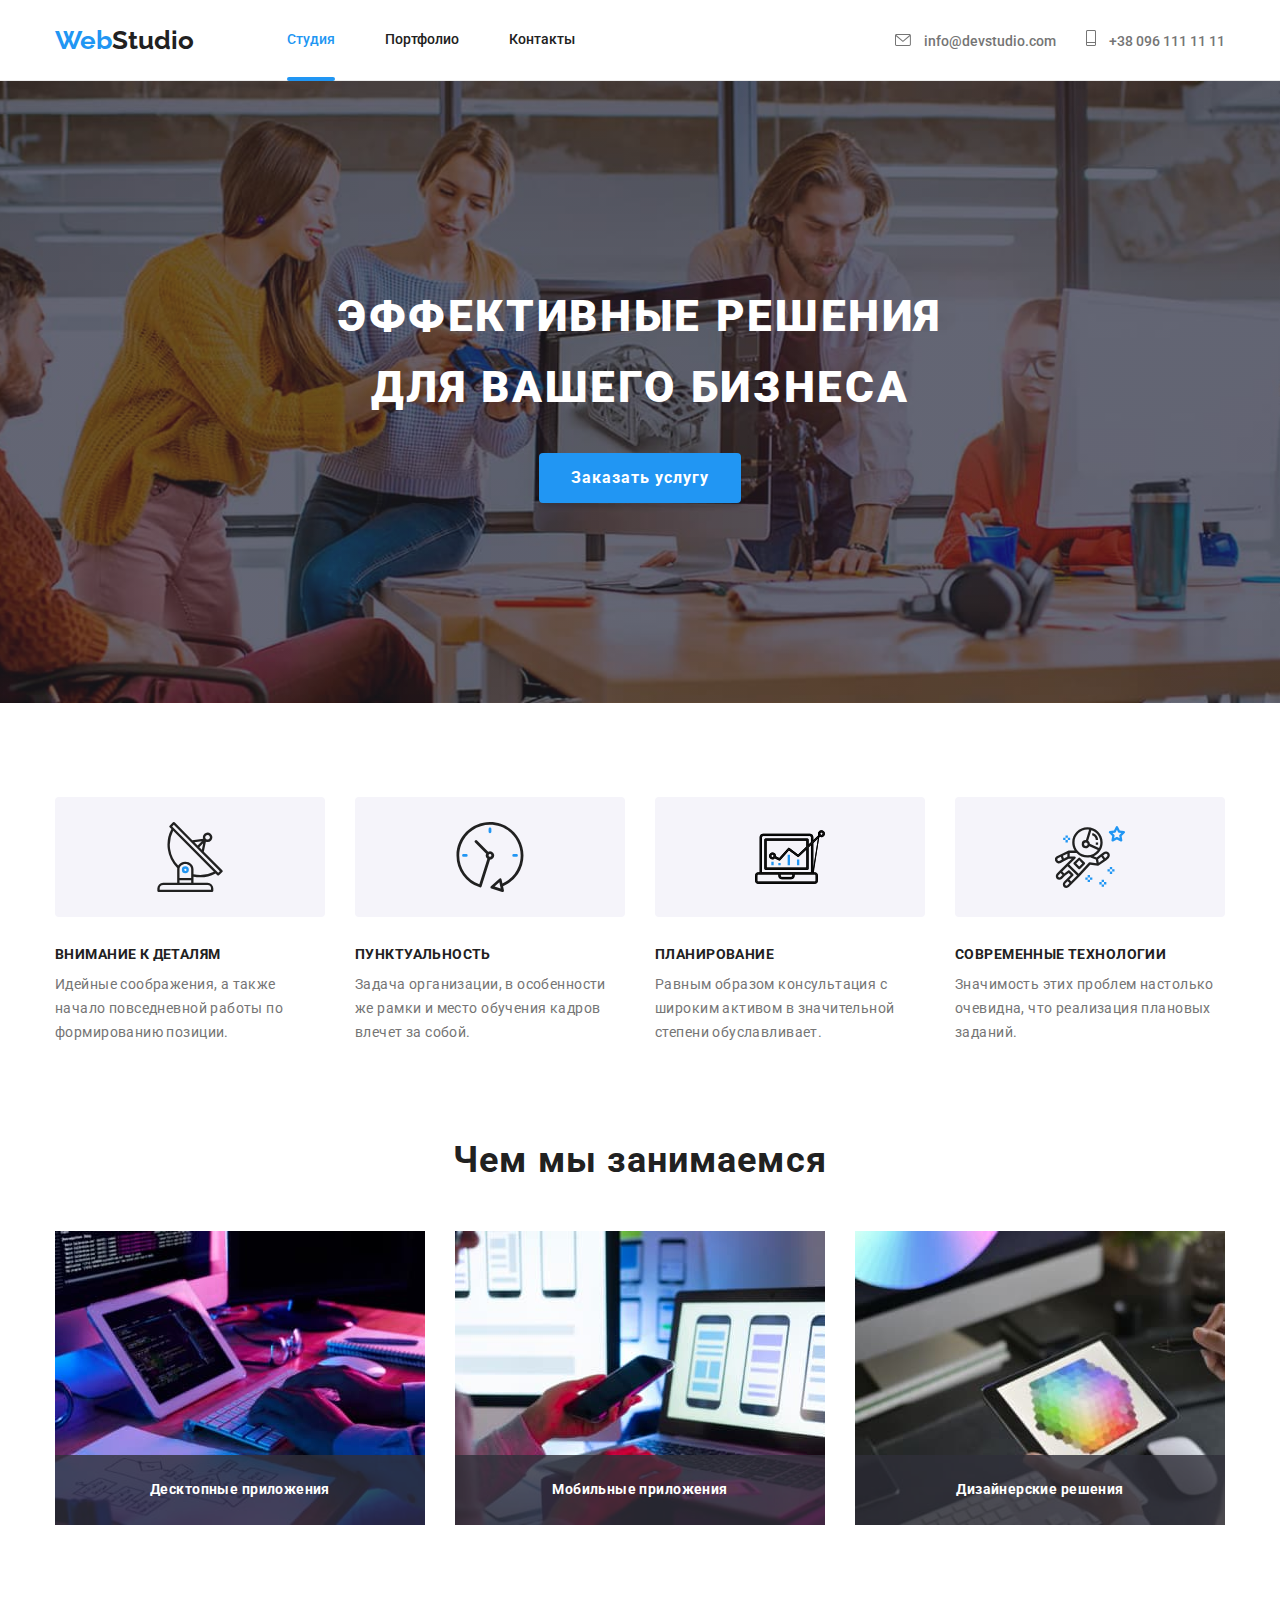
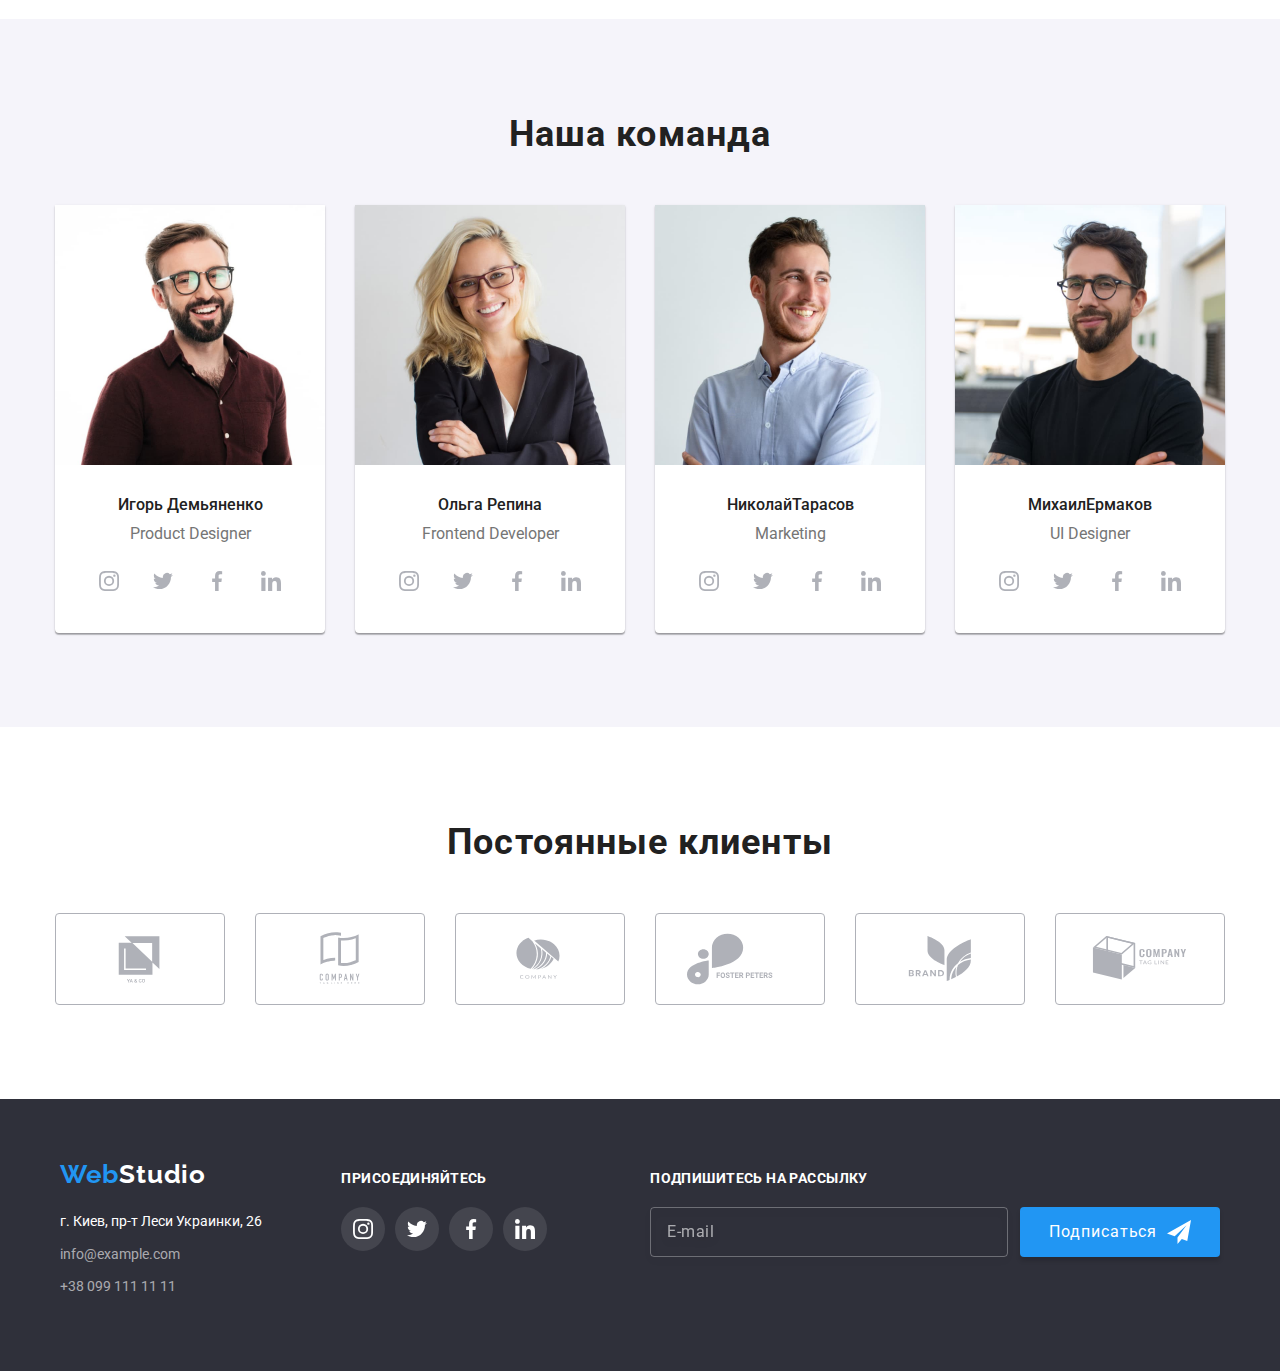
==== commit 6ad9bd6c: "моб меню поправил" ====
--- a/index.html
+++ b/index.html
@@ -226,7 +226,8 @@
             <li class="works-examples__item">
               <div class="works-examples__bkg">
                 <img
-                  src="./images/img.jpg"
+                srcset="./images/desk-soft-1x.jpg 1x, ./images/desk-soft-2x.jpg 2x"
+                  src="./images/desk-soft-1x.jpg"
                   alt="Человек набирает текст на клавиатуре планшета"
                   width="370"
                 />
@@ -236,7 +237,8 @@
             <li class="works-examples__item">
               <div class="works-examples__bkg">
                 <img
-                  src="./images/box2.jpg"
+                srcset="./images/mob-soft-1x.jpg 1x, ./images/mob-soft-2x.jpg 2x"
+                  src="./images/mob-soft-1x.jpg"
                   alt="человек с телефоном работает за ноутбуком"
                   width="370"
                 />
@@ -246,7 +248,8 @@
             <li class="works-examples__item">
               <div class="works-examples__bkg">
                 <img
-                  src="./images/box3.jpg"
+                srcset="./images/design-1x.jpg 1x, ./images/design-2x.jpg 2x"
+                  src="./images/design-1x.jpg"
                   alt="рука с планшетом"
                   width="370"
                 />
--- a/css/main.min.css
+++ b/css/main.min.css
@@ -1 +1 @@
-:root{--primary-text-color: #757575 ;--tittle-text-color: #212121;--accent-color:#2196F3;--white-color:#ffffff;--background-grey: #2F303A;--background-light-grey: #F5F4FA;--card-set-gap: 30px;--icon-color: #AFB1B8}img{display:block;max-width:100%;height:auto}h1,h2,h3,h4,h5,h6,p,ul{margin-top:0;margin-bottom:0}body{background-color:var(--white-color);color:var(--primary-text-color);font-family:roboto,sans-serif}.list{padding:0;margin:0;list-style:none}.container{width:100%;padding-left:15px;padding-right:15px;margin:0 auto}@media screen and (max-width: 479px){.container{min-width:320px;max-width:479px}}@media screen and (min-width: 480px){.container{width:480px}}@media screen and (min-width: 768px){.container{width:768px}}@media screen and (min-width: 1200px){.container{width:1200px}}.section{padding-top:60px;padding-bottom:60px}@media screen and (min-width: 1200px){.section{padding-top:94px;padding-bottom:94px}}.section.no-padding{padding-top:0;padding-bottom:0}.header__nav{display:none}@media screen and (min-width: 768px){.header__nav{display:flex;align-items:center}}.header{border-bottom:1px solid #ececec}.header__container{display:flex;align-items:center;height:60px}@media screen and (min-width: 768px){.header__container{height:80px;display:flex;align-items:center;justify-content:center}}.header__logo{color:var(--tittle-text-color);text-decoration:none;font-family:Raleway;font-weight:bold;font-size:26px;line-height:1.19;margin-right:93px}.header__logo-1{color:var(--accent-color)}.site-nav{display:flex}.site-nav__items:not(:last-child){margin-right:50px}.current{color:var(--accent-color)}@media screen and (min-width: 768px){.current::after{content:"";position:absolute;bottom:-1px;display:block;width:100%;height:4px;border-radius:2px;background-color:var(--accent-color)}}.call__emeil-icon{width:14px;height:10px;margin-right:8px;fill:currentColor}@media screen and (min-width: 1200px){.call__emeil-icon{width:16px;height:12px;margin-right:10px}}.call__tel-icon{width:10px;height:14px;margin-right:8px;fill:currentColor}@media screen and (min-width: 1200px){.call__tel-icon{width:10px;height:16px;margin-right:10px}}.site-nav__link{display:block;padding-top:32px;padding-bottom:32px;color:var(--tittle-text-color);font-weight:500;font-size:14px;line-height:1.14;text-decoration:none;position:relative;transition:color 250ms cubic-bezier(0.4, 0, 0.2, 1)}.site-nav__link:hover,.site-nav__link:focus{color:var(--accent-color)}.site-nav__link.current{color:var(--accent-color)}.call{display:none;margin-left:auto}@media screen and (min-width: 768px){.call{display:block}}@media screen and (min-width: 1200px){.call{display:flex;padding-bottom:32px;padding-top:32px;align-items:baseline}}@media screen and (min-width: 768px){.call__items:not(:last-child){margin-bottom:10px}}@media screen and (min-width: 1200px){.call__items:not(:last-child){margin-right:30px;margin-bottom:0}}.call__link{color:var(--primary-text-color);font-weight:500;font-size:14px;line-height:1.14px;text-decoration:none;transition:color 250ms cubic-bezier(0.4, 0, 0.2, 1)}.call__link:hover,.call__link:focus{color:var(--accent-color)}.menu-open-btn{display:inline-flex;font-size:100%;width:40px;height:40px;margin-left:auto;border:none;background-color:#fff;cursor:pointer;align-items:center;justify-content:center;z-index:3;transition:fill 250ms cubic-bezier(0.4, 0, 0.2, 1)}@media screen and (min-width: 768px){.menu-open-btn{display:none}}.menu-open-btn .menu-icon__close{display:block}.menu-open-btn .menu-icon__open{display:none}.menu-open-btn.is-open .menu-icon__close{display:none}.menu-open-btn.is-open .menu-icon__open{display:block}.menu-open-btn:hover,.menu-open-btn:focus{fill:var(--accent-color)}.menu-open-btn__icon{color:var(--accent-color);transition:color 250ms cubic-bezier(0.4, 0, 0.2, 1)}.menu-open-btn__icon:hover,.menu-open-btn__icon:focus{color:var(--accent-color)}.container-menu{display:none;position:absolute;top:0;left:0;width:100%;height:100%;background-color:var(--white-color);padding:48px 40px;text-align:center;font-size:20px;transition:250ms cubic-bezier(0.4, 0, 0.2, 1),visibility cubic-bezier(0.4, 0, 0.2, 1)}.container-menu.is-open{height:100%;display:flex;flex-direction:column;justify-content:space-between}.container-menu_item:not(:last-child){margin-bottom:32px}.container-menu_link{text-align:left;display:block;text-decoration:none;font-family:Roboto;color:var(--tittle-text-color);font-size:40px;font-weight:500;line-height:1.17;letter-spacing:.02em;transition-property:color;transition-duration:250ms;transition-timing-function:cubic-bezier(0.4, 0, 0.2, 1)}.container-menu_link:hover,.container-menu_link:focus{color:var(--accent-color)}.container-menu_bottom{text-align:left}.container-menu_tel{font-family:Roboto;font-style:normal;font-weight:500;font-size:34px;line-height:1.18;margin-bottom:32px;letter-spacing:.02em;color:var(--accent-color)}.container-menu_mail{font-family:Roboto;font-style:normal;font-weight:500;font-size:24px;line-height:1.17;letter-spacing:.02em;margin-bottom:64px;color:var(--primary-text-color)}.menu-social-list{display:flex;align-items:center;flex-wrap:wrap}.menu-social-list__item:not(:last-child){margin-right:10px;padding-right:10px;border-right:1px solid rgba(33,33,33,.2)}.menu-social-list__link{text-decoration:none;font-family:Roboto;font-style:normal;font-weight:500;font-size:18px;line-height:1.22;letter-spacing:.02em;color:var(--accent-color)}.hero{padding-top:118px;padding-bottom:118px;background-color:var(--background-grey);text-align:center;background-repeat:no-repeat;background-size:cover;background-position:center;margin-left:auto;margin-right:auto;background-image:linear-gradient(rgba(47, 48, 58, 0.4), rgba(47, 48, 58, 0.4)),url("../images/header-img-1x.jpg")}@media(min-device-pixel-ratio: 2),(-webkit-min-device-pixel-ratio: 2),(min-resolution: 192dpi),(min-resolution: 2dppx){.hero{background-image:linear-gradient(rgba(47, 48, 58, 0.4), rgba(47, 48, 58, 0.4)),url("../images/header-img-2x.jpg")}}@media screen and (min-width: 768px){.hero{background-image:linear-gradient(rgba(47, 48, 58, 0.4), rgba(47, 48, 58, 0.4)),url("../images/header-tab-1x.jpg")}}@media screen and (min-width: 768px)and (min-device-pixel-ratio: 2),screen and (min-width: 768px)and (-webkit-min-device-pixel-ratio: 2),screen and (min-width: 768px)and (min-resolution: 192dpi),screen and (min-width: 768px)and (min-resolution: 2dppx){.hero{background-image:linear-gradient(rgba(47, 48, 58, 0.4), rgba(47, 48, 58, 0.4)),url("../images/header-tab-2x.jpg")}}@media screen and (min-width: 1200px){.hero{padding-top:200px;padding-bottom:200px;max-width:1600px;background-image:linear-gradient(to right, rgba(47, 48, 58, 0.4), rgba(47, 48, 58, 0.4)),url("../images/img-hero.jpg")}}@media screen and (min-width: 1200px)and (min-device-pixel-ratio: 2),screen and (min-width: 1200px)and (-webkit-min-device-pixel-ratio: 2),screen and (min-width: 1200px)and (min-resolution: 192dpi),screen and (min-width: 1200px)and (min-resolution: 2dppx){.hero{background-image:linear-gradient(rgba(47, 48, 58, 0.4), rgba(47, 48, 58, 0.4)),url("../images/img-hero-2x.jpg")}}.hero__title{font-size:26px;font-weight:900;line-height:1.36;letter-spacing:.06em;text-transform:uppercase;color:var(--white-color);margin-bottom:var(--card-set-gap);max-width:360px;margin-left:auto;margin-right:auto}@media screen and (min-width: 1200px){.hero__title{font-size:44px;line-height:1.61;max-width:696px}}.hero__btn{min-width:200px;min-height:50px;padding:10px 32px;font-weight:bold;font-size:16px;line-height:1.88;align-items:center;text-align:center;cursor:pointer;letter-spacing:.06em;border-radius:4px;border:transparent;box-shadow:0px 4px 4px rgba(0,0,0,.15);background-color:var(--accent-color);color:var(--white-color);transition:background-color 250ms cubic-bezier(0.4, 0, 0.2, 1)}.hero__btnhover,.hero__btnfocus{background-color:#188ce8}.hidden-header{display:none}.benefits{margin-bottom:-30px}@media screen and (min-width: 768px){.benefits{display:flex;flex-wrap:wrap;margin-left:-30px}}@media screen and (min-width: 1200px){.benefits{display:flex;margin-left:-30px}}.benefits__border{display:flex;justify-content:center;align-items:center;border-radius:4px;background-color:var(--background-light-grey);margin-bottom:30px;height:120px}.benefits__icon{display:flex;align-items:center;width:70px;height:70px}.benefits__card{margin-bottom:30px}@media screen and (min-width: 768px){.benefits__card{width:calc(100% / 2 - 30px);margin-left:30px}}@media screen and (min-width: 1200px){.benefits__card{width:calc(100% / 4 - 30px);margin-left:30px}}.benefits__text{font-size:14px;line-height:1.71;letter-spacing:.03em}.benefits__title{text-align:center;text-transform:uppercase;margin-bottom:10px;font-weight:bold;font-size:14px;line-height:1.14;letter-spacing:.03em;color:var(--tittle-text-color)}@media screen and (min-width: 768px){.benefits__title{text-align:start}}.works{display:none;padding-top:0}@media screen and (min-width: 1200px){.works{display:block}}.title-two{font-weight:bold;font-size:36px;line-height:1.17;text-align:center;color:var(--tittle-text-color);letter-spacing:.03em;margin-bottom:50px}.works-examples{display:flex}.works-examples__item:not(:first-child){margin-left:var(--card-set-gap)}.works-examples__bkg{position:relative}.works-examples__bkg>.works-examples__text{position:absolute;left:0;bottom:0;width:100%;height:70px;display:flex;justify-content:center;align-items:center;background-color:rgba(47,48,58,.8);font-family:Roboto;font-style:normal;font-weight:bold;font-size:14px;color:#fff;line-height:.875;letter-spacing:.03em}.employee{background-color:var(--background-light-grey)}.employee__list{margin-bottom:-30px}@media screen and (min-width: 768px){.employee__list{display:flex;flex-wrap:wrap;margin-left:-30px}}@media screen and (min-width: 1200px){.employee__list{display:flex;flex-wrap:wrap;margin-left:-30px}}.employee__name{font-weight:500;font-size:16px;line-height:1.19;color:var(--tittle-text-color);margin-bottom:10px}.employee__profession{font-size:16px;line-height:1.19;margin-bottom:16px}.employee__card{box-shadow:0px 1px 3px rgba(0,0,0,.12),0px 1px 1px rgba(0,0,0,.14),0px 2px 1px rgba(0,0,0,.2);border-radius:0px 0px 4px 4px;background:#fff;text-align:center;margin-bottom:30px}@media screen and (min-width: 768px){.employee__card{width:calc(100% / 2 - 30px);margin-left:30px}}@media screen and (min-width: 1200px){.employee__card{width:calc(100% / 4 - 30px);margin-left:30px}.employee__card:not(:first-child){margin-left:var(--card-set-gap)}}.employee__card-content{padding-top:30px;padding-bottom:24px}@media screen and (min-width: 1200px){.employee__card-content{padding-bottom:30px}}.network{display:flex;justify-content:center}.network__link{color:var(--icon-color);display:flex;width:44px;height:44px;border-radius:50%;justify-content:center;align-items:center;transition:color 250ms cubic-bezier(0.4, 0, 0.2, 1),background-color 250ms cubic-bezier(0.4, 0, 0.2, 1)}.network__link:hover,.network__link:focus{color:var(--white-color);background-color:var(--accent-color)}.network__list:not(:first-child){margin-left:10px}.network__icon{fill:currentColor}.clients{margin-bottom:-30px;display:flex;flex-wrap:wrap;margin-left:-30px}.clients-section-title{font-family:Roboto;font-style:normal;font-weight:bold;font-size:28px;line-height:1.18;text-align:center;letter-spacing:.03em;margin-bottom:var(--card-set-gap);color:var(--tittle-text-color)}@media screen and (min-width: 1200px){.clients-section-title{font-size:36px;line-height:1.17;margin-bottom:50px}}.clients__item{margin-bottom:30px;margin-left:30px;width:calc(100% / 2 - 30px)}@media screen and (min-width: 768px){.clients__item{width:calc(100%/3 - 30px)}}@media screen and (min-width: 1200px){.clients__item{width:calc(100% / 6 - 30px)}}.clients__icon{fill:currentColor}.clients__link{width:100%;height:92px;display:flex;justify-content:center;align-items:center;border:1px solid var(--icon-color);border-radius:4px;color:var(--icon-color);transition:color 250ms cubic-bezier(0.4, 0, 0.2, 1),border 250ms cubic-bezier(0.4, 0, 0.2, 1)}.clients__link:hover,.clients__link:focus{color:var(--accent-color);border-color:var(--accent-color)}.footer{background-color:var(--background-grey);padding-top:60px;padding-bottom:60px}.footer__container{justify-content:center}@media screen and (min-width: 768px){.footer__container{display:flex;flex-wrap:wrap;justify-content:space-around}}@media screen and (min-width: 1200px){.footer__container{display:flex;align-items:baseline}}.footer__container-adress{text-align:center}@media screen and (min-width: 1200px){.footer__container-adress{text-align:start}}.footer__logo{font-family:Raleway;font-style:normal;font-weight:bold;font-size:26px;line-height:1.19;color:var(--white-color);letter-spacing:.03em;text-decoration:none;margin-bottom:20px;display:block}.footer__logo-web{color:var(--accent-color)}.address li:not(:last-child){margin-bottom:9px}.address__link-physical{text-decoration:none;font-style:normal;font-size:14px;line-height:1.7;color:var(--white-color);margin-top:20px;transition:color 250ms cubic-bezier(0.4, 0, 0.2, 1)}.address__link-physical:hover,.address__link-physical:focus{color:var(--accent-color)}.address__link{text-decoration:none;font-style:normal;font-size:14px;line-height:1.7;color:rgba(255,255,255,.6);margin-bottom:60px;transition:color 250ms cubic-bezier(0.4, 0, 0.2, 1)}.address__link:hover,.address__link:focus{color:var(--accent-color)}.join{margin-left:auto}@media screen and (min-width: 1200px){.join{margin-left:70px}}.footer__header{text-align:center;font-family:Roboto;font-style:normal;font-weight:bold;font-size:14px;line-height:1.14;letter-spacing:.03em;text-transform:uppercase;color:var(--white-color);margin-bottom:20px}@media screen and (min-width: 1200px){.footer__header{text-align:start}}.join__list{display:flex;justify-content:center}.join__icon{fill:currentColor}.join__link{color:var(--white-color);display:flex;width:44px;height:44px;border-radius:50%;justify-content:center;align-items:center;background-color:rgba(255,255,255,.1);transition:background-color 250ms cubic-bezier(0.4, 0, 0.2, 1)}.join__link:hover,.join__link:focus{background-color:var(--accent-color)}.join__item:not(:first-child){margin-left:10px}.subscription__form{align-items:center}@media screen and (min-width: 1200px){.subscription__form{display:flex}}@media screen and (min-width: 1200px){.subscription{margin-left:93px}}.subscription__header{color:var(--white-color);font-size:14px;font-weight:700;line-height:1.14;letter-spacing:.03em;font-family:inherit;display:block;margin-bottom:20px;text-align:center;text-transform:uppercase}.subscription__input{height:50px;width:450px;border:1px solid rgba(255,255,255,.3);box-sizing:border-box;filter:drop-shadow(0px 4px 4px rgba(0, 0, 0, 0.15));border-radius:4px;background-color:inherit;padding-left:16px;cursor:pointer;font-size:16px;line-height:1.25px;letter-spacing:.03em;color:rgba(255,255,255,.6)}@media screen and (min-width: 768px){.subscription__input{max-width:450px}}@media screen and (min-width: 1200px){.subscription__input{width:358px}}.subscription__input::-moz-placeholder{font-size:16px;line-height:1.25;display:flex;align-items:center;letter-spacing:.03em;color:rgba(255,255,255,.6)}.subscription__input:-ms-input-placeholder{font-size:16px;line-height:1.25;display:flex;align-items:center;letter-spacing:.03em;color:rgba(255,255,255,.6)}.subscription__input::placeholder{font-size:16px;line-height:1.25;display:flex;align-items:center;letter-spacing:.03em;color:rgba(255,255,255,.6)}.subscription__btn{width:200px;height:50px;background:#2196f3;border:none;box-shadow:0px 4px 4px rgba(0,0,0,.15);border-radius:4px;display:flex;align-items:center;justify-content:center;margin-left:12px;transition:background-color 250ms cubic-bezier(0.4, 0, 0.2, 1)}.subscription__btn:hover,.subscription__btn:focus{background-color:#188ce8}.subscription__btn-text{font-size:16px;line-height:1.875;letter-spacing:.06em;color:#fff}.icon-send{fill:var(--white-color);margin-left:10px}.filter{text-align:center;display:flex;justify-content:center;margin-bottom:50px}.filter li:nth-child(1n+2){margin-left:8px}.filter__link{font-style:normal;font-weight:500;font-size:16px;line-height:26px;border-radius:4px;padding:6px 22px;border:none;cursor:pointer;text-align:center;letter-spacing:.03em;color:var(--tittle-text-color);background:#f5f4fa;transition:color 250ms cubic-bezier(0.4, 0, 0.2, 1),background-color 250ms cubic-bezier(0.4, 0, 0.2, 1),box-shadow 250ms cubic-bezier(0.4, 0, 0.2, 1)}.filter__link:hover,.filter__link:focus{background-color:var(--accent-color);color:var(--white-color);box-shadow:0px 3px 1px rgba(0,0,0,.1),0px 1px 2px rgba(0,0,0,.08),0px 2px 2px rgba(0,0,0,.12)}.galery__link{text-decoration:none;padding:0;margin:0;display:block;transition:box-shadow 250ms cubic-bezier(0.4, 0, 0.2, 1)}.galery__link:hover,.galery__link:focus{box-shadow:0px 1px 1px rgba(0,0,0,.12),0px 4px 4px rgba(0,0,0,.06),1px 4px 6px rgba(0,0,0,.16)}.galery{padding:0;margin:0;list-style:none;display:flex;flex-wrap:wrap;margin-left:calc(-1 * var(--card-set-gap));margin-top:calc(-1 * var(--card-set-gap))}.galery-frame__title{font-size:18px;line-height:2;letter-spacing:.06em;margin-bottom:4px;color:var(--tittle-text-color)}.galery-frame__text{font-size:16px;line-height:1.88;letter-spacing:.03em;color:var(--primary-text-color)}.galery-frame{border:1px solid #eee;border-top:none;padding:20px 24px}.galery__list{flex-basis:calc(100%/3 - var(--card-set-gap));margin-left:var(--card-set-gap);margin-top:var(--card-set-gap)}.galery__image{position:relative;overflow:hidden}.galery__text{position:absolute;top:0;left:0;width:100%;height:100%;padding:63px 24px;font-size:18px;line-height:1.5;letter-spacing:.03em;background:rgba(33,150,243,.9);color:var(--white-color);transform:translateY(100%);transition-property:transform;transition-duration:250ms;transition-timing-function:cubic-bezier(0.4, 0, 0.2, 1)}.galery__link:hover .galery__text,.galery__link:focus .galery__text{transform:translateY(0)}.backdrop{position:fixed;top:0;left:0;width:100%;height:100%;background-color:rgba(0,0,0,.2)}.backdrop.is-hidden{opacity:0;pointer-events:none;visibility:visible}.backdrop.is-hidden .modal{transform:translate(-50%, -50%) scaleY(0)}.modal{position:absolute;top:50%;left:50%;transform:translate(-50%, -50%);min-width:528px;min-height:581px;border-radius:4px;padding:40px;transition-property:transform;transition-duration:250ms;transition-timing-function:cubic-bezier(0.4, 0, 0.2, 1);background-color:var(--white-color);box-shadow:0px 1px 3px rgba(0,0,0,.12),0px 1px 1px rgba(0,0,0,.14),0px 2px 1px rgba(0,0,0,.2);display:flex;flex-direction:column}.modal-close__btn{position:absolute;display:flex;justify-content:center;align-items:center;cursor:pointer;top:8px;right:8px;width:30px;height:30px;border-radius:50%;border:1px solid #0000001a;background-color:#fff;transition:fill 250ms cubic-bezier(0.4, 0, 0.2, 1)}.modal-close__btn:hover,.modal-close__btn:focus{fill:var(--accent-color)}.modal__title{font-weight:bold;font-size:20px;line-height:1.15;text-align:center;letter-spacing:.03em;color:#212121;margin-bottom:12px}.modal__form{margin-bottom:10px;display:flex;flex-direction:column;font-size:12px;line-height:1.17;letter-spacing:.01em;color:#757575;position:relative}.modal__form label{margin-bottom:4px}.modal__input{width:100%;height:40px;border:1px solid #21212133;display:block;border-radius:4px;padding-top:11px;padding-bottom:11px;padding-left:42px;padding-right:12px;cursor:pointer;transition:border-color 250ms cubic-bezier(0.4, 0, 0.2, 1)}.modal__input:focus{border-color:var(--accent-color);outline:var(--accent-color)}.modal__icon{position:absolute;display:block;top:50%;left:11px;fill:#212121;transition:fill 250ms cubic-bezier(0.4, 0, 0.2, 1)}.modal__input:focus-within .modal__icon{fill:var(--accent-color)}.modal__textarea{font-size:12px;font-weight:400;line-height:1.17;letter-spacing:.01em;text-align:left;width:100%;height:120px;padding:12px 16px;border:1px solid rgba(33,33,33,.2);box-sizing:border-box;border-radius:4px;resize:none;cursor:pointer;margin-bottom:10px;transition:border-color 250ms cubic-bezier(0.4, 0, 0.2, 1)}.modal__textarea::-moz-placeholder{color:rgba(117,117,117,.5)}.modal__textarea:-ms-input-placeholder{color:rgba(117,117,117,.5)}.modal__textarea::placeholder{color:rgba(117,117,117,.5)}.modal__textarea:focus{border-color:var(--accent-color);outline:var(--accent-color)}.check__input{position:absolute;-webkit-appearance:none;-moz-appearance:none;appearance:none}.check{display:flex;flex-direction:row;align-items:center;justify-content:center;font-size:14px;line-height:1.7;letter-spacing:.03em;cursor:pointer}.check__agreement{-webkit-text-decoration-line:underline;text-decoration-line:underline;color:var(--accent-color)}.check__icon{width:16px;height:15px;margin-right:7px;border:2px solid #212121;border-radius:2px;display:flex;justify-content:center;align-items:center;transition:border-color 250ms cubic-bezier(0.4, 0, 0.2, 1),background-color 250ms cubic-bezier(0.4, 0, 0.2, 1),fill 250ms cubic-bezier(0.4, 0, 0.2, 1)}.check__input:checked+.check__icon{border:transparent;background-color:var(--accent-color);fill:#fff}.check:focus-within>.check__icon{border-color:var(--accent-color)}.modal__btn{font-size:inherit;width:200px;height:50px;padding:10px 55px;margin-top:30px;background-color:var(--accent-color);color:#fff;box-shadow:0px 4px 4px rgba(0,0,0,.15);border-radius:4px;border:none;cursor:pointer;display:block;margin-right:auto;margin-left:auto;transition:border-color 250ms cubic-bezier(0.4, 0, 0.2, 1)}.modal__btn:hover,.modal__btn:focus{background-color:#188ce8}/*# sourceMappingURL=main.min.css.map */+:root{--primary-text-color: #757575 ;--tittle-text-color: #212121;--accent-color:#2196F3;--white-color:#ffffff;--background-grey: #2F303A;--background-light-grey: #F5F4FA;--card-set-gap: 30px;--icon-color: #AFB1B8}img{display:block;max-width:100%;height:auto}h1,h2,h3,h4,h5,h6,p,ul{margin-top:0;margin-bottom:0}body{background-color:var(--white-color);color:var(--primary-text-color);font-family:roboto,sans-serif}.list{padding:0;margin:0;list-style:none}.container{width:100%;padding-left:15px;padding-right:15px;margin:0 auto}@media screen and (max-width: 479px){.container{min-width:320px;max-width:480px}}@media screen and (min-width: 480px){.container{width:480px}}@media screen and (min-width: 768px){.container{width:768px}}@media screen and (min-width: 1200px){.container{width:1200px}}.section{padding-top:60px;padding-bottom:60px}@media screen and (min-width: 1200px){.section{padding-top:94px;padding-bottom:94px}}.section.no-padding{padding-top:0;padding-bottom:0}.header__nav{display:none}@media screen and (min-width: 768px){.header__nav{display:flex;align-items:center}}.header{border-bottom:1px solid #ececec}.header__container{display:flex;align-items:center;height:60px}@media screen and (min-width: 768px){.header__container{height:80px;display:flex;align-items:center;justify-content:center}}.header__logo{color:var(--tittle-text-color);text-decoration:none;font-family:Raleway;font-weight:bold;font-size:26px;line-height:1.19;margin-right:93px}.header__logo-1{color:var(--accent-color)}.site-nav{display:flex}.site-nav__items:not(:last-child){margin-right:50px}.site-nav__link.current{color:var(--accent-color)}@media screen and (min-width: 768px){.current::after{content:"";position:absolute;bottom:-1px;display:block;width:100%;height:4px;border-radius:2px;background-color:var(--accent-color)}}.call__emeil-icon{width:14px;height:10px;margin-right:8px;fill:currentColor}@media screen and (min-width: 1200px){.call__emeil-icon{width:16px;height:12px;margin-right:10px}}.call__tel-icon{width:10px;height:14px;margin-right:8px;fill:currentColor}@media screen and (min-width: 1200px){.call__tel-icon{width:10px;height:16px;margin-right:10px}}.site-nav__link{display:block;padding-top:32px;padding-bottom:32px;color:var(--tittle-text-color);font-weight:500;font-size:14px;line-height:1.14;text-decoration:none;position:relative;transition:color 250ms cubic-bezier(0.4, 0, 0.2, 1)}.site-nav__link:hover,.site-nav__link:focus{color:var(--accent-color)}.site-nav__link.current{color:var(--accent-color)}.call{display:none;margin-left:auto}@media screen and (min-width: 768px){.call{display:block}}@media screen and (min-width: 1200px){.call{display:flex;padding-bottom:32px;padding-top:32px;align-items:baseline}}@media screen and (min-width: 768px){.call__items:not(:last-child){margin-bottom:10px}}@media screen and (min-width: 1200px){.call__items:not(:last-child){margin-right:30px;margin-bottom:0}}.call__link{color:var(--primary-text-color);font-weight:500;font-size:14px;line-height:1.14px;text-decoration:none;transition:color 250ms cubic-bezier(0.4, 0, 0.2, 1)}.call__link:hover,.call__link:focus{color:var(--accent-color)}.menu-open-btn{display:inline-flex;font-size:100%;width:40px;height:40px;margin-left:auto;border:none;background-color:#fff;cursor:pointer;align-items:center;justify-content:center;z-index:2;transition:fill 250ms cubic-bezier(0.4, 0, 0.2, 1)}@media screen and (min-width: 768px){.menu-open-btn{display:none}}.menu-open-btn .menu-icon__close{display:block;position:fixed}.menu-open-btn .menu-icon__open{display:none}.menu-open-btn.is-open .menu-icon__close{display:none}.menu-open-btn.is-open .menu-icon__open{display:block}.menu-open-btn:hover,.menu-open-btn:focus{fill:var(--accent-color)}.menu-open-btn__icon{color:var(--accent-color);transition:color 250ms cubic-bezier(0.4, 0, 0.2, 1)}.menu-open-btn__icon:hover,.menu-open-btn__icon:focus{color:var(--accent-color)}.container-menu{display:none;position:fixed;overflow:hidden;top:0;left:0;width:100%;height:100%;background-color:var(--white-color);padding:48px 40px;text-align:center;font-size:20px;z-index:1}.container-menu.is-open{height:100%;display:flex;flex-direction:column;justify-content:space-between;transition:250ms cubic-bezier(0.4, 0, 0.2, 1),visibility cubic-bezier(0.4, 0, 0.2, 1)}.container-menu_item:not(:last-child){margin-bottom:32px}.container-menu_link{text-align:left;display:block;text-decoration:none;font-family:Roboto;color:var(--tittle-text-color);font-size:40px;font-weight:500;line-height:1.17;letter-spacing:.02em;transition-property:color;transition-duration:250ms;transition-timing-function:cubic-bezier(0.4, 0, 0.2, 1)}.container-menu_link:hover,.container-menu_link:focus{color:var(--accent-color)}.container-menu_link.current{color:var(--accent-color)}.container-menu_bottom{text-align:left}.container-menu_tel{font-family:Roboto;font-style:normal;font-weight:500;font-size:34px;line-height:1.18;margin-bottom:32px;letter-spacing:.02em;color:var(--accent-color)}.container-menu_mail{font-family:Roboto;font-style:normal;font-weight:500;font-size:24px;line-height:1.17;letter-spacing:.02em;margin-bottom:64px;color:var(--primary-text-color)}.menu-social-list{display:flex;align-items:center;flex-wrap:wrap}.menu-social-list__item:not(:last-child){margin-right:10px;padding-right:10px;border-right:1px solid rgba(33,33,33,.2)}.menu-social-list__link{text-decoration:none;font-family:Roboto;font-style:normal;font-weight:500;font-size:18px;line-height:1.22;letter-spacing:.02em;color:var(--accent-color)}.hero{padding-top:118px;padding-bottom:118px;background-color:var(--background-grey);text-align:center;background-repeat:no-repeat;background-size:cover;background-position:center;margin-left:auto;margin-right:auto;background-image:linear-gradient(rgba(47, 48, 58, 0.4), rgba(47, 48, 58, 0.4)),url("../images/header-img-1x.jpg")}@media(min-device-pixel-ratio: 2),(-webkit-min-device-pixel-ratio: 2),(min-resolution: 192dpi),(min-resolution: 2dppx){.hero{background-image:linear-gradient(rgba(47, 48, 58, 0.4), rgba(47, 48, 58, 0.4)),url("../images/header-img-2x.jpg")}}@media screen and (min-width: 768px){.hero{background-image:linear-gradient(rgba(47, 48, 58, 0.4), rgba(47, 48, 58, 0.4)),url("../images/header-tab-1x.jpg")}}@media screen and (min-width: 768px)and (min-device-pixel-ratio: 2),screen and (min-width: 768px)and (-webkit-min-device-pixel-ratio: 2),screen and (min-width: 768px)and (min-resolution: 192dpi),screen and (min-width: 768px)and (min-resolution: 2dppx){.hero{background-image:linear-gradient(rgba(47, 48, 58, 0.4), rgba(47, 48, 58, 0.4)),url("../images/header-tab-2x.jpg")}}@media screen and (min-width: 1200px){.hero{padding-top:200px;padding-bottom:200px;max-width:1600px;background-image:linear-gradient(to right, rgba(47, 48, 58, 0.4), rgba(47, 48, 58, 0.4)),url("../images/img-hero.jpg")}}@media screen and (min-width: 1200px)and (min-device-pixel-ratio: 2),screen and (min-width: 1200px)and (-webkit-min-device-pixel-ratio: 2),screen and (min-width: 1200px)and (min-resolution: 192dpi),screen and (min-width: 1200px)and (min-resolution: 2dppx){.hero{background-image:linear-gradient(rgba(47, 48, 58, 0.4), rgba(47, 48, 58, 0.4)),url("../images/img-hero-2x.jpg")}}.hero__title{font-size:26px;font-weight:900;line-height:1.36;letter-spacing:.06em;text-transform:uppercase;color:var(--white-color);margin-bottom:var(--card-set-gap);max-width:360px;margin-left:auto;margin-right:auto}@media screen and (min-width: 1200px){.hero__title{font-size:44px;line-height:1.61;max-width:696px}}.hero__btn{min-width:200px;min-height:50px;padding:10px 32px;font-weight:bold;font-size:16px;line-height:1.88;align-items:center;text-align:center;cursor:pointer;letter-spacing:.06em;border-radius:4px;border:transparent;box-shadow:0px 4px 4px rgba(0,0,0,.15);background-color:var(--accent-color);color:var(--white-color);transition:background-color 250ms cubic-bezier(0.4, 0, 0.2, 1)}.hero__btnhover,.hero__btnfocus{background-color:#188ce8}.hidden-header{display:none}.benefits{margin-bottom:-30px}@media screen and (min-width: 768px){.benefits{display:flex;flex-wrap:wrap;margin-left:-30px}}@media screen and (min-width: 1200px){.benefits{display:flex;margin-left:-30px}}.benefits__border{display:flex;justify-content:center;align-items:center;border-radius:4px;background-color:var(--background-light-grey);margin-bottom:30px;height:120px}.benefits__icon{display:flex;align-items:center;width:70px;height:70px}.benefits__card{margin-bottom:30px}@media screen and (min-width: 768px){.benefits__card{width:calc(50% - 30px);margin-left:30px}}@media screen and (min-width: 1200px){.benefits__card{width:calc(25% - 30px);margin-left:30px}}.benefits__text{font-size:14px;line-height:1.71;letter-spacing:.03em}.benefits__title{text-align:center;text-transform:uppercase;margin-bottom:10px;font-weight:bold;font-size:14px;line-height:1.14;letter-spacing:.03em;color:var(--tittle-text-color)}@media screen and (min-width: 768px){.benefits__title{text-align:start}}.works{display:none;padding-top:0}@media screen and (min-width: 1200px){.works{display:block}}.title-two{font-weight:bold;font-size:36px;line-height:1.17;text-align:center;color:var(--tittle-text-color);letter-spacing:.03em;margin-bottom:50px}.works-examples{display:flex}.works-examples__item:not(:first-child){margin-left:var(--card-set-gap)}.works-examples__bkg{position:relative}.works-examples__bkg>.works-examples__text{position:absolute;left:0;bottom:0;width:100%;height:70px;display:flex;justify-content:center;align-items:center;background-color:rgba(47,48,58,.8);font-family:Roboto;font-style:normal;font-weight:bold;font-size:14px;color:#fff;line-height:.875;letter-spacing:.03em}.employee{background-color:var(--background-light-grey)}.employee__list{margin-bottom:-30px}@media screen and (min-width: 768px){.employee__list{display:flex;flex-wrap:wrap;margin-left:-30px}}@media screen and (min-width: 1200px){.employee__list{display:flex;flex-wrap:wrap;margin-left:-30px}}.employee__name{font-weight:500;font-size:16px;line-height:1.19;color:var(--tittle-text-color);margin-bottom:10px}.employee__profession{font-size:16px;line-height:1.19;margin-bottom:16px}.employee__card{box-shadow:0px 1px 3px rgba(0,0,0,.12),0px 1px 1px rgba(0,0,0,.14),0px 2px 1px rgba(0,0,0,.2);border-radius:0px 0px 4px 4px;background:#fff;text-align:center;margin-bottom:30px}@media screen and (min-width: 768px){.employee__card{width:calc(50% - 30px);margin-left:30px}}@media screen and (min-width: 1200px){.employee__card{width:calc(25% - 30px);margin-left:30px}.employee__card:not(:first-child){margin-left:var(--card-set-gap)}}.employee__card-content{padding-top:30px;padding-bottom:24px}@media screen and (min-width: 1200px){.employee__card-content{padding-bottom:30px}}.network{display:flex;justify-content:center}.network__link{color:var(--icon-color);display:flex;width:44px;height:44px;border-radius:50%;justify-content:center;align-items:center;transition:color 250ms cubic-bezier(0.4, 0, 0.2, 1),background-color 250ms cubic-bezier(0.4, 0, 0.2, 1)}.network__link:hover,.network__link:focus{color:var(--white-color);background-color:var(--accent-color)}.network__list:not(:first-child){margin-left:10px}.network__icon{fill:currentColor}.clients{margin-bottom:-30px;display:flex;flex-wrap:wrap;margin-left:-30px}.clients-section-title{font-family:Roboto;font-style:normal;font-weight:bold;font-size:28px;line-height:1.18;text-align:center;letter-spacing:.03em;margin-bottom:var(--card-set-gap);color:var(--tittle-text-color)}@media screen and (min-width: 1200px){.clients-section-title{font-size:36px;line-height:1.17;margin-bottom:50px}}.clients__item{margin-bottom:30px;margin-left:30px;width:calc(50% - 30px)}@media screen and (min-width: 768px){.clients__item{width:calc(33.3333333333% - 30px)}}@media screen and (min-width: 1200px){.clients__item{width:calc(16.6666666667% - 30px)}}.clients__icon{fill:currentColor}.clients__link{width:100%;height:92px;display:flex;justify-content:center;align-items:center;border:1px solid var(--icon-color);border-radius:4px;color:var(--icon-color);transition:color 250ms cubic-bezier(0.4, 0, 0.2, 1),border 250ms cubic-bezier(0.4, 0, 0.2, 1)}.clients__link:hover,.clients__link:focus{color:var(--accent-color);border-color:var(--accent-color)}.footer{background-color:var(--background-grey);padding-top:60px;padding-bottom:60px}.footer__container{justify-content:center}@media screen and (min-width: 768px){.footer__container{display:flex;flex-wrap:wrap;justify-content:space-around}}@media screen and (min-width: 1200px){.footer__container{display:flex;align-items:baseline}}.footer__container-adress{text-align:center;margin-bottom:60px}@media screen and (min-width: 1200px){.footer__container-adress{text-align:start;margin-bottom:0}}.footer__logo{font-family:Raleway;font-style:normal;font-weight:bold;font-size:26px;line-height:1.19;color:var(--white-color);letter-spacing:.03em;text-decoration:none;display:block}.footer__logo-web{color:var(--accent-color)}.address{margin-top:20px}.address li:not(:last-child){margin-bottom:8px}@media screen and (min-width: 768px){.address li:not(:last-child){margin-bottom:9px}}.address__link-physical{text-decoration:none;font-style:normal;font-size:14px;line-height:1.7;color:var(--white-color);margin-top:20px;transition:color 250ms cubic-bezier(0.4, 0, 0.2, 1)}.address__link-physical:hover,.address__link-physical:focus{color:var(--accent-color)}.address__link{text-decoration:none;font-style:normal;font-size:14px;line-height:1.7;color:rgba(255,255,255,.6);margin-bottom:60px;transition:color 250ms cubic-bezier(0.4, 0, 0.2, 1)}.address__link:hover,.address__link:focus{color:var(--accent-color)}.join{margin-left:auto;margin-bottom:60px}@media screen and (min-width: 1200px){.join{margin-left:70px}}.footer__header{text-align:center;font-family:Roboto;font-style:normal;font-weight:bold;font-size:14px;line-height:1.14;letter-spacing:.03em;text-transform:uppercase;color:var(--white-color);margin-bottom:20px}@media screen and (min-width: 1200px){.footer__header{text-align:start}}.join__list{display:flex;justify-content:center}.join__icon{fill:currentColor}.join__link{color:var(--white-color);display:flex;width:44px;height:44px;border-radius:50%;justify-content:center;align-items:center;background-color:rgba(255,255,255,.1);transition:background-color 250ms cubic-bezier(0.4, 0, 0.2, 1)}.join__link:hover,.join__link:focus{background-color:var(--accent-color)}.join__item:not(:first-child){margin-left:10px}.subscription__form{align-items:center}@media screen and (min-width: 1200px){.subscription__form{display:flex}}@media screen and (min-width: 1200px){.subscription{margin-left:93px}}.subscription__header{color:var(--white-color);font-size:14px;font-weight:700;line-height:1.14;letter-spacing:.03em;font-family:inherit;display:block;margin-bottom:20px;text-align:center;text-transform:uppercase}@media screen and (min-width: 1200px){.subscription__header{text-align:start}}.subscription__input{justify-content:center;height:50px;width:100%;margin-bottom:20px;border:1px solid rgba(255,255,255,.3);box-sizing:border-box;filter:drop-shadow(0px 4px 4px rgba(0, 0, 0, 0.15));border-radius:4px;background-color:inherit;padding-left:16px;cursor:pointer;font-size:16px;line-height:1.25px;letter-spacing:.03em;color:rgba(255,255,255,.6)}@media screen and (min-width: 768px){.subscription__input{width:450px}}@media screen and (min-width: 1200px){.subscription__input{width:358px;margin-bottom:0}}.subscription__input::-moz-placeholder{font-size:16px;line-height:1.25;display:flex;align-items:center;letter-spacing:.03em;color:rgba(255,255,255,.6)}.subscription__input:-ms-input-placeholder{font-size:16px;line-height:1.25;display:flex;align-items:center;letter-spacing:.03em;color:rgba(255,255,255,.6)}.subscription__input::placeholder{font-size:16px;line-height:1.25;display:flex;align-items:center;letter-spacing:.03em;color:rgba(255,255,255,.6)}.subscription__btn{width:200px;height:50px;background:#2196f3;border:none;box-shadow:0px 4px 4px rgba(0,0,0,.15);border-radius:4px;display:flex;align-items:center;justify-content:center;margin-left:auto;margin-right:auto;transition:background-color 250ms cubic-bezier(0.4, 0, 0.2, 1)}.subscription__btn:hover,.subscription__btn:focus{background-color:#188ce8}@media screen and (min-width: 1200px){.subscription__btn{margin-left:12px}}.subscription__btn-text{font-size:16px;line-height:1.875;letter-spacing:.06em;color:#fff}.icon-send{fill:var(--white-color);margin-left:10px}.filter{display:flex;flex-wrap:wrap;margin-bottom:40px}@media screen and (min-width: 768px){.filter{margin-bottom:30px;justify-content:center}}@media screen and (min-width: 1200px){.filter{margin-bottom:50px}}.filter__item:not(:last-child){margin-right:8px}.filter__item:nth-child(-n+3){margin-bottom:10px}@media screen and (min-width: 768px){.filter__item:nth-child(-n+3){margin-bottom:0}}.filter__link{font-style:normal;font-weight:500;font-size:16px;line-height:26px;border-radius:4px;padding:6px 22px;border:none;cursor:pointer;text-align:center;letter-spacing:.03em;color:var(--tittle-text-color);background:#f5f4fa;transition:color 250ms cubic-bezier(0.4, 0, 0.2, 1),background-color 250ms cubic-bezier(0.4, 0, 0.2, 1),box-shadow 250ms cubic-bezier(0.4, 0, 0.2, 1)}.filter__link:hover,.filter__link:focus{background-color:var(--accent-color);color:var(--white-color);box-shadow:0px 3px 1px rgba(0,0,0,.1),0px 1px 2px rgba(0,0,0,.08),0px 2px 2px rgba(0,0,0,.12)}.galery__link{text-decoration:none;padding:0;margin:0;display:flex;flex-direction:column;height:100%;transition:box-shadow 250ms cubic-bezier(0.4, 0, 0.2, 1)}.galery__link:hover,.galery__link:focus{box-shadow:0px 1px 1px rgba(0,0,0,.12),0px 4px 4px rgba(0,0,0,.06),1px 4px 6px rgba(0,0,0,.16)}.galery{margin-bottom:-30px}@media screen and (min-width: 768px){.galery{display:flex;flex-wrap:wrap;margin-left:-30px}}@media screen and (min-width: 1200px){.galery{padding:0;margin:0;list-style:none;display:flex;flex-wrap:wrap;margin-left:calc(-1*var(--card-set-gap));margin-top:calc(-1*var(--card-set-gap))}}.galery-frame__title{font-size:18px;line-height:2;letter-spacing:.06em;margin-bottom:4px;font-weight:700;color:var(--tittle-text-color)}.galery-frame__text{font-size:16px;line-height:1.87;letter-spacing:.03em;color:var(--primary-text-color)}.galery-frame{flex-grow:1;padding:20px 24px;background-color:var(--white-color);box-sizing:border-box;border:1px solid #eee;border-top:none}.galery__list{margin-bottom:30px}@media screen and (min-width: 768px){.galery__list{flex-basis:calc(50% - var(--card-set-gap));margin-left:var(--card-set-gap);margin-top:var(--card-set-gap)}}@media screen and (min-width: 1200px){.galery__list{flex-basis:calc(33.3333333333% - var(--card-set-gap));margin-left:var(--card-set-gap);margin-top:var(--card-set-gap)}}.galery__image{position:relative;overflow:hidden}.galery__text{position:absolute;top:0;left:0;width:100%;height:100%;padding:77px 24px;font-size:18px;line-height:1.5;letter-spacing:.03em;background:rgba(33,150,243,.9);color:var(--white-color);transform:translateY(101%);transition-property:transform;transition-duration:250ms;transition-timing-function:cubic-bezier(0.4, 0, 0.2, 1)}@media screen and (min-width: 768px){.galery__text{padding:49px 24px;font-size:18px}}@media screen and (min-width: 1200px){.galery__text{padding:63px 24px;font-size:18px}}.galery__link:hover .galery__text,.galery__link:focus .galery__text{transform:translateY(0)}.backdrop{position:fixed;top:0;left:0;width:100%;height:100%;z-index:2;background-color:rgba(0,0,0,.2)}.backdrop.is-hidden{opacity:0;pointer-events:none;visibility:visible}.backdrop.is-hidden .modal{transform:translate(-50%, -50%) scaleY(0)}.modal{position:absolute;top:50%;left:50%;transform:translate(-50%, -50%);min-height:581px;border-radius:4px;padding:40px;transition-property:transform;transition-duration:250ms;transition-timing-function:cubic-bezier(0.4, 0, 0.2, 1);background-color:var(--white-color);box-shadow:0px 1px 3px rgba(0,0,0,.12),0px 1px 1px rgba(0,0,0,.14),0px 2px 1px rgba(0,0,0,.2);display:flex;flex-direction:column}@media screen and (min-width: 480px){.modal{width:90vw}}@media screen and (min-width: 768px){.modal{width:450px}}@media screen and (min-width: 1200px){.modal{width:528px}}.modal-close__btn{position:absolute;display:flex;justify-content:center;align-items:center;cursor:pointer;top:8px;right:8px;width:30px;height:30px;border-radius:50%;border:1px solid #0000001a;background-color:#fff;transition:fill 250ms cubic-bezier(0.4, 0, 0.2, 1)}.modal-close__btn:hover,.modal-close__btn:focus{fill:var(--accent-color)}.modal__title{font-weight:bold;font-size:20px;line-height:1.15;text-align:center;letter-spacing:.03em;color:#212121;margin-bottom:12px}.modal__form{margin-bottom:10px;display:flex;flex-direction:column;font-size:12px;line-height:1.17;letter-spacing:.01em;color:#757575;position:relative}.modal__form label{margin-bottom:4px}.modal__input{width:100%;height:40px;border:1px solid #21212133;display:block;border-radius:4px;padding-top:11px;padding-bottom:11px;padding-left:42px;padding-right:12px;cursor:pointer;transition:border-color 250ms cubic-bezier(0.4, 0, 0.2, 1)}.modal__input:focus{border-color:var(--accent-color);outline:var(--accent-color)}.modal__icon{position:absolute;display:block;top:50%;left:11px;fill:#212121;transition:fill 250ms cubic-bezier(0.4, 0, 0.2, 1)}.modal__input:focus-within .modal__icon{fill:var(--accent-color)}.modal__textarea{font-size:12px;font-weight:400;line-height:1.17;letter-spacing:.01em;text-align:left;width:100%;height:120px;padding:12px 16px;border:1px solid rgba(33,33,33,.2);box-sizing:border-box;border-radius:4px;resize:none;cursor:pointer;margin-bottom:10px;transition:border-color 250ms cubic-bezier(0.4, 0, 0.2, 1)}.modal__textarea::-moz-placeholder{color:rgba(117,117,117,.5)}.modal__textarea:-ms-input-placeholder{color:rgba(117,117,117,.5)}.modal__textarea::placeholder{color:rgba(117,117,117,.5)}.modal__textarea:focus{border-color:var(--accent-color);outline:var(--accent-color)}.check__input{position:absolute;-webkit-appearance:none;-moz-appearance:none;appearance:none}.check{display:flex;flex-direction:row;align-items:center;justify-content:center;font-size:12px;line-height:1.7;letter-spacing:.03em;cursor:pointer}@media screen and (min-width: 1200px){.check{font-size:14px}}.check__agreement{-webkit-text-decoration-line:underline;text-decoration-line:underline;color:var(--accent-color)}.check__icon{width:16px;height:15px;margin-right:7px;border:2px solid #212121;border-radius:2px;display:flex;justify-content:center;align-items:center;transition:border-color 250ms cubic-bezier(0.4, 0, 0.2, 1),background-color 250ms cubic-bezier(0.4, 0, 0.2, 1),fill 250ms cubic-bezier(0.4, 0, 0.2, 1)}.check__input:checked+.check__icon{border:transparent;background-color:var(--accent-color);fill:#fff}.check:focus-within>.check__icon{border-color:var(--accent-color)}.modal__btn{font-size:inherit;width:200px;height:50px;padding:10px 55px;margin-top:30px;background-color:var(--accent-color);color:#fff;box-shadow:0px 4px 4px rgba(0,0,0,.15);border-radius:4px;border:none;cursor:pointer;display:block;margin-right:auto;margin-left:auto;transition:border-color 250ms cubic-bezier(0.4, 0, 0.2, 1)}.modal__btn:hover,.modal__btn:focus{background-color:#188ce8}/*# sourceMappingURL=main.min.css.map */